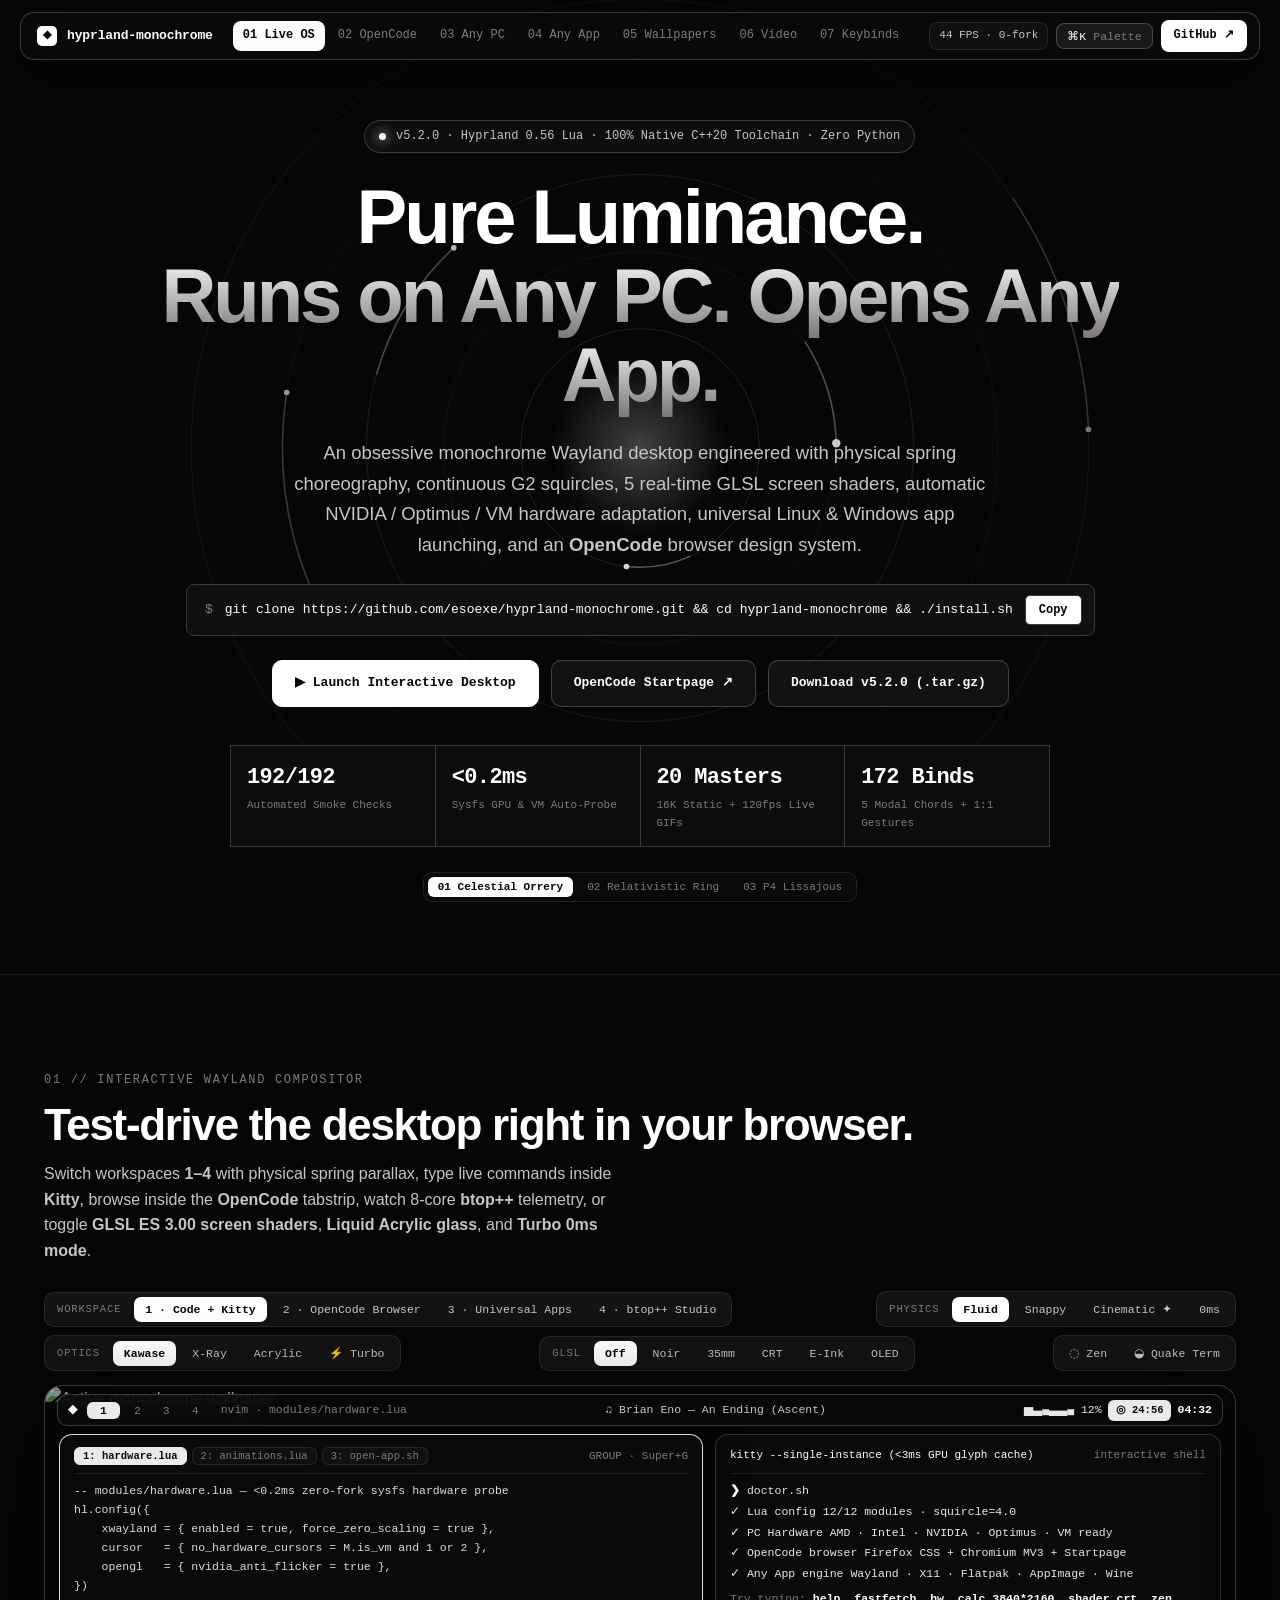
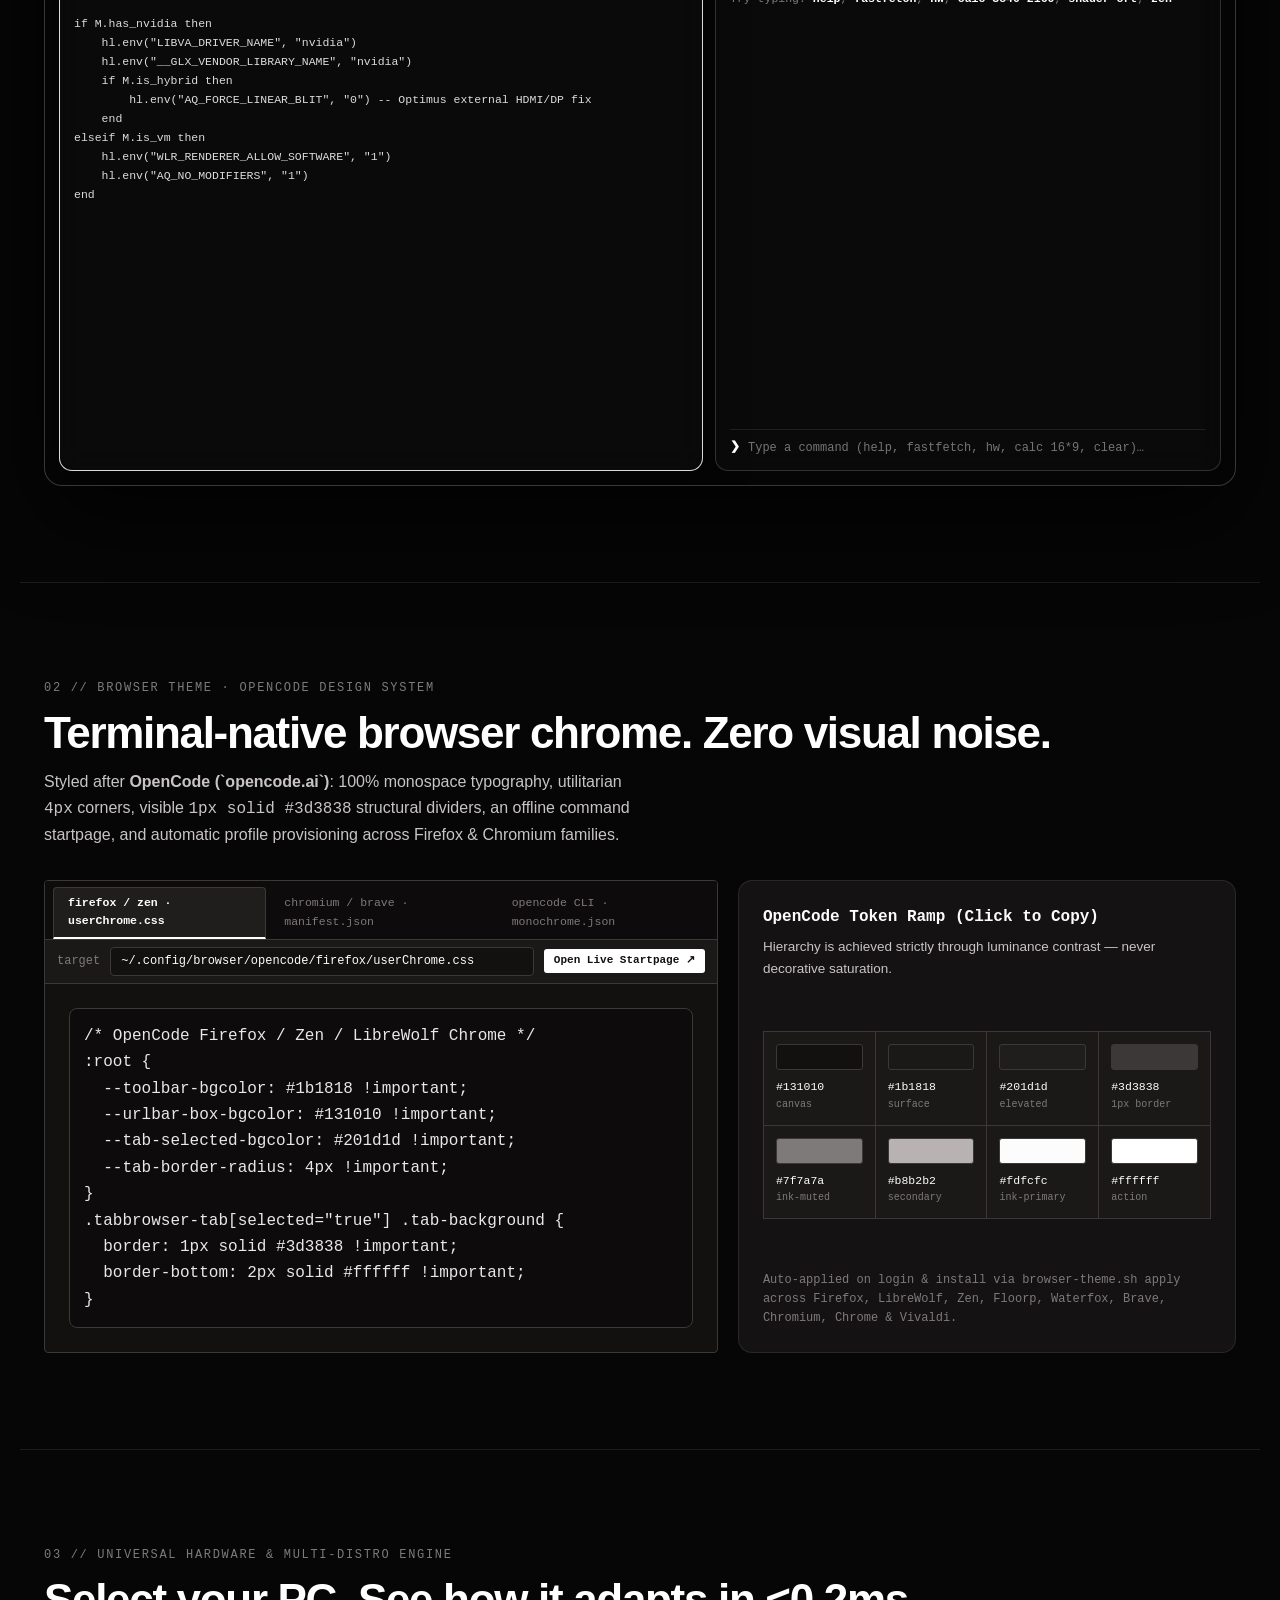
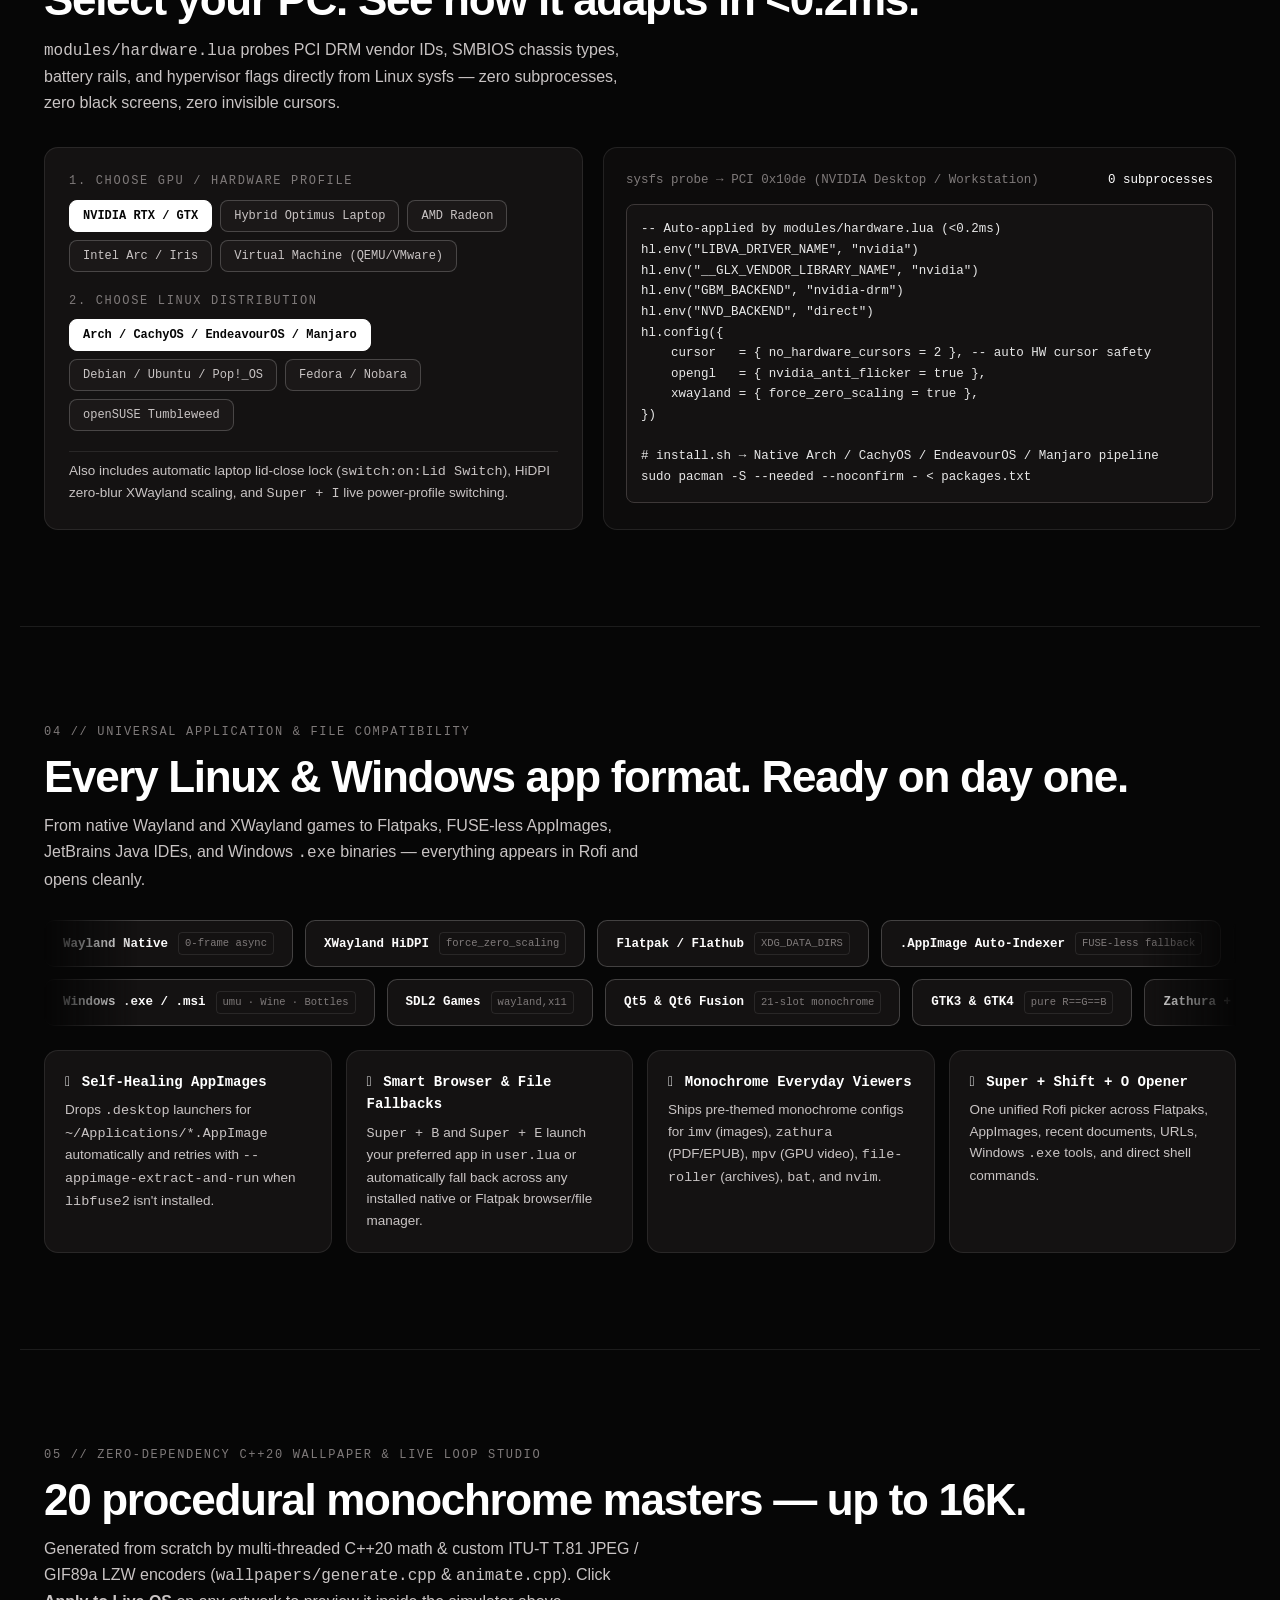
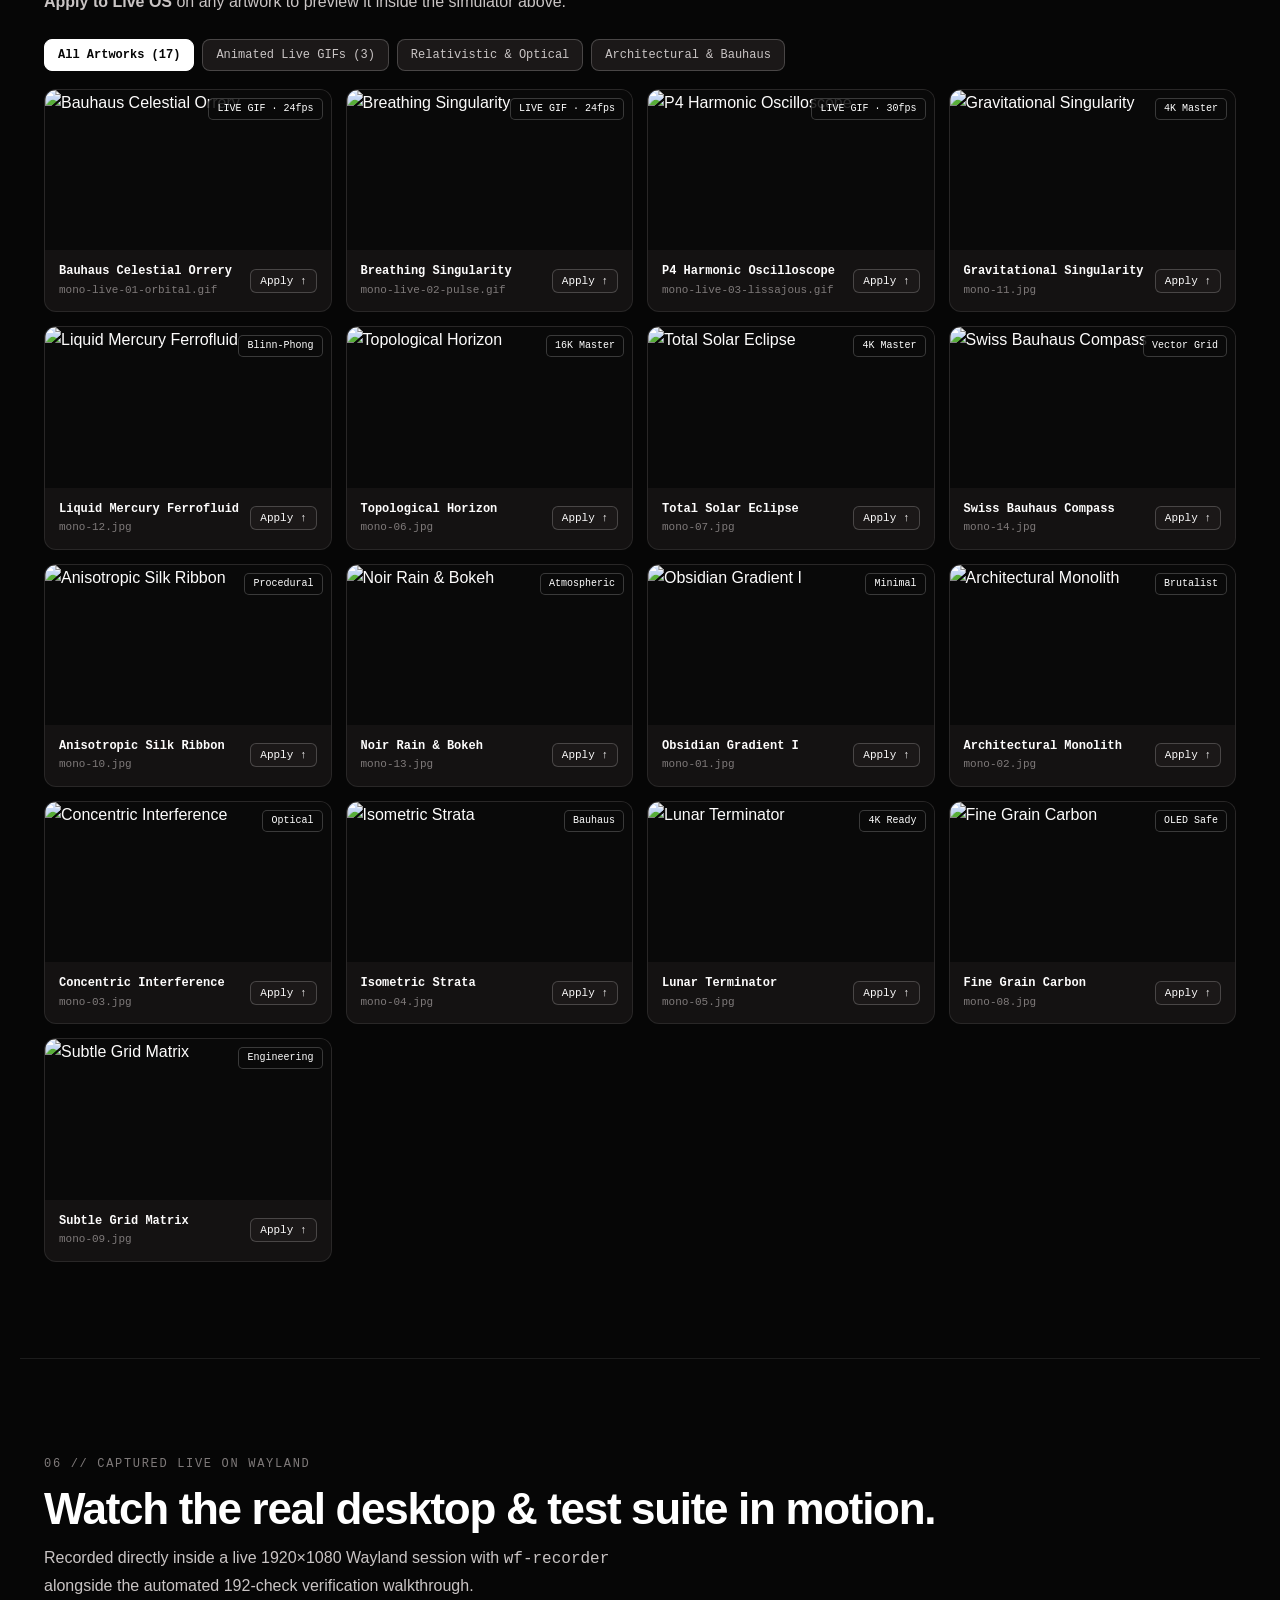
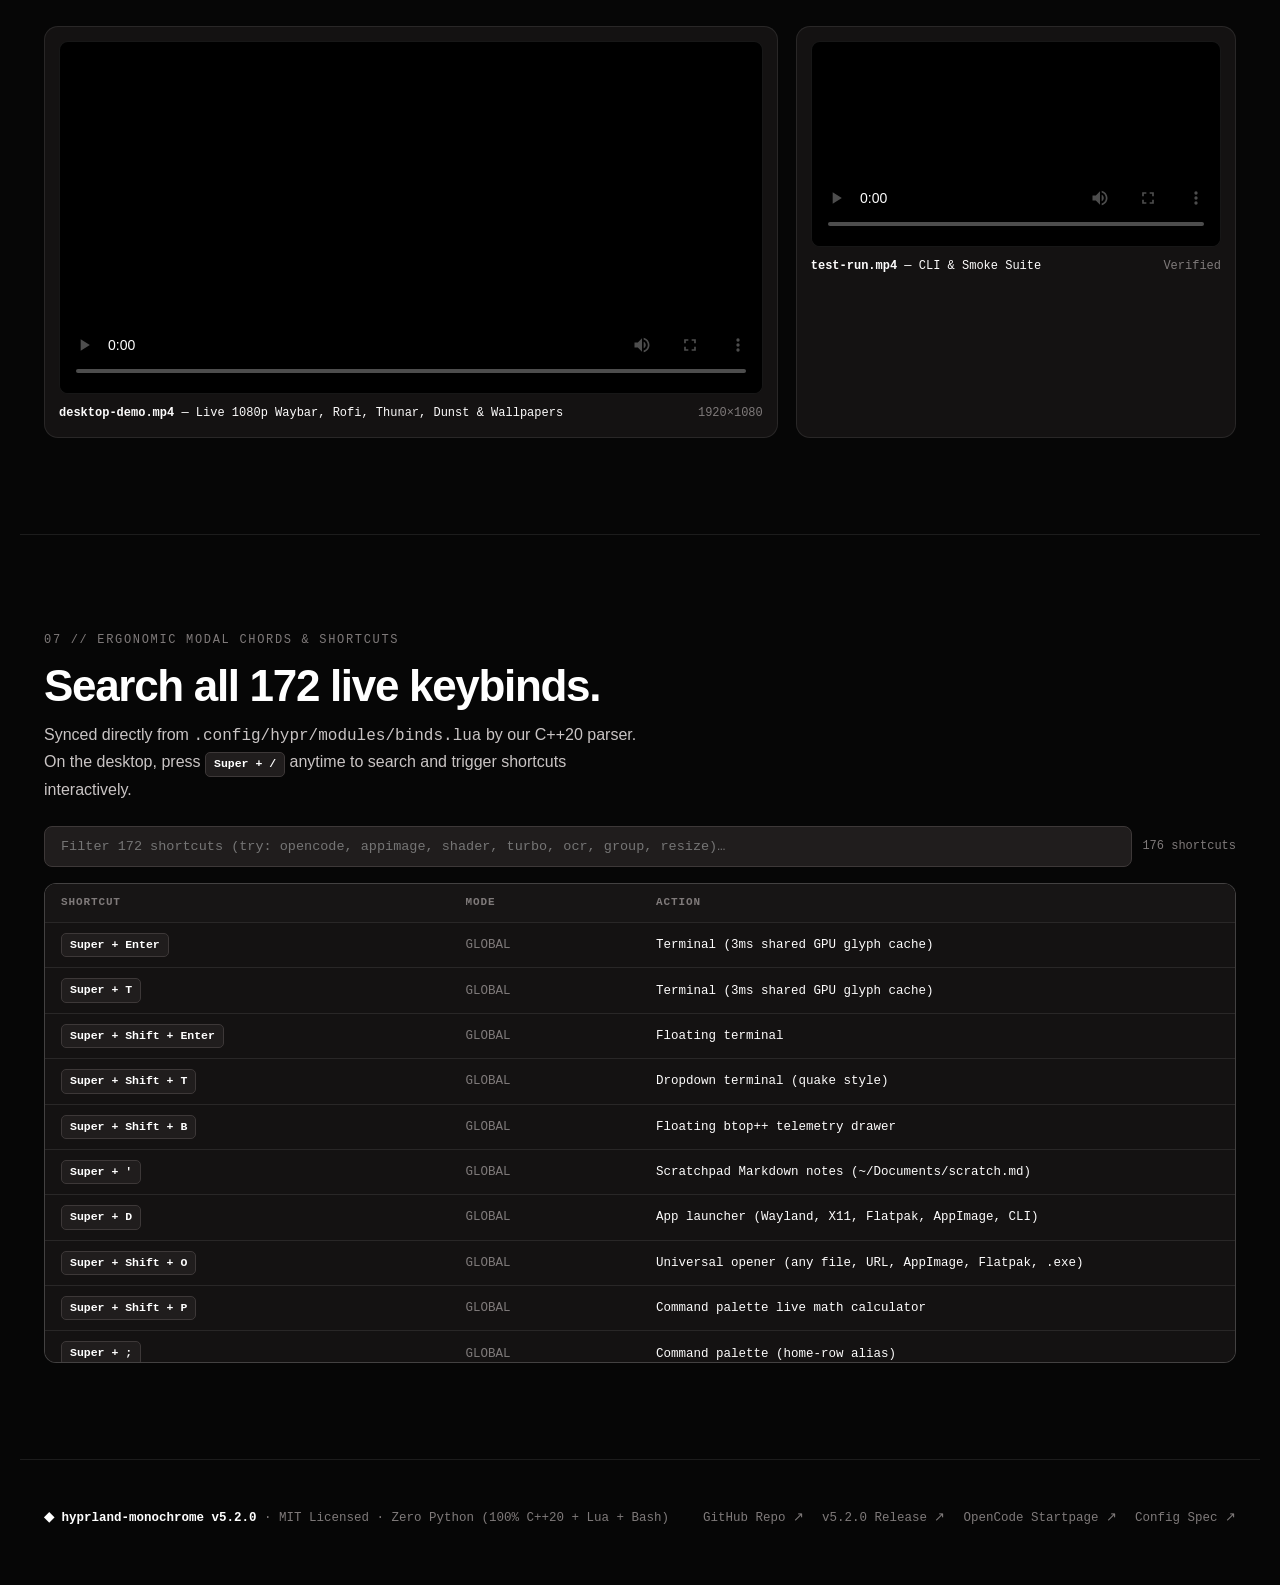
==== site/index.html @ e95ec1ec "feat(site): add live 60fps animated website, C++20 HTTP server & GitHub Pages workflow" ====
<!DOCTYPE html>
<html lang="en">
<head>
  <meta charset="utf-8">
  <meta name="viewport" content="width=device-width, initial-scale=1">
  <title>hyprland-monochrome — Universal Monochrome Hyprland Desktop</title>
  <meta name="description" content="A 100% C++20 + Lua + Bash monochrome Hyprland 0.56 desktop that runs on any PC, opens any app, and ships an OpenCode browser theme.">
  <link rel="icon" type="image/svg+xml" href="favicon.svg">
  <link rel="stylesheet" href="styles.css">
</head>
<body>

<div class="scroll-progress" id="scroll-progress"></div>

<!-- ═══════════════════════ STICKY WAYBAR NAVIGATION ═══════════════════════ -->
<div class="site-nav-wrap">
  <header class="site-nav">
    <a href="#top" class="nav-brand">
      <span class="brand-diamond">◆</span>
      <span>hyprland-monochrome</span>
    </a>

    <nav class="nav-links" id="nav-links">
      <a class="nav-link active" href="#live-os">01 Live OS</a>
      <a class="nav-link" href="#opencode">02 OpenCode</a>
      <a class="nav-link" href="#any-pc">03 Any PC</a>
      <a class="nav-link" href="#any-app">04 Any App</a>
      <a class="nav-link" href="#studio">05 Wallpapers</a>
      <a class="nav-link" href="#session-video">06 Video</a>
      <a class="nav-link" href="#keybinds">07 Keybinds</a>
    </nav>

    <div class="nav-actions">
      <span class="fps-pill" id="fps-badge">60 FPS · 0-fork</span>
      <button type="button" class="cmdk-btn" id="open-cmdk" title="Open Command Palette (Ctrl+K / ⌘K)">
        <span>⌘K</span>
        <span style="color:var(--ink-muted)">Palette</span>
      </button>
      <a class="nav-cta" href="https://github.com/esoexe/hyprland-monochrome" target="_blank" rel="noopener">GitHub ↗</a>
    </div>
  </header>
</div>

<!-- ═════════════════════════════ HERO STAGE ═══════════════════════════════ -->
<section class="hero" id="top">
  <canvas id="hero-canvas"></canvas>
  <div class="hero-vignette"></div>

  <div class="hero-inner">
    <div class="hero-eyebrow">
      <span class="pulse-dot"></span>
      <span>v5.2.0 · Hyprland 0.56 Lua · 100% Native C++20 Toolchain · Zero Python</span>
    </div>

    <h1 class="hero-title">
      Pure Luminance.<br>
      <span class="silver">Runs on Any PC. Opens Any App.</span>
    </h1>

    <p class="hero-sub">
      An obsessive monochrome Wayland desktop engineered with physical spring choreography,
      continuous G2 squircles, 5 real-time GLSL screen shaders, automatic NVIDIA / Optimus / VM
      hardware adaptation, universal Linux &amp; Windows app launching, and an
      <b>OpenCode</b> browser design system.
    </p>

    <div class="install-box" id="hero-install-box">
      <span class="install-prompt">$</span>
      <code class="install-cmd" id="install-cmd-text">git clone https://github.com/esoexe/hyprland-monochrome.git &amp;&amp; cd hyprland-monochrome &amp;&amp; ./install.sh</code>
      <button type="button" class="copy-btn" id="copy-install-btn">Copy</button>
    </div>

    <div class="hero-ctas">
      <a href="#live-os" class="btn-primary">▶ Launch Interactive Desktop</a>
      <a href="startpage.html" target="_blank" rel="noopener" class="btn-ghost">OpenCode Startpage ↗</a>
      <a href="https://github.com/esoexe/hyprland-monochrome/releases/tag/v5.2.0" target="_blank" rel="noopener" class="btn-ghost">Download v5.2.0 (.tar.gz)</a>
    </div>

    <div class="hero-metrics">
      <div class="metric-cell">
        <div class="metric-val" data-count="192" data-suffix="/192">192/192</div>
        <div class="metric-lbl">Automated Smoke Checks</div>
      </div>
      <div class="metric-cell">
        <div class="metric-val">&lt;0.2ms</div>
        <div class="metric-lbl">Sysfs GPU &amp; VM Auto-Probe</div>
      </div>
      <div class="metric-cell">
        <div class="metric-val" data-count="20" data-suffix=" Masters">20 Masters</div>
        <div class="metric-lbl">16K Static + 120fps Live GIFs</div>
      </div>
      <div class="metric-cell">
        <div class="metric-val" data-count="172" data-suffix=" Binds">172 Binds</div>
        <div class="metric-lbl">5 Modal Chords + 1:1 Gestures</div>
      </div>
    </div>

    <div class="canvas-switcher" aria-label="Hero background generative mode">
      <button type="button" class="c-mode active" data-hmode="orrery">01 Celestial Orrery</button>
      <button type="button" class="c-mode" data-hmode="singularity">02 Relativistic Ring</button>
      <button type="button" class="c-mode" data-hmode="lissajous">03 P4 Lissajous</button>
    </div>
  </div>
</section>

<!-- ═══════════════════ 01. INTERACTIVE LIVE DESKTOP OS ════════════════════ -->
<section class="section reveal" id="live-os">
  <div class="sec-kicker">01 // Interactive Wayland Compositor</div>
  <h2 class="sec-title">Test-drive the desktop right in your browser.</h2>
  <p class="sec-desc">
    Switch workspaces <b>1–4</b> with physical spring parallax, type live commands inside <b>Kitty</b>,
    browse inside the <b>OpenCode</b> tabstrip, watch 8-core <b>btop++</b> telemetry, or toggle
    <b>GLSL ES 3.00 screen shaders</b>, <b>Liquid Acrylic glass</b>, and <b>Turbo 0ms mode</b>.
  </p>

  <div class="sim-toolbar">
    <div class="sim-group">
      <span class="sim-group-lbl">Workspace</span>
      <button type="button" class="sbtn on" data-ws="0">1 · Code + Kitty</button>
      <button type="button" class="sbtn" data-ws="1">2 · OpenCode Browser</button>
      <button type="button" class="sbtn" data-ws="2">3 · Universal Apps</button>
      <button type="button" class="sbtn" data-ws="3">4 · btop++ Studio</button>
    </div>

    <div class="sim-group">
      <span class="sim-group-lbl">Physics</span>
      <button type="button" class="sbtn on" data-mot="fluid">Fluid</button>
      <button type="button" class="sbtn" data-mot="snappy">Snappy</button>
      <button type="button" class="sbtn" data-mot="cinematic">Cinematic ✦</button>
      <button type="button" class="sbtn" data-mot="minimal">0ms</button>
    </div>

    <div class="sim-group">
      <span class="sim-group-lbl">Optics</span>
      <button type="button" class="sbtn on" data-glass="kawase">Kawase</button>
      <button type="button" class="sbtn" data-glass="xray">X-Ray</button>
      <button type="button" class="sbtn" data-glass="acrylic">Acrylic</button>
      <button type="button" class="sbtn" id="btn-turbo">⚡ Turbo</button>
    </div>

    <div class="sim-group">
      <span class="sim-group-lbl">GLSL</span>
      <button type="button" class="sbtn on" data-shader="off">Off</button>
      <button type="button" class="sbtn" data-shader="noir">Noir</button>
      <button type="button" class="sbtn" data-shader="grain">35mm</button>
      <button type="button" class="sbtn" data-shader="crt">CRT</button>
      <button type="button" class="sbtn" data-shader="eink">E-Ink</button>
      <button type="button" class="sbtn" data-shader="oled">OLED</button>
    </div>

    <div class="sim-group">
      <button type="button" class="sbtn" id="btn-zen">◌ Zen</button>
      <button type="button" class="sbtn" id="btn-quake">◒ Quake Term</button>
    </div>
  </div>

  <div class="os-stage" id="os-stage">
    <img class="os-wallpaper" id="os-wallpaper" src="wallpapers/mono-11.jpg" alt="Active monochrome wallpaper">
    <canvas class="os-grain-canvas" id="os-grain" width="320" height="180"></canvas>
    <div class="os-crt-overlay"></div>

    <!-- Simulated Waybar -->
    <div class="os-waybar">
      <div class="wb-left">
        <span style="color:#fff;font-weight:800;margin-right:4px">◆</span>
        <button type="button" class="wb-ws active" data-ws="0">1</button>
        <button type="button" class="wb-ws" data-ws="1">2</button>
        <button type="button" class="wb-ws" data-ws="2">3</button>
        <button type="button" class="wb-ws" data-ws="3">4</button>
        <span style="color:var(--ink-muted);margin-left:8px" id="wb-title">nvim · modules/hardware.lua</span>
      </div>
      <div class="wb-center" style="color:var(--ink-2)">
        <span>♫ Brian Eno — An Ending (Ascent)</span>
      </div>
      <div class="wb-right">
        <span class="wb-pill" id="wb-turbo-pill" style="display:none">⚡ TURBO</span>
        <span id="wb-spark" style="color:#e6e6e6">▁▂▄▆▃▂ 11%</span>
        <span class="wb-pill" id="wb-pomo" title="Click to toggle Pomodoro timer">◎ 24:59</span>
        <span id="wb-clock" style="color:#fff;font-weight:700">21:42</span>
      </div>
    </div>

    <!-- Quake Dropdown Overlay -->
    <div class="os-quake" id="os-quake">
      <div class="win-bar">
        <span style="color:#fff;font-weight:700">◒ special:dropdown — kitty --class dropdown-term (Super + Shift + T)</span>
        <button type="button" class="wtab" id="close-quake">Esc · Hide</button>
      </div>
      <div style="color:#d6d6d6;line-height:1.7">
        <div><b style="color:#fff">❯</b> ~/.config/hypr/scripts/hardware.sh status</div>
        <div>Chassis       : laptop (Hybrid Optimus)</div>
        <div>GPU(s)        : Intel + NVIDIA  (AQ_FORCE_LINEAR_BLIT=0 · no_hardware_cursors=2)</div>
        <div>Power profile : balanced  (squircle=4.0 · direct_scanout=2 · vfr=true)</div>
        <div style="margin-top:8px;color:var(--ink-muted)">Tip: Use the interactive Kitty window on Workspace 1 to run commands live!</div>
      </div>
    </div>

    <!-- 4-Workspace Spring Parallax Track -->
    <div class="os-track" id="os-track">

      <!-- WS 1: Neovim Group Tabs + Interactive Live Kitty -->
      <div class="os-ws-pane ws-split-2">
        <div class="os-win focused">
          <div class="win-bar">
            <div class="win-tabs" id="nvim-tabs">
              <button type="button" class="wtab active" data-code="hardware">1: hardware.lua</button>
              <button type="button" class="wtab" data-code="animations">2: animations.lua</button>
              <button type="button" class="wtab" data-code="openapp">3: open-app.sh</button>
            </div>
            <span>GROUP · Super+G</span>
          </div>
          <pre class="code-view" id="nvim-code-view">-- modules/hardware.lua — &lt;0.2ms zero-fork sysfs hardware probe
hl.config({
    xwayland = { enabled = true, force_zero_scaling = true },
    cursor   = { no_hardware_cursors = M.is_vm and 1 or 2 },
    opengl   = { nvidia_anti_flicker = true },
})

if M.has_nvidia then
    hl.env("LIBVA_DRIVER_NAME", "nvidia")
    hl.env("__GLX_VENDOR_LIBRARY_NAME", "nvidia")
    if M.is_hybrid then
        hl.env("AQ_FORCE_LINEAR_BLIT", "0") -- Optimus external HDMI/DP fix
    end
elseif M.is_vm then
    hl.env("WLR_RENDERER_ALLOW_SOFTWARE", "1")
    hl.env("AQ_NO_MODIFIERS", "1")
end</pre>
        </div>

        <div class="os-win">
          <div class="win-bar">
            <span style="color:#fff">kitty --single-instance (&lt;3ms GPU glyph cache)</span>
            <span>interactive shell</span>
          </div>
          <div class="kitty-out" id="kitty-out">
            <div><b style="color:#fff">❯</b> doctor.sh</div>
            <div style="color:#e8e8e8">✓ Lua config       12/12 modules · squircle=4.0</div>
            <div style="color:#e8e8e8">✓ PC Hardware      AMD · Intel · NVIDIA · Optimus · VM ready</div>
            <div style="color:#e8e8e8">✓ OpenCode browser Firefox CSS + Chromium MV3 + Startpage</div>
            <div style="color:#e8e8e8">✓ Any App engine   Wayland · X11 · Flatpak · AppImage · Wine</div>
            <div style="color:var(--ink-muted);margin-top:4px">Try typing: <b style="color:#fff">help</b>, <b style="color:#fff">fastfetch</b>, <b style="color:#fff">hw</b>, <b style="color:#fff">calc 3840*2160</b>, <b style="color:#fff">shader crt</b>, <b style="color:#fff">zen</b></div>
          </div>
          <form class="kitty-form" id="kitty-form" autocomplete="off">
            <span style="color:#fff;font-weight:700">❯</span>
            <input type="text" class="kitty-input" id="kitty-input" placeholder="Type a command (help, fastfetch, hw, calc 16*9, clear)…">
          </form>
        </div>
      </div>

      <!-- WS 2: Live OpenCode Browser -->
      <div class="os-ws-pane" style="grid-template-columns:1fr">
        <div class="os-win focused" style="padding:0;background:#131010;border-color:#646262;border-radius:6px">
          <div class="oc-tabstrip">
            <span class="oc-tab active">opencode // newtab</span>
            <span class="oc-tab">github.com/esoexe/hyprland-monochrome</span>
            <span class="oc-tab">wiki.hypr.land</span>
            <span style="margin-left:auto;color:#7f7a7a;padding-right:8px">Super + Alt + B</span>
          </div>
          <div class="oc-urlbar">
            <span style="color:#7f7a7a">← → ↻</span>
            <span class="oc-url-pill">file://~/.config/browser/opencode/startpage.html</span>
            <span style="padding:2px 8px;background:#ffffff;color:#131010;border-radius:3px;font-weight:700;font-size:10.5px" id="sim-oc-mode">INSERT</span>
          </div>
          <div style="padding:20px 24px;display:flex;flex-direction:column;gap:16px;flex:1;justify-content:center;max-width:860px;width:100%;margin:0 auto">
            <div style="display:flex;justify-content:space-between;align-items:baseline">
              <div style="font-size:30px;font-weight:800;color:#fdfcfc"><span id="sim-oc-clock">21:42:09</span><span style="display:inline-block;width:11px;height:24px;background:#fff;margin-left:6px;vertical-align:-3px"></span></div>
              <span style="color:#7f7a7a;font-size:11.5px">opencode-dark · 1px grid · 4px radius</span>
            </div>
            <form id="sim-oc-form" style="display:flex;gap:10px;padding:11px 14px;background:#201d1d;border:1px solid #fdfcfc;border-radius:4px">
              <b style="color:#fff">&gt;</b>
              <input id="sim-oc-input" type="text" style="flex:1;background:transparent;border:0;outline:none;color:#fdfcfc;font-family:var(--mono);font-size:13px" placeholder="Try '= 15360 * 8640' or '/gh hyprland' and press Enter…">
              <span id="sim-oc-out" style="color:#ffffff;font-weight:700;font-size:12px">READY</span>
            </form>
            <div style="display:grid;grid-template-columns:repeat(4,1fr);border-top:1px solid #3d3838;border-left:1px solid #3d3838">
              <div style="padding:12px;background:#1b1818;border-right:1px solid #3d3838;border-bottom:1px solid #3d3838"><b style="color:#fdfcfc">[1] GitHub</b><div style="color:#7f7a7a;font-size:11px">esoexe/hyprland-monochrome</div></div>
              <div style="padding:12px;background:#1b1818;border-right:1px solid #3d3838;border-bottom:1px solid #3d3838"><b style="color:#fdfcfc">[2] OpenCode</b><div style="color:#7f7a7a;font-size:11px">opencode.ai/docs</div></div>
              <div style="padding:12px;background:#1b1818;border-right:1px solid #3d3838;border-bottom:1px solid #3d3838"><b style="color:#fdfcfc">[3] ArchWiki</b><div style="color:#7f7a7a;font-size:11px">wiki.archlinux.org</div></div>
              <div style="padding:12px;background:#1b1818;border-right:1px solid #3d3838;border-bottom:1px solid #3d3838"><b style="color:#fdfcfc">[4] Localhost</b><div style="color:#7f7a7a;font-size:11px">127.0.0.1:3000</div></div>
            </div>
          </div>
        </div>
      </div>

      <!-- WS 3: Open Any App & Monochrome Viewers -->
      <div class="os-ws-pane ws-split-2">
        <div class="os-win focused">
          <div class="win-bar">
            <span style="color:#fff">open-app.sh picker (Super + Shift + O)</span>
            <span>Wayland · X11 · Flatpak · AppImage · Wine</span>
          </div>
          <div style="display:flex;flex-direction:column;gap:7px;font-size:11.5px">
            <div style="padding:7px 10px;background:#eaeaea;color:#080808;border-radius:6px;font-weight:700">󰀻  AppImage · Obsidian-1.7.7.AppImage  (--appimage-extract-and-run auto-ready)</div>
            <div style="padding:7px 10px;background:rgba(255,255,255,0.05);border-radius:6px">󰏖  Flatpak  · com.spotify.Client  (XDG_DATA_DIRS auto-discovered)</div>
            <div style="padding:7px 10px;background:rgba(255,255,255,0.05);border-radius:6px">☕  Java IDE · IntelliJ IDEA Ultimate  (_JAVA_AWT_WM_NONEREPARENTING=1)</div>
            <div style="padding:7px 10px;background:rgba(255,255,255,0.05);border-radius:6px">󰍲  Windows  · FLStudio64.exe  (umu-run / Wine / Bottles routed)</div>
            <div style="padding:7px 10px;background:rgba(255,255,255,0.05);border-radius:6px">󰈦  PDF Doc  · ~/Documents/architecture.pdf  → zathura (monochrome recolor)</div>
            <div style="padding:7px 10px;background:rgba(255,255,255,0.05);border-radius:6px">󰕧  Media    · ~/Videos/demo-1080p.mp4  → mpv (gpu-next · hwdec=auto-safe)</div>
          </div>
        </div>
        <div class="os-win">
          <div class="win-bar">
            <span style="color:#fff">zathura · monochrome PDF reader (Ctrl+R)</span>
            <span>#0e0e0e / #f2eded</span>
          </div>
          <div style="padding:14px;background:#0e0e0e;border:1px solid #2c2c2c;border-radius:7px;flex:1;display:flex;flex-direction:column;justify-content:space-between">
            <div>
              <div style="font-size:14px;font-weight:700;color:#f2eded;margin-bottom:8px">§ 4.2 Continuous G2 Squircle Optics</div>
              <p style="color:#b8b2b2;font-size:11.5px;line-height:1.65">
                Every window, menu, and notification layer shares a unified greyscale ramp
                across GTK3/4, Qt5/6, Kitty, Neovim, Zathura, imv, mpv, and Rofi — eliminating
                chromatic eye strain during extended engineering sessions.
              </p>
            </div>
            <div style="display:flex;justify-content:space-between;color:#7f7a7a;font-size:10.5px;border-top:1px solid #262626;padding-top:8px">
              <span>architecture.pdf</span>
              <span>[14 / 42] · 100%</span>
            </div>
          </div>
        </div>
      </div>

      <!-- WS 4: Live Animated btop++ Studio -->
      <div class="os-ws-pane" style="grid-template-columns:1fr">
        <div class="os-win focused">
          <div class="win-bar">
            <span style="color:#fff">▣ btop++ — mono.theme · Live 8-Core Telemetry</span>
            <span>Super + Shift + B</span>
          </div>
          <div id="btop-cores" style="display:grid;grid-template-columns:repeat(2,1fr);gap:8px 20px;margin-bottom:14px"></div>
          <div style="border-top:1px solid var(--line);padding-top:10px;color:#bdbdbd;font-size:11.5px;line-height:1.7">
            <div style="color:var(--ink-muted)">PID     USER     PROGRAM                          THREADS    CPU%     MEM</div>
            <div style="color:#fff">1042    esoexe   Hyprland (Lua 0.56 · squircle)        14     1.8%    148M</div>
            <div>1190    esoexe   kitty --single-instance                6     0.4%     62M</div>
            <div>1244    esoexe   waybar (0-fork sysgraph.sh)            4     0.1%     38M</div>
            <div>1310    esoexe   awww-daemon (120fps bezier)            4     0.2%     44M</div>
          </div>
        </div>
      </div>

    </div>
  </div>
</section>

<!-- ═══════════════════ 02. OPENCODE BROWSER DESIGN SYSTEM ═════════════════ -->
<section class="section reveal" id="opencode">
  <div class="sec-kicker">02 // Browser Theme · OpenCode Design System</div>
  <h2 class="sec-title">Terminal-native browser chrome. Zero visual noise.</h2>
  <p class="sec-desc">
    Styled after <b>OpenCode (`opencode.ai`)</b>: 100% monospace typography, utilitarian
    <code>4px</code> corners, visible <code>1px solid #3d3838</code> structural dividers, an offline
    command startpage, and automatic profile provisioning across Firefox &amp; Chromium families.
  </p>

  <div class="oc-showcase">
    <div class="oc-browser-frame">
      <div class="oc-tabstrip" id="oc-target-tabs">
        <span class="oc-tab active" data-octab="firefox">firefox / zen · userChrome.css</span>
        <span class="oc-tab" data-octab="chromium">chromium / brave · manifest.json</span>
        <span class="oc-tab" data-octab="tui">opencode CLI · monochrome.json</span>
      </div>
      <div class="oc-urlbar">
        <span style="color:#7f7a7a">target</span>
        <span class="oc-url-pill" id="oc-file-label">~/.config/browser/opencode/firefox/userChrome.css</span>
        <a href="startpage.html" target="_blank" rel="noopener" style="padding:3px 10px;background:#fff;color:#131010;border-radius:3px;font-weight:700;font-size:11px">Open Live Startpage ↗</a>
      </div>
      <div class="oc-body">
        <pre class="pc-code" id="oc-code-box" style="margin:0;background:#0d0b0b;border-color:#3d3838">/* OpenCode Firefox / Zen / LibreWolf Chrome */
:root {
  --toolbar-bgcolor: #1b1818 !important;
  --urlbar-box-bgcolor: #131010 !important;
  --tab-selected-bgcolor: #201d1d !important;
  --tab-border-radius: 4px !important;
}
.tabbrowser-tab[selected="true"] .tab-background {
  border: 1px solid #3d3838 !important;
  border-bottom: 2px solid #ffffff !important;
}</pre>
      </div>
    </div>

    <div class="spot-card" style="padding:24px;display:flex;flex-direction:column;justify-content:space-between;gap:18px">
      <div>
        <h3 style="font-family:var(--mono);font-size:16px;margin-bottom:6px">OpenCode Token Ramp (Click to Copy)</h3>
        <p style="font-size:13.5px;color:var(--ink-2)">
          Hierarchy is achieved strictly through luminance contrast — never decorative saturation.
        </p>
      </div>

      <div class="oc-swatches">
        <div class="oc-swatch" data-hex="#131010"><div class="oc-chip" style="background:#131010"></div><div class="mono" style="font-size:11.5px;color:#fdfcfc">#131010</div><div class="mono" style="font-size:10px;color:#7f7a7a">canvas</div></div>
        <div class="oc-swatch" data-hex="#1b1818"><div class="oc-chip" style="background:#1b1818"></div><div class="mono" style="font-size:11.5px;color:#fdfcfc">#1b1818</div><div class="mono" style="font-size:10px;color:#7f7a7a">surface</div></div>
        <div class="oc-swatch" data-hex="#201d1d"><div class="oc-chip" style="background:#201d1d"></div><div class="mono" style="font-size:11.5px;color:#fdfcfc">#201d1d</div><div class="mono" style="font-size:10px;color:#7f7a7a">elevated</div></div>
        <div class="oc-swatch" data-hex="#3d3838"><div class="oc-chip" style="background:#3d3838"></div><div class="mono" style="font-size:11.5px;color:#fdfcfc">#3d3838</div><div class="mono" style="font-size:10px;color:#7f7a7a">1px border</div></div>
        <div class="oc-swatch" data-hex="#7f7a7a"><div class="oc-chip" style="background:#7f7a7a"></div><div class="mono" style="font-size:11.5px;color:#fdfcfc">#7f7a7a</div><div class="mono" style="font-size:10px;color:#7f7a7a">ink-muted</div></div>
        <div class="oc-swatch" data-hex="#b8b2b2"><div class="oc-chip" style="background:#b8b2b2"></div><div class="mono" style="font-size:11.5px;color:#fdfcfc">#b8b2b2</div><div class="mono" style="font-size:10px;color:#7f7a7a">secondary</div></div>
        <div class="oc-swatch" data-hex="#fdfcfc"><div class="oc-chip" style="background:#fdfcfc"></div><div class="mono" style="font-size:11.5px;color:#fdfcfc">#fdfcfc</div><div class="mono" style="font-size:10px;color:#7f7a7a">ink-primary</div></div>
        <div class="oc-swatch" data-hex="#ffffff"><div class="oc-chip" style="background:#ffffff"></div><div class="mono" style="font-size:11.5px;color:#fdfcfc">#ffffff</div><div class="mono" style="font-size:10px;color:#7f7a7a">action</div></div>
      </div>

      <div class="mono" style="font-size:12px;color:var(--ink-muted)">
        Auto-applied on login &amp; install via <code>browser-theme.sh apply</code> across Firefox, LibreWolf, Zen, Floorp, Waterfox, Brave, Chromium, Chrome &amp; Vivaldi.
      </div>
    </div>
  </div>
</section>

<!-- ═══════════════════ 03. WORKS ON ANY PC CONFIGURATOR ═══════════════════ -->
<section class="section reveal" id="any-pc">
  <div class="sec-kicker">03 // Universal Hardware &amp; Multi-Distro Engine</div>
  <h2 class="sec-title">Select your PC. See how it adapts in &lt;0.2ms.</h2>
  <p class="sec-desc">
    <code>modules/hardware.lua</code> probes PCI DRM vendor IDs, SMBIOS chassis types, battery rails,
    and hypervisor flags directly from Linux sysfs — zero subprocesses, zero black screens, zero invisible cursors.
  </p>

  <div class="pc-lab">
    <div class="spot-card pc-selectors">
      <div>
        <div class="sec-kicker" style="margin-bottom:8px">1. Choose GPU / Hardware Profile</div>
        <div class="chip-grid" id="gpu-chips">
          <button type="button" class="hw-chip active" data-gpu="nvidia">NVIDIA RTX / GTX</button>
          <button type="button" class="hw-chip" data-gpu="optimus">Hybrid Optimus Laptop</button>
          <button type="button" class="hw-chip" data-gpu="amd">AMD Radeon</button>
          <button type="button" class="hw-chip" data-gpu="intel">Intel Arc / Iris</button>
          <button type="button" class="hw-chip" data-gpu="vm">Virtual Machine (QEMU/VMware)</button>
        </div>
      </div>

      <div>
        <div class="sec-kicker" style="margin-bottom:8px">2. Choose Linux Distribution</div>
        <div class="chip-grid" id="distro-chips">
          <button type="button" class="hw-chip active" data-distro="arch">Arch / CachyOS / EndeavourOS / Manjaro</button>
          <button type="button" class="hw-chip" data-distro="apt">Debian / Ubuntu / Pop!_OS</button>
          <button type="button" class="hw-chip" data-distro="dnf">Fedora / Nobara</button>
          <button type="button" class="hw-chip" data-distro="zypper">openSUSE Tumbleweed</button>
        </div>
      </div>

      <div style="padding-top:8px;border-top:1px solid var(--line);font-size:13.5px;color:var(--ink-2)">
        Also includes automatic laptop lid-close lock (<code>switch:on:Lid Switch</code>),
        HiDPI zero-blur XWayland scaling, and <code>Super + I</code> live power-profile switching.
      </div>
    </div>

    <div class="spot-card pc-output">
      <div style="display:flex;justify-content:space-between;color:var(--ink-muted)">
        <span id="pc-probe-title">sysfs probe → vendor 0x10de (NVIDIA)</span>
        <span style="color:#fff">0 subprocesses</span>
      </div>
      <pre class="pc-code" id="pc-probe-code"></pre>
    </div>
  </div>
</section>

<!-- ═══════════════════ 04. OPENS ANY APP MARQUEE & CARDS ══════════════════ -->
<section class="section reveal" id="any-app">
  <div class="sec-kicker">04 // Universal Application &amp; File Compatibility</div>
  <h2 class="sec-title">Every Linux &amp; Windows app format. Ready on day one.</h2>
  <p class="sec-desc">
    From native Wayland and XWayland games to Flatpaks, FUSE-less AppImages, JetBrains Java IDEs,
    and Windows <code>.exe</code> binaries — everything appears in Rofi and opens cleanly.
  </p>

  <div class="marquee-wrap">
    <div class="marquee-row">
      <div class="app-pill"><b>Wayland Native</b><span class="tag">0-frame async</span></div>
      <div class="app-pill"><b>XWayland HiDPI</b><span class="tag">force_zero_scaling</span></div>
      <div class="app-pill"><b>Flatpak / Flathub</b><span class="tag">XDG_DATA_DIRS</span></div>
      <div class="app-pill"><b>.AppImage Auto-Indexer</b><span class="tag">FUSE-less fallback</span></div>
      <div class="app-pill"><b>Electron Ozone</b><span class="tag">VS Code · Discord · Obsidian</span></div>
      <div class="app-pill"><b>Java / JetBrains Fix</b><span class="tag">NONEREPARENTING=1</span></div>
      <div class="app-pill"><b>Wayland Native</b><span class="tag">0-frame async</span></div>
      <div class="app-pill"><b>XWayland HiDPI</b><span class="tag">force_zero_scaling</span></div>
      <div class="app-pill"><b>Flatpak / Flathub</b><span class="tag">XDG_DATA_DIRS</span></div>
      <div class="app-pill"><b>.AppImage Auto-Indexer</b><span class="tag">FUSE-less fallback</span></div>
      <div class="app-pill"><b>Electron Ozone</b><span class="tag">VS Code · Discord · Obsidian</span></div>
      <div class="app-pill"><b>Java / JetBrains Fix</b><span class="tag">NONEREPARENTING=1</span></div>
    </div>

    <div class="marquee-row reverse">
      <div class="app-pill"><b>Windows .exe / .msi</b><span class="tag">umu · Wine · Bottles</span></div>
      <div class="app-pill"><b>SDL2 Games</b><span class="tag">wayland,x11</span></div>
      <div class="app-pill"><b>Qt5 &amp; Qt6 Fusion</b><span class="tag">21-slot monochrome</span></div>
      <div class="app-pill"><b>GTK3 &amp; GTK4</b><span class="tag">pure R==G==B</span></div>
      <div class="app-pill"><b>Zathura + imv + mpv</b><span class="tag">PDF · Images · GPU Video</span></div>
      <div class="app-pill"><b>XDG Portals</b><span class="tag">ScreenCast + FileChooser</span></div>
      <div class="app-pill"><b>Windows .exe / .msi</b><span class="tag">umu · Wine · Bottles</span></div>
      <div class="app-pill"><b>SDL2 Games</b><span class="tag">wayland,x11</span></div>
      <div class="app-pill"><b>Qt5 &amp; Qt6 Fusion</b><span class="tag">21-slot monochrome</span></div>
      <div class="app-pill"><b>GTK3 &amp; GTK4</b><span class="tag">pure R==G==B</span></div>
      <div class="app-pill"><b>Zathura + imv + mpv</b><span class="tag">PDF · Images · GPU Video</span></div>
      <div class="app-pill"><b>XDG Portals</b><span class="tag">ScreenCast + FileChooser</span></div>
    </div>
  </div>

  <div class="app-cards">
    <div class="spot-card app-card">
      <h4>󰀻 Self-Healing AppImages</h4>
      <p>Drops <code>.desktop</code> launchers for <code>~/Applications/*.AppImage</code> automatically and retries with <code>--appimage-extract-and-run</code> when <code>libfuse2</code> isn't installed.</p>
    </div>
    <div class="spot-card app-card">
      <h4>󰖟 Smart Browser &amp; File Fallbacks</h4>
      <p><code>Super + B</code> and <code>Super + E</code> launch your preferred app in <code>user.lua</code> or automatically fall back across any installed native or Flatpak browser/file manager.</p>
    </div>
    <div class="spot-card app-card">
      <h4>󰈔 Monochrome Everyday Viewers</h4>
      <p>Ships pre-themed monochrome configs for <code>imv</code> (images), <code>zathura</code> (PDF/EPUB), <code>mpv</code> (GPU video), <code>file-roller</code> (archives), <code>bat</code>, and <code>nvim</code>.</p>
    </div>
    <div class="spot-card app-card">
      <h4>󰘳 Super + Shift + O Opener</h4>
      <p>One unified Rofi picker across Flatpaks, AppImages, recent documents, URLs, Windows <code>.exe</code> tools, and direct shell commands.</p>
    </div>
  </div>
</section>

<!-- ═══════════════════ 05. 20-WALLPAPER C++20 STUDIO ══════════════════════ -->
<section class="section reveal" id="studio">
  <div class="sec-kicker">05 // Zero-Dependency C++20 Wallpaper &amp; Live Loop Studio</div>
  <h2 class="sec-title">20 procedural monochrome masters — up to 16K.</h2>
  <p class="sec-desc">
    Generated from scratch by multi-threaded C++20 math &amp; custom ITU-T T.81 JPEG / GIF89a LZW
    encoders (<code>wallpapers/generate.cpp</code> &amp; <code>animate.cpp</code>). Click
    <b>Apply to Live OS</b> on any artwork to preview it inside the simulator above.
  </p>

  <div class="wall-filters" id="wall-filters">
    <button type="button" class="hw-chip active" data-wfilter="all">All Artworks (17)</button>
    <button type="button" class="hw-chip" data-wfilter="live">Animated Live GIFs (3)</button>
    <button type="button" class="hw-chip" data-wfilter="physics">Relativistic &amp; Optical</button>
    <button type="button" class="hw-chip" data-wfilter="bauhaus">Architectural &amp; Bauhaus</button>
  </div>

  <div class="wall-grid" id="wall-grid"></div>
</section>

<!-- ═══════════════════ 06. REAL RECORDED WAYLAND VIDEO ════════════════════ -->
<section class="section reveal" id="session-video">
  <div class="sec-kicker">06 // Captured Live on Wayland</div>
  <h2 class="sec-title">Watch the real desktop &amp; test suite in motion.</h2>
  <p class="sec-desc">
    Recorded directly inside a live 1920×1080 Wayland session with <code>wf-recorder</code> alongside
    the automated 192-check verification walkthrough.
  </p>

  <div class="video-grid">
    <div class="spot-card video-card">
      <video controls preload="metadata" poster="wallpapers/mono-07.jpg">
        <source src="media/desktop-demo.mp4" type="video/mp4">
      </video>
      <div class="mono" style="margin-top:10px;font-size:12px;display:flex;justify-content:space-between">
        <span><b>desktop-demo.mp4</b> — Live 1080p Waybar, Rofi, Thunar, Dunst &amp; Wallpapers</span>
        <span style="color:var(--ink-muted)">1920×1080</span>
      </div>
    </div>

    <div class="spot-card video-card">
      <video controls preload="metadata" poster="wallpapers/mono-14.jpg">
        <source src="media/test-run.mp4" type="video/mp4">
      </video>
      <div class="mono" style="margin-top:10px;font-size:12px;display:flex;justify-content:space-between">
        <span><b>test-run.mp4</b> — CLI &amp; Smoke Suite</span>
        <span style="color:var(--ink-muted)">Verified</span>
      </div>
    </div>
  </div>
</section>

<!-- ═══════════════════ 07. LIVE 172-KEYBIND EXPLORER ══════════════════════ -->
<section class="section reveal" id="keybinds">
  <div class="sec-kicker">07 // Ergonomic Modal Chords &amp; Shortcuts</div>
  <h2 class="sec-title">Search all 172 live keybinds.</h2>
  <p class="sec-desc">
    Synced directly from <code>.config/hypr/modules/binds.lua</code> by our C++20 parser. On the desktop,
    press <kbd class="keycap">Super + /</kbd> anytime to search and trigger shortcuts interactively.
  </p>

  <div class="kb-controls">
    <input type="search" id="kb-search" class="kb-search" placeholder="Filter 172 shortcuts (try: opencode, appimage, shader, turbo, ocr, group, resize)…">
    <span class="mono" id="kb-count" style="font-size:12px;color:var(--ink-muted)">172 shortcuts</span>
  </div>

  <div class="kb-table-wrap">
    <table class="kb-table">
      <thead>
        <tr>
          <th style="width:34%">Shortcut</th>
          <th style="width:16%">Mode</th>
          <th>Action</th>
        </tr>
      </thead>
      <tbody id="kb-tbody"></tbody>
    </table>
  </div>
</section>

<!-- ═════════════════════════════ FOOTER ═══════════════════════════════════ -->
<footer class="site-footer">
  <div>
    <b style="color:var(--pure)">◆ hyprland-monochrome v5.2.0</b> · MIT Licensed · Zero Python (100% C++20 + Lua + Bash)
  </div>
  <div style="display:flex;gap:18px">
    <a href="https://github.com/esoexe/hyprland-monochrome" target="_blank" rel="noopener">GitHub Repo ↗</a>
    <a href="https://github.com/esoexe/hyprland-monochrome/releases/tag/v5.2.0" target="_blank" rel="noopener">v5.2.0 Release ↗</a>
    <a href="startpage.html" target="_blank" rel="noopener">OpenCode Startpage ↗</a>
    <a href="preview.html" target="_blank" rel="noopener">Config Spec ↗</a>
  </div>
</footer>

<!-- ═══════════════════ GLOBAL ⌘K COMMAND PALETTE MODAL ════════════════════ -->
<div class="modal-backdrop" id="cmdk-modal">
  <div class="palette-dialog" role="dialog" aria-label="Command Palette">
    <div class="pal-head">
      <span style="color:#fff;font-weight:800">⌘</span>
      <input type="text" class="pal-input" id="pal-input" placeholder="Jump to section, switch shader/wallpaper, or type '= 3840*2160'…" autocomplete="off">
      <span class="keycap" style="font-size:10.5px">ESC</span>
    </div>
    <div class="pal-math-bar" id="pal-math-bar"></div>
    <ul class="pal-list" id="pal-list"></ul>
  </div>
</div>

<!-- ═══════════════════ WALLPAPER LIGHTBOX MODAL ═══════════════════════════ -->
<div class="modal-backdrop" id="lightbox-modal" style="align-items:center;padding:24px">
  <div style="display:flex;flex-direction:column;align-items:center;gap:12px">
    <img class="lightbox-img" id="lightbox-img" src="wallpapers/mono-11.jpg" alt="Full artwork preview">
    <div class="mono" style="font-size:12.5px;color:#fff;display:flex;gap:16px;align-items:center">
      <span id="lightbox-caption">mono-11.jpg</span>
      <button type="button" class="copy-btn" id="lightbox-apply">Apply to Live Desktop</button>
      <button type="button" class="hw-chip" id="lightbox-close">Close (Esc)</button>
    </div>
  </div>
</div>

<div class="toast" id="toast">Copied to clipboard</div>

<script src="app.js"></script>
</body>
</html>
---- site/styles.css ----
/* ═══════════════════════════════════════════════════════════════════════════
   hyprland-monochrome — Live Animated Website Design System
   Aesthetic: Monochrome Luminance + OpenCode Terminal-Grid Brutalism
   Motion:    Damped spring cubic-bezier(0.16, 1, 0.3, 1) · 60 FPS GPU layers
   ═══════════════════════════════════════════════════════════════════════════ */

:root {
  --void: #060606;
  --canvas: #0b0a0a;
  --oc-canvas: #131010;
  --surface: #141212;
  --surface-2: #1b1818;
  --surface-3: #221f1f;
  --oc-elevated: #201d1d;
  --line: rgba(255, 255, 255, 0.09);
  --line-strong: rgba(255, 255, 255, 0.20);
  --oc-border: #3d3838;
  --ink: #fdfcfc;
  --ink-2: #c9c4c4;
  --ink-muted: #7f7a7a;
  --ink-faint: #4d4949;
  --pure: #ffffff;
  --spring: cubic-bezier(0.16, 1, 0.3, 1);
  --snappy: cubic-bezier(0.2, 0, 0, 1);
  --mono: "JetBrainsMono Nerd Font", "JetBrains Mono", "IBM Plex Mono", ui-monospace, SFMono-Regular, Menlo, Consolas, monospace;
  --sans: "Inter", -apple-system, BlinkMacSystemFont, "Segoe UI", Roboto, sans-serif;
}

*, *::before, *::after {
  box-sizing: border-box;
  margin: 0;
  padding: 0;
}

html {
  scroll-behavior: smooth;
  background: var(--void);
  color: var(--ink);
  color-scheme: dark;
}

body {
  font-family: var(--sans);
  background: var(--void);
  color: var(--ink);
  line-height: 1.6;
  overflow-x: hidden;
  -webkit-font-smoothing: antialiased;
}

code, pre, kbd, .mono {
  font-family: var(--mono);
}

a {
  color: inherit;
  text-decoration: none;
}

/* ── Top 1px Scroll Luminance Progress Bar ───────────────────────────────── */
.scroll-progress {
  position: fixed;
  top: 0;
  left: 0;
  height: 2px;
  width: 100%;
  background: linear-gradient(90deg, #6e6a6a, #ffffff);
  transform-origin: 0 50%;
  transform: scaleX(0);
  z-index: 120;
  pointer-events: none;
}

/* ── Sticky Waybar-Inspired Navigation Pill ──────────────────────────────── */
.site-nav-wrap {
  position: fixed;
  top: 12px;
  left: 0;
  right: 0;
  z-index: 100;
  padding: 0 20px;
  pointer-events: none;
}

.site-nav {
  max-width: 1240px;
  margin: 0 auto;
  height: 48px;
  padding: 0 12px 0 16px;
  display: flex;
  align-items: center;
  justify-content: space-between;
  gap: 12px;
  background: rgba(12, 11, 11, 0.78);
  backdrop-filter: blur(18px) saturate(1.1);
  -webkit-backdrop-filter: blur(18px) saturate(1.1);
  border: 1px solid var(--line-strong);
  border-radius: 14px;
  box-shadow: 0 16px 48px rgba(0, 0, 0, 0.55);
  pointer-events: auto;
}

.nav-brand {
  display: flex;
  align-items: center;
  gap: 10px;
  font-family: var(--mono);
  font-size: 13px;
  font-weight: 700;
  letter-spacing: -0.01em;
  white-space: nowrap;
}

.brand-diamond {
  display: inline-flex;
  width: 20px;
  height: 20px;
  align-items: center;
  justify-content: center;
  background: var(--pure);
  color: var(--void);
  border-radius: 5px;
  font-size: 11px;
  transition: transform 380ms var(--spring);
}

.nav-brand:hover .brand-diamond {
  transform: rotate(45deg) scale(1.08);
}

.nav-links {
  display: flex;
  align-items: center;
  gap: 3px;
  overflow-x: auto;
  scrollbar-width: none;
}
.nav-links::-webkit-scrollbar { display: none; }

.nav-link {
  font-family: var(--mono);
  font-size: 12px;
  color: var(--ink-muted);
  padding: 5px 10px;
  border-radius: 8px;
  white-space: nowrap;
  transition: color 200ms ease, background 200ms var(--spring);
}

.nav-link:hover {
  color: var(--pure);
  background: rgba(255, 255, 255, 0.06);
}

.nav-link.active {
  background: var(--ink);
  color: var(--void);
  font-weight: 700;
}

.nav-actions {
  display: flex;
  align-items: center;
  gap: 8px;
  white-space: nowrap;
}

.fps-pill {
  font-family: var(--mono);
  font-size: 11px;
  color: var(--ink-2);
  padding: 4px 9px;
  border-radius: 8px;
  border: 1px solid var(--line);
  background: rgba(255, 255, 255, 0.03);
}

.cmdk-btn {
  display: inline-flex;
  align-items: center;
  gap: 7px;
  padding: 5px 10px;
  border-radius: 8px;
  border: 1px solid var(--line-strong);
  background: var(--surface-2);
  color: var(--ink);
  font-family: var(--mono);
  font-size: 11.5px;
  cursor: pointer;
  transition: border-color 180ms ease, transform 180ms var(--spring);
}

.cmdk-btn:hover {
  border-color: var(--pure);
  transform: translateY(-1px);
}

.nav-cta {
  padding: 6px 13px;
  border-radius: 8px;
  background: var(--pure);
  color: var(--void);
  font-family: var(--mono);
  font-size: 12px;
  font-weight: 700;
  transition: transform 200ms var(--spring), opacity 180ms ease;
}

.nav-cta:hover {
  transform: translateY(-1px);
  opacity: 0.92;
}

@media (max-width: 920px) {
  .fps-pill { display: none; }
}
@media (max-width: 720px) {
  .nav-links { display: none; }
}

/* ── Hero Stage with Interactive 60 FPS Generative Canvas ────────────────── */
.hero {
  position: relative;
  min-height: 96vh;
  display: flex;
  align-items: center;
  justify-content: center;
  padding: 120px 24px 72px;
  overflow: hidden;
  border-bottom: 1px solid var(--line);
}

#hero-canvas {
  position: absolute;
  inset: 0;
  width: 100%;
  height: 100%;
  display: block;
  opacity: 0.84;
  pointer-events: none;
}

.hero-vignette {
  position: absolute;
  inset: 0;
  background:
    radial-gradient(circle at 50% 42%, transparent 18%, rgba(6, 6, 6, 0.72) 72%, #060606 100%),
    linear-gradient(180deg, rgba(6,6,6,0.35) 0%, transparent 25%, transparent 75%, #060606 100%);
  pointer-events: none;
}

.hero-inner {
  position: relative;
  z-index: 2;
  max-width: 980px;
  width: 100%;
  text-align: center;
  display: flex;
  flex-direction: column;
  align-items: center;
  gap: 24px;
}

.hero-eyebrow {
  display: inline-flex;
  align-items: center;
  gap: 10px;
  padding: 6px 14px;
  border-radius: 999px;
  border: 1px solid var(--line-strong);
  background: rgba(19, 16, 16, 0.78);
  backdrop-filter: blur(12px);
  font-family: var(--mono);
  font-size: 12px;
  color: var(--ink-2);
  animation: springUp 750ms var(--spring) both;
}

.pulse-dot {
  width: 7px;
  height: 7px;
  border-radius: 50%;
  background: var(--pure);
  box-shadow: 0 0 12px #ffffff;
  animation: pulseGlow 2.2s ease-in-out infinite;
}

@keyframes pulseGlow {
  0%, 100% { opacity: 1; transform: scale(1); }
  50% { opacity: 0.35; transform: scale(0.8); }
}

.hero-title {
  font-size: clamp(38px, 6.4vw, 76px);
  font-weight: 800;
  line-height: 1.04;
  letter-spacing: -0.04em;
  color: var(--pure);
  animation: springUp 850ms 80ms var(--spring) both;
}

.hero-title .silver {
  background: linear-gradient(180deg, #ffffff 0%, #7d7878 100%);
  -webkit-background-clip: text;
  background-clip: text;
  color: transparent;
}

.hero-sub {
  max-width: 68ch;
  font-size: clamp(15.5px, 1.8vw, 18.5px);
  color: var(--ink-2);
  line-height: 1.65;
  animation: springUp 900ms 150ms var(--spring) both;
}

@keyframes springUp {
  from { opacity: 0; transform: translate3d(0, 26px, 0) scale(0.98); }
  to   { opacity: 1; transform: translate3d(0, 0, 0) scale(1); }
}

/* Install Command Strip */
.install-box {
  display: flex;
  align-items: center;
  gap: 12px;
  max-width: 100%;
  padding: 10px 12px 10px 18px;
  background: rgba(20, 18, 18, 0.88);
  backdrop-filter: blur(14px);
  border: 1px solid var(--oc-border);
  border-radius: 8px;
  font-family: var(--mono);
  font-size: 13px;
  color: var(--ink);
  animation: springUp 950ms 220ms var(--spring) both;
  transition: border-color 200ms ease;
}

.install-box:hover {
  border-color: var(--pure);
}

.install-prompt {
  color: var(--ink-muted);
  user-select: none;
}

.install-cmd {
  overflow-x: auto;
  white-space: nowrap;
  scrollbar-width: none;
}
.install-cmd::-webkit-scrollbar { display: none; }

.copy-btn {
  padding: 7px 13px;
  border-radius: 5px;
  border: 1px solid var(--oc-border);
  background: var(--pure);
  color: var(--void);
  font-family: var(--mono);
  font-size: 12px;
  font-weight: 700;
  cursor: pointer;
  white-space: nowrap;
  transition: transform 160ms var(--spring), background 160ms ease;
}

.copy-btn:hover {
  transform: scale(1.03);
}

.hero-ctas {
  display: flex;
  flex-wrap: wrap;
  justify-content: center;
  gap: 12px;
  animation: springUp 1000ms 280ms var(--spring) both;
}

.btn-primary, .btn-ghost {
  display: inline-flex;
  align-items: center;
  gap: 9px;
  padding: 12px 22px;
  border-radius: 10px;
  font-family: var(--mono);
  font-size: 13px;
  font-weight: 700;
  cursor: pointer;
  transition: transform 220ms var(--spring), border-color 200ms ease, background 200ms ease;
}

.btn-primary {
  background: var(--pure);
  color: var(--void);
  border: 1px solid var(--pure);
}

.btn-primary:hover {
  transform: translateY(-2px);
  box-shadow: 0 10px 30px rgba(255, 255, 255, 0.16);
}

.btn-ghost {
  background: rgba(24, 21, 21, 0.78);
  color: var(--ink);
  border: 1px solid var(--line-strong);
  backdrop-filter: blur(10px);
}

.btn-ghost:hover {
  transform: translateY(-2px);
  border-color: var(--pure);
  background: rgba(38, 34, 34, 0.88);
}

/* Hero Metrics Strip */
.hero-metrics {
  margin-top: 14px;
  display: grid;
  grid-template-columns: repeat(4, minmax(130px, 1fr));
  border-top: 1px solid var(--oc-border);
  border-left: 1px solid var(--oc-border);
  width: 100%;
  max-width: 820px;
  background: rgba(16, 14, 14, 0.80);
  backdrop-filter: blur(12px);
  animation: springUp 1050ms 340ms var(--spring) both;
}

@media (max-width: 640px) {
  .hero-metrics { grid-template-columns: repeat(2, 1fr); }
}

.metric-cell {
  padding: 14px 16px;
  border-right: 1px solid var(--oc-border);
  border-bottom: 1px solid var(--oc-border);
  text-align: left;
}

.metric-val {
  font-family: var(--mono);
  font-size: 22px;
  font-weight: 800;
  color: var(--pure);
  letter-spacing: -0.03em;
}

.metric-lbl {
  font-family: var(--mono);
  font-size: 11px;
  color: var(--ink-muted);
  margin-top: 2px;
}

/* Hero Canvas Mode Switcher */
.canvas-switcher {
  display: inline-flex;
  gap: 4px;
  padding: 4px;
  border-radius: 9px;
  border: 1px solid var(--line);
  background: rgba(14, 12, 12, 0.75);
  backdrop-filter: blur(10px);
}

.c-mode {
  appearance: none;
  background: transparent;
  border: 0;
  color: var(--ink-muted);
  font-family: var(--mono);
  font-size: 11px;
  padding: 4px 10px;
  border-radius: 6px;
  cursor: pointer;
  transition: all 180ms var(--spring);
}

.c-mode.active {
  background: var(--ink);
  color: var(--void);
  font-weight: 700;
}

/* ── Shared Container & Scroll-Reveal Choreography ───────────────────────── */
.section {
  max-width: 1240px;
  margin: 0 auto;
  padding: 96px 24px;
  border-bottom: 1px solid var(--line);
}

.reveal {
  opacity: 0;
  transform: translate3d(0, 28px, 0);
  transition: opacity 720ms var(--spring), transform 720ms var(--spring);
}

.reveal.visible {
  opacity: 1;
  transform: translate3d(0, 0, 0);
}

.sec-kicker {
  font-family: var(--mono);
  font-size: 12px;
  text-transform: uppercase;
  letter-spacing: 0.14em;
  color: var(--ink-muted);
  margin-bottom: 10px;
}

.sec-title {
  font-size: clamp(28px, 3.8vw, 44px);
  font-weight: 800;
  letter-spacing: -0.03em;
  line-height: 1.12;
  color: var(--pure);
}

.sec-desc {
  max-width: 68ch;
  color: var(--ink-2);
  margin-top: 12px;
  font-size: 16px;
}

/* Spotlight Card Effect */
.spot-card {
  position: relative;
  background: var(--surface);
  border: 1px solid var(--line);
  border-radius: 14px;
  overflow: hidden;
  transition: border-color 240ms ease, transform 280ms var(--spring);
}

.spot-card::before {
  content: "";
  position: absolute;
  inset: 0;
  background: radial-gradient(480px circle at var(--mx, 50%) var(--my, 0%), rgba(255, 255, 255, 0.07), transparent 45%);
  opacity: 0;
  transition: opacity 280ms ease;
  pointer-events: none;
}

.spot-card:hover::before {
  opacity: 1;
}

.spot-card:hover {
  border-color: var(--line-strong);
}

/* ── 01. Interactive Live Hyprland 0.56 Desktop Simulator ────────────────── */
.sim-toolbar {
  display: flex;
  flex-wrap: wrap;
  gap: 8px;
  align-items: center;
  justify-content: space-between;
  margin: 28px 0 14px;
}

.sim-group {
  display: flex;
  flex-wrap: wrap;
  gap: 5px;
  align-items: center;
  padding: 4px;
  background: var(--surface);
  border: 1px solid var(--line);
  border-radius: 10px;
}

.sim-group-lbl {
  font-family: var(--mono);
  font-size: 10.5px;
  text-transform: uppercase;
  letter-spacing: 0.08em;
  color: var(--ink-muted);
  padding: 0 8px;
}

.sbtn {
  appearance: none;
  background: transparent;
  border: 1px solid transparent;
  color: var(--ink-2);
  font-family: var(--mono);
  font-size: 11.5px;
  padding: 5px 10px;
  border-radius: 7px;
  cursor: pointer;
  transition: all 180ms var(--spring);
}

.sbtn:hover {
  color: var(--pure);
  background: rgba(255, 255, 255, 0.06);
}

.sbtn.on {
  background: var(--pure);
  color: var(--void);
  font-weight: 700;
}

.os-stage {
  position: relative;
  width: 100%;
  aspect-ratio: 16 / 9.4;
  min-height: 520px;
  background: #050505;
  border: 1px solid var(--line-strong);
  border-radius: 18px;
  overflow: hidden;
  box-shadow: 0 32px 90px rgba(0, 0, 0, 0.75);
  --dur: 460ms;
  --ease: cubic-bezier(0.16, 1, 0.3, 1);
  --wgap: 12px;
  --wpad: 48px 14px 14px 14px;
  --wrad: 13px;
}

@media (max-width: 860px) {
  .os-stage { aspect-ratio: auto; height: 640px; }
}

.os-stage.mot-snappy { --dur: 150ms; --ease: cubic-bezier(0.2, 0, 0, 1); }
.os-stage.mot-cinematic { --dur: 720ms; --ease: cubic-bezier(0.12, 1.06, 0.28, 1); }
.os-stage.mot-minimal, .os-stage.turbo { --dur: 0ms; --ease: linear; }
.os-stage.turbo { --wgap: 0px; --wpad: 40px 0 0 0; --wrad: 0px; }
.os-stage.zen { --wpad: 22px 32px 22px 32px; --wgap: 20px; }

/* Shaders */
.os-stage.sh-noir { filter: grayscale(1) contrast(1.14); }
.os-stage.sh-grain { filter: grayscale(0.95) contrast(1.09) brightness(0.96); }
.os-stage.sh-crt { filter: grayscale(1) contrast(1.18) brightness(1.04); }
.os-stage.sh-eink { filter: grayscale(1) contrast(0.82) brightness(1.12) invert(0.04); }
.os-stage.sh-oled { filter: grayscale(1) contrast(1.28) brightness(0.90); }

.os-wallpaper {
  position: absolute;
  inset: 0;
  width: 100%;
  height: 100%;
  object-fit: cover;
  opacity: 0.62;
  transition: opacity 420ms var(--ease), transform 700ms var(--ease);
}

.os-crt-overlay {
  position: absolute;
  inset: 0;
  pointer-events: none;
  z-index: 25;
  opacity: 0;
  background: repeating-linear-gradient(
    0deg,
    rgba(0, 0, 0, 0.28) 0px,
    rgba(0, 0, 0, 0.28) 1px,
    transparent 1px,
    transparent 3px
  );
  transition: opacity 240ms ease;
}
.os-stage.sh-crt .os-crt-overlay { opacity: 1; }

.os-grain-canvas {
  position: absolute;
  inset: 0;
  width: 100%;
  height: 100%;
  pointer-events: none;
  z-index: 24;
  opacity: 0;
  mix-blend-mode: overlay;
  transition: opacity 240ms ease;
}
.os-stage.sh-grain .os-grain-canvas { opacity: 0.35; }

/* Simulated Waybar */
.os-waybar {
  position: absolute;
  top: 8px;
  left: 12px;
  right: 12px;
  height: 32px;
  display: flex;
  align-items: center;
  justify-content: space-between;
  padding: 0 10px;
  background: rgba(10, 10, 10, 0.82);
  backdrop-filter: blur(14px);
  border: 1px solid var(--line-strong);
  border-radius: 10px;
  font-family: var(--mono);
  font-size: 11.5px;
  z-index: 15;
  transition: transform var(--dur) var(--ease), opacity var(--dur) var(--ease);
}

.os-stage.zen .os-waybar {
  transform: translateY(-48px);
  opacity: 0;
}

.wb-left, .wb-center, .wb-right {
  display: flex;
  align-items: center;
  gap: 6px;
}

.wb-ws {
  appearance: none;
  border: 0;
  background: transparent;
  color: #777;
  font-family: var(--mono);
  font-size: 11.5px;
  padding: 2px 8px;
  border-radius: 6px;
  cursor: pointer;
  transition: all 260ms var(--spring);
}

.wb-ws:hover { color: #fff; background: rgba(255,255,255,0.08); }
.wb-ws.active {
  background: #eaeaea;
  color: #080808;
  font-weight: 800;
  padding: 2px 13px;
}

.wb-pill {
  padding: 2px 8px;
  border-radius: 6px;
  background: #eaeaea;
  color: #080808;
  font-weight: 700;
  font-size: 10.5px;
  cursor: pointer;
}

/* Sliding Workspace Track */
.os-track {
  position: absolute;
  inset: 0;
  display: flex;
  width: 400%;
  height: 100%;
  transform: translate3d(0%, 0, 0);
  transition: transform var(--dur) var(--ease);
  z-index: 5;
}

.os-ws-pane {
  width: 25%;
  height: 100%;
  padding: var(--wpad);
  display: grid;
  gap: var(--wgap);
  transition: padding var(--dur) var(--ease), gap var(--dur) var(--ease);
}

.ws-split-2 {
  grid-template-columns: 1.12fr 0.88fr;
}

@media (max-width: 860px) {
  .ws-split-2 { grid-template-columns: 1fr; }
}

.os-win {
  position: relative;
  display: flex;
  flex-direction: column;
  background: rgba(12, 12, 12, 0.80);
  backdrop-filter: blur(14px);
  border: 1.5px solid rgba(255, 255, 255, 0.16);
  border-radius: var(--wrad);
  padding: 12px 14px;
  font-family: var(--mono);
  font-size: 12px;
  overflow: hidden;
  transition: border-radius var(--dur) var(--ease), border-color 200ms ease, background 220ms ease;
}

.os-win.focused {
  border-color: rgba(255, 255, 255, 0.85);
  box-shadow: 0 16px 40px rgba(0, 0, 0, 0.50);
}

@keyframes cinematicOrbit {
  0%, 100% { border-color: #ffffff; box-shadow: 0 0 0 1px rgba(255,255,255,0.45), 0 16px 40px rgba(0,0,0,0.6); }
  50% { border-color: #5c5c5c; box-shadow: 0 0 0 1px rgba(255,255,255,0.10), 0 16px 40px rgba(0,0,0,0.6); }
}

.os-stage.mot-cinematic .os-win.focused {
  animation: cinematicOrbit 2.4s ease-in-out infinite;
}

.os-stage.glass-xray .os-win { backdrop-filter: blur(5px); background: rgba(11, 11, 11, 0.90); }
.os-stage.glass-acrylic .os-win { backdrop-filter: blur(22px) contrast(1.08); background: rgba(22, 22, 22, 0.64); }
.os-stage.turbo .os-win { backdrop-filter: none; background: #0a0a0a; }

.win-bar {
  display: flex;
  align-items: center;
  justify-content: space-between;
  padding-bottom: 8px;
  margin-bottom: 8px;
  border-bottom: 1px solid var(--line);
  color: var(--ink-muted);
  font-size: 11px;
}

.win-tabs {
  display: flex;
  gap: 5px;
}

.wtab {
  appearance: none;
  border: 1px solid var(--line);
  background: rgba(255,255,255,0.03);
  color: var(--ink-muted);
  font-family: var(--mono);
  font-size: 10.5px;
  padding: 2px 8px;
  border-radius: 6px;
  cursor: pointer;
}

.wtab.active {
  background: #eaeaea;
  color: #080808;
  border-color: #eaeaea;
  font-weight: 700;
}

.code-view {
  flex: 1;
  overflow: auto;
  font-size: 11.5px;
  line-height: 1.65;
  color: #dcdcdc;
  white-space: pre;
}

/* Interactive Kitty Terminal inside Simulator */
.kitty-out {
  flex: 1;
  overflow-y: auto;
  font-size: 11.5px;
  line-height: 1.55;
  color: #e2e2e2;
  display: flex;
  flex-direction: column;
  gap: 3px;
}

.kitty-form {
  display: flex;
  align-items: center;
  gap: 8px;
  padding-top: 8px;
  border-top: 1px solid var(--line);
  margin-top: 6px;
}

.kitty-input {
  flex: 1;
  background: transparent;
  border: 0;
  outline: none;
  color: var(--pure);
  font-family: var(--mono);
  font-size: 12px;
}

/* Quake Dropdown & In-Stage Rofi Overlays */
.os-quake {
  position: absolute;
  top: 44px;
  left: 16%;
  right: 16%;
  height: 44%;
  background: rgba(10, 10, 10, 0.94);
  backdrop-filter: blur(18px);
  border: 1.5px solid var(--pure);
  border-radius: 12px;
  padding: 12px 16px;
  font-family: var(--mono);
  font-size: 12px;
  z-index: 20;
  transform: translate3d(0, -130%, 0);
  opacity: 0;
  transition: transform var(--dur) var(--ease), opacity var(--dur) var(--ease);
}

.os-quake.open {
  transform: translate3d(0, 0, 0);
  opacity: 1;
}

/* ── 02. OpenCode Browser Design System Section ──────────────────────────── */
.oc-showcase {
  margin-top: 32px;
  display: grid;
  grid-template-columns: 1.15fr 0.85fr;
  gap: 20px;
}

@media (max-width: 960px) {
  .oc-showcase { grid-template-columns: 1fr; }
}

.oc-browser-frame {
  background: #131010;
  border: 1px solid #3d3838;
  border-radius: 4px;
  overflow: hidden;
  font-family: var(--mono);
}

.oc-tabstrip {
  display: flex;
  align-items: center;
  gap: 4px;
  padding: 6px 8px 0;
  background: #0d0b0b;
  border-bottom: 1px solid #3d3838;
  font-size: 11.5px;
}

.oc-tab {
  padding: 6px 14px;
  color: #7f7a7a;
  border-radius: 4px 4px 0 0;
  cursor: pointer;
}

.oc-tab.active {
  background: #201d1d;
  color: #fdfcfc;
  border: 1px solid #3d3838;
  border-bottom: 2px solid #ffffff;
  font-weight: 700;
}

.oc-urlbar {
  display: flex;
  align-items: center;
  gap: 10px;
  padding: 7px 12px;
  background: #1b1818;
  border-bottom: 1px solid #3d3838;
  font-size: 12px;
}

.oc-url-pill {
  flex: 1;
  padding: 4px 10px;
  background: #131010;
  border: 1px solid #3d3838;
  border-radius: 4px;
  color: #fdfcfc;
  overflow: hidden;
  text-overflow: ellipsis;
  white-space: nowrap;
}

.oc-body {
  padding: 24px;
  display: flex;
  flex-direction: column;
  gap: 18px;
}

.oc-swatches {
  display: grid;
  grid-template-columns: repeat(4, 1fr);
  border-top: 1px solid #3d3838;
  border-left: 1px solid #3d3838;
}

@media (max-width: 540px) {
  .oc-swatches { grid-template-columns: repeat(2, 1fr); }
}

.oc-swatch {
  padding: 12px;
  border-right: 1px solid #3d3838;
  border-bottom: 1px solid #3d3838;
  background: #1b1818;
  cursor: pointer;
  transition: background 140ms ease;
}

.oc-swatch:hover {
  background: #252121;
}

.oc-chip {
  height: 26px;
  border-radius: 3px;
  border: 1px solid #3d3838;
  margin-bottom: 8px;
}

/* ── 03. "Works on Any PC" Interactive Configurator ──────────────────────── */
.pc-lab {
  margin-top: 32px;
  display: grid;
  grid-template-columns: 0.92fr 1.08fr;
  gap: 20px;
}

@media (max-width: 920px) {
  .pc-lab { grid-template-columns: 1fr; }
}

.pc-selectors {
  padding: 24px;
  display: flex;
  flex-direction: column;
  gap: 20px;
}

.chip-grid {
  display: flex;
  flex-wrap: wrap;
  gap: 8px;
}

.hw-chip {
  appearance: none;
  padding: 8px 13px;
  border-radius: 8px;
  border: 1px solid var(--line-strong);
  background: var(--surface-2);
  color: var(--ink-2);
  font-family: var(--mono);
  font-size: 12px;
  cursor: pointer;
  transition: all 180ms var(--spring);
}

.hw-chip:hover {
  border-color: var(--pure);
  color: var(--pure);
}

.hw-chip.active {
  background: var(--pure);
  color: var(--void);
  border-color: var(--pure);
  font-weight: 700;
}

.pc-output {
  padding: 22px;
  background: #0d0c0c;
  font-family: var(--mono);
  font-size: 12.5px;
  display: flex;
  flex-direction: column;
  gap: 14px;
}

.pc-code {
  padding: 14px;
  background: #141212;
  border: 1px solid var(--oc-border);
  border-radius: 8px;
  color: #e8e8e8;
  overflow-x: auto;
  white-space: pre;
  line-height: 1.65;
}

/* ── 04. "Opens Any App" Infinite GPU Marquee ────────────────────────────── */
.marquee-wrap {
  margin-top: 28px;
  overflow: hidden;
  mask-image: linear-gradient(90deg, transparent, #000 8%, #000 92%, transparent);
  -webkit-mask-image: linear-gradient(90deg, transparent, #000 8%, #000 92%, transparent);
  display: flex;
  flex-direction: column;
  gap: 12px;
}

.marquee-row {
  display: flex;
  width: max-content;
  gap: 12px;
  animation: scrollLeft 38s linear infinite;
}

.marquee-row.reverse {
  animation: scrollRight 42s linear infinite;
}

.marquee-wrap:hover .marquee-row {
  animation-play-state: paused;
}

@keyframes scrollLeft {
  from { transform: translate3d(0, 0, 0); }
  to   { transform: translate3d(-50%, 0, 0); }
}

@keyframes scrollRight {
  from { transform: translate3d(-50%, 0, 0); }
  to   { transform: translate3d(0, 0, 0); }
}

.app-pill {
  display: inline-flex;
  align-items: center;
  gap: 10px;
  padding: 11px 18px;
  background: var(--surface);
  border: 1px solid var(--line-strong);
  border-radius: 10px;
  font-family: var(--mono);
  font-size: 12.5px;
  white-space: nowrap;
}

.app-pill .tag {
  font-size: 10.5px;
  color: var(--ink-muted);
  padding: 2px 6px;
  border: 1px solid var(--line);
  border-radius: 4px;
}

.app-cards {
  margin-top: 24px;
  display: grid;
  grid-template-columns: repeat(auto-fit, minmax(260px, 1fr));
  gap: 14px;
}

.app-card {
  padding: 20px;
}

.app-card h4 {
  font-family: var(--mono);
  font-size: 14px;
  color: var(--pure);
  margin-bottom: 6px;
}

.app-card p {
  font-size: 13.5px;
  color: var(--ink-2);
}

/* ── 05. 20-Wallpaper Procedural Studio & Recorded Video ─────────────────── */
.wall-filters {
  margin: 24px 0 18px;
  display: flex;
  flex-wrap: wrap;
  gap: 8px;
}

.wall-grid {
  display: grid;
  grid-template-columns: repeat(auto-fill, minmax(255px, 1fr));
  gap: 14px;
}

.wall-card {
  background: var(--surface);
  border: 1px solid var(--line);
  border-radius: 12px;
  overflow: hidden;
  display: flex;
  flex-direction: column;
  transition: transform 280ms var(--spring), border-color 200ms ease;
}

.wall-card:hover {
  transform: translateY(-4px);
  border-color: var(--pure);
}

.wall-thumb-wrap {
  position: relative;
  aspect-ratio: 16 / 9;
  background: #090909;
  overflow: hidden;
  cursor: pointer;
}

.wall-thumb {
  width: 100%;
  height: 100%;
  object-fit: cover;
  display: block;
  transition: transform 520ms var(--spring);
}

.wall-card:hover .wall-thumb {
  transform: scale(1.06);
}

.wall-badge {
  position: absolute;
  top: 8px;
  right: 8px;
  padding: 2px 8px;
  border-radius: 5px;
  background: rgba(10, 10, 10, 0.85);
  border: 1px solid var(--line-strong);
  font-family: var(--mono);
  font-size: 10px;
  color: var(--pure);
}

.wall-meta {
  padding: 12px 14px;
  display: flex;
  align-items: center;
  justify-content: space-between;
  gap: 8px;
}

.wall-name {
  font-family: var(--mono);
  font-size: 12px;
  font-weight: 700;
  color: var(--ink);
}

.wall-sub {
  font-family: var(--mono);
  font-size: 11px;
  color: var(--ink-muted);
}

.wall-apply {
  appearance: none;
  padding: 5px 9px;
  border-radius: 6px;
  border: 1px solid var(--line-strong);
  background: var(--surface-2);
  color: var(--ink);
  font-family: var(--mono);
  font-size: 11px;
  cursor: pointer;
  white-space: nowrap;
}

.wall-apply:hover {
  background: var(--pure);
  color: var(--void);
  border-color: var(--pure);
}

/* Video Grid */
.video-grid {
  margin-top: 28px;
  display: grid;
  grid-template-columns: 1.25fr 0.75fr;
  gap: 18px;
}

@media (max-width: 900px) {
  .video-grid { grid-template-columns: 1fr; }
}

.video-card {
  padding: 14px;
}

.video-card video {
  width: 100%;
  border-radius: 9px;
  background: #000;
  display: block;
  border: 1px solid var(--line);
}

/* ── 06. Searchable 172-Keybind Explorer ─────────────────────────────────── */
.kb-controls {
  margin: 24px 0 16px;
  display: flex;
  flex-wrap: wrap;
  gap: 10px;
  align-items: center;
}

.kb-search {
  flex: 1;
  min-width: 260px;
  padding: 12px 16px;
  background: var(--oc-elevated);
  border: 1px solid var(--oc-border);
  border-radius: 8px;
  color: var(--pure);
  font-family: var(--mono);
  font-size: 13.5px;
  outline: none;
}

.kb-search:focus {
  border-color: var(--pure);
}

.kb-table-wrap {
  max-height: 480px;
  overflow-y: auto;
  border: 1px solid var(--line-strong);
  border-radius: 12px;
  background: var(--surface);
}

.kb-table {
  width: 100%;
  border-collapse: collapse;
  font-family: var(--mono);
  font-size: 12.5px;
}

.kb-table th, .kb-table td {
  padding: 10px 16px;
  text-align: left;
  border-bottom: 1px solid var(--line);
}

.kb-table th {
  position: sticky;
  top: 0;
  background: #171515;
  color: var(--ink-muted);
  font-size: 11px;
  text-transform: uppercase;
  letter-spacing: 0.08em;
}

.kb-table tr:hover td {
  background: rgba(255, 255, 255, 0.03);
}

.keycap {
  display: inline-block;
  padding: 2px 8px;
  background: var(--oc-elevated);
  border: 1px solid var(--oc-border);
  border-radius: 5px;
  color: var(--pure);
  font-size: 11.5px;
  font-weight: 600;
}

/* ── Global Command Palette Modal (`⌘K`) & Lightbox ──────────────────────── */
.modal-backdrop {
  position: fixed;
  inset: 0;
  background: rgba(0, 0, 0, 0.76);
  backdrop-filter: blur(10px);
  z-index: 200;
  display: none;
  align-items: flex-start;
  justify-content: center;
  padding: 11vh 20px 20px;
}

.modal-backdrop.open {
  display: flex;
  animation: fadeFast 160ms ease both;
}

@keyframes fadeFast {
  from { opacity: 0; }
  to   { opacity: 1; }
}

.palette-dialog {
  width: 100%;
  max-width: 620px;
  background: #131010;
  border: 1px solid #646262;
  border-radius: 10px;
  overflow: hidden;
  box-shadow: 0 30px 90px rgba(0, 0, 0, 0.85);
  font-family: var(--mono);
}

.pal-head {
  display: flex;
  align-items: center;
  gap: 10px;
  padding: 14px 16px;
  background: #201d1d;
  border-bottom: 1px solid #3d3838;
}

.pal-input {
  flex: 1;
  background: transparent;
  border: 0;
  outline: none;
  color: #fdfcfc;
  font-family: var(--mono);
  font-size: 14px;
}

.pal-math-bar {
  padding: 8px 16px;
  background: #191616;
  border-bottom: 1px solid #2b2727;
  font-size: 12px;
  color: #ffffff;
  display: none;
}

.pal-list {
  list-style: none;
  max-height: 330px;
  overflow-y: auto;
}

.pal-item {
  padding: 10px 16px;
  display: flex;
  justify-content: space-between;
  align-items: center;
  font-size: 12.5px;
  color: #c9c4c4;
  border-bottom: 1px solid rgba(255,255,255,0.04);
  cursor: pointer;
}

.pal-item:hover, .pal-item.active {
  background: #fdfcfc;
  color: #0b0a0a;
  font-weight: 700;
}

.lightbox-img {
  max-width: min(94vw, 1280px);
  max-height: 82vh;
  border-radius: 10px;
  border: 1px solid var(--line-strong);
  box-shadow: 0 28px 90px rgba(0, 0, 0, 0.9);
}

/* Toast Notification */
.toast {
  position: fixed;
  bottom: 24px;
  right: 24px;
  padding: 10px 16px;
  background: var(--pure);
  color: var(--void);
  border-radius: 8px;
  font-family: var(--mono);
  font-size: 12.5px;
  font-weight: 700;
  z-index: 300;
  transform: translate3d(0, 24px, 0);
  opacity: 0;
  pointer-events: none;
  transition: all 240ms var(--spring);
}

.toast.show {
  transform: translate3d(0, 0, 0);
  opacity: 1;
}

/* Footer */
.site-footer {
  max-width: 1240px;
  margin: 0 auto;
  padding: 48px 24px 72px;
  display: flex;
  flex-wrap: wrap;
  justify-content: space-between;
  gap: 20px;
  font-family: var(--mono);
  font-size: 12.5px;
  color: var(--ink-muted);
}

@media (prefers-reduced-motion: reduce) {
  *, *::before, *::after {
    animation-duration: 0.01ms !important;
    transition-duration: 0.01ms !important;
  }
}
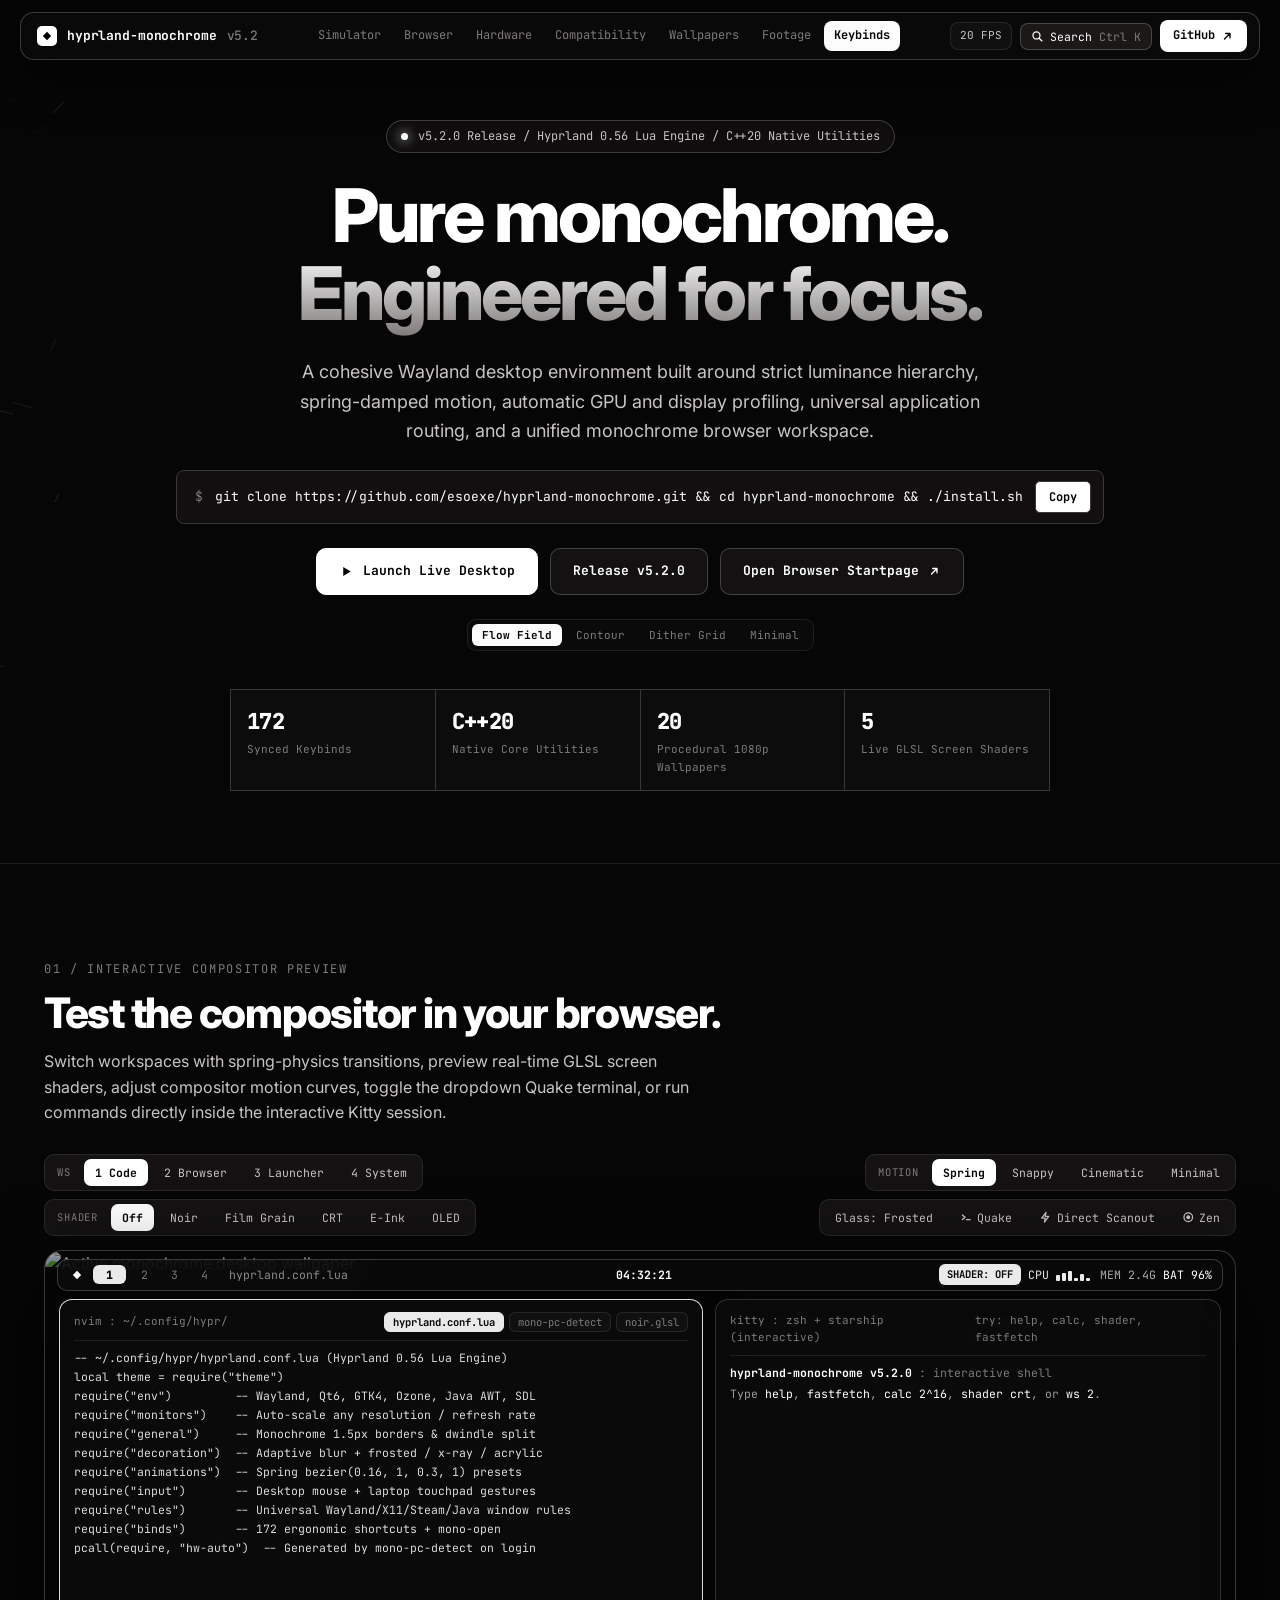
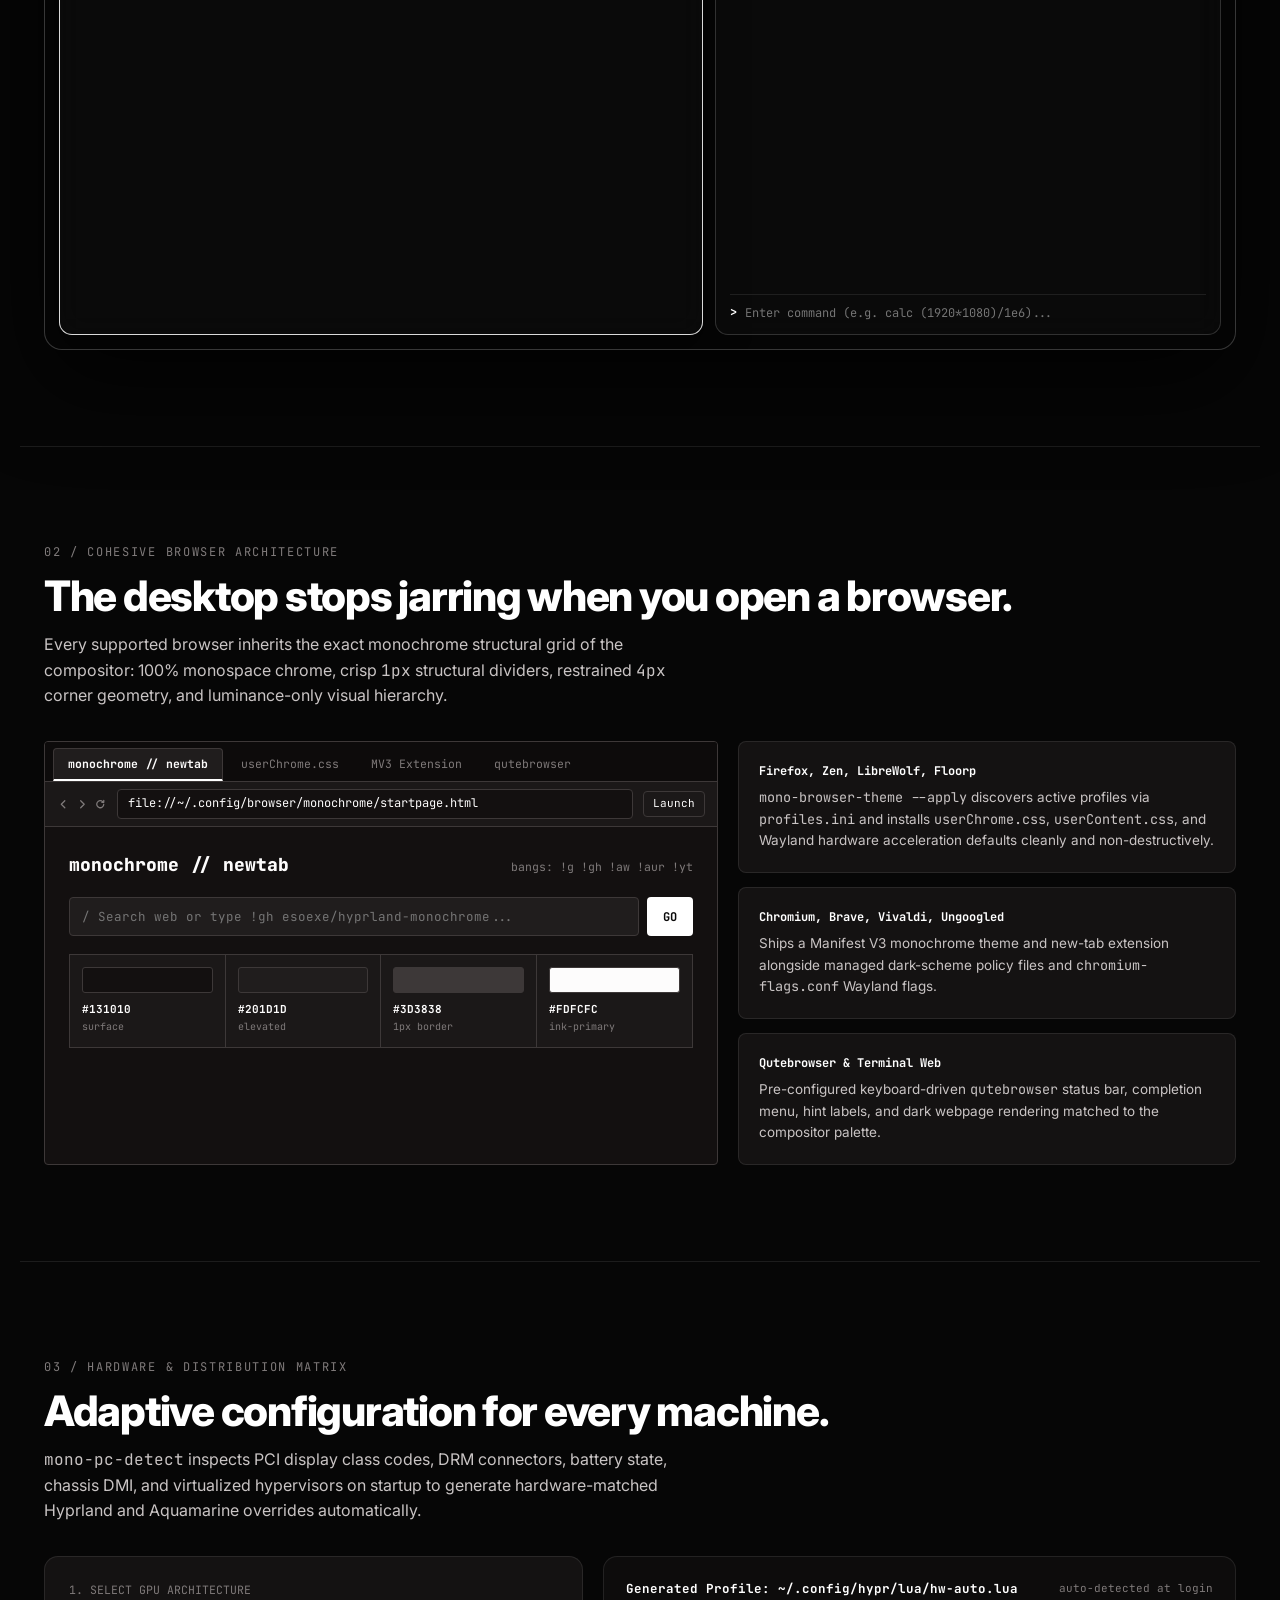
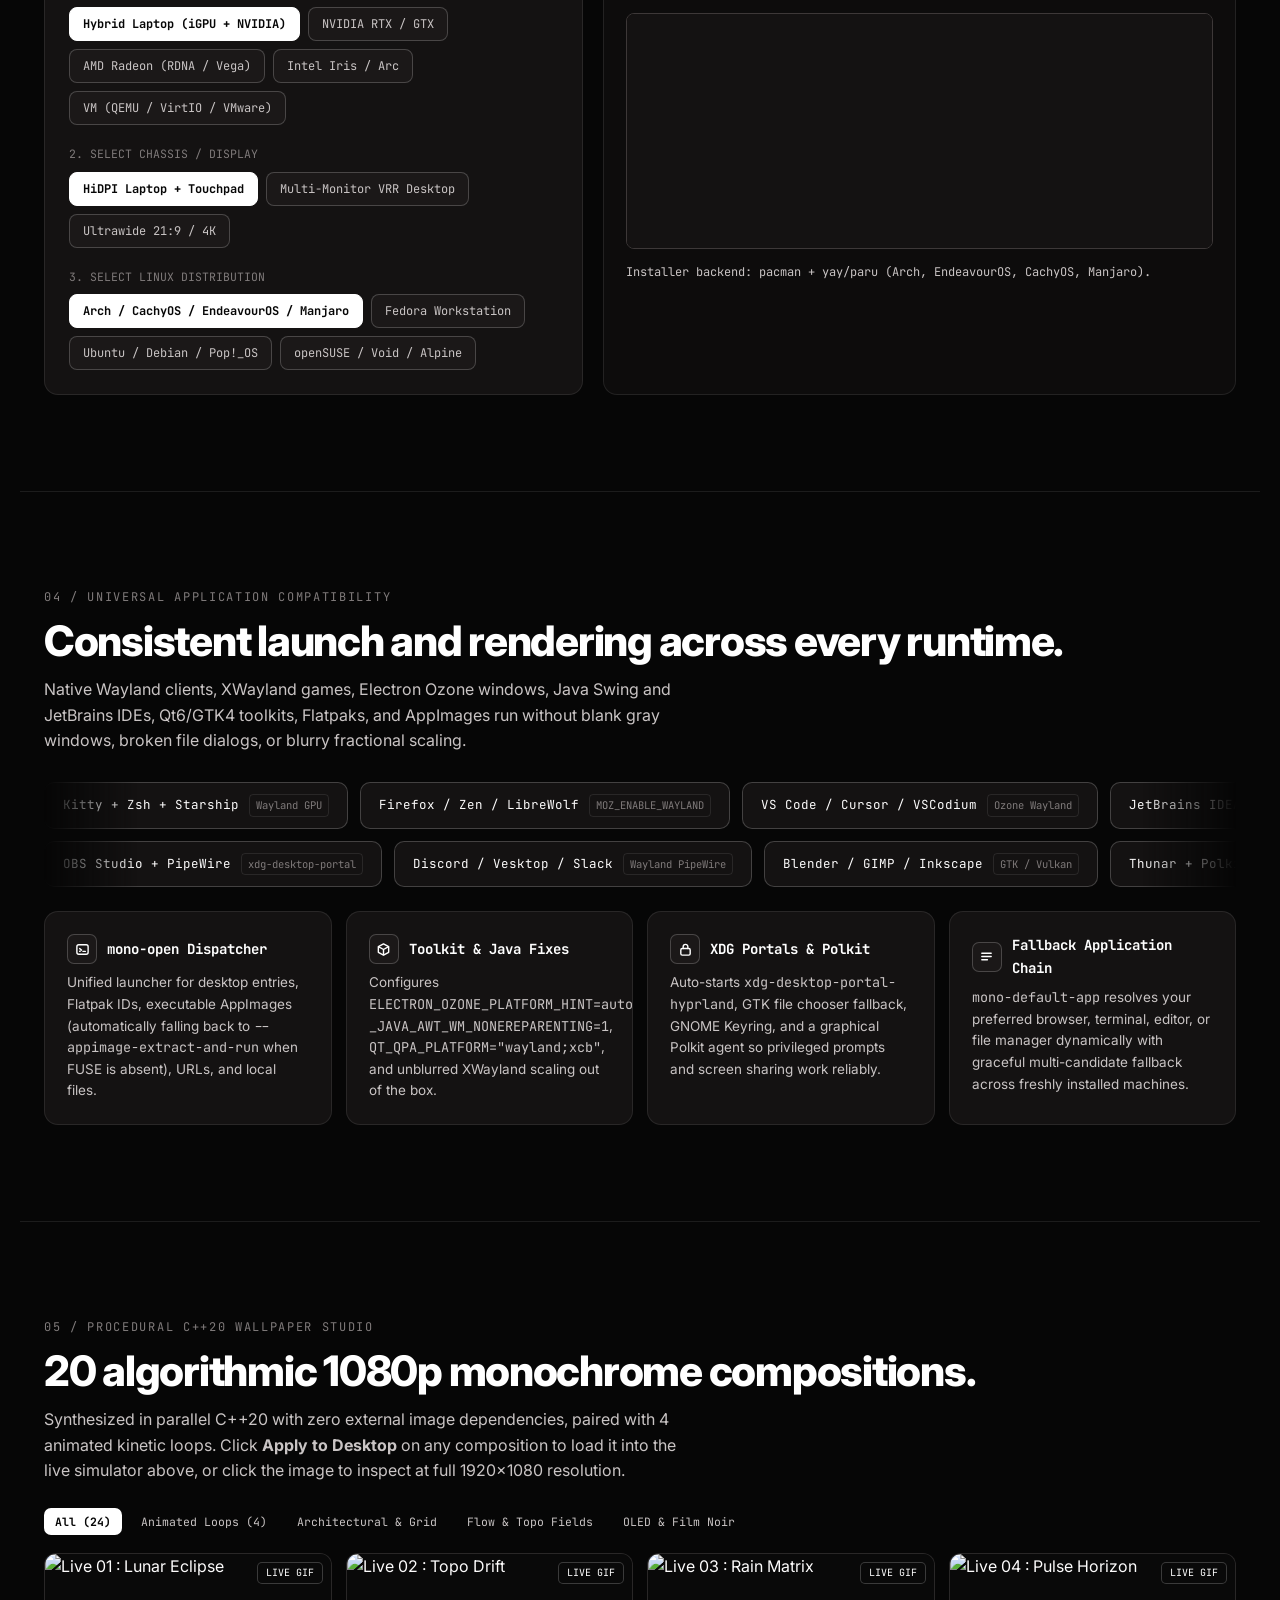
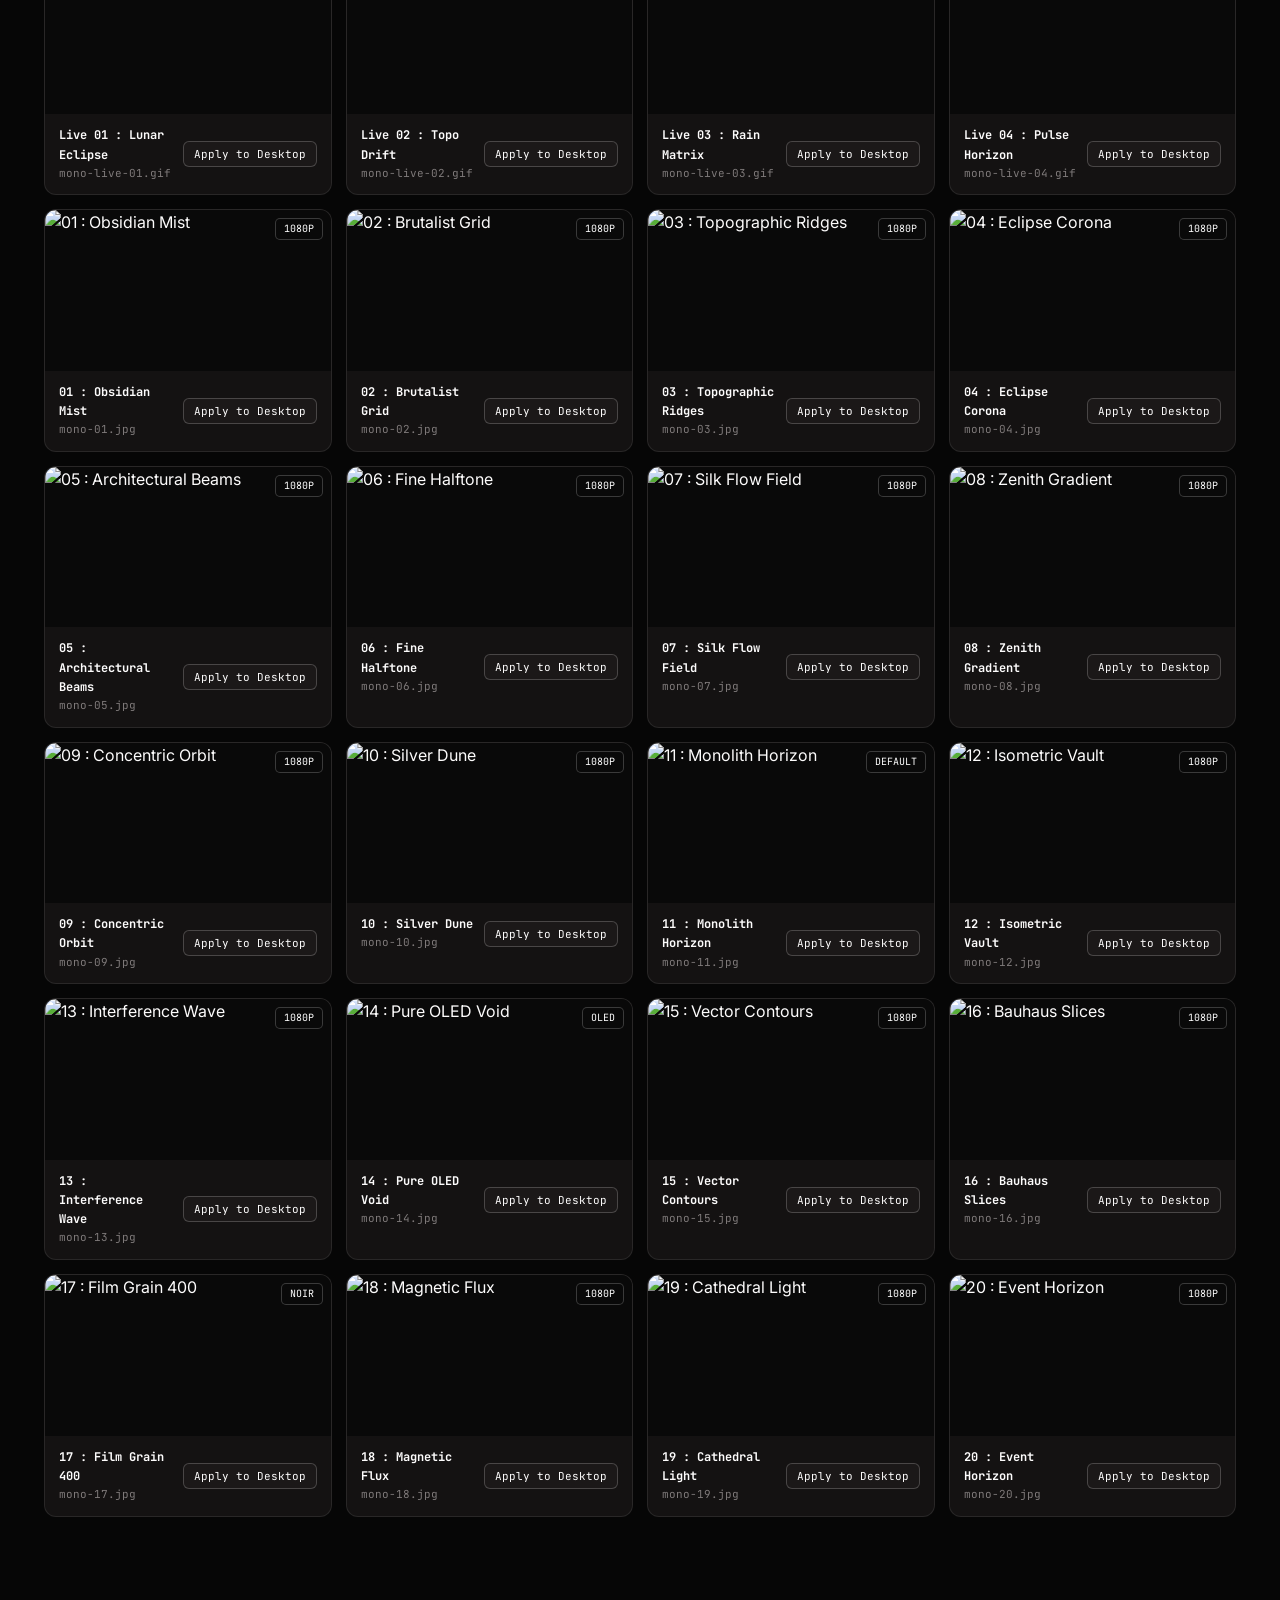
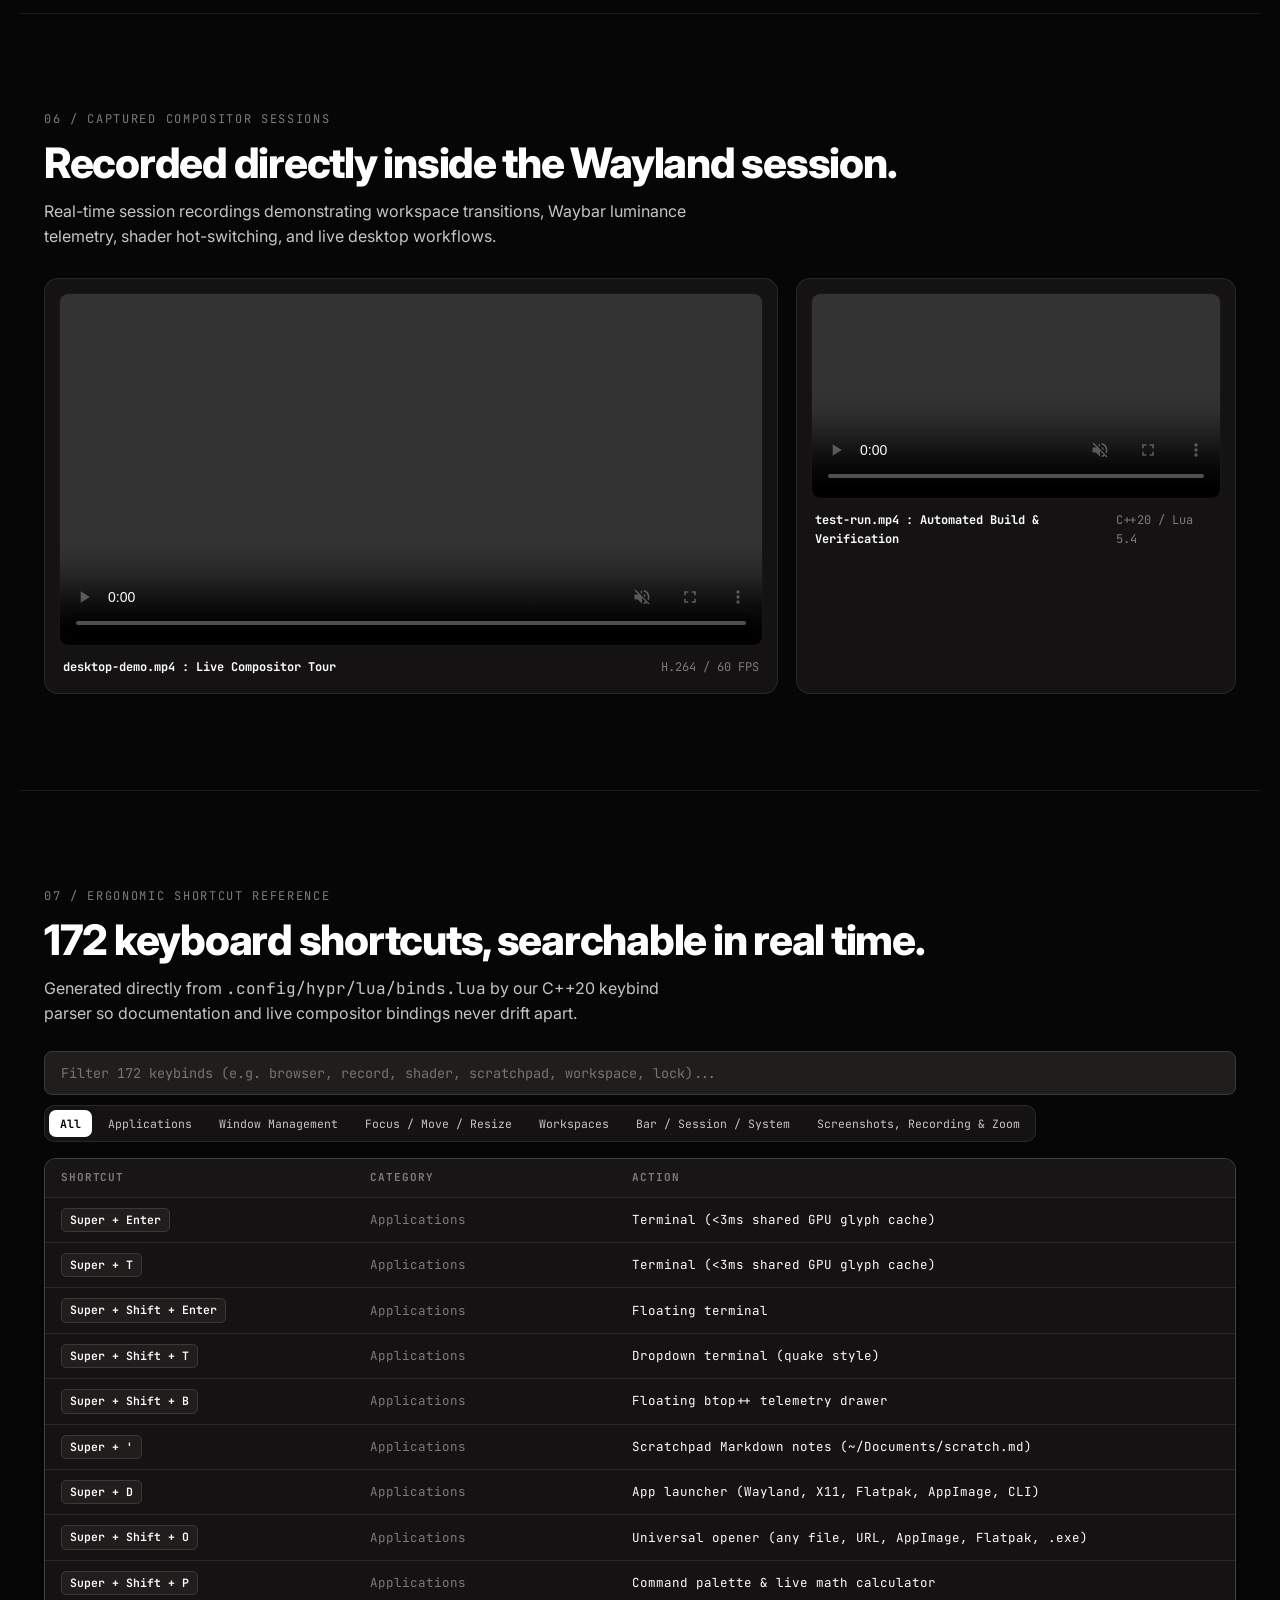
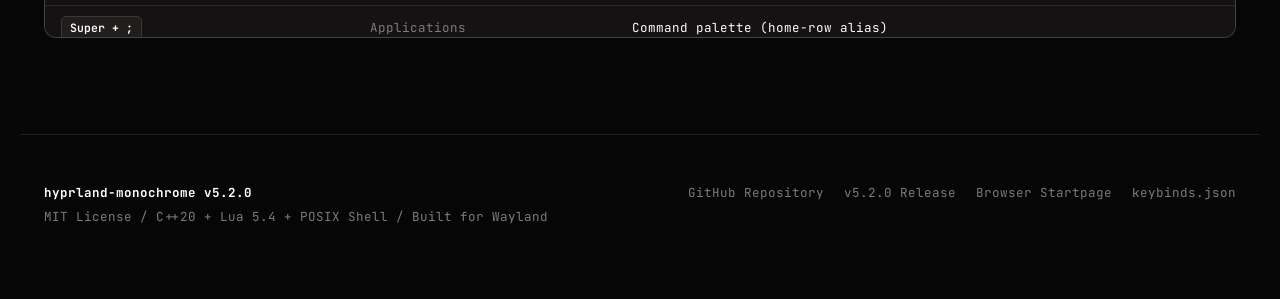
==== commit d0c91114: "polish(site): refine editorial copy, replace glyphs with vector SVGs, add standalone newtab" ====
--- a/site/index.html
+++ b/site/index.html
@@ -1,639 +1,758 @@
-<!DOCTYPE html>
+<!doctype html>
 <html lang="en">
 <head>
-  <meta charset="utf-8">
-  <meta name="viewport" content="width=device-width, initial-scale=1">
-  <title>hyprland-monochrome — Universal Monochrome Hyprland Desktop</title>
-  <meta name="description" content="A 100% C++20 + Lua + Bash monochrome Hyprland 0.56 desktop that runs on any PC, opens any app, and ships an OpenCode browser theme.">
-  <link rel="icon" type="image/svg+xml" href="favicon.svg">
-  <link rel="stylesheet" href="styles.css">
+  <meta charset="utf-8" />
+  <meta name="viewport" content="width=device-width, initial-scale=1" />
+  <title>hyprland-monochrome : Precision Monochrome Wayland Desktop</title>
+  <meta name="description" content="A minimalist monochrome Hyprland 0.56 desktop environment engineered in C++20 and Lua. Adaptive GPU profiles, GLSL shaders, cohesive browser chrome, and 172 ergonomic keybinds." />
+  <meta name="theme-color" content="#060606" />
+  <link rel="icon" type="image/svg+xml" href="favicon.svg" />
+  <link rel="preconnect" href="https://fonts.googleapis.com" />
+  <link rel="preconnect" href="https://fonts.gstatic.com" crossorigin />
+  <link href="https://fonts.googleapis.com/css2?family=Inter:wght@400;500;600;700;800&family=JetBrains+Mono:wght@400;500;600;700;800&display=swap" rel="stylesheet" />
+  <link rel="stylesheet" href="styles.css" />
 </head>
 <body>
-
-<div class="scroll-progress" id="scroll-progress"></div>
-
-<!-- ═══════════════════════ STICKY WAYBAR NAVIGATION ═══════════════════════ -->
-<div class="site-nav-wrap">
-  <header class="site-nav">
-    <a href="#top" class="nav-brand">
-      <span class="brand-diamond">◆</span>
-      <span>hyprland-monochrome</span>
-    </a>
-
-    <nav class="nav-links" id="nav-links">
-      <a class="nav-link active" href="#live-os">01 Live OS</a>
-      <a class="nav-link" href="#opencode">02 OpenCode</a>
-      <a class="nav-link" href="#any-pc">03 Any PC</a>
-      <a class="nav-link" href="#any-app">04 Any App</a>
-      <a class="nav-link" href="#studio">05 Wallpapers</a>
-      <a class="nav-link" href="#session-video">06 Video</a>
-      <a class="nav-link" href="#keybinds">07 Keybinds</a>
+  <!-- 1px Scroll Luminance Progress -->
+  <div class="scroll-progress" id="scroll-progress"></div>
+
+  <!-- Sticky Waybar Navigation -->
+  <header class="site-nav-wrap">
+    <nav class="site-nav" aria-label="Primary">
+      <a href="#top" class="nav-brand">
+        <span class="brand-mark-svg" aria-hidden="true">
+          <svg width="10" height="10" viewBox="0 0 12 12" fill="currentColor">
+            <path d="M6 1L11 6L6 11L1 6Z" />
+          </svg>
+        </span>
+        <span>hyprland-monochrome</span>
+        <span style="color:var(--ink-muted);font-weight:500">v5.2</span>
+      </a>
+
+      <div class="nav-links" id="nav-links">
+        <a href="#simulator" class="nav-link active">Simulator</a>
+        <a href="#browser" class="nav-link">Browser</a>
+        <a href="#hardware" class="nav-link">Hardware</a>
+        <a href="#apps" class="nav-link">Compatibility</a>
+        <a href="#wallpapers" class="nav-link">Wallpapers</a>
+        <a href="#footage" class="nav-link">Footage</a>
+        <a href="#keybinds" class="nav-link">Keybinds</a>
+      </div>
+
+      <div class="nav-actions">
+        <span class="fps-pill" id="fps-meter">60 FPS</span>
+        <button type="button" class="cmdk-btn" id="open-cmdk" title="Open Command Palette (Ctrl+K)">
+          <svg class="ico-sm" viewBox="0 0 16 16" fill="none" stroke="currentColor" stroke-width="1.6">
+            <circle cx="7" cy="7" r="4.5" />
+            <path d="M10.5 10.5L14 14" stroke-linecap="round" />
+          </svg>
+          <span>Search</span>
+          <kbd style="color:var(--ink-muted)">Ctrl K</kbd>
+        </button>
+        <a href="https://github.com/esoexe/hyprland-monochrome" target="_blank" rel="noopener" class="nav-cta">
+          <span>GitHub</span>
+          <svg class="ico-sm" viewBox="0 0 16 16" fill="none" stroke="currentColor" stroke-width="1.8">
+            <path d="M4.5 11.5L11.5 4.5M6 4.5H11.5V10" stroke-linecap="round" stroke-linejoin="round" />
+          </svg>
+        </a>
+      </div>
     </nav>
-
-    <div class="nav-actions">
-      <span class="fps-pill" id="fps-badge">60 FPS · 0-fork</span>
-      <button type="button" class="cmdk-btn" id="open-cmdk" title="Open Command Palette (Ctrl+K / ⌘K)">
-        <span>⌘K</span>
-        <span style="color:var(--ink-muted)">Palette</span>
-      </button>
-      <a class="nav-cta" href="https://github.com/esoexe/hyprland-monochrome" target="_blank" rel="noopener">GitHub ↗</a>
-    </div>
   </header>
-</div>
-
-<!-- ═════════════════════════════ HERO STAGE ═══════════════════════════════ -->
-<section class="hero" id="top">
-  <canvas id="hero-canvas"></canvas>
-  <div class="hero-vignette"></div>
-
-  <div class="hero-inner">
-    <div class="hero-eyebrow">
-      <span class="pulse-dot"></span>
-      <span>v5.2.0 · Hyprland 0.56 Lua · 100% Native C++20 Toolchain · Zero Python</span>
-    </div>
-
-    <h1 class="hero-title">
-      Pure Luminance.<br>
-      <span class="silver">Runs on Any PC. Opens Any App.</span>
-    </h1>
-
-    <p class="hero-sub">
-      An obsessive monochrome Wayland desktop engineered with physical spring choreography,
-      continuous G2 squircles, 5 real-time GLSL screen shaders, automatic NVIDIA / Optimus / VM
-      hardware adaptation, universal Linux &amp; Windows app launching, and an
-      <b>OpenCode</b> browser design system.
+
+  <!-- HERO: Live Interactive 60 FPS Generative Monochrome Field -->
+  <section class="hero" id="top">
+    <canvas id="hero-canvas" aria-hidden="true"></canvas>
+    <div class="hero-vignette" aria-hidden="true"></div>
+
+    <div class="hero-inner">
+      <div class="hero-eyebrow">
+        <span class="pulse-dot"></span>
+        <span>v5.2.0 Release  /  Hyprland 0.56 Lua Engine  /  C++20 Native Utilities</span>
+      </div>
+
+      <h1 class="hero-title">
+        Pure monochrome.<br />
+        <span class="silver">Engineered for focus.</span>
+      </h1>
+
+      <p class="hero-sub">
+        A cohesive Wayland desktop environment built around strict luminance hierarchy,
+        spring-damped motion, automatic GPU and display profiling, universal application
+        routing, and a unified monochrome browser workspace.
+      </p>
+
+      <div class="install-box" role="region" aria-label="One-line install command">
+        <span class="install-prompt">$</span>
+        <code class="install-cmd" id="install-cmd">git clone https://github.com/esoexe/hyprland-monochrome.git &amp;&amp; cd hyprland-monochrome &amp;&amp; ./install.sh</code>
+        <button type="button" class="copy-btn" id="copy-install">Copy</button>
+      </div>
+
+      <div class="hero-ctas">
+        <a href="#simulator" class="btn-primary">
+          <svg class="ico" viewBox="0 0 16 16" fill="currentColor">
+            <path d="M4.5 3.2L12.5 8L4.5 12.8V3.2Z" />
+          </svg>
+          <span>Launch Live Desktop</span>
+        </a>
+        <a href="https://github.com/esoexe/hyprland-monochrome/releases/tag/v5.2.0" target="_blank" rel="noopener" class="btn-ghost">
+          <span>Release v5.2.0</span>
+        </a>
+        <a href="newtab.html" target="_blank" rel="noopener" class="btn-ghost">
+          <span>Open Browser Startpage</span>
+          <svg class="ico-sm" viewBox="0 0 16 16" fill="none" stroke="currentColor" stroke-width="1.7">
+            <path d="M4.5 11.5L11.5 4.5M6 4.5H11.5V10" stroke-linecap="round" stroke-linejoin="round" />
+          </svg>
+        </a>
+      </div>
+
+      <div class="canvas-switcher" role="group" aria-label="Generative background field">
+        <button type="button" class="c-mode active" data-cmode="flow">Flow Field</button>
+        <button type="button" class="c-mode" data-cmode="topo">Contour</button>
+        <button type="button" class="c-mode" data-cmode="grid">Dither Grid</button>
+        <button type="button" class="c-mode" data-cmode="off">Minimal</button>
+      </div>
+
+      <div class="hero-metrics">
+        <div class="metric-cell">
+          <div class="metric-val" data-count="172">172</div>
+          <div class="metric-lbl">Synced Keybinds</div>
+        </div>
+        <div class="metric-cell">
+          <div class="metric-val">C++20</div>
+          <div class="metric-lbl">Native Core Utilities</div>
+        </div>
+        <div class="metric-cell">
+          <div class="metric-val" data-count="20">20</div>
+          <div class="metric-lbl">Procedural 1080p Wallpapers</div>
+        </div>
+        <div class="metric-cell">
+          <div class="metric-val" data-count="5">5</div>
+          <div class="metric-lbl">Live GLSL Screen Shaders</div>
+        </div>
+      </div>
+    </div>
+  </section>
+
+  <!-- 01. INTERACTIVE LIVE HYPRLAND 0.56 DESKTOP SIMULATOR -->
+  <section class="section reveal" id="simulator">
+    <div class="sec-kicker">01 / Interactive Compositor Preview</div>
+    <h2 class="sec-title">Test the compositor in your browser.</h2>
+    <p class="sec-desc">
+      Switch workspaces with spring-physics transitions, preview real-time GLSL screen shaders,
+      adjust compositor motion curves, toggle the dropdown Quake terminal, or run commands directly
+      inside the interactive Kitty session.
     </p>
 
-    <div class="install-box" id="hero-install-box">
-      <span class="install-prompt">$</span>
-      <code class="install-cmd" id="install-cmd-text">git clone https://github.com/esoexe/hyprland-monochrome.git &amp;&amp; cd hyprland-monochrome &amp;&amp; ./install.sh</code>
-      <button type="button" class="copy-btn" id="copy-install-btn">Copy</button>
-    </div>
-
-    <div class="hero-ctas">
-      <a href="#live-os" class="btn-primary">▶ Launch Interactive Desktop</a>
-      <a href="startpage.html" target="_blank" rel="noopener" class="btn-ghost">OpenCode Startpage ↗</a>
-      <a href="https://github.com/esoexe/hyprland-monochrome/releases/tag/v5.2.0" target="_blank" rel="noopener" class="btn-ghost">Download v5.2.0 (.tar.gz)</a>
-    </div>
-
-    <div class="hero-metrics">
-      <div class="metric-cell">
-        <div class="metric-val" data-count="192" data-suffix="/192">192/192</div>
-        <div class="metric-lbl">Automated Smoke Checks</div>
-      </div>
-      <div class="metric-cell">
-        <div class="metric-val">&lt;0.2ms</div>
-        <div class="metric-lbl">Sysfs GPU &amp; VM Auto-Probe</div>
-      </div>
-      <div class="metric-cell">
-        <div class="metric-val" data-count="20" data-suffix=" Masters">20 Masters</div>
-        <div class="metric-lbl">16K Static + 120fps Live GIFs</div>
-      </div>
-      <div class="metric-cell">
-        <div class="metric-val" data-count="172" data-suffix=" Binds">172 Binds</div>
-        <div class="metric-lbl">5 Modal Chords + 1:1 Gestures</div>
-      </div>
-    </div>
-
-    <div class="canvas-switcher" aria-label="Hero background generative mode">
-      <button type="button" class="c-mode active" data-hmode="orrery">01 Celestial Orrery</button>
-      <button type="button" class="c-mode" data-hmode="singularity">02 Relativistic Ring</button>
-      <button type="button" class="c-mode" data-hmode="lissajous">03 P4 Lissajous</button>
+    <div class="sim-toolbar">
+      <div class="sim-group" role="group" aria-label="Workspaces">
+        <span class="sim-group-lbl">WS</span>
+        <button type="button" class="sbtn on" data-ws="0">1 Code</button>
+        <button type="button" class="sbtn" data-ws="1">2 Browser</button>
+        <button type="button" class="sbtn" data-ws="2">3 Launcher</button>
+        <button type="button" class="sbtn" data-ws="3">4 System</button>
+      </div>
+
+      <div class="sim-group" role="group" aria-label="Motion preset">
+        <span class="sim-group-lbl">Motion</span>
+        <button type="button" class="sbtn on" data-motion="spring">Spring</button>
+        <button type="button" class="sbtn" data-motion="snappy">Snappy</button>
+        <button type="button" class="sbtn" data-motion="cinematic">Cinematic</button>
+        <button type="button" class="sbtn" data-motion="minimal">Minimal</button>
+      </div>
+
+      <div class="sim-group" role="group" aria-label="GLSL Shader">
+        <span class="sim-group-lbl">Shader</span>
+        <button type="button" class="sbtn on" data-shader="off">Off</button>
+        <button type="button" class="sbtn" data-shader="noir">Noir</button>
+        <button type="button" class="sbtn" data-shader="grain">Film Grain</button>
+        <button type="button" class="sbtn" data-shader="crt">CRT</button>
+        <button type="button" class="sbtn" data-shader="eink">E-Ink</button>
+        <button type="button" class="sbtn" data-shader="oled">OLED</button>
+      </div>
+
+      <div class="sim-group" role="group" aria-label="Glass & Modes">
+        <button type="button" class="sbtn" id="sim-glass">Glass: Frosted</button>
+        <button type="button" class="sbtn" id="sim-quake">
+          <svg class="ico-sm" viewBox="0 0 16 16" fill="none" stroke="currentColor" stroke-width="1.6">
+            <path d="M3 5L6.5 8L3 11M8 11H13" stroke-linecap="round" stroke-linejoin="round" />
+          </svg>
+          <span>Quake</span>
+        </button>
+        <button type="button" class="sbtn" id="sim-turbo">
+          <svg class="ico-sm" viewBox="0 0 16 16" fill="none" stroke="currentColor" stroke-width="1.6">
+            <path d="M9 1.8L3.5 9H8L7 14.2L12.5 7H8L9 1.8Z" stroke-linejoin="round" />
+          </svg>
+          <span>Direct Scanout</span>
+        </button>
+        <button type="button" class="sbtn" id="sim-zen">
+          <svg class="ico-sm" viewBox="0 0 16 16" fill="none" stroke="currentColor" stroke-width="1.6">
+            <circle cx="8" cy="8" r="5.5" />
+            <circle cx="8" cy="8" r="1.8" fill="currentColor" />
+          </svg>
+          <span>Zen</span>
+        </button>
+      </div>
+    </div>
+
+    <div class="os-stage" id="os-stage">
+      <img src="wallpapers/mono-11.jpg" alt="Active monochrome desktop wallpaper" class="os-wallpaper" id="os-wallpaper" />
+      <canvas class="os-grain-canvas" id="os-grain-canvas" width="240" height="150"></canvas>
+      <div class="os-crt-overlay"></div>
+
+      <!-- Simulated Waybar -->
+      <div class="os-waybar">
+        <div class="wb-left">
+          <span style="display:inline-flex;align-items:center;color:#fff;padding:0 4px">
+            <svg width="10" height="10" viewBox="0 0 12 12" fill="currentColor">
+              <path d="M6 1L11 6L6 11L1 6Z" />
+            </svg>
+          </span>
+          <button type="button" class="wb-ws active" data-ws="0">1</button>
+          <button type="button" class="wb-ws" data-ws="1">2</button>
+          <button type="button" class="wb-ws" data-ws="2">3</button>
+          <button type="button" class="wb-ws" data-ws="3">4</button>
+          <span style="color:#8d8888;margin-left:6px" id="wb-win-title">hyprland.conf.lua</span>
+        </div>
+        <div class="wb-center">
+          <span style="color:#fff;font-weight:700" id="wb-clock">14:32:08</span>
+        </div>
+        <div class="wb-right">
+          <span class="wb-pill" id="wb-shader-pill" title="Click to cycle GLSL shader">SHADER: OFF</span>
+          <span class="wb-spark-wrap">
+            <span>CPU</span>
+            <svg id="wb-spark-svg" width="38" height="12" viewBox="0 0 38 12" aria-hidden="true">
+              <rect x="1" y="7" width="4" height="5" fill="#eaeaea" rx="1" />
+              <rect x="7" y="5" width="4" height="7" fill="#eaeaea" rx="1" />
+              <rect x="13" y="3" width="4" height="9" fill="#eaeaea" rx="1" />
+              <rect x="19" y="6" width="4" height="6" fill="#eaeaea" rx="1" />
+              <rect x="25" y="4" width="4" height="8" fill="#eaeaea" rx="1" />
+              <rect x="31" y="2" width="4" height="10" fill="#eaeaea" rx="1" />
+            </svg>
+          </span>
+          <span style="color:#aaa">MEM 2.4G</span>
+          <span style="color:#fff">BAT 96%</span>
+        </div>
+      </div>
+
+      <!-- Quake Dropdown Terminal -->
+      <div class="os-quake" id="os-quake">
+        <div class="win-bar">
+          <span>quake-kitty (scratchpad / F12)</span>
+          <span style="color:#fff">60fps spring dropdown</span>
+        </div>
+        <div style="color:#cfcfcf;line-height:1.7">
+          <div><span style="color:#fff;font-weight:700">mono@arch</span> <span style="color:#777">~</span> &gt; hyprctl version</div>
+          <div style="color:#9d9898">Hyprland 0.56.0 built from branch main (Lua config engine active)</div>
+          <div><span style="color:#fff;font-weight:700">mono@arch</span> <span style="color:#777">~</span> &gt; mono-pc-detect --status</div>
+          <div style="color:#9d9898">GPU: hybrid (amd + nvidia)  |  AqDRM: card1:card0  |  Scale: auto  |  CursorHW: 2</div>
+        </div>
+      </div>
+
+      <!-- 4-Workspace Sliding Track -->
+      <div class="os-track" id="os-track">
+        <!-- WS 1: Code + Interactive Kitty -->
+        <div class="os-ws-pane ws-split-2">
+          <div class="os-win focused">
+            <div class="win-bar">
+              <span>nvim : ~/.config/hypr/</span>
+              <div class="win-tabs">
+                <button type="button" class="wtab active" data-code="lua">hyprland.conf.lua</button>
+                <button type="button" class="wtab" data-code="pc">mono-pc-detect</button>
+                <button type="button" class="wtab" data-code="glsl">noir.glsl</button>
+              </div>
+            </div>
+            <pre class="code-view" id="sim-code-view"></pre>
+          </div>
+
+          <div class="os-win">
+            <div class="win-bar">
+              <span>kitty : zsh + starship (interactive)</span>
+              <span>try: help, calc, shader, fastfetch</span>
+            </div>
+            <div class="kitty-out" id="kitty-out">
+              <div><span style="color:#fff;font-weight:700">hyprland-monochrome v5.2.0</span> <span style="color:#7f7a7a">: interactive shell</span></div>
+              <div style="color:#9e9a9a">Type <span style="color:#fff">help</span>, <span style="color:#fff">fastfetch</span>, <span style="color:#fff">calc 2^16</span>, <span style="color:#fff">shader crt</span>, or <span style="color:#fff">ws 2</span>.</div>
+            </div>
+            <form class="kitty-form" id="kitty-form" autocomplete="off">
+              <span style="color:#fff;font-weight:700">&gt;</span>
+              <input type="text" class="kitty-input" id="kitty-input" placeholder="Enter command (e.g. calc (1920*1080)/1e6)..." aria-label="Interactive terminal input" />
+            </form>
+          </div>
+        </div>
+
+        <!-- WS 2: Monochrome Browser Workspace -->
+        <div class="os-ws-pane">
+          <div class="os-win focused" style="background:#131010;border-color:#3d3838;border-radius:4px">
+            <div class="win-bar" style="border-color:#3d3838">
+              <span style="color:#fdfcfc">monochrome // newtab : structural 1px grid browser</span>
+              <span style="color:#7f7a7a">Firefox  /  Zen  /  Chromium  /  Brave  /  Qutebrowser</span>
+            </div>
+            <div style="flex:1;display:flex;flex-direction:column;justify-content:center;max-width:680px;margin:0 auto;width:100%;gap:16px">
+              <div style="display:flex;justify-content:space-between;align-items:baseline;border-bottom:1px solid #3d3838;padding-bottom:10px">
+                <span style="font-size:20px;font-weight:800;color:#fdfcfc">monochrome // workspace</span>
+                <span style="color:#7f7a7a;font-size:12px">4px radius  /  #131010 canvas  /  1px rules</span>
+              </div>
+              <div style="display:flex;gap:8px;padding:10px 14px;background:#201d1d;border:1px solid #646262;border-radius:4px">
+                <span style="color:#7f7a7a">/</span>
+                <span style="color:#fdfcfc">search web, bangs (!gh, !aw, !aur), or direct URL...</span>
+              </div>
+              <div style="display:grid;grid-template-columns:repeat(4,1fr);border-top:1px solid #3d3838;border-left:1px solid #3d3838">
+                <div style="padding:12px;border-right:1px solid #3d3838;border-bottom:1px solid #3d3838;background:#1b1818"><div style="color:#7f7a7a;font-size:10px">[1]</div><div style="color:#fdfcfc;font-weight:700;margin-top:2px">GitHub</div></div>
+                <div style="padding:12px;border-right:1px solid #3d3838;border-bottom:1px solid #3d3838;background:#1b1818"><div style="color:#7f7a7a;font-size:10px">[2]</div><div style="color:#fdfcfc;font-weight:700;margin-top:2px">Hyprland Wiki</div></div>
+                <div style="padding:12px;border-right:1px solid #3d3838;border-bottom:1px solid #3d3838;background:#1b1818"><div style="color:#7f7a7a;font-size:10px">[3]</div><div style="color:#fdfcfc;font-weight:700;margin-top:2px">ArchWiki</div></div>
+                <div style="padding:12px;border-right:1px solid #3d3838;border-bottom:1px solid #3d3838;background:#1b1818"><div style="color:#7f7a7a;font-size:10px">[4]</div><div style="color:#fdfcfc;font-weight:700;margin-top:2px">Localhost</div></div>
+              </div>
+            </div>
+          </div>
+        </div>
+
+        <!-- WS 3: Universal App Launcher & Calculator -->
+        <div class="os-ws-pane ws-split-2">
+          <div class="os-win focused">
+            <div class="win-bar">
+              <span>rofi-wayland + mono-open</span>
+              <span>Wayland  /  X11  /  Flatpak  /  AppImage</span>
+            </div>
+            <div style="display:flex;flex-direction:column;gap:6px;margin-top:4px">
+              <div class="app-row selected">
+                <span>1. Kitty Terminal</span>
+                <span class="app-row-tag">native wayland</span>
+              </div>
+              <div class="app-row">
+                <span>2. Zen Browser</span>
+                <span class="app-row-tag">ozone / wayland</span>
+              </div>
+              <div class="app-row">
+                <span>3. JetBrains Fleet / IDEA</span>
+                <span class="app-row-tag">java awt fix</span>
+              </div>
+              <div class="app-row">
+                <span>4. Obsidian.AppImage</span>
+                <span class="app-row-tag">fuse / extract-run</span>
+              </div>
+              <div class="app-row">
+                <span>5. Steam / Proton</span>
+                <span class="app-row-tag">xwayland + tearing</span>
+              </div>
+            </div>
+          </div>
+
+          <div class="os-win">
+            <div class="win-bar">
+              <span>mono-calc (C++20 expression engine)</span>
+              <span>Super + =</span>
+            </div>
+            <div style="display:flex;flex-direction:column;gap:10px;margin-top:4px">
+              <input type="text" id="ws-calc-in" value="sqrt(1920^2 + 1080^2) / 27" style="padding:9px 12px;background:#1b1818;border:1px solid #3d3838;border-radius:6px;color:#fff;font-family:var(--mono);font-size:12.5px" aria-label="Calculator expression" />
+              <div style="padding:12px;background:rgba(255,255,255,0.04);border-radius:6px;display:flex;justify-content:space-between;align-items:center">
+                <span style="color:#888">Result (PPI)</span>
+                <span id="ws-calc-out" style="font-size:18px;font-weight:800;color:#fff">81.59</span>
+              </div>
+              <div style="color:#888;font-size:11px;line-height:1.5">
+                Compiled native C++20 recursive-descent parser supporting <code>sin</code>, <code>cos</code>, <code>sqrt</code>, <code>log</code>, <code>pi</code>, and exponentiation with sub-millisecond latency.
+              </div>
+            </div>
+          </div>
+        </div>
+
+        <!-- WS 4: System Telemetry & Recorder -->
+        <div class="os-ws-pane ws-split-2">
+          <div class="os-win focused">
+            <div class="win-bar">
+              <span>btop++ (monochrome luminance graph)</span>
+              <span>nvtop + pipewire</span>
+            </div>
+            <div id="sim-btop-bars" style="display:flex;flex-direction:column;gap:9px;margin-top:8px"></div>
+          </div>
+
+          <div class="os-win">
+            <div class="win-bar">
+              <span>mono-record (screen capture studio)</span>
+              <span>Print  /  Super+Print</span>
+            </div>
+            <div style="display:flex;flex-direction:column;gap:9px;color:#cfcfcf;margin-top:4px">
+              <div style="padding:9px 11px;border:1px solid rgba(255,255,255,0.14);border-radius:7px">
+                <div style="color:#fff;font-weight:700">1. gpu-screen-recorder (NVENC / VAAPI)</div>
+                <div style="color:#888;font-size:11px">Zero-copy 60 FPS capture + 30s instant replay buffer</div>
+              </div>
+              <div style="padding:9px 11px;border:1px solid rgba(255,255,255,0.08);border-radius:7px">
+                <div style="color:#ddd">2. wf-recorder + slurp</div>
+                <div style="color:#888;font-size:11px">Region or full-output MP4 and GIF capture</div>
+              </div>
+              <div style="padding:9px 11px;border:1px solid rgba(255,255,255,0.08);border-radius:7px">
+                <div style="color:#ddd">3. grim + swappy</div>
+                <div style="color:#888;font-size:11px">Lossless PNG capture with instant vector annotation</div>
+              </div>
+            </div>
+          </div>
+        </div>
+      </div>
+    </div>
+  </section>
+
+  <!-- 02. MONOCHROME BROWSER SUITE -->
+  <section class="section reveal" id="browser">
+    <div class="sec-kicker">02 / Cohesive Browser Architecture</div>
+    <h2 class="sec-title">The desktop stops jarring when you open a browser.</h2>
+    <p class="sec-desc">
+      Every supported browser inherits the exact monochrome structural grid of the compositor:
+      100% monospace chrome, crisp <code>1px</code> structural dividers, restrained <code>4px</code>
+      corner geometry, and luminance-only visual hierarchy.
+    </p>
+
+    <div class="oc-showcase">
+      <div class="oc-browser-frame">
+        <div class="oc-tabstrip">
+          <div class="oc-tab active" data-btab="start">monochrome // newtab</div>
+          <div class="oc-tab" data-btab="firefox">userChrome.css</div>
+          <div class="oc-tab" data-btab="ext">MV3 Extension</div>
+          <div class="oc-tab" data-btab="qute">qutebrowser</div>
+        </div>
+        <div class="oc-urlbar">
+          <span class="oc-nav-icons" aria-hidden="true">
+            <svg class="ico-sm" viewBox="0 0 16 16" fill="none" stroke="currentColor" stroke-width="1.6">
+              <path d="M10 3.5L5.5 8L10 12.5" stroke-linecap="round" stroke-linejoin="round" />
+            </svg>
+            <svg class="ico-sm" viewBox="0 0 16 16" fill="none" stroke="currentColor" stroke-width="1.6">
+              <path d="M6 3.5L10.5 8L6 12.5" stroke-linecap="round" stroke-linejoin="round" />
+            </svg>
+            <svg class="ico-sm" viewBox="0 0 16 16" fill="none" stroke="currentColor" stroke-width="1.6">
+              <path d="M12.5 8A4.5 4.5 0 1 1 11.2 4.8M12.5 3V5.5H10" stroke-linecap="round" stroke-linejoin="round" />
+            </svg>
+          </span>
+          <div class="oc-url-pill" id="oc-url-pill">file://~/.config/browser/monochrome/startpage.html</div>
+          <a href="newtab.html" target="_blank" rel="noopener" style="color:#fdfcfc;font-size:11px;border:1px solid #3d3838;padding:3px 9px;border-radius:4px">Launch</a>
+        </div>
+        <div class="oc-body" id="oc-body-view">
+          <div style="display:flex;justify-content:space-between;align-items:baseline">
+            <div style="font-size:18px;font-weight:800;color:#fdfcfc">monochrome // newtab</div>
+            <div style="font-size:11.5px;color:#7f7a7a">bangs: !g  !gh  !aw  !aur  !yt</div>
+          </div>
+          <form id="oc-demo-search" style="display:flex;gap:8px">
+            <input type="text" id="oc-demo-input" placeholder="/ Search web or type !gh esoexe/hyprland-monochrome..." style="flex:1;padding:10px 12px;background:#201d1d;border:1px solid #3d3838;border-radius:4px;color:#fdfcfc;font-family:var(--mono);font-size:12.5px;outline:none" aria-label="Demo startpage search" />
+            <button type="submit" style="padding:10px 16px;background:#ffffff;color:#0a0909;border:0;border-radius:4px;font-family:var(--mono);font-weight:700;font-size:12px;cursor:pointer">GO</button>
+          </form>
+          <div class="oc-swatches" title="Click any token to copy its hex value">
+            <div class="oc-swatch" data-hex="#131010">
+              <div class="oc-chip" style="background:#131010"></div>
+              <div style="font-size:11px;color:#fdfcfc;font-weight:700">#131010</div>
+              <div style="font-size:10px;color:#7f7a7a">surface</div>
+            </div>
+            <div class="oc-swatch" data-hex="#201D1D">
+              <div class="oc-chip" style="background:#201D1D"></div>
+              <div style="font-size:11px;color:#fdfcfc;font-weight:700">#201D1D</div>
+              <div style="font-size:10px;color:#7f7a7a">elevated</div>
+            </div>
+            <div class="oc-swatch" data-hex="#3D3838">
+              <div class="oc-chip" style="background:#3D3838"></div>
+              <div style="font-size:11px;color:#fdfcfc;font-weight:700">#3D3838</div>
+              <div style="font-size:10px;color:#7f7a7a">1px border</div>
+            </div>
+            <div class="oc-swatch" data-hex="#FDFCFC">
+              <div class="oc-chip" style="background:#FDFCFC"></div>
+              <div style="font-size:11px;color:#fdfcfc;font-weight:700">#FDFCFC</div>
+              <div style="font-size:10px;color:#7f7a7a">ink-primary</div>
+            </div>
+          </div>
+        </div>
+      </div>
+
+      <div style="display:flex;flex-direction:column;gap:14px">
+        <div class="spot-card" style="padding:20px;border-radius:8px">
+          <div class="mono" style="font-size:12px;color:var(--pure);font-weight:700">Firefox, Zen, LibreWolf, Floorp</div>
+          <p style="font-size:13.5px;color:var(--ink-2);margin-top:6px">
+            <code>mono-browser-theme --apply</code> discovers active profiles via <code>profiles.ini</code> and installs <code>userChrome.css</code>, <code>userContent.css</code>, and Wayland hardware acceleration defaults cleanly and non-destructively.
+          </p>
+        </div>
+        <div class="spot-card" style="padding:20px;border-radius:8px">
+          <div class="mono" style="font-size:12px;color:var(--pure);font-weight:700">Chromium, Brave, Vivaldi, Ungoogled</div>
+          <p style="font-size:13.5px;color:var(--ink-2);margin-top:6px">
+            Ships a Manifest V3 monochrome theme and new-tab extension alongside managed dark-scheme policy files and <code>chromium-flags.conf</code> Wayland flags.
+          </p>
+        </div>
+        <div class="spot-card" style="padding:20px;border-radius:8px">
+          <div class="mono" style="font-size:12px;color:var(--pure);font-weight:700">Qutebrowser &amp; Terminal Web</div>
+          <p style="font-size:13.5px;color:var(--ink-2);margin-top:6px">
+            Pre-configured keyboard-driven <code>qutebrowser</code> status bar, completion menu, hint labels, and dark webpage rendering matched to the compositor palette.
+          </p>
+        </div>
+      </div>
+    </div>
+  </section>
+
+  <!-- 03. HARDWARE & DISTRO CONFIGURATOR -->
+  <section class="section reveal" id="hardware">
+    <div class="sec-kicker">03 / Hardware &amp; Distribution Matrix</div>
+    <h2 class="sec-title">Adaptive configuration for every machine.</h2>
+    <p class="sec-desc">
+      <code>mono-pc-detect</code> inspects PCI display class codes, DRM connectors, battery state,
+      chassis DMI, and virtualized hypervisors on startup to generate hardware-matched Hyprland
+      and Aquamarine overrides automatically.
+    </p>
+
+    <div class="pc-lab">
+      <div class="spot-card pc-selectors">
+        <div>
+          <div class="mono" style="font-size:11.5px;color:var(--ink-muted);margin-bottom:8px">1. SELECT GPU ARCHITECTURE</div>
+          <div class="chip-grid" id="gpu-chips">
+            <button type="button" class="hw-chip active" data-gpu="hybrid">Hybrid Laptop (iGPU + NVIDIA)</button>
+            <button type="button" class="hw-chip" data-gpu="nvidia">NVIDIA RTX / GTX</button>
+            <button type="button" class="hw-chip" data-gpu="amd">AMD Radeon (RDNA / Vega)</button>
+            <button type="button" class="hw-chip" data-gpu="intel">Intel Iris / Arc</button>
+            <button type="button" class="hw-chip" data-gpu="vm">VM (QEMU / VirtIO / VMware)</button>
+          </div>
+        </div>
+
+        <div>
+          <div class="mono" style="font-size:11.5px;color:var(--ink-muted);margin-bottom:8px">2. SELECT CHASSIS / DISPLAY</div>
+          <div class="chip-grid" id="form-chips">
+            <button type="button" class="hw-chip active" data-form="laptop">HiDPI Laptop + Touchpad</button>
+            <button type="button" class="hw-chip" data-form="desktop">Multi-Monitor VRR Desktop</button>
+            <button type="button" class="hw-chip" data-form="ultrawide">Ultrawide 21:9 / 4K</button>
+          </div>
+        </div>
+
+        <div>
+          <div class="mono" style="font-size:11.5px;color:var(--ink-muted);margin-bottom:8px">3. SELECT LINUX DISTRIBUTION</div>
+          <div class="chip-grid" id="distro-chips">
+            <button type="button" class="hw-chip active" data-distro="arch">Arch / CachyOS / EndeavourOS / Manjaro</button>
+            <button type="button" class="hw-chip" data-distro="fedora">Fedora Workstation</button>
+            <button type="button" class="hw-chip" data-distro="debian">Ubuntu / Debian / Pop!_OS</button>
+            <button type="button" class="hw-chip" data-distro="opensuse">openSUSE / Void / Alpine</button>
+          </div>
+        </div>
+      </div>
+
+      <div class="spot-card pc-output">
+        <div style="display:flex;justify-content:space-between;align-items:center">
+          <span style="color:var(--pure);font-weight:700">Generated Profile: ~/.config/hypr/lua/hw-auto.lua</span>
+          <span style="color:var(--ink-muted);font-size:11px" id="pc-badge">auto-detected at login</span>
+        </div>
+        <pre class="pc-code" id="pc-code-out"></pre>
+        <div style="color:var(--ink-2);font-size:12px" id="pc-install-note"></div>
+      </div>
+    </div>
+  </section>
+
+  <!-- 04. APPLICATION COMPATIBILITY LAYER -->
+  <section class="section reveal" id="apps">
+    <div class="sec-kicker">04 / Universal Application Compatibility</div>
+    <h2 class="sec-title">Consistent launch and rendering across every runtime.</h2>
+    <p class="sec-desc">
+      Native Wayland clients, XWayland games, Electron Ozone windows, Java Swing and JetBrains IDEs,
+      Qt6/GTK4 toolkits, Flatpaks, and AppImages run without blank gray windows, broken file dialogs,
+      or blurry fractional scaling.
+    </p>
+
+    <div class="marquee-wrap" aria-label="Supported application frameworks">
+      <div class="marquee-row">
+        <div class="app-pill"><span>Kitty + Zsh + Starship</span><span class="tag">Wayland GPU</span></div>
+        <div class="app-pill"><span>Firefox / Zen / LibreWolf</span><span class="tag">MOZ_ENABLE_WAYLAND</span></div>
+        <div class="app-pill"><span>VS Code / Cursor / VSCodium</span><span class="tag">Ozone Wayland</span></div>
+        <div class="app-pill"><span>JetBrains IDEA / CLion / Studio</span><span class="tag">_JAVA_AWT Fix</span></div>
+        <div class="app-pill"><span>Steam / Heroic / Gamescope</span><span class="tag">XWayland + VRR</span></div>
+        <div class="app-pill"><span>Flatpak + Flathub</span><span class="tag">XDG_DATA_DIRS</span></div>
+        <div class="app-pill"><span>AppImage Portable</span><span class="tag">FUSE Fallback</span></div>
+        <!-- Duplicate for seamless 50% loop -->
+        <div class="app-pill"><span>Kitty + Zsh + Starship</span><span class="tag">Wayland GPU</span></div>
+        <div class="app-pill"><span>Firefox / Zen / LibreWolf</span><span class="tag">MOZ_ENABLE_WAYLAND</span></div>
+        <div class="app-pill"><span>VS Code / Cursor / VSCodium</span><span class="tag">Ozone Wayland</span></div>
+        <div class="app-pill"><span>JetBrains IDEA / CLion / Studio</span><span class="tag">_JAVA_AWT Fix</span></div>
+        <div class="app-pill"><span>Steam / Heroic / Gamescope</span><span class="tag">XWayland + VRR</span></div>
+        <div class="app-pill"><span>Flatpak + Flathub</span><span class="tag">XDG_DATA_DIRS</span></div>
+        <div class="app-pill"><span>AppImage Portable</span><span class="tag">FUSE Fallback</span></div>
+      </div>
+
+      <div class="marquee-row reverse">
+        <div class="app-pill"><span>OBS Studio + PipeWire</span><span class="tag">xdg-desktop-portal</span></div>
+        <div class="app-pill"><span>Discord / Vesktop / Slack</span><span class="tag">Wayland PipeWire</span></div>
+        <div class="app-pill"><span>Blender / GIMP / Inkscape</span><span class="tag">GTK / Vulkan</span></div>
+        <div class="app-pill"><span>Thunar + Polkit Agent</span><span class="tag">GVFS + Admin</span></div>
+        <div class="app-pill"><span>Spotify + Spicetify</span><span class="tag">Monochrome Theme</span></div>
+        <div class="app-pill"><span>mpv + imv + Zathura</span><span class="tag">MIME Router</span></div>
+        <div class="app-pill"><span>Wine / Bottles / Lutris</span><span class="tag">Zero-Scale Blur</span></div>
+        <!-- Duplicate -->
+        <div class="app-pill"><span>OBS Studio + PipeWire</span><span class="tag">xdg-desktop-portal</span></div>
+        <div class="app-pill"><span>Discord / Vesktop / Slack</span><span class="tag">Wayland PipeWire</span></div>
+        <div class="app-pill"><span>Blender / GIMP / Inkscape</span><span class="tag">GTK / Vulkan</span></div>
+        <div class="app-pill"><span>Thunar + Polkit Agent</span><span class="tag">GVFS + Admin</span></div>
+        <div class="app-pill"><span>Spotify + Spicetify</span><span class="tag">Monochrome Theme</span></div>
+        <div class="app-pill"><span>mpv + imv + Zathura</span><span class="tag">MIME Router</span></div>
+        <div class="app-pill"><span>Wine / Bottles / Lutris</span><span class="tag">Zero-Scale Blur</span></div>
+      </div>
+    </div>
+
+    <div class="app-cards">
+      <div class="spot-card app-card">
+        <div class="card-head">
+          <span class="card-icon-box" aria-hidden="true">
+            <svg class="ico" viewBox="0 0 16 16" fill="none" stroke="currentColor" stroke-width="1.5">
+              <rect x="2" y="3" width="12" height="10" rx="2" />
+              <path d="M5 7L7 8.5L5 10M8.5 10H11" stroke-linecap="round" stroke-linejoin="round" />
+            </svg>
+          </span>
+          <h4>mono-open Dispatcher</h4>
+        </div>
+        <p>Unified launcher for desktop entries, Flatpak IDs, executable AppImages (automatically falling back to <code>--appimage-extract-and-run</code> when FUSE is absent), URLs, and local files.</p>
+      </div>
+      <div class="spot-card app-card">
+        <div class="card-head">
+          <span class="card-icon-box" aria-hidden="true">
+            <svg class="ico" viewBox="0 0 16 16" fill="none" stroke="currentColor" stroke-width="1.5">
+              <path d="M8 2L13.5 5V11L8 14L2.5 11V5L8 2Z" stroke-linejoin="round" />
+              <path d="M2.5 5L8 8L13.5 5M8 8V14" stroke-linejoin="round" />
+            </svg>
+          </span>
+          <h4>Toolkit &amp; Java Fixes</h4>
+        </div>
+        <p>Configures <code>ELECTRON_OZONE_PLATFORM_HINT=auto</code>, <code>_JAVA_AWT_WM_NONEREPARENTING=1</code>, <code>QT_QPA_PLATFORM="wayland;xcb"</code>, and unblurred XWayland scaling out of the box.</p>
+      </div>
+      <div class="spot-card app-card">
+        <div class="card-head">
+          <span class="card-icon-box" aria-hidden="true">
+            <svg class="ico" viewBox="0 0 16 16" fill="none" stroke="currentColor" stroke-width="1.5">
+              <rect x="3" y="7" width="10" height="7" rx="1.5" />
+              <path d="M5.5 7V5a2.5 2.5 0 0 1 5 0v2" stroke-linecap="round" />
+            </svg>
+          </span>
+          <h4>XDG Portals &amp; Polkit</h4>
+        </div>
+        <p>Auto-starts <code>xdg-desktop-portal-hyprland</code>, GTK file chooser fallback, GNOME Keyring, and a graphical Polkit agent so privileged prompts and screen sharing work reliably.</p>
+      </div>
+      <div class="spot-card app-card">
+        <div class="card-head">
+          <span class="card-icon-box" aria-hidden="true">
+            <svg class="ico" viewBox="0 0 16 16" fill="none" stroke="currentColor" stroke-width="1.5">
+              <path d="M3 4.5H13M3 8H13M3 11.5H9" stroke-linecap="round" />
+            </svg>
+          </span>
+          <h4>Fallback Application Chain</h4>
+        </div>
+        <p><code>mono-default-app</code> resolves your preferred browser, terminal, editor, or file manager dynamically with graceful multi-candidate fallback across freshly installed machines.</p>
+      </div>
+    </div>
+  </section>
+
+  <!-- 05. PROCEDURAL C++20 WALLPAPER STUDIO -->
+  <section class="section reveal" id="wallpapers">
+    <div class="sec-kicker">05 / Procedural C++20 Wallpaper Studio</div>
+    <h2 class="sec-title">20 algorithmic 1080p monochrome compositions.</h2>
+    <p class="sec-desc">
+      Synthesized in parallel C++20 with zero external image dependencies, paired with 4 animated
+      kinetic loops. Click <strong>Apply to Desktop</strong> on any composition to load it into the
+      live simulator above, or click the image to inspect at full 1920x1080 resolution.
+    </p>
+
+    <div class="wall-filters" id="wall-filters">
+      <button type="button" class="sbtn on" data-wcat="all">All (24)</button>
+      <button type="button" class="sbtn" data-wcat="live">Animated Loops (4)</button>
+      <button type="button" class="sbtn" data-wcat="geo">Architectural &amp; Grid</button>
+      <button type="button" class="sbtn" data-wcat="field">Flow &amp; Topo Fields</button>
+      <button type="button" class="sbtn" data-wcat="minimal">OLED &amp; Film Noir</button>
+    </div>
+
+    <div class="wall-grid" id="wall-grid"></div>
+  </section>
+
+  <!-- 06. RECORDED COMPOSITOR FOOTAGE -->
+  <section class="section reveal" id="footage">
+    <div class="sec-kicker">06 / Captured Compositor Sessions</div>
+    <h2 class="sec-title">Recorded directly inside the Wayland session.</h2>
+    <p class="sec-desc">
+      Real-time session recordings demonstrating workspace transitions, Waybar luminance telemetry,
+      shader hot-switching, and live desktop workflows.
+    </p>
+
+    <div class="video-grid">
+      <div class="spot-card video-card">
+        <video controls preload="metadata" playsinline loop muted src="media/desktop-demo.mp4"></video>
+        <div style="display:flex;justify-content:space-between;padding:12px 4px 2px;font-family:var(--mono);font-size:12px">
+          <span style="color:var(--pure);font-weight:700">desktop-demo.mp4 : Live Compositor Tour</span>
+          <span style="color:var(--ink-muted)">H.264 / 60 FPS</span>
+        </div>
+      </div>
+
+      <div class="spot-card video-card">
+        <video controls preload="metadata" playsinline loop muted src="media/test-run.mp4"></video>
+        <div style="display:flex;justify-content:space-between;padding:12px 4px 2px;font-family:var(--mono);font-size:12px">
+          <span style="color:var(--pure);font-weight:700">test-run.mp4 : Automated Build &amp; Verification</span>
+          <span style="color:var(--ink-muted)">C++20 / Lua 5.4</span>
+        </div>
+      </div>
+    </div>
+  </section>
+
+  <!-- 07. LIVE 172-KEYBIND EXPLORER -->
+  <section class="section reveal" id="keybinds">
+    <div class="sec-kicker">07 / Ergonomic Shortcut Reference</div>
+    <h2 class="sec-title">172 keyboard shortcuts, searchable in real time.</h2>
+    <p class="sec-desc">
+      Generated directly from <code>.config/hypr/lua/binds.lua</code> by our C++20 keybind parser so
+      documentation and live compositor bindings never drift apart.
+    </p>
+
+    <div class="kb-controls">
+      <input type="search" class="kb-search" id="kb-search" placeholder="Filter 172 keybinds (e.g. browser, record, shader, scratchpad, workspace, lock)..." aria-label="Search keybinds" />
+      <div class="sim-group" id="kb-cats"></div>
+    </div>
+
+    <div class="kb-table-wrap">
+      <table class="kb-table">
+        <thead>
+          <tr>
+            <th style="width:26%">Shortcut</th>
+            <th style="width:22%">Category</th>
+            <th>Action</th>
+          </tr>
+        </thead>
+        <tbody id="kb-tbody">
+          <tr><td colspan="3" style="color:var(--ink-muted)">Loading 172 keybinds...</td></tr>
+        </tbody>
+      </table>
+    </div>
+  </section>
+
+  <!-- FOOTER -->
+  <footer class="site-footer">
+    <div>
+      <div style="color:var(--pure);font-weight:700">hyprland-monochrome v5.2.0</div>
+      <div style="margin-top:4px">MIT License  /  C++20 + Lua 5.4 + POSIX Shell  /  Built for Wayland</div>
+    </div>
+    <div class="footer-links">
+      <a href="https://github.com/esoexe/hyprland-monochrome" target="_blank" rel="noopener">GitHub Repository</a>
+      <a href="https://github.com/esoexe/hyprland-monochrome/releases/tag/v5.2.0" target="_blank" rel="noopener">v5.2.0 Release</a>
+      <a href="newtab.html" target="_blank" rel="noopener">Browser Startpage</a>
+      <a href="keybinds.json" target="_blank" rel="noopener">keybinds.json</a>
+    </div>
+  </footer>
+
+  <!-- GLOBAL COMMAND PALETTE (Ctrl+K) -->
+  <div class="modal-backdrop" id="cmdk-modal" role="dialog" aria-modal="true" aria-label="Command Palette">
+    <div class="palette-dialog" id="cmdk-dialog">
+      <div class="pal-head">
+        <span style="color:#7f7a7a">&gt;</span>
+        <input type="text" class="pal-input" id="pal-input" placeholder="Run action, jump to section, search keybinds, or type math (e.g. 256*1440)..." autocomplete="off" />
+        <kbd style="color:#7f7a7a;font-size:11px">ESC</kbd>
+      </div>
+      <div class="pal-math-bar" id="pal-math"></div>
+      <ul class="pal-list" id="pal-list"></ul>
     </div>
   </div>
-</section>
-
-<!-- ═══════════════════ 01. INTERACTIVE LIVE DESKTOP OS ════════════════════ -->
-<section class="section reveal" id="live-os">
-  <div class="sec-kicker">01 // Interactive Wayland Compositor</div>
-  <h2 class="sec-title">Test-drive the desktop right in your browser.</h2>
-  <p class="sec-desc">
-    Switch workspaces <b>1–4</b> with physical spring parallax, type live commands inside <b>Kitty</b>,
-    browse inside the <b>OpenCode</b> tabstrip, watch 8-core <b>btop++</b> telemetry, or toggle
-    <b>GLSL ES 3.00 screen shaders</b>, <b>Liquid Acrylic glass</b>, and <b>Turbo 0ms mode</b>.
-  </p>
-
-  <div class="sim-toolbar">
-    <div class="sim-group">
-      <span class="sim-group-lbl">Workspace</span>
-      <button type="button" class="sbtn on" data-ws="0">1 · Code + Kitty</button>
-      <button type="button" class="sbtn" data-ws="1">2 · OpenCode Browser</button>
-      <button type="button" class="sbtn" data-ws="2">3 · Universal Apps</button>
-      <button type="button" class="sbtn" data-ws="3">4 · btop++ Studio</button>
-    </div>
-
-    <div class="sim-group">
-      <span class="sim-group-lbl">Physics</span>
-      <button type="button" class="sbtn on" data-mot="fluid">Fluid</button>
-      <button type="button" class="sbtn" data-mot="snappy">Snappy</button>
-      <button type="button" class="sbtn" data-mot="cinematic">Cinematic ✦</button>
-      <button type="button" class="sbtn" data-mot="minimal">0ms</button>
-    </div>
-
-    <div class="sim-group">
-      <span class="sim-group-lbl">Optics</span>
-      <button type="button" class="sbtn on" data-glass="kawase">Kawase</button>
-      <button type="button" class="sbtn" data-glass="xray">X-Ray</button>
-      <button type="button" class="sbtn" data-glass="acrylic">Acrylic</button>
-      <button type="button" class="sbtn" id="btn-turbo">⚡ Turbo</button>
-    </div>
-
-    <div class="sim-group">
-      <span class="sim-group-lbl">GLSL</span>
-      <button type="button" class="sbtn on" data-shader="off">Off</button>
-      <button type="button" class="sbtn" data-shader="noir">Noir</button>
-      <button type="button" class="sbtn" data-shader="grain">35mm</button>
-      <button type="button" class="sbtn" data-shader="crt">CRT</button>
-      <button type="button" class="sbtn" data-shader="eink">E-Ink</button>
-      <button type="button" class="sbtn" data-shader="oled">OLED</button>
-    </div>
-
-    <div class="sim-group">
-      <button type="button" class="sbtn" id="btn-zen">◌ Zen</button>
-      <button type="button" class="sbtn" id="btn-quake">◒ Quake Term</button>
+
+  <!-- WALLPAPER FULL-RESOLUTION LIGHTBOX -->
+  <div class="modal-backdrop" id="lightbox-modal" role="dialog" aria-modal="true" aria-label="Wallpaper preview" style="align-items:center;padding:24px">
+    <div style="display:flex;flex-direction:column;align-items:center;gap:12px">
+      <img src="wallpapers/mono-11.jpg" alt="Full resolution monochrome wallpaper" class="lightbox-img" id="lightbox-img" />
+      <div style="display:flex;gap:12px;align-items:center;font-family:var(--mono);font-size:12.5px">
+        <span id="lightbox-caption" style="color:var(--pure)"></span>
+        <button type="button" class="copy-btn" id="lightbox-apply">Apply to Desktop Simulator</button>
+        <button type="button" class="sbtn" id="lightbox-close" style="border-color:var(--line-strong)">Close (ESC)</button>
+      </div>
     </div>
   </div>
 
-  <div class="os-stage" id="os-stage">
-    <img class="os-wallpaper" id="os-wallpaper" src="wallpapers/mono-11.jpg" alt="Active monochrome wallpaper">
-    <canvas class="os-grain-canvas" id="os-grain" width="320" height="180"></canvas>
-    <div class="os-crt-overlay"></div>
-
-    <!-- Simulated Waybar -->
-    <div class="os-waybar">
-      <div class="wb-left">
-        <span style="color:#fff;font-weight:800;margin-right:4px">◆</span>
-        <button type="button" class="wb-ws active" data-ws="0">1</button>
-        <button type="button" class="wb-ws" data-ws="1">2</button>
-        <button type="button" class="wb-ws" data-ws="2">3</button>
-        <button type="button" class="wb-ws" data-ws="3">4</button>
-        <span style="color:var(--ink-muted);margin-left:8px" id="wb-title">nvim · modules/hardware.lua</span>
-      </div>
-      <div class="wb-center" style="color:var(--ink-2)">
-        <span>♫ Brian Eno — An Ending (Ascent)</span>
-      </div>
-      <div class="wb-right">
-        <span class="wb-pill" id="wb-turbo-pill" style="display:none">⚡ TURBO</span>
-        <span id="wb-spark" style="color:#e6e6e6">▁▂▄▆▃▂ 11%</span>
-        <span class="wb-pill" id="wb-pomo" title="Click to toggle Pomodoro timer">◎ 24:59</span>
-        <span id="wb-clock" style="color:#fff;font-weight:700">21:42</span>
-      </div>
-    </div>
-
-    <!-- Quake Dropdown Overlay -->
-    <div class="os-quake" id="os-quake">
-      <div class="win-bar">
-        <span style="color:#fff;font-weight:700">◒ special:dropdown — kitty --class dropdown-term (Super + Shift + T)</span>
-        <button type="button" class="wtab" id="close-quake">Esc · Hide</button>
-      </div>
-      <div style="color:#d6d6d6;line-height:1.7">
-        <div><b style="color:#fff">❯</b> ~/.config/hypr/scripts/hardware.sh status</div>
-        <div>Chassis       : laptop (Hybrid Optimus)</div>
-        <div>GPU(s)        : Intel + NVIDIA  (AQ_FORCE_LINEAR_BLIT=0 · no_hardware_cursors=2)</div>
-        <div>Power profile : balanced  (squircle=4.0 · direct_scanout=2 · vfr=true)</div>
-        <div style="margin-top:8px;color:var(--ink-muted)">Tip: Use the interactive Kitty window on Workspace 1 to run commands live!</div>
-      </div>
-    </div>
-
-    <!-- 4-Workspace Spring Parallax Track -->
-    <div class="os-track" id="os-track">
-
-      <!-- WS 1: Neovim Group Tabs + Interactive Live Kitty -->
-      <div class="os-ws-pane ws-split-2">
-        <div class="os-win focused">
-          <div class="win-bar">
-            <div class="win-tabs" id="nvim-tabs">
-              <button type="button" class="wtab active" data-code="hardware">1: hardware.lua</button>
-              <button type="button" class="wtab" data-code="animations">2: animations.lua</button>
-              <button type="button" class="wtab" data-code="openapp">3: open-app.sh</button>
-            </div>
-            <span>GROUP · Super+G</span>
-          </div>
-          <pre class="code-view" id="nvim-code-view">-- modules/hardware.lua — &lt;0.2ms zero-fork sysfs hardware probe
-hl.config({
-    xwayland = { enabled = true, force_zero_scaling = true },
-    cursor   = { no_hardware_cursors = M.is_vm and 1 or 2 },
-    opengl   = { nvidia_anti_flicker = true },
-})
-
-if M.has_nvidia then
-    hl.env("LIBVA_DRIVER_NAME", "nvidia")
-    hl.env("__GLX_VENDOR_LIBRARY_NAME", "nvidia")
-    if M.is_hybrid then
-        hl.env("AQ_FORCE_LINEAR_BLIT", "0") -- Optimus external HDMI/DP fix
-    end
-elseif M.is_vm then
-    hl.env("WLR_RENDERER_ALLOW_SOFTWARE", "1")
-    hl.env("AQ_NO_MODIFIERS", "1")
-end</pre>
-        </div>
-
-        <div class="os-win">
-          <div class="win-bar">
-            <span style="color:#fff">kitty --single-instance (&lt;3ms GPU glyph cache)</span>
-            <span>interactive shell</span>
-          </div>
-          <div class="kitty-out" id="kitty-out">
-            <div><b style="color:#fff">❯</b> doctor.sh</div>
-            <div style="color:#e8e8e8">✓ Lua config       12/12 modules · squircle=4.0</div>
-            <div style="color:#e8e8e8">✓ PC Hardware      AMD · Intel · NVIDIA · Optimus · VM ready</div>
-            <div style="color:#e8e8e8">✓ OpenCode browser Firefox CSS + Chromium MV3 + Startpage</div>
-            <div style="color:#e8e8e8">✓ Any App engine   Wayland · X11 · Flatpak · AppImage · Wine</div>
-            <div style="color:var(--ink-muted);margin-top:4px">Try typing: <b style="color:#fff">help</b>, <b style="color:#fff">fastfetch</b>, <b style="color:#fff">hw</b>, <b style="color:#fff">calc 3840*2160</b>, <b style="color:#fff">shader crt</b>, <b style="color:#fff">zen</b></div>
-          </div>
-          <form class="kitty-form" id="kitty-form" autocomplete="off">
-            <span style="color:#fff;font-weight:700">❯</span>
-            <input type="text" class="kitty-input" id="kitty-input" placeholder="Type a command (help, fastfetch, hw, calc 16*9, clear)…">
-          </form>
-        </div>
-      </div>
-
-      <!-- WS 2: Live OpenCode Browser -->
-      <div class="os-ws-pane" style="grid-template-columns:1fr">
-        <div class="os-win focused" style="padding:0;background:#131010;border-color:#646262;border-radius:6px">
-          <div class="oc-tabstrip">
-            <span class="oc-tab active">opencode // newtab</span>
-            <span class="oc-tab">github.com/esoexe/hyprland-monochrome</span>
-            <span class="oc-tab">wiki.hypr.land</span>
-            <span style="margin-left:auto;color:#7f7a7a;padding-right:8px">Super + Alt + B</span>
-          </div>
-          <div class="oc-urlbar">
-            <span style="color:#7f7a7a">← → ↻</span>
-            <span class="oc-url-pill">file://~/.config/browser/opencode/startpage.html</span>
-            <span style="padding:2px 8px;background:#ffffff;color:#131010;border-radius:3px;font-weight:700;font-size:10.5px" id="sim-oc-mode">INSERT</span>
-          </div>
-          <div style="padding:20px 24px;display:flex;flex-direction:column;gap:16px;flex:1;justify-content:center;max-width:860px;width:100%;margin:0 auto">
-            <div style="display:flex;justify-content:space-between;align-items:baseline">
-              <div style="font-size:30px;font-weight:800;color:#fdfcfc"><span id="sim-oc-clock">21:42:09</span><span style="display:inline-block;width:11px;height:24px;background:#fff;margin-left:6px;vertical-align:-3px"></span></div>
-              <span style="color:#7f7a7a;font-size:11.5px">opencode-dark · 1px grid · 4px radius</span>
-            </div>
-            <form id="sim-oc-form" style="display:flex;gap:10px;padding:11px 14px;background:#201d1d;border:1px solid #fdfcfc;border-radius:4px">
-              <b style="color:#fff">&gt;</b>
-              <input id="sim-oc-input" type="text" style="flex:1;background:transparent;border:0;outline:none;color:#fdfcfc;font-family:var(--mono);font-size:13px" placeholder="Try '= 15360 * 8640' or '/gh hyprland' and press Enter…">
-              <span id="sim-oc-out" style="color:#ffffff;font-weight:700;font-size:12px">READY</span>
-            </form>
-            <div style="display:grid;grid-template-columns:repeat(4,1fr);border-top:1px solid #3d3838;border-left:1px solid #3d3838">
-              <div style="padding:12px;background:#1b1818;border-right:1px solid #3d3838;border-bottom:1px solid #3d3838"><b style="color:#fdfcfc">[1] GitHub</b><div style="color:#7f7a7a;font-size:11px">esoexe/hyprland-monochrome</div></div>
-              <div style="padding:12px;background:#1b1818;border-right:1px solid #3d3838;border-bottom:1px solid #3d3838"><b style="color:#fdfcfc">[2] OpenCode</b><div style="color:#7f7a7a;font-size:11px">opencode.ai/docs</div></div>
-              <div style="padding:12px;background:#1b1818;border-right:1px solid #3d3838;border-bottom:1px solid #3d3838"><b style="color:#fdfcfc">[3] ArchWiki</b><div style="color:#7f7a7a;font-size:11px">wiki.archlinux.org</div></div>
-              <div style="padding:12px;background:#1b1818;border-right:1px solid #3d3838;border-bottom:1px solid #3d3838"><b style="color:#fdfcfc">[4] Localhost</b><div style="color:#7f7a7a;font-size:11px">127.0.0.1:3000</div></div>
-            </div>
-          </div>
-        </div>
-      </div>
-
-      <!-- WS 3: Open Any App & Monochrome Viewers -->
-      <div class="os-ws-pane ws-split-2">
-        <div class="os-win focused">
-          <div class="win-bar">
-            <span style="color:#fff">open-app.sh picker (Super + Shift + O)</span>
-            <span>Wayland · X11 · Flatpak · AppImage · Wine</span>
-          </div>
-          <div style="display:flex;flex-direction:column;gap:7px;font-size:11.5px">
-            <div style="padding:7px 10px;background:#eaeaea;color:#080808;border-radius:6px;font-weight:700">󰀻  AppImage · Obsidian-1.7.7.AppImage  (--appimage-extract-and-run auto-ready)</div>
-            <div style="padding:7px 10px;background:rgba(255,255,255,0.05);border-radius:6px">󰏖  Flatpak  · com.spotify.Client  (XDG_DATA_DIRS auto-discovered)</div>
-            <div style="padding:7px 10px;background:rgba(255,255,255,0.05);border-radius:6px">☕  Java IDE · IntelliJ IDEA Ultimate  (_JAVA_AWT_WM_NONEREPARENTING=1)</div>
-            <div style="padding:7px 10px;background:rgba(255,255,255,0.05);border-radius:6px">󰍲  Windows  · FLStudio64.exe  (umu-run / Wine / Bottles routed)</div>
-            <div style="padding:7px 10px;background:rgba(255,255,255,0.05);border-radius:6px">󰈦  PDF Doc  · ~/Documents/architecture.pdf  → zathura (monochrome recolor)</div>
-            <div style="padding:7px 10px;background:rgba(255,255,255,0.05);border-radius:6px">󰕧  Media    · ~/Videos/demo-1080p.mp4  → mpv (gpu-next · hwdec=auto-safe)</div>
-          </div>
-        </div>
-        <div class="os-win">
-          <div class="win-bar">
-            <span style="color:#fff">zathura · monochrome PDF reader (Ctrl+R)</span>
-            <span>#0e0e0e / #f2eded</span>
-          </div>
-          <div style="padding:14px;background:#0e0e0e;border:1px solid #2c2c2c;border-radius:7px;flex:1;display:flex;flex-direction:column;justify-content:space-between">
-            <div>
-              <div style="font-size:14px;font-weight:700;color:#f2eded;margin-bottom:8px">§ 4.2 Continuous G2 Squircle Optics</div>
-              <p style="color:#b8b2b2;font-size:11.5px;line-height:1.65">
-                Every window, menu, and notification layer shares a unified greyscale ramp
-                across GTK3/4, Qt5/6, Kitty, Neovim, Zathura, imv, mpv, and Rofi — eliminating
-                chromatic eye strain during extended engineering sessions.
-              </p>
-            </div>
-            <div style="display:flex;justify-content:space-between;color:#7f7a7a;font-size:10.5px;border-top:1px solid #262626;padding-top:8px">
-              <span>architecture.pdf</span>
-              <span>[14 / 42] · 100%</span>
-            </div>
-          </div>
-        </div>
-      </div>
-
-      <!-- WS 4: Live Animated btop++ Studio -->
-      <div class="os-ws-pane" style="grid-template-columns:1fr">
-        <div class="os-win focused">
-          <div class="win-bar">
-            <span style="color:#fff">▣ btop++ — mono.theme · Live 8-Core Telemetry</span>
-            <span>Super + Shift + B</span>
-          </div>
-          <div id="btop-cores" style="display:grid;grid-template-columns:repeat(2,1fr);gap:8px 20px;margin-bottom:14px"></div>
-          <div style="border-top:1px solid var(--line);padding-top:10px;color:#bdbdbd;font-size:11.5px;line-height:1.7">
-            <div style="color:var(--ink-muted)">PID     USER     PROGRAM                          THREADS    CPU%     MEM</div>
-            <div style="color:#fff">1042    esoexe   Hyprland (Lua 0.56 · squircle)        14     1.8%    148M</div>
-            <div>1190    esoexe   kitty --single-instance                6     0.4%     62M</div>
-            <div>1244    esoexe   waybar (0-fork sysgraph.sh)            4     0.1%     38M</div>
-            <div>1310    esoexe   awww-daemon (120fps bezier)            4     0.2%     44M</div>
-          </div>
-        </div>
-      </div>
-
-    </div>
-  </div>
-</section>
-
-<!-- ═══════════════════ 02. OPENCODE BROWSER DESIGN SYSTEM ═════════════════ -->
-<section class="section reveal" id="opencode">
-  <div class="sec-kicker">02 // Browser Theme · OpenCode Design System</div>
-  <h2 class="sec-title">Terminal-native browser chrome. Zero visual noise.</h2>
-  <p class="sec-desc">
-    Styled after <b>OpenCode (`opencode.ai`)</b>: 100% monospace typography, utilitarian
-    <code>4px</code> corners, visible <code>1px solid #3d3838</code> structural dividers, an offline
-    command startpage, and automatic profile provisioning across Firefox &amp; Chromium families.
-  </p>
-
-  <div class="oc-showcase">
-    <div class="oc-browser-frame">
-      <div class="oc-tabstrip" id="oc-target-tabs">
-        <span class="oc-tab active" data-octab="firefox">firefox / zen · userChrome.css</span>
-        <span class="oc-tab" data-octab="chromium">chromium / brave · manifest.json</span>
-        <span class="oc-tab" data-octab="tui">opencode CLI · monochrome.json</span>
-      </div>
-      <div class="oc-urlbar">
-        <span style="color:#7f7a7a">target</span>
-        <span class="oc-url-pill" id="oc-file-label">~/.config/browser/opencode/firefox/userChrome.css</span>
-        <a href="startpage.html" target="_blank" rel="noopener" style="padding:3px 10px;background:#fff;color:#131010;border-radius:3px;font-weight:700;font-size:11px">Open Live Startpage ↗</a>
-      </div>
-      <div class="oc-body">
-        <pre class="pc-code" id="oc-code-box" style="margin:0;background:#0d0b0b;border-color:#3d3838">/* OpenCode Firefox / Zen / LibreWolf Chrome */
-:root {
-  --toolbar-bgcolor: #1b1818 !important;
-  --urlbar-box-bgcolor: #131010 !important;
-  --tab-selected-bgcolor: #201d1d !important;
-  --tab-border-radius: 4px !important;
-}
-.tabbrowser-tab[selected="true"] .tab-background {
-  border: 1px solid #3d3838 !important;
-  border-bottom: 2px solid #ffffff !important;
-}</pre>
-      </div>
-    </div>
-
-    <div class="spot-card" style="padding:24px;display:flex;flex-direction:column;justify-content:space-between;gap:18px">
-      <div>
-        <h3 style="font-family:var(--mono);font-size:16px;margin-bottom:6px">OpenCode Token Ramp (Click to Copy)</h3>
-        <p style="font-size:13.5px;color:var(--ink-2)">
-          Hierarchy is achieved strictly through luminance contrast — never decorative saturation.
-        </p>
-      </div>
-
-      <div class="oc-swatches">
-        <div class="oc-swatch" data-hex="#131010"><div class="oc-chip" style="background:#131010"></div><div class="mono" style="font-size:11.5px;color:#fdfcfc">#131010</div><div class="mono" style="font-size:10px;color:#7f7a7a">canvas</div></div>
-        <div class="oc-swatch" data-hex="#1b1818"><div class="oc-chip" style="background:#1b1818"></div><div class="mono" style="font-size:11.5px;color:#fdfcfc">#1b1818</div><div class="mono" style="font-size:10px;color:#7f7a7a">surface</div></div>
-        <div class="oc-swatch" data-hex="#201d1d"><div class="oc-chip" style="background:#201d1d"></div><div class="mono" style="font-size:11.5px;color:#fdfcfc">#201d1d</div><div class="mono" style="font-size:10px;color:#7f7a7a">elevated</div></div>
-        <div class="oc-swatch" data-hex="#3d3838"><div class="oc-chip" style="background:#3d3838"></div><div class="mono" style="font-size:11.5px;color:#fdfcfc">#3d3838</div><div class="mono" style="font-size:10px;color:#7f7a7a">1px border</div></div>
-        <div class="oc-swatch" data-hex="#7f7a7a"><div class="oc-chip" style="background:#7f7a7a"></div><div class="mono" style="font-size:11.5px;color:#fdfcfc">#7f7a7a</div><div class="mono" style="font-size:10px;color:#7f7a7a">ink-muted</div></div>
-        <div class="oc-swatch" data-hex="#b8b2b2"><div class="oc-chip" style="background:#b8b2b2"></div><div class="mono" style="font-size:11.5px;color:#fdfcfc">#b8b2b2</div><div class="mono" style="font-size:10px;color:#7f7a7a">secondary</div></div>
-        <div class="oc-swatch" data-hex="#fdfcfc"><div class="oc-chip" style="background:#fdfcfc"></div><div class="mono" style="font-size:11.5px;color:#fdfcfc">#fdfcfc</div><div class="mono" style="font-size:10px;color:#7f7a7a">ink-primary</div></div>
-        <div class="oc-swatch" data-hex="#ffffff"><div class="oc-chip" style="background:#ffffff"></div><div class="mono" style="font-size:11.5px;color:#fdfcfc">#ffffff</div><div class="mono" style="font-size:10px;color:#7f7a7a">action</div></div>
-      </div>
-
-      <div class="mono" style="font-size:12px;color:var(--ink-muted)">
-        Auto-applied on login &amp; install via <code>browser-theme.sh apply</code> across Firefox, LibreWolf, Zen, Floorp, Waterfox, Brave, Chromium, Chrome &amp; Vivaldi.
-      </div>
-    </div>
-  </div>
-</section>
-
-<!-- ═══════════════════ 03. WORKS ON ANY PC CONFIGURATOR ═══════════════════ -->
-<section class="section reveal" id="any-pc">
-  <div class="sec-kicker">03 // Universal Hardware &amp; Multi-Distro Engine</div>
-  <h2 class="sec-title">Select your PC. See how it adapts in &lt;0.2ms.</h2>
-  <p class="sec-desc">
-    <code>modules/hardware.lua</code> probes PCI DRM vendor IDs, SMBIOS chassis types, battery rails,
-    and hypervisor flags directly from Linux sysfs — zero subprocesses, zero black screens, zero invisible cursors.
-  </p>
-
-  <div class="pc-lab">
-    <div class="spot-card pc-selectors">
-      <div>
-        <div class="sec-kicker" style="margin-bottom:8px">1. Choose GPU / Hardware Profile</div>
-        <div class="chip-grid" id="gpu-chips">
-          <button type="button" class="hw-chip active" data-gpu="nvidia">NVIDIA RTX / GTX</button>
-          <button type="button" class="hw-chip" data-gpu="optimus">Hybrid Optimus Laptop</button>
-          <button type="button" class="hw-chip" data-gpu="amd">AMD Radeon</button>
-          <button type="button" class="hw-chip" data-gpu="intel">Intel Arc / Iris</button>
-          <button type="button" class="hw-chip" data-gpu="vm">Virtual Machine (QEMU/VMware)</button>
-        </div>
-      </div>
-
-      <div>
-        <div class="sec-kicker" style="margin-bottom:8px">2. Choose Linux Distribution</div>
-        <div class="chip-grid" id="distro-chips">
-          <button type="button" class="hw-chip active" data-distro="arch">Arch / CachyOS / EndeavourOS / Manjaro</button>
-          <button type="button" class="hw-chip" data-distro="apt">Debian / Ubuntu / Pop!_OS</button>
-          <button type="button" class="hw-chip" data-distro="dnf">Fedora / Nobara</button>
-          <button type="button" class="hw-chip" data-distro="zypper">openSUSE Tumbleweed</button>
-        </div>
-      </div>
-
-      <div style="padding-top:8px;border-top:1px solid var(--line);font-size:13.5px;color:var(--ink-2)">
-        Also includes automatic laptop lid-close lock (<code>switch:on:Lid Switch</code>),
-        HiDPI zero-blur XWayland scaling, and <code>Super + I</code> live power-profile switching.
-      </div>
-    </div>
-
-    <div class="spot-card pc-output">
-      <div style="display:flex;justify-content:space-between;color:var(--ink-muted)">
-        <span id="pc-probe-title">sysfs probe → vendor 0x10de (NVIDIA)</span>
-        <span style="color:#fff">0 subprocesses</span>
-      </div>
-      <pre class="pc-code" id="pc-probe-code"></pre>
-    </div>
-  </div>
-</section>
-
-<!-- ═══════════════════ 04. OPENS ANY APP MARQUEE & CARDS ══════════════════ -->
-<section class="section reveal" id="any-app">
-  <div class="sec-kicker">04 // Universal Application &amp; File Compatibility</div>
-  <h2 class="sec-title">Every Linux &amp; Windows app format. Ready on day one.</h2>
-  <p class="sec-desc">
-    From native Wayland and XWayland games to Flatpaks, FUSE-less AppImages, JetBrains Java IDEs,
-    and Windows <code>.exe</code> binaries — everything appears in Rofi and opens cleanly.
-  </p>
-
-  <div class="marquee-wrap">
-    <div class="marquee-row">
-      <div class="app-pill"><b>Wayland Native</b><span class="tag">0-frame async</span></div>
-      <div class="app-pill"><b>XWayland HiDPI</b><span class="tag">force_zero_scaling</span></div>
-      <div class="app-pill"><b>Flatpak / Flathub</b><span class="tag">XDG_DATA_DIRS</span></div>
-      <div class="app-pill"><b>.AppImage Auto-Indexer</b><span class="tag">FUSE-less fallback</span></div>
-      <div class="app-pill"><b>Electron Ozone</b><span class="tag">VS Code · Discord · Obsidian</span></div>
-      <div class="app-pill"><b>Java / JetBrains Fix</b><span class="tag">NONEREPARENTING=1</span></div>
-      <div class="app-pill"><b>Wayland Native</b><span class="tag">0-frame async</span></div>
-      <div class="app-pill"><b>XWayland HiDPI</b><span class="tag">force_zero_scaling</span></div>
-      <div class="app-pill"><b>Flatpak / Flathub</b><span class="tag">XDG_DATA_DIRS</span></div>
-      <div class="app-pill"><b>.AppImage Auto-Indexer</b><span class="tag">FUSE-less fallback</span></div>
-      <div class="app-pill"><b>Electron Ozone</b><span class="tag">VS Code · Discord · Obsidian</span></div>
-      <div class="app-pill"><b>Java / JetBrains Fix</b><span class="tag">NONEREPARENTING=1</span></div>
-    </div>
-
-    <div class="marquee-row reverse">
-      <div class="app-pill"><b>Windows .exe / .msi</b><span class="tag">umu · Wine · Bottles</span></div>
-      <div class="app-pill"><b>SDL2 Games</b><span class="tag">wayland,x11</span></div>
-      <div class="app-pill"><b>Qt5 &amp; Qt6 Fusion</b><span class="tag">21-slot monochrome</span></div>
-      <div class="app-pill"><b>GTK3 &amp; GTK4</b><span class="tag">pure R==G==B</span></div>
-      <div class="app-pill"><b>Zathura + imv + mpv</b><span class="tag">PDF · Images · GPU Video</span></div>
-      <div class="app-pill"><b>XDG Portals</b><span class="tag">ScreenCast + FileChooser</span></div>
-      <div class="app-pill"><b>Windows .exe / .msi</b><span class="tag">umu · Wine · Bottles</span></div>
-      <div class="app-pill"><b>SDL2 Games</b><span class="tag">wayland,x11</span></div>
-      <div class="app-pill"><b>Qt5 &amp; Qt6 Fusion</b><span class="tag">21-slot monochrome</span></div>
-      <div class="app-pill"><b>GTK3 &amp; GTK4</b><span class="tag">pure R==G==B</span></div>
-      <div class="app-pill"><b>Zathura + imv + mpv</b><span class="tag">PDF · Images · GPU Video</span></div>
-      <div class="app-pill"><b>XDG Portals</b><span class="tag">ScreenCast + FileChooser</span></div>
-    </div>
-  </div>
-
-  <div class="app-cards">
-    <div class="spot-card app-card">
-      <h4>󰀻 Self-Healing AppImages</h4>
-      <p>Drops <code>.desktop</code> launchers for <code>~/Applications/*.AppImage</code> automatically and retries with <code>--appimage-extract-and-run</code> when <code>libfuse2</code> isn't installed.</p>
-    </div>
-    <div class="spot-card app-card">
-      <h4>󰖟 Smart Browser &amp; File Fallbacks</h4>
-      <p><code>Super + B</code> and <code>Super + E</code> launch your preferred app in <code>user.lua</code> or automatically fall back across any installed native or Flatpak browser/file manager.</p>
-    </div>
-    <div class="spot-card app-card">
-      <h4>󰈔 Monochrome Everyday Viewers</h4>
-      <p>Ships pre-themed monochrome configs for <code>imv</code> (images), <code>zathura</code> (PDF/EPUB), <code>mpv</code> (GPU video), <code>file-roller</code> (archives), <code>bat</code>, and <code>nvim</code>.</p>
-    </div>
-    <div class="spot-card app-card">
-      <h4>󰘳 Super + Shift + O Opener</h4>
-      <p>One unified Rofi picker across Flatpaks, AppImages, recent documents, URLs, Windows <code>.exe</code> tools, and direct shell commands.</p>
-    </div>
-  </div>
-</section>
-
-<!-- ═══════════════════ 05. 20-WALLPAPER C++20 STUDIO ══════════════════════ -->
-<section class="section reveal" id="studio">
-  <div class="sec-kicker">05 // Zero-Dependency C++20 Wallpaper &amp; Live Loop Studio</div>
-  <h2 class="sec-title">20 procedural monochrome masters — up to 16K.</h2>
-  <p class="sec-desc">
-    Generated from scratch by multi-threaded C++20 math &amp; custom ITU-T T.81 JPEG / GIF89a LZW
-    encoders (<code>wallpapers/generate.cpp</code> &amp; <code>animate.cpp</code>). Click
-    <b>Apply to Live OS</b> on any artwork to preview it inside the simulator above.
-  </p>
-
-  <div class="wall-filters" id="wall-filters">
-    <button type="button" class="hw-chip active" data-wfilter="all">All Artworks (17)</button>
-    <button type="button" class="hw-chip" data-wfilter="live">Animated Live GIFs (3)</button>
-    <button type="button" class="hw-chip" data-wfilter="physics">Relativistic &amp; Optical</button>
-    <button type="button" class="hw-chip" data-wfilter="bauhaus">Architectural &amp; Bauhaus</button>
-  </div>
-
-  <div class="wall-grid" id="wall-grid"></div>
-</section>
-
-<!-- ═══════════════════ 06. REAL RECORDED WAYLAND VIDEO ════════════════════ -->
-<section class="section reveal" id="session-video">
-  <div class="sec-kicker">06 // Captured Live on Wayland</div>
-  <h2 class="sec-title">Watch the real desktop &amp; test suite in motion.</h2>
-  <p class="sec-desc">
-    Recorded directly inside a live 1920×1080 Wayland session with <code>wf-recorder</code> alongside
-    the automated 192-check verification walkthrough.
-  </p>
-
-  <div class="video-grid">
-    <div class="spot-card video-card">
-      <video controls preload="metadata" poster="wallpapers/mono-07.jpg">
-        <source src="media/desktop-demo.mp4" type="video/mp4">
-      </video>
-      <div class="mono" style="margin-top:10px;font-size:12px;display:flex;justify-content:space-between">
-        <span><b>desktop-demo.mp4</b> — Live 1080p Waybar, Rofi, Thunar, Dunst &amp; Wallpapers</span>
-        <span style="color:var(--ink-muted)">1920×1080</span>
-      </div>
-    </div>
-
-    <div class="spot-card video-card">
-      <video controls preload="metadata" poster="wallpapers/mono-14.jpg">
-        <source src="media/test-run.mp4" type="video/mp4">
-      </video>
-      <div class="mono" style="margin-top:10px;font-size:12px;display:flex;justify-content:space-between">
-        <span><b>test-run.mp4</b> — CLI &amp; Smoke Suite</span>
-        <span style="color:var(--ink-muted)">Verified</span>
-      </div>
-    </div>
-  </div>
-</section>
-
-<!-- ═══════════════════ 07. LIVE 172-KEYBIND EXPLORER ══════════════════════ -->
-<section class="section reveal" id="keybinds">
-  <div class="sec-kicker">07 // Ergonomic Modal Chords &amp; Shortcuts</div>
-  <h2 class="sec-title">Search all 172 live keybinds.</h2>
-  <p class="sec-desc">
-    Synced directly from <code>.config/hypr/modules/binds.lua</code> by our C++20 parser. On the desktop,
-    press <kbd class="keycap">Super + /</kbd> anytime to search and trigger shortcuts interactively.
-  </p>
-
-  <div class="kb-controls">
-    <input type="search" id="kb-search" class="kb-search" placeholder="Filter 172 shortcuts (try: opencode, appimage, shader, turbo, ocr, group, resize)…">
-    <span class="mono" id="kb-count" style="font-size:12px;color:var(--ink-muted)">172 shortcuts</span>
-  </div>
-
-  <div class="kb-table-wrap">
-    <table class="kb-table">
-      <thead>
-        <tr>
-          <th style="width:34%">Shortcut</th>
-          <th style="width:16%">Mode</th>
-          <th>Action</th>
-        </tr>
-      </thead>
-      <tbody id="kb-tbody"></tbody>
-    </table>
-  </div>
-</section>
-
-<!-- ═════════════════════════════ FOOTER ═══════════════════════════════════ -->
-<footer class="site-footer">
-  <div>
-    <b style="color:var(--pure)">◆ hyprland-monochrome v5.2.0</b> · MIT Licensed · Zero Python (100% C++20 + Lua + Bash)
-  </div>
-  <div style="display:flex;gap:18px">
-    <a href="https://github.com/esoexe/hyprland-monochrome" target="_blank" rel="noopener">GitHub Repo ↗</a>
-    <a href="https://github.com/esoexe/hyprland-monochrome/releases/tag/v5.2.0" target="_blank" rel="noopener">v5.2.0 Release ↗</a>
-    <a href="startpage.html" target="_blank" rel="noopener">OpenCode Startpage ↗</a>
-    <a href="preview.html" target="_blank" rel="noopener">Config Spec ↗</a>
-  </div>
-</footer>
-
-<!-- ═══════════════════ GLOBAL ⌘K COMMAND PALETTE MODAL ════════════════════ -->
-<div class="modal-backdrop" id="cmdk-modal">
-  <div class="palette-dialog" role="dialog" aria-label="Command Palette">
-    <div class="pal-head">
-      <span style="color:#fff;font-weight:800">⌘</span>
-      <input type="text" class="pal-input" id="pal-input" placeholder="Jump to section, switch shader/wallpaper, or type '= 3840*2160'…" autocomplete="off">
-      <span class="keycap" style="font-size:10.5px">ESC</span>
-    </div>
-    <div class="pal-math-bar" id="pal-math-bar"></div>
-    <ul class="pal-list" id="pal-list"></ul>
-  </div>
-</div>
-
-<!-- ═══════════════════ WALLPAPER LIGHTBOX MODAL ═══════════════════════════ -->
-<div class="modal-backdrop" id="lightbox-modal" style="align-items:center;padding:24px">
-  <div style="display:flex;flex-direction:column;align-items:center;gap:12px">
-    <img class="lightbox-img" id="lightbox-img" src="wallpapers/mono-11.jpg" alt="Full artwork preview">
-    <div class="mono" style="font-size:12.5px;color:#fff;display:flex;gap:16px;align-items:center">
-      <span id="lightbox-caption">mono-11.jpg</span>
-      <button type="button" class="copy-btn" id="lightbox-apply">Apply to Live Desktop</button>
-      <button type="button" class="hw-chip" id="lightbox-close">Close (Esc)</button>
-    </div>
-  </div>
-</div>
-
-<div class="toast" id="toast">Copied to clipboard</div>
-
-<script src="app.js"></script>
+  <div class="toast" id="toast" role="status" aria-live="polite"></div>
+
+  <script src="app.js"></script>
 </body>
 </html>
--- a/site/styles.css
+++ b/site/styles.css
@@ -1,20 +1,20 @@
-/* ═══════════════════════════════════════════════════════════════════════════
-   hyprland-monochrome — Live Animated Website Design System
-   Aesthetic: Monochrome Luminance + OpenCode Terminal-Grid Brutalism
-   Motion:    Damped spring cubic-bezier(0.16, 1, 0.3, 1) · 60 FPS GPU layers
-   ═══════════════════════════════════════════════════════════════════════════ */
+/* ===========================================================================
+   hyprland-monochrome : Live Animated Product Website
+   Palette: Monochrome Luminance + Terminal-Grid Structural Geometry
+   Motion:  Damped spring cubic-bezier(0.16, 1, 0.3, 1), 60 FPS GPU layers
+   =========================================================================== */
 
 :root {
   --void: #060606;
   --canvas: #0b0a0a;
-  --oc-canvas: #131010;
+  --grid-canvas: #131010;
   --surface: #141212;
   --surface-2: #1b1818;
   --surface-3: #221f1f;
-  --oc-elevated: #201d1d;
+  --elevated: #201d1d;
   --line: rgba(255, 255, 255, 0.09);
   --line-strong: rgba(255, 255, 255, 0.20);
-  --oc-border: #3d3838;
+  --grid-border: #3d3838;
   --ink: #fdfcfc;
   --ink-2: #c9c4c4;
   --ink-muted: #7f7a7a;
@@ -22,7 +22,7 @@
   --pure: #ffffff;
   --spring: cubic-bezier(0.16, 1, 0.3, 1);
   --snappy: cubic-bezier(0.2, 0, 0, 1);
-  --mono: "JetBrainsMono Nerd Font", "JetBrains Mono", "IBM Plex Mono", ui-monospace, SFMono-Regular, Menlo, Consolas, monospace;
+  --mono: "JetBrains Mono", "IBM Plex Mono", ui-monospace, SFMono-Regular, Menlo, Consolas, monospace;
   --sans: "Inter", -apple-system, BlinkMacSystemFont, "Segoe UI", Roboto, sans-serif;
 }
 
@@ -57,7 +57,24 @@
   text-decoration: none;
 }
 
-/* ── Top 1px Scroll Luminance Progress Bar ───────────────────────────────── */
+/* Vector SVG Icon System */
+.ico {
+  width: 15px;
+  height: 15px;
+  display: inline-block;
+  vertical-align: -2.5px;
+  flex-shrink: 0;
+}
+
+.ico-sm {
+  width: 12.5px;
+  height: 12.5px;
+  display: inline-block;
+  vertical-align: -1.5px;
+  flex-shrink: 0;
+}
+
+/* Top 1px Scroll Luminance Progress Bar */
 .scroll-progress {
   position: fixed;
   top: 0;
@@ -71,7 +88,7 @@
   pointer-events: none;
 }
 
-/* ── Sticky Waybar-Inspired Navigation Pill ──────────────────────────────── */
+/* Sticky Waybar Navigation Pill */
 .site-nav-wrap {
   position: fixed;
   top: 12px;
@@ -111,21 +128,20 @@
   white-space: nowrap;
 }
 
-.brand-diamond {
-  display: inline-flex;
+.brand-mark-svg {
   width: 20px;
   height: 20px;
+  display: inline-flex;
   align-items: center;
   justify-content: center;
   background: var(--pure);
   color: var(--void);
   border-radius: 5px;
-  font-size: 11px;
   transition: transform 380ms var(--spring);
 }
 
-.nav-brand:hover .brand-diamond {
-  transform: rotate(45deg) scale(1.08);
+.nav-brand:hover .brand-mark-svg {
+  transform: rotate(45deg) scale(1.06);
 }
 
 .nav-links {
@@ -196,6 +212,9 @@
 }
 
 .nav-cta {
+  display: inline-flex;
+  align-items: center;
+  gap: 6px;
   padding: 6px 13px;
   border-radius: 8px;
   background: var(--pure);
@@ -218,7 +237,7 @@
   .nav-links { display: none; }
 }
 
-/* ── Hero Stage with Interactive 60 FPS Generative Canvas ────────────────── */
+/* Hero Stage with Interactive 60 FPS Generative Canvas */
 .hero {
   position: relative;
   min-height: 96vh;
@@ -291,9 +310,9 @@
 }
 
 .hero-title {
-  font-size: clamp(38px, 6.4vw, 76px);
+  font-size: clamp(38px, 6.2vw, 74px);
   font-weight: 800;
-  line-height: 1.04;
+  line-height: 1.05;
   letter-spacing: -0.04em;
   color: var(--pure);
   animation: springUp 850ms 80ms var(--spring) both;
@@ -307,8 +326,8 @@
 }
 
 .hero-sub {
-  max-width: 68ch;
-  font-size: clamp(15.5px, 1.8vw, 18.5px);
+  max-width: 64ch;
+  font-size: clamp(15.5px, 1.75vw, 18px);
   color: var(--ink-2);
   line-height: 1.65;
   animation: springUp 900ms 150ms var(--spring) both;
@@ -328,7 +347,7 @@
   padding: 10px 12px 10px 18px;
   background: rgba(20, 18, 18, 0.88);
   backdrop-filter: blur(14px);
-  border: 1px solid var(--oc-border);
+  border: 1px solid var(--grid-border);
   border-radius: 8px;
   font-family: var(--mono);
   font-size: 13px;
@@ -356,7 +375,7 @@
 .copy-btn {
   padding: 7px 13px;
   border-radius: 5px;
-  border: 1px solid var(--oc-border);
+  border: 1px solid var(--grid-border);
   background: var(--pure);
   color: var(--void);
   font-family: var(--mono);
@@ -421,8 +440,8 @@
   margin-top: 14px;
   display: grid;
   grid-template-columns: repeat(4, minmax(130px, 1fr));
-  border-top: 1px solid var(--oc-border);
-  border-left: 1px solid var(--oc-border);
+  border-top: 1px solid var(--grid-border);
+  border-left: 1px solid var(--grid-border);
   width: 100%;
   max-width: 820px;
   background: rgba(16, 14, 14, 0.80);
@@ -436,8 +455,8 @@
 
 .metric-cell {
   padding: 14px 16px;
-  border-right: 1px solid var(--oc-border);
-  border-bottom: 1px solid var(--oc-border);
+  border-right: 1px solid var(--grid-border);
+  border-bottom: 1px solid var(--grid-border);
   text-align: left;
 }
 
@@ -456,7 +475,6 @@
   margin-top: 2px;
 }
 
-/* Hero Canvas Mode Switcher */
 .canvas-switcher {
   display: inline-flex;
   gap: 4px;
@@ -486,7 +504,7 @@
   font-weight: 700;
 }
 
-/* ── Shared Container & Scroll-Reveal Choreography ───────────────────────── */
+/* Shared Container & Scroll-Reveal Choreography */
 .section {
   max-width: 1240px;
   margin: 0 auto;
@@ -515,15 +533,15 @@
 }
 
 .sec-title {
-  font-size: clamp(28px, 3.8vw, 44px);
+  font-size: clamp(28px, 3.6vw, 42px);
   font-weight: 800;
   letter-spacing: -0.03em;
-  line-height: 1.12;
+  line-height: 1.14;
   color: var(--pure);
 }
 
 .sec-desc {
-  max-width: 68ch;
+  max-width: 66ch;
   color: var(--ink-2);
   margin-top: 12px;
   font-size: 16px;
@@ -557,7 +575,7 @@
   border-color: var(--line-strong);
 }
 
-/* ── 01. Interactive Live Hyprland 0.56 Desktop Simulator ────────────────── */
+/* 01. Interactive Live Hyprland 0.56 Desktop Simulator */
 .sim-toolbar {
   display: flex;
   flex-wrap: wrap;
@@ -589,6 +607,9 @@
 
 .sbtn {
   appearance: none;
+  display: inline-flex;
+  align-items: center;
+  gap: 5px;
   background: transparent;
   border: 1px solid transparent;
   color: var(--ink-2);
@@ -638,7 +659,6 @@
 .os-stage.turbo { --wgap: 0px; --wpad: 40px 0 0 0; --wrad: 0px; }
 .os-stage.zen { --wpad: 22px 32px 22px 32px; --wgap: 20px; }
 
-/* Shaders */
 .os-stage.sh-noir { filter: grayscale(1) contrast(1.14); }
 .os-stage.sh-grain { filter: grayscale(0.95) contrast(1.09) brightness(0.96); }
 .os-stage.sh-crt { filter: grayscale(1) contrast(1.18) brightness(1.04); }
@@ -714,7 +734,7 @@
 .wb-left, .wb-center, .wb-right {
   display: flex;
   align-items: center;
-  gap: 6px;
+  gap: 7px;
 }
 
 .wb-ws {
@@ -739,6 +759,9 @@
 }
 
 .wb-pill {
+  display: inline-flex;
+  align-items: center;
+  gap: 5px;
   padding: 2px 8px;
   border-radius: 6px;
   background: #eaeaea;
@@ -748,6 +771,13 @@
   cursor: pointer;
 }
 
+.wb-spark-wrap {
+  display: inline-flex;
+  align-items: center;
+  gap: 6px;
+  color: #e6e6e6;
+}
+
 /* Sliding Workspace Track */
 .os-track {
   position: absolute;
@@ -854,7 +884,6 @@
   white-space: pre;
 }
 
-/* Interactive Kitty Terminal inside Simulator */
 .kitty-out {
   flex: 1;
   overflow-y: auto;
@@ -885,7 +914,55 @@
   font-size: 12px;
 }
 
-/* Quake Dropdown & In-Stage Rofi Overlays */
+/* App Picker Rows inside WS3 */
+.app-row {
+  display: flex;
+  align-items: center;
+  justify-content: space-between;
+  gap: 10px;
+  padding: 7px 10px;
+  background: rgba(255, 255, 255, 0.045);
+  border: 1px solid rgba(255, 255, 255, 0.06);
+  border-radius: 6px;
+  font-size: 11.5px;
+}
+
+.app-row.selected {
+  background: #eaeaea;
+  color: #080808;
+  border-color: #eaeaea;
+  font-weight: 700;
+}
+
+.app-row-tag {
+  font-size: 10px;
+  opacity: 0.72;
+}
+
+/* Smooth CSS Core Meter Bars inside WS4 */
+.core-row {
+  display: flex;
+  align-items: center;
+  gap: 10px;
+  font-size: 11.5px;
+}
+
+.core-track {
+  flex: 1;
+  height: 7px;
+  background: rgba(255, 255, 255, 0.08);
+  border-radius: 3px;
+  overflow: hidden;
+}
+
+.core-fill {
+  height: 100%;
+  background: #eaeaea;
+  border-radius: 3px;
+  transition: width 650ms var(--spring);
+}
+
+/* Quake Dropdown Overlay */
 .os-quake {
   position: absolute;
   top: 44px;
@@ -910,7 +987,7 @@
   opacity: 1;
 }
 
-/* ── 02. OpenCode Browser Design System Section ──────────────────────────── */
+/* 02. Terminal-Grid Browser Chrome Section */
 .oc-showcase {
   margin-top: 32px;
   display: grid;
@@ -963,6 +1040,13 @@
   background: #1b1818;
   border-bottom: 1px solid #3d3838;
   font-size: 12px;
+}
+
+.oc-nav-icons {
+  display: inline-flex;
+  align-items: center;
+  gap: 6px;
+  color: #7f7a7a;
 }
 
 .oc-url-pill {
@@ -1015,7 +1099,7 @@
   margin-bottom: 8px;
 }
 
-/* ── 03. "Works on Any PC" Interactive Configurator ──────────────────────── */
+/* 03. Hardware & Distro Matrix */
 .pc-lab {
   margin-top: 32px;
   display: grid;
@@ -1078,7 +1162,7 @@
 .pc-code {
   padding: 14px;
   background: #141212;
-  border: 1px solid var(--oc-border);
+  border: 1px solid var(--grid-border);
   border-radius: 8px;
   color: #e8e8e8;
   overflow-x: auto;
@@ -1086,7 +1170,7 @@
   line-height: 1.65;
 }
 
-/* ── 04. "Opens Any App" Infinite GPU Marquee ────────────────────────────── */
+/* 04. Infinite GPU Marquee & Feature Cards */
 .marquee-wrap {
   margin-top: 28px;
   overflow: hidden;
@@ -1151,14 +1235,33 @@
 }
 
 .app-card {
-  padding: 20px;
+  padding: 22px;
+}
+
+.card-head {
+  display: flex;
+  align-items: center;
+  gap: 10px;
+  margin-bottom: 8px;
+}
+
+.card-icon-box {
+  width: 30px;
+  height: 30px;
+  border-radius: 7px;
+  border: 1px solid var(--line-strong);
+  background: var(--surface-2);
+  display: inline-flex;
+  align-items: center;
+  justify-content: center;
+  color: var(--pure);
+  flex-shrink: 0;
 }
 
 .app-card h4 {
   font-family: var(--mono);
   font-size: 14px;
   color: var(--pure);
-  margin-bottom: 6px;
 }
 
 .app-card p {
@@ -1166,7 +1269,7 @@
   color: var(--ink-2);
 }
 
-/* ── 05. 20-Wallpaper Procedural Studio & Recorded Video ─────────────────── */
+/* 05. 20-Wallpaper Studio & Recorded Video */
 .wall-filters {
   margin: 24px 0 18px;
   display: flex;
@@ -1251,7 +1354,7 @@
 
 .wall-apply {
   appearance: none;
-  padding: 5px 9px;
+  padding: 5px 10px;
   border-radius: 6px;
   border: 1px solid var(--line-strong);
   background: var(--surface-2);
@@ -1292,7 +1395,7 @@
   border: 1px solid var(--line);
 }
 
-/* ── 06. Searchable 172-Keybind Explorer ─────────────────────────────────── */
+/* 07. Searchable 172-Keybind Explorer */
 .kb-controls {
   margin: 24px 0 16px;
   display: flex;
@@ -1305,8 +1408,8 @@
   flex: 1;
   min-width: 260px;
   padding: 12px 16px;
-  background: var(--oc-elevated);
-  border: 1px solid var(--oc-border);
+  background: var(--elevated);
+  border: 1px solid var(--grid-border);
   border-radius: 8px;
   color: var(--pure);
   font-family: var(--mono);
@@ -1356,15 +1459,15 @@
 .keycap {
   display: inline-block;
   padding: 2px 8px;
-  background: var(--oc-elevated);
-  border: 1px solid var(--oc-border);
+  background: var(--elevated);
+  border: 1px solid var(--grid-border);
   border-radius: 5px;
   color: var(--pure);
   font-size: 11.5px;
   font-weight: 600;
 }
 
-/* ── Global Command Palette Modal (`⌘K`) & Lightbox ──────────────────────── */
+/* Global Command Palette Modal & Lightbox */
 .modal-backdrop {
   position: fixed;
   inset: 0;
@@ -1495,6 +1598,16 @@
   color: var(--ink-muted);
 }
 
+.footer-links {
+  display: flex;
+  flex-wrap: wrap;
+  gap: 20px;
+}
+
+.footer-links a:hover {
+  color: var(--pure);
+}
+
 @media (prefers-reduced-motion: reduce) {
   *, *::before, *::after {
     animation-duration: 0.01ms !important;
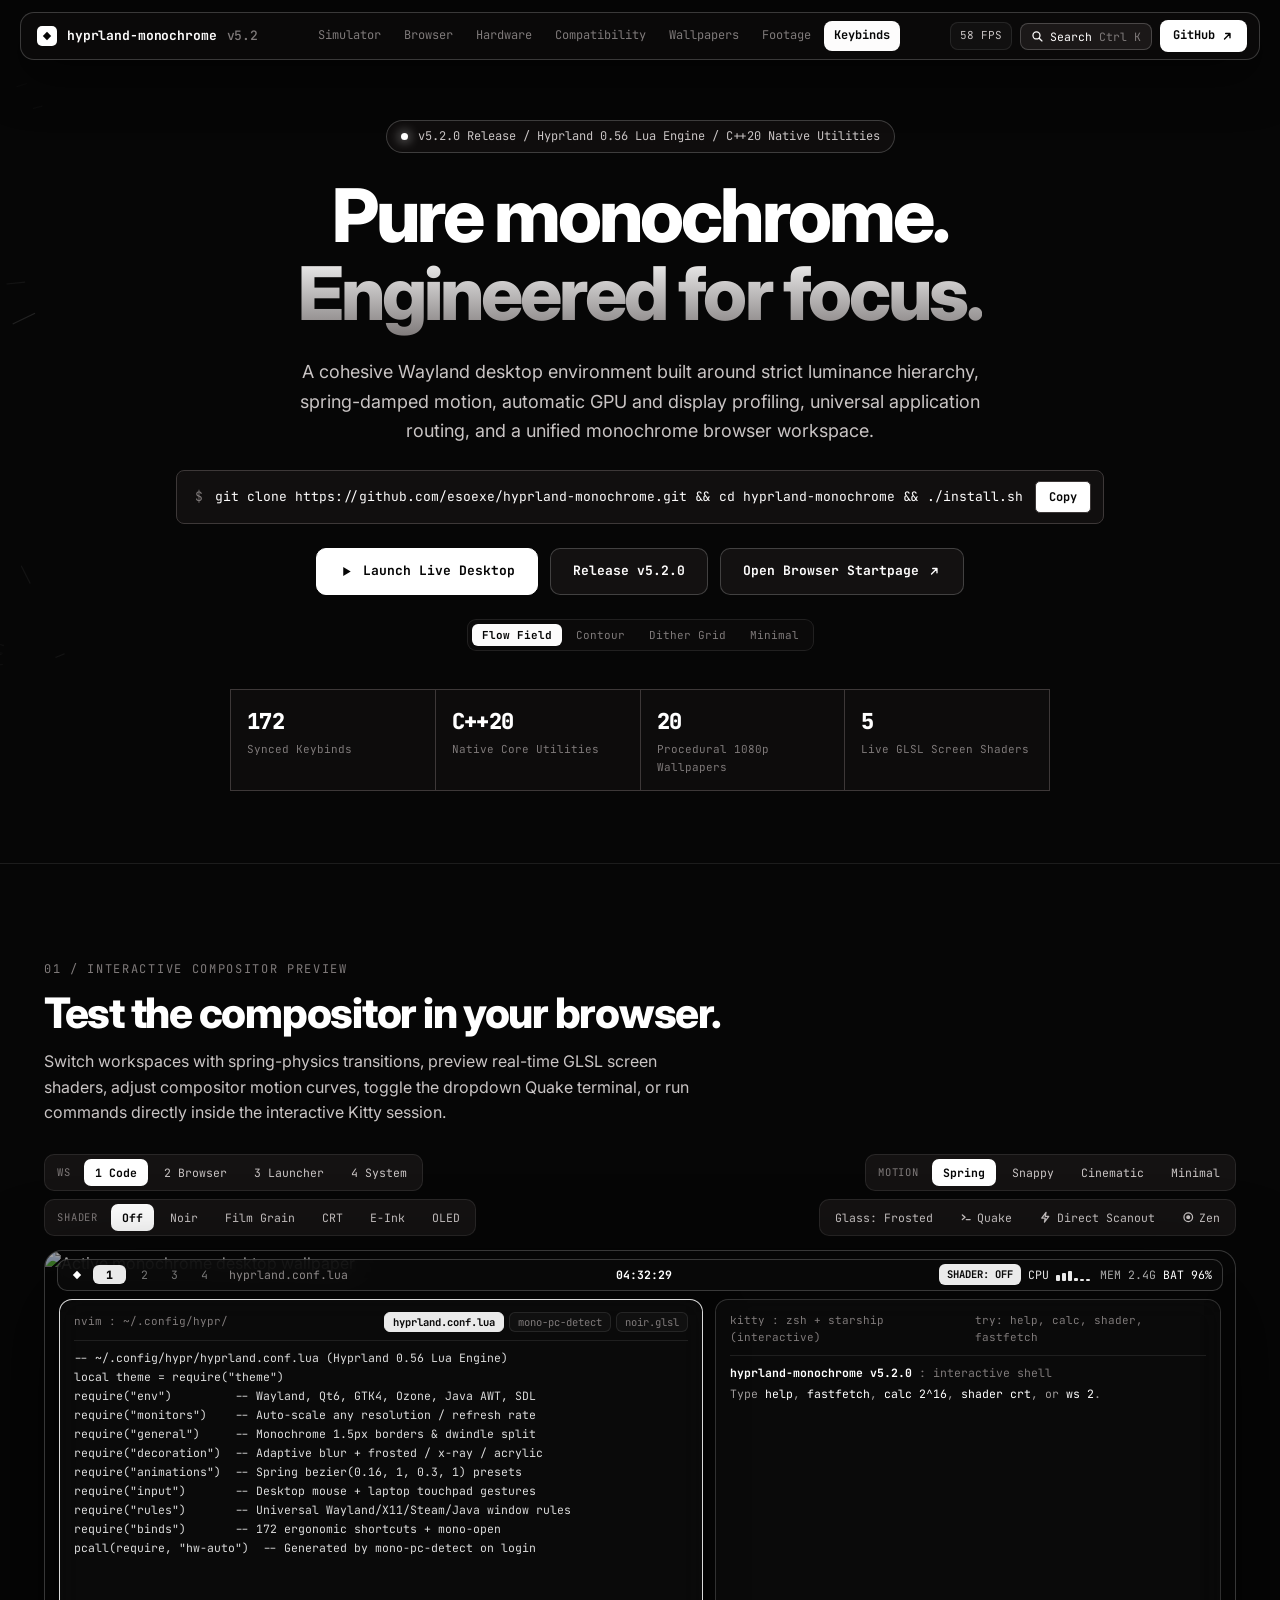
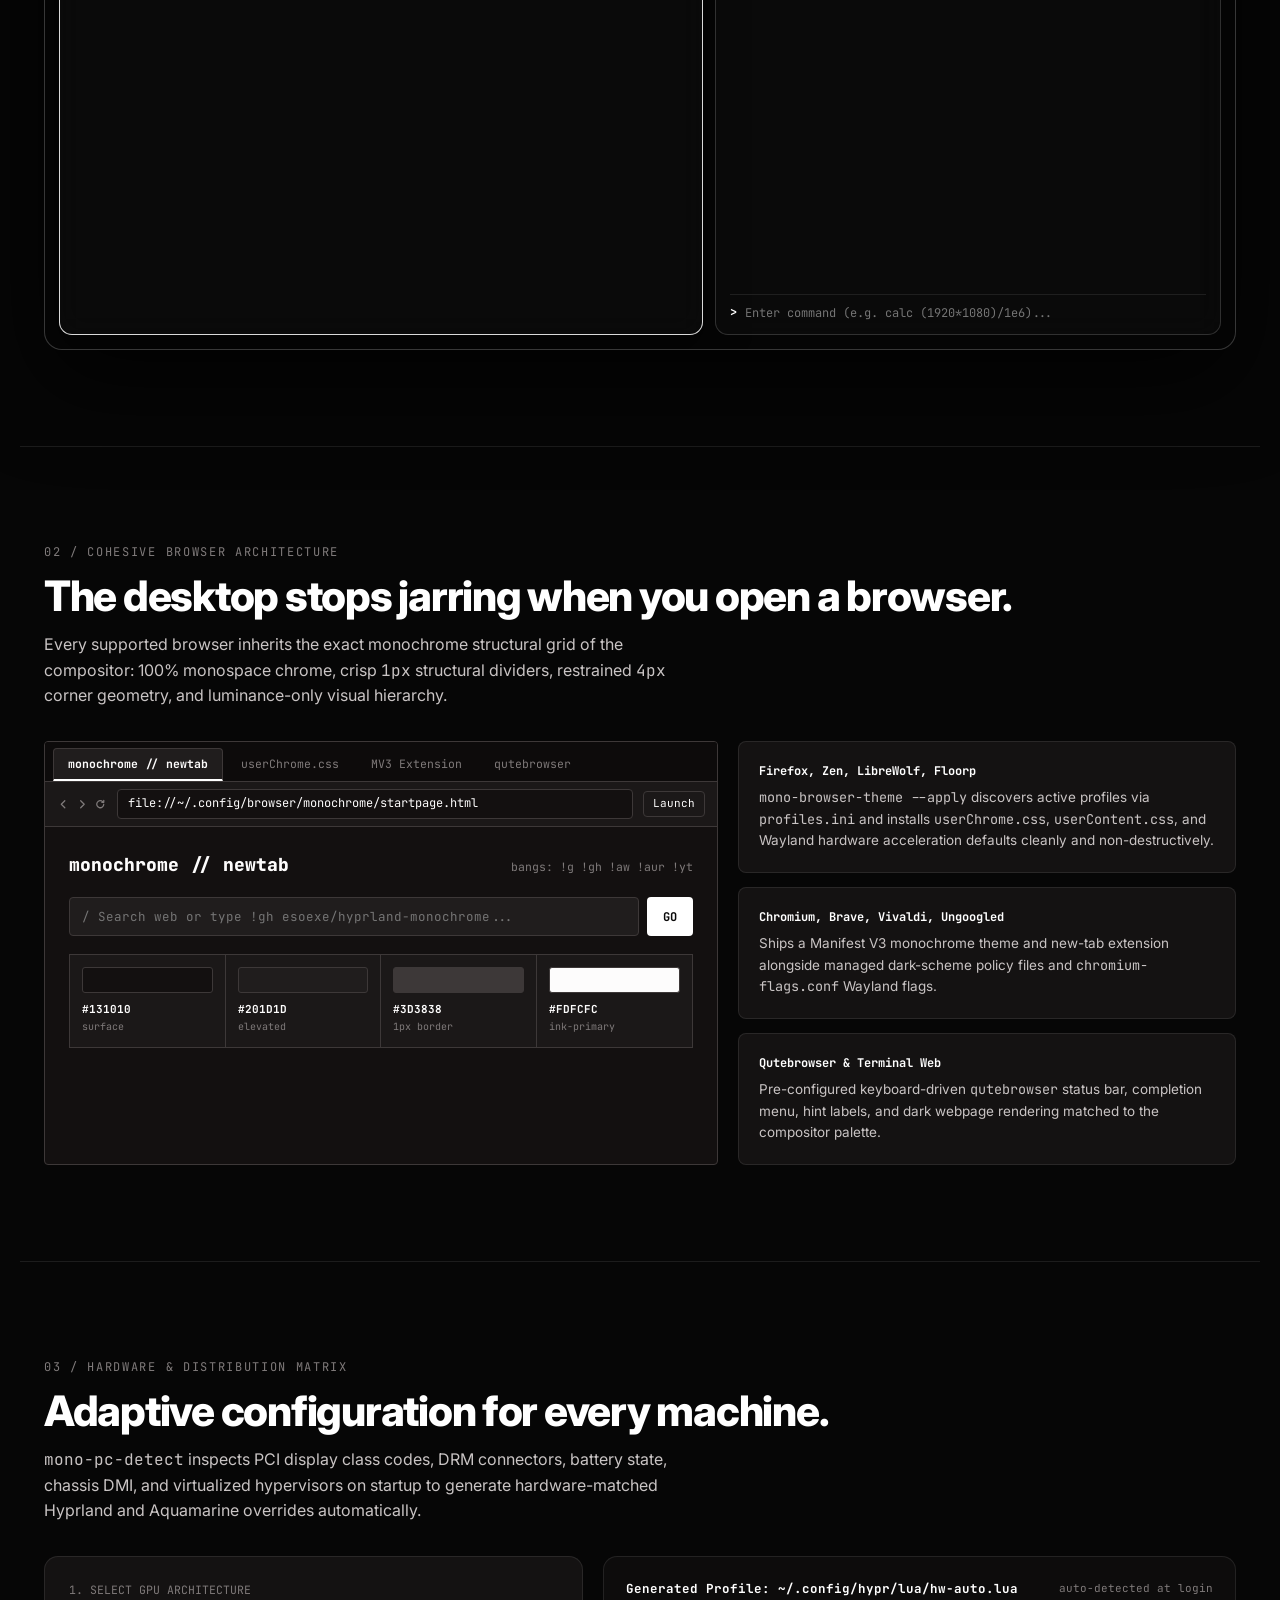
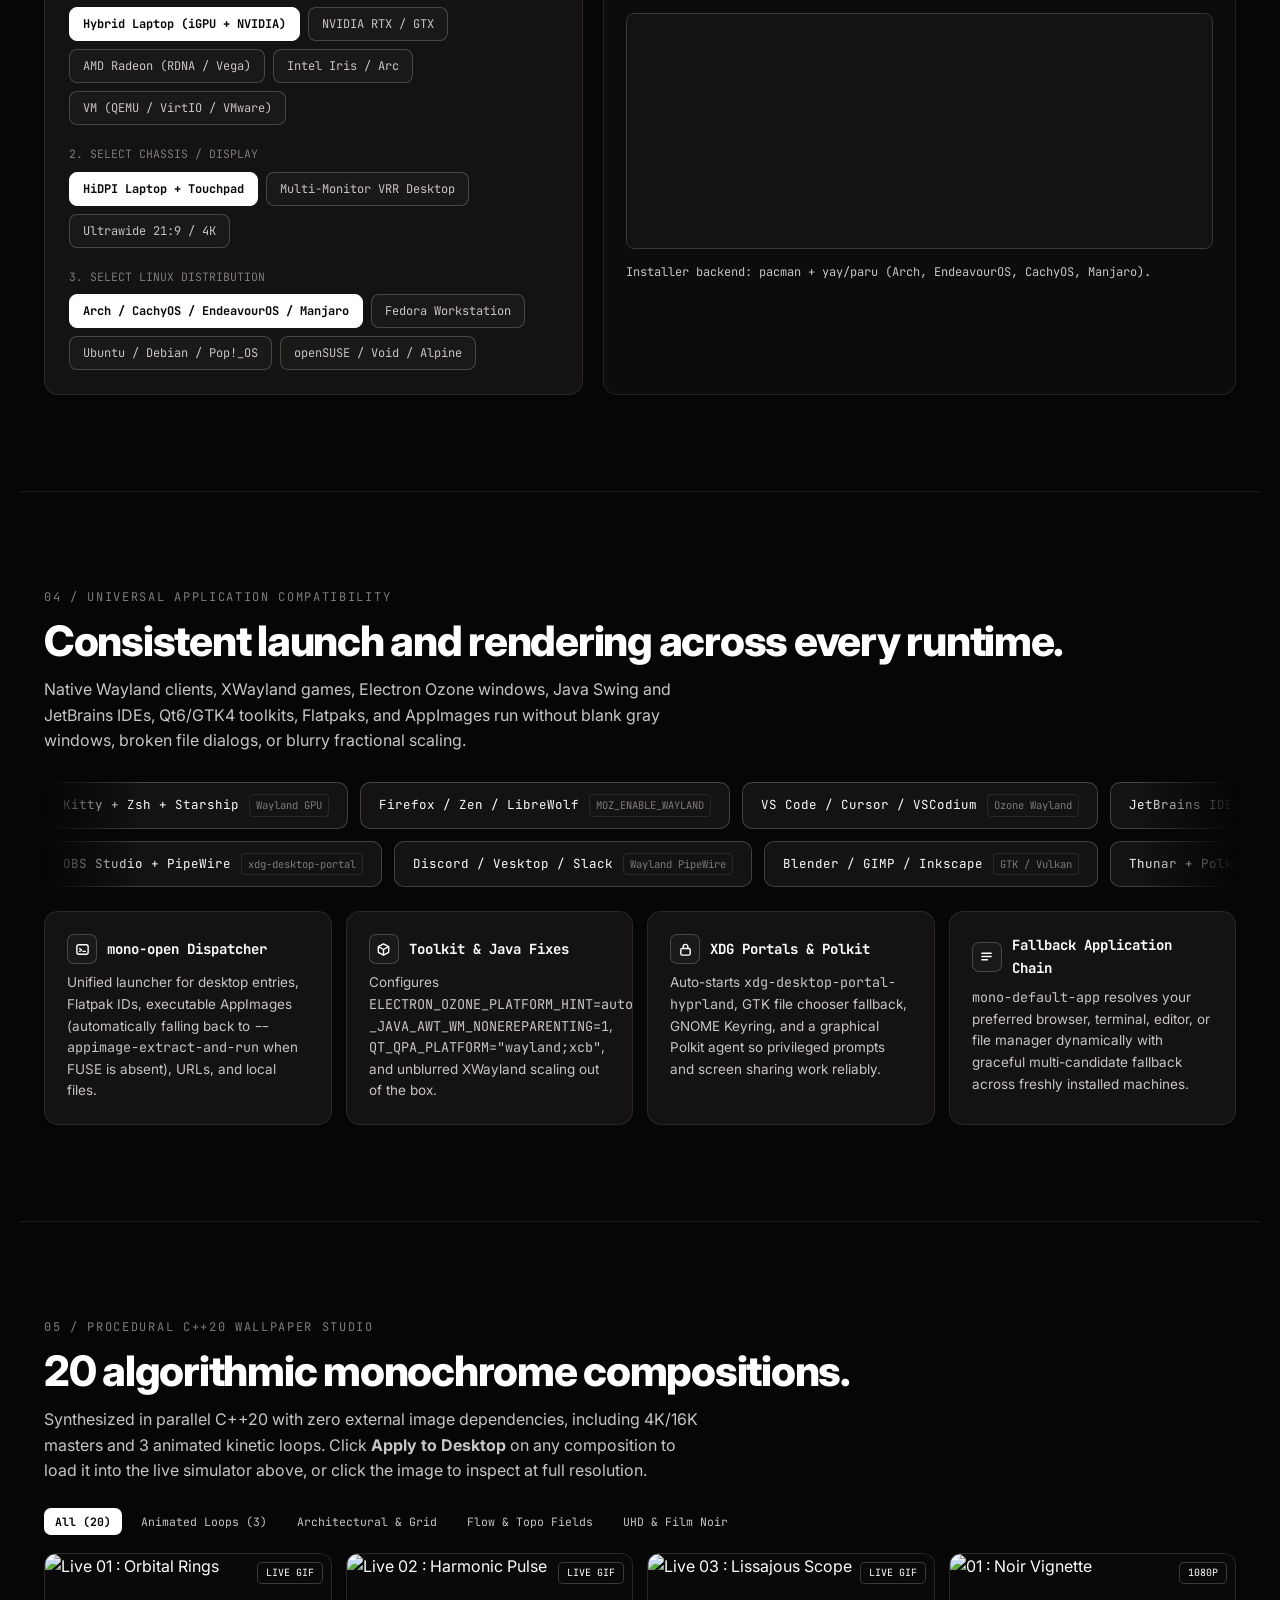
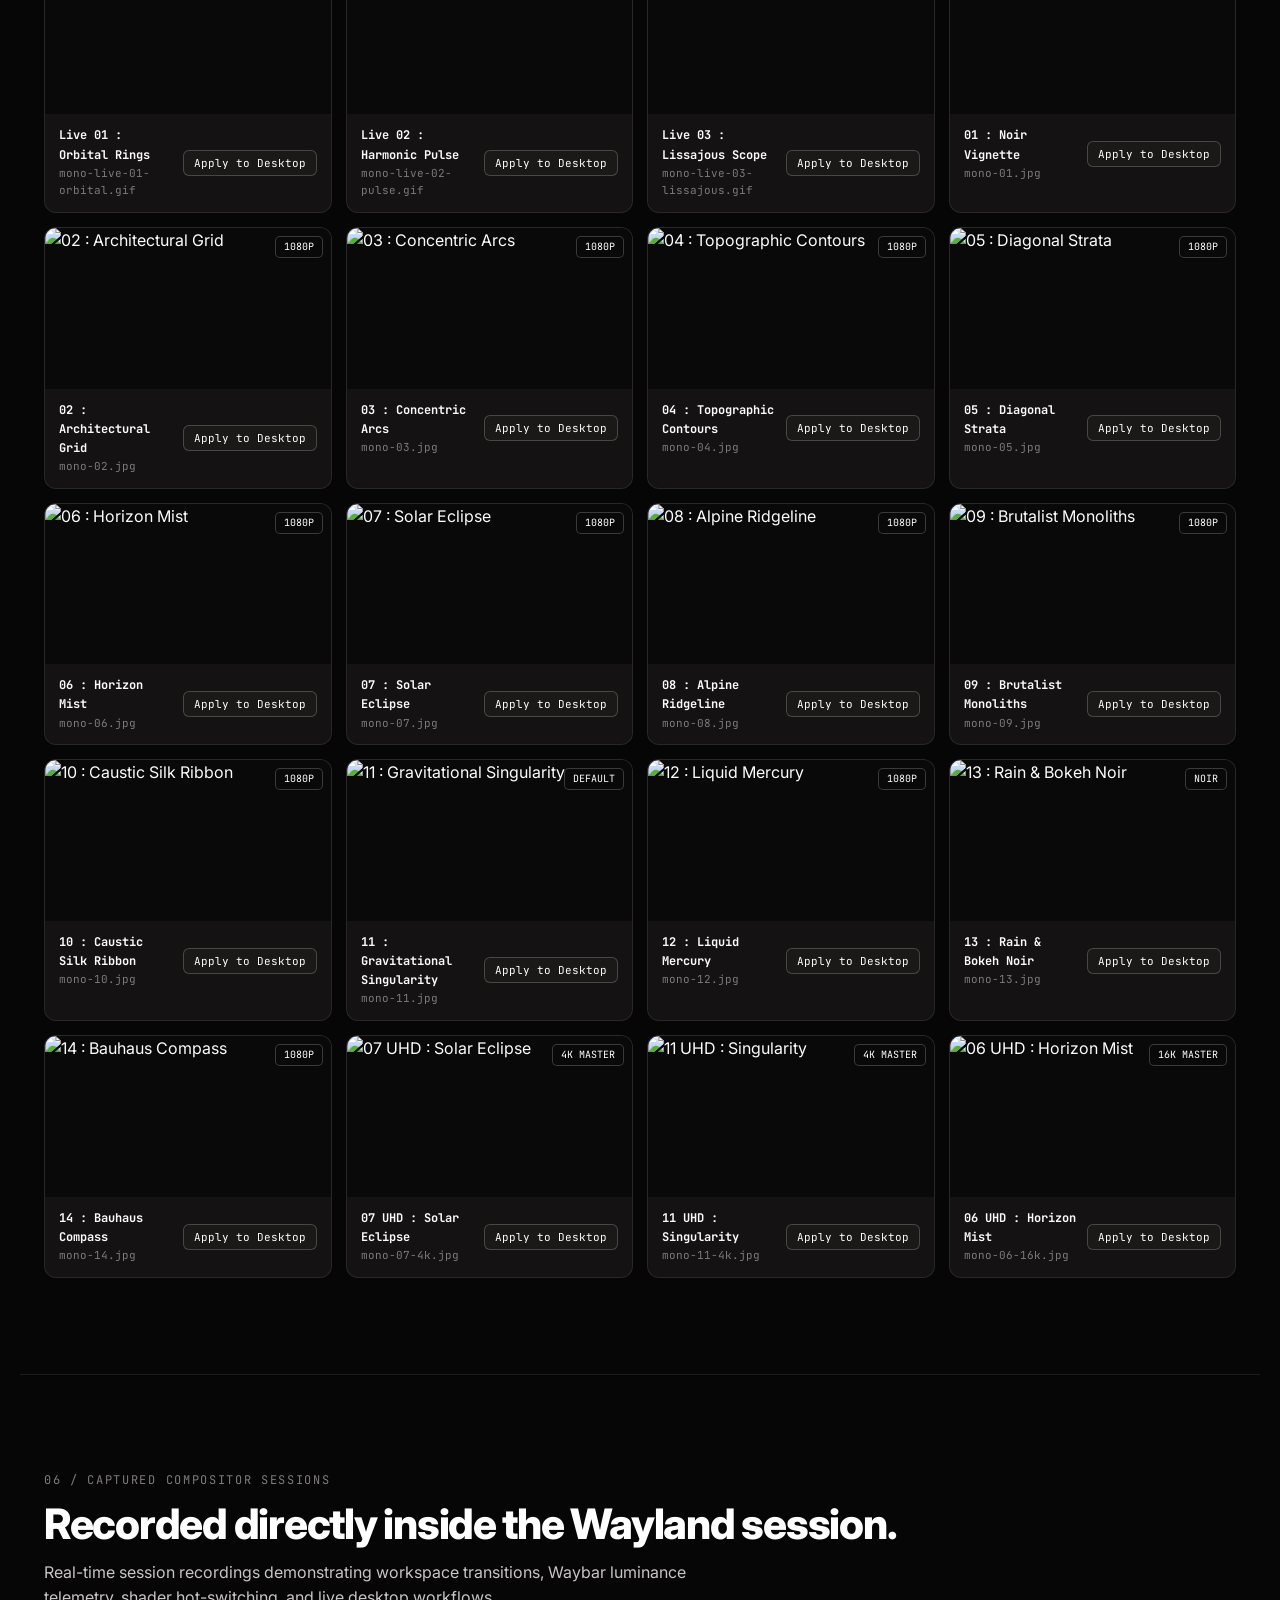
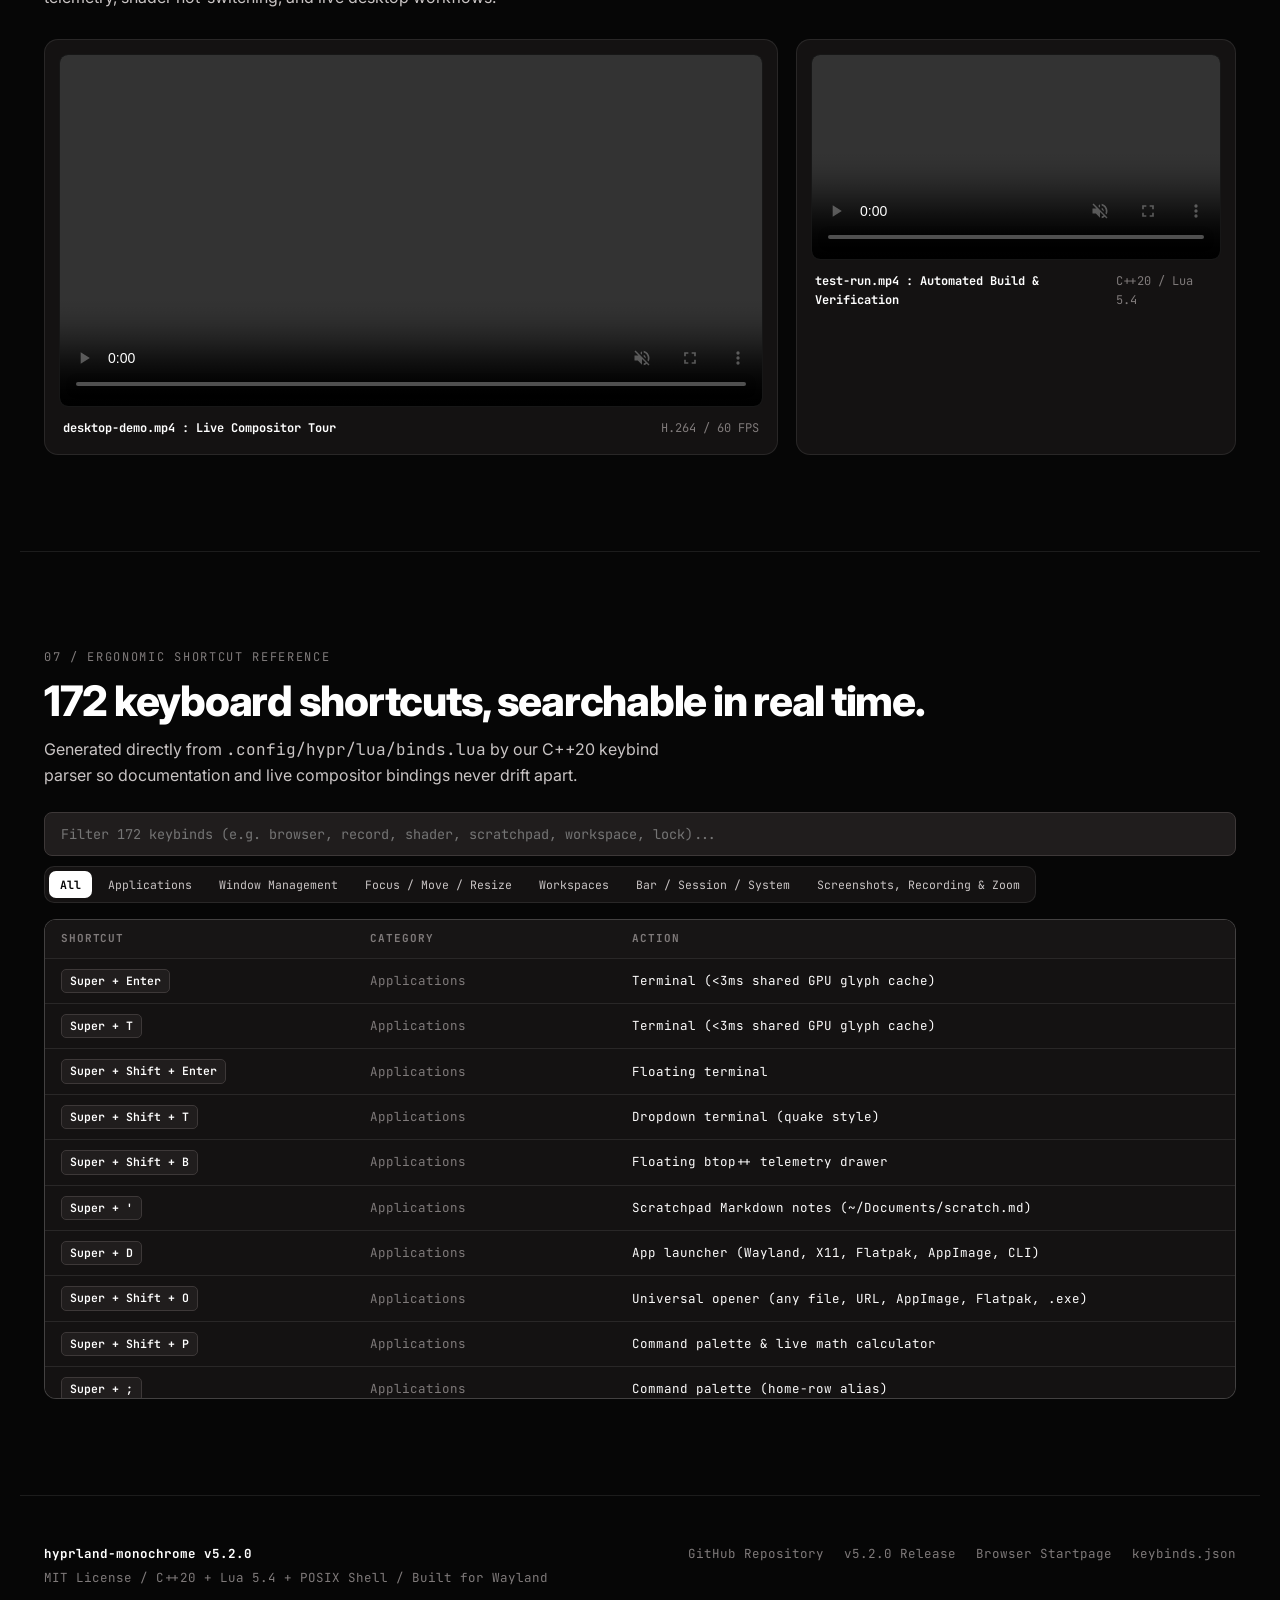
==== commit 8060b8cd: "fix(site): align all 20 wallpaper asset filenames & support inline viewer bundle" ====
--- a/site/index.html
+++ b/site/index.html
@@ -636,19 +636,19 @@
   <!-- 05. PROCEDURAL C++20 WALLPAPER STUDIO -->
   <section class="section reveal" id="wallpapers">
     <div class="sec-kicker">05 / Procedural C++20 Wallpaper Studio</div>
-    <h2 class="sec-title">20 algorithmic 1080p monochrome compositions.</h2>
+    <h2 class="sec-title">20 algorithmic monochrome compositions.</h2>
     <p class="sec-desc">
-      Synthesized in parallel C++20 with zero external image dependencies, paired with 4 animated
-      kinetic loops. Click <strong>Apply to Desktop</strong> on any composition to load it into the
-      live simulator above, or click the image to inspect at full 1920x1080 resolution.
+      Synthesized in parallel C++20 with zero external image dependencies, including 4K/16K masters
+      and 3 animated kinetic loops. Click <strong>Apply to Desktop</strong> on any composition to load
+      it into the live simulator above, or click the image to inspect at full resolution.
     </p>
 
     <div class="wall-filters" id="wall-filters">
-      <button type="button" class="sbtn on" data-wcat="all">All (24)</button>
-      <button type="button" class="sbtn" data-wcat="live">Animated Loops (4)</button>
+      <button type="button" class="sbtn on" data-wcat="all">All (20)</button>
+      <button type="button" class="sbtn" data-wcat="live">Animated Loops (3)</button>
       <button type="button" class="sbtn" data-wcat="geo">Architectural &amp; Grid</button>
       <button type="button" class="sbtn" data-wcat="field">Flow &amp; Topo Fields</button>
-      <button type="button" class="sbtn" data-wcat="minimal">OLED &amp; Film Noir</button>
+      <button type="button" class="sbtn" data-wcat="minimal">UHD &amp; Film Noir</button>
     </div>
 
     <div class="wall-grid" id="wall-grid"></div>
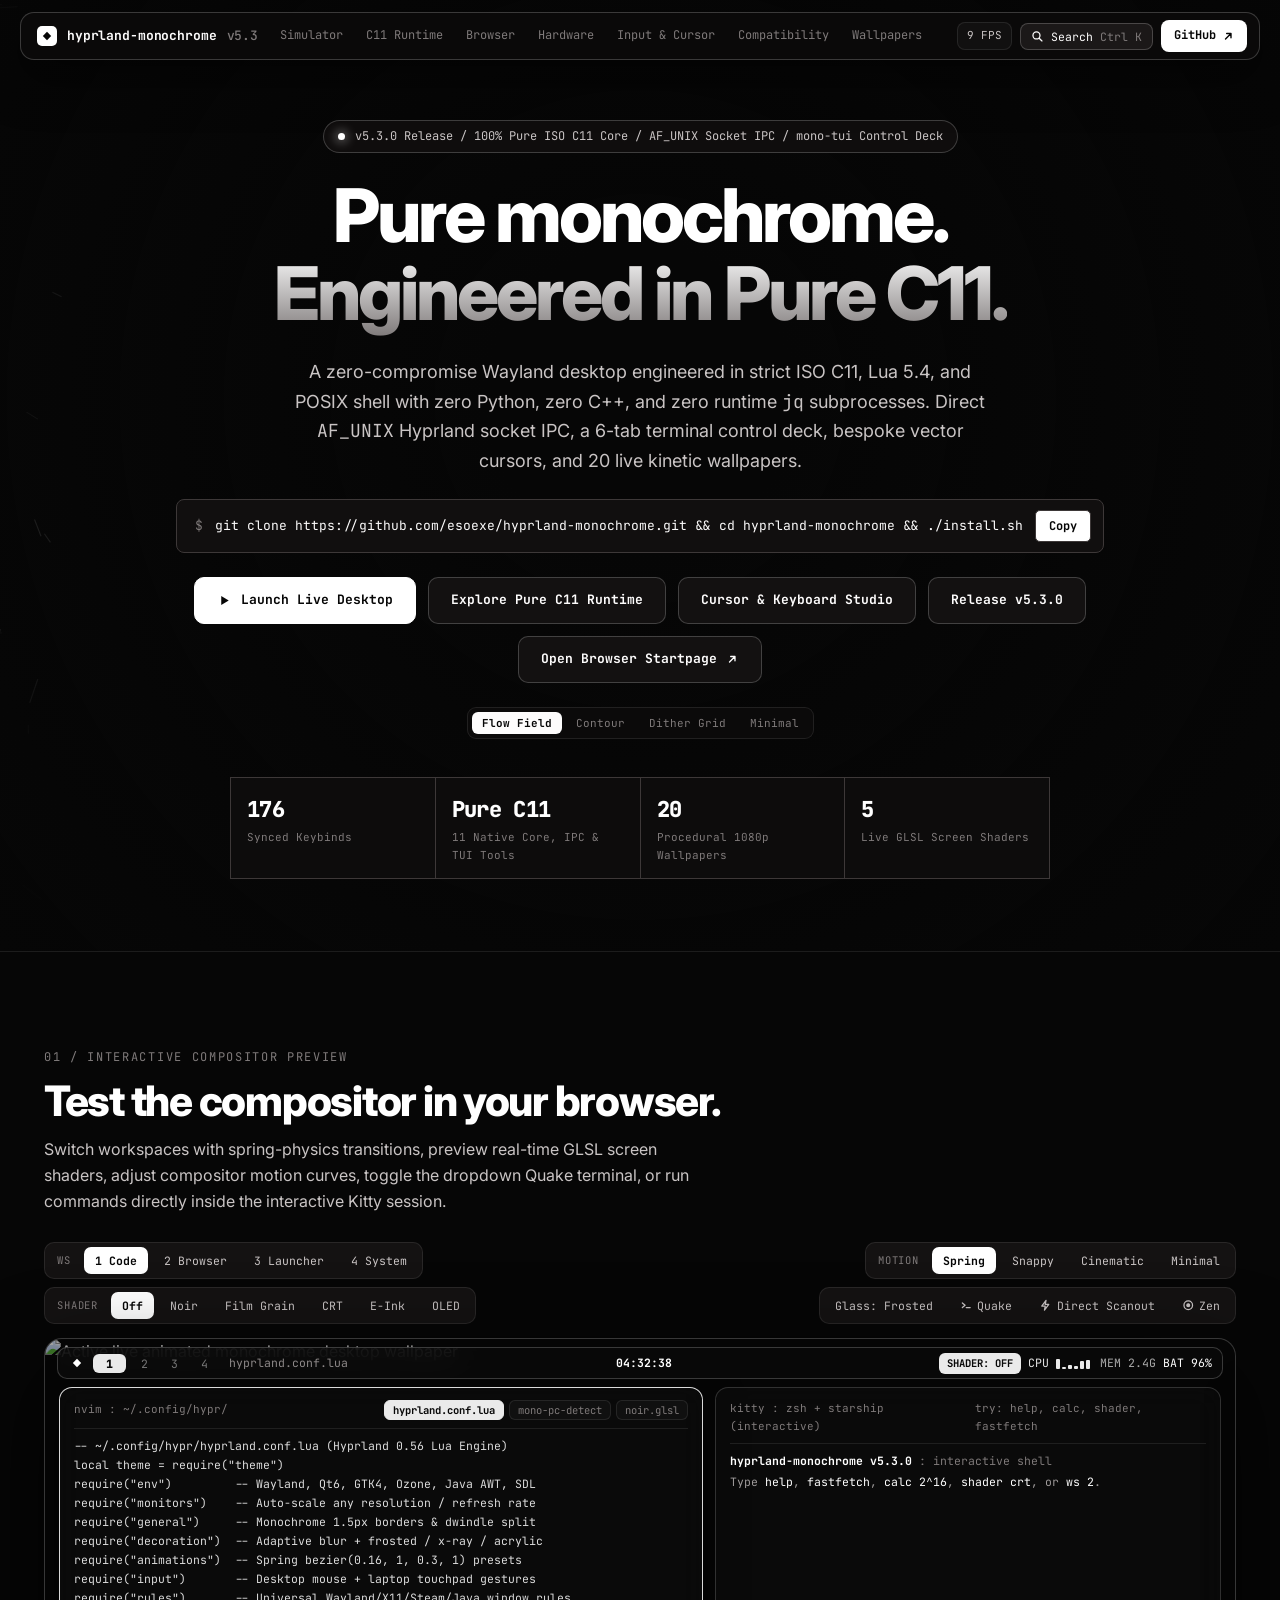
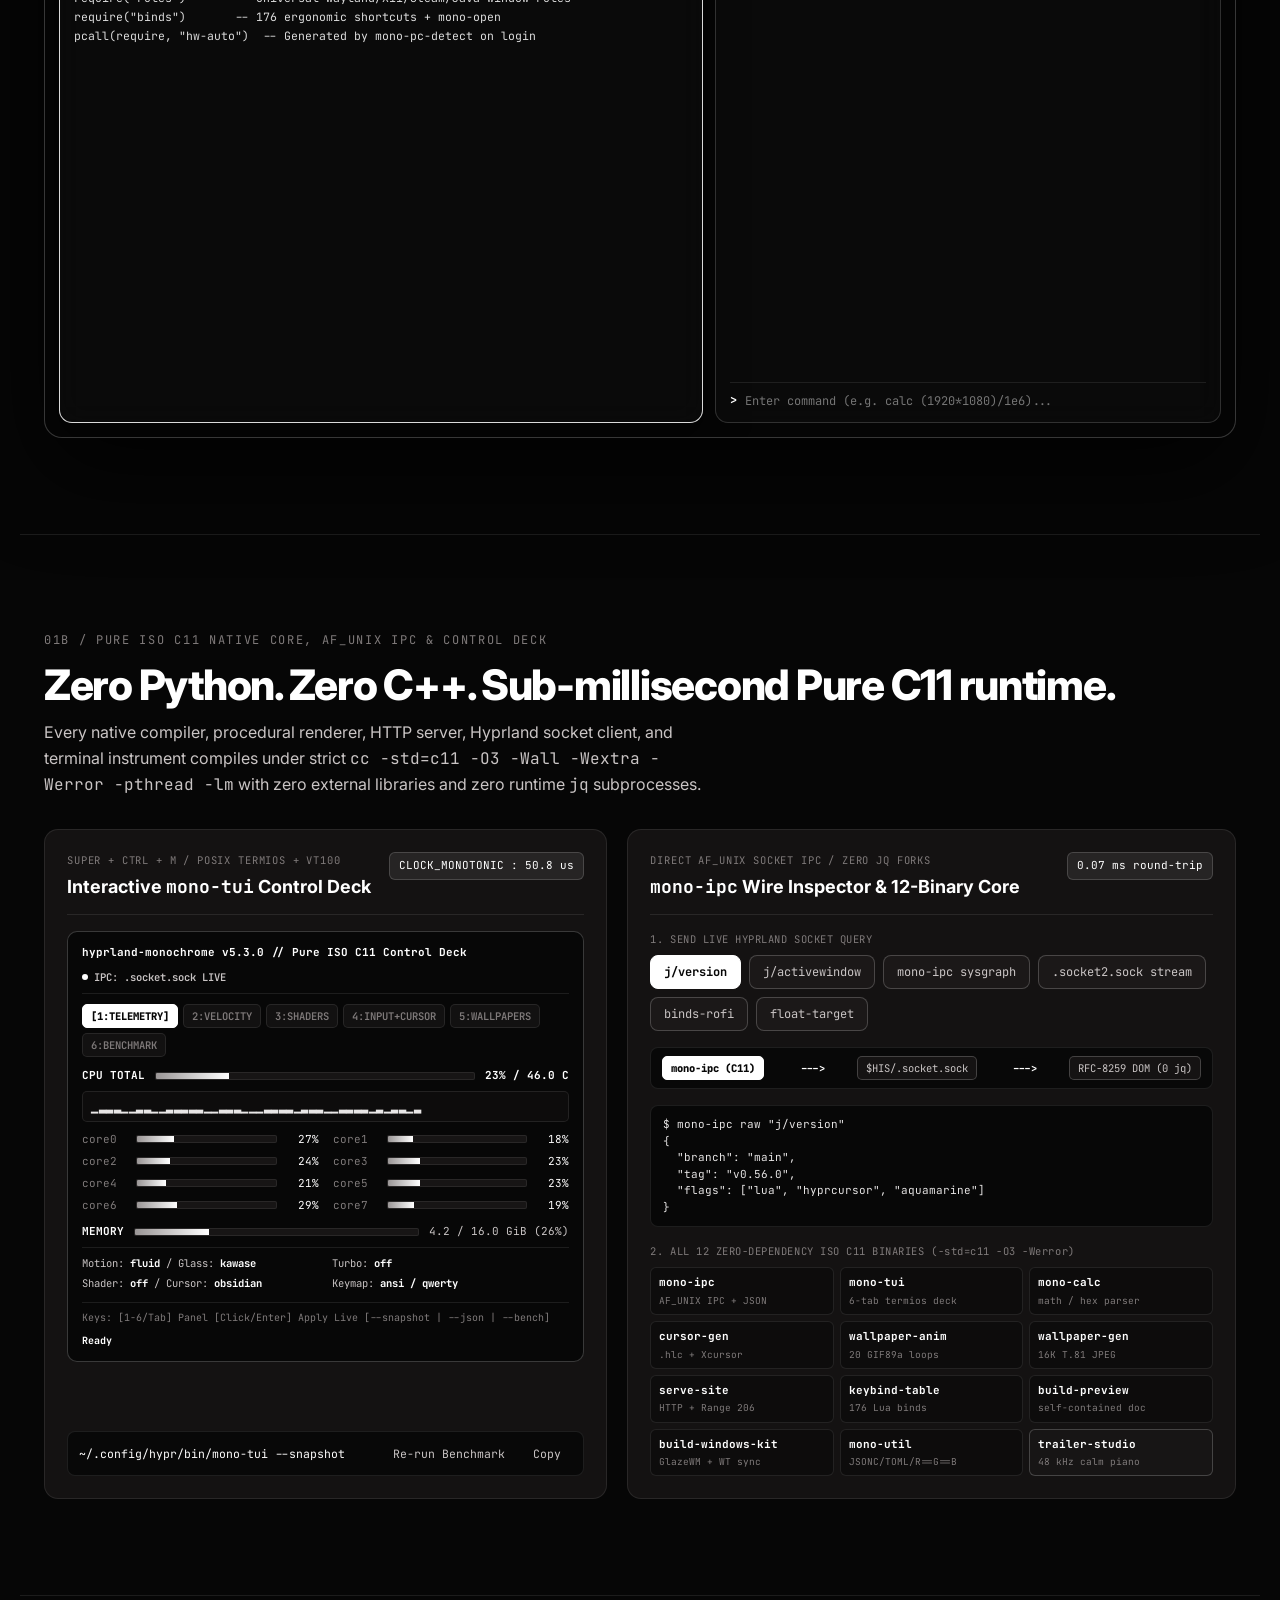
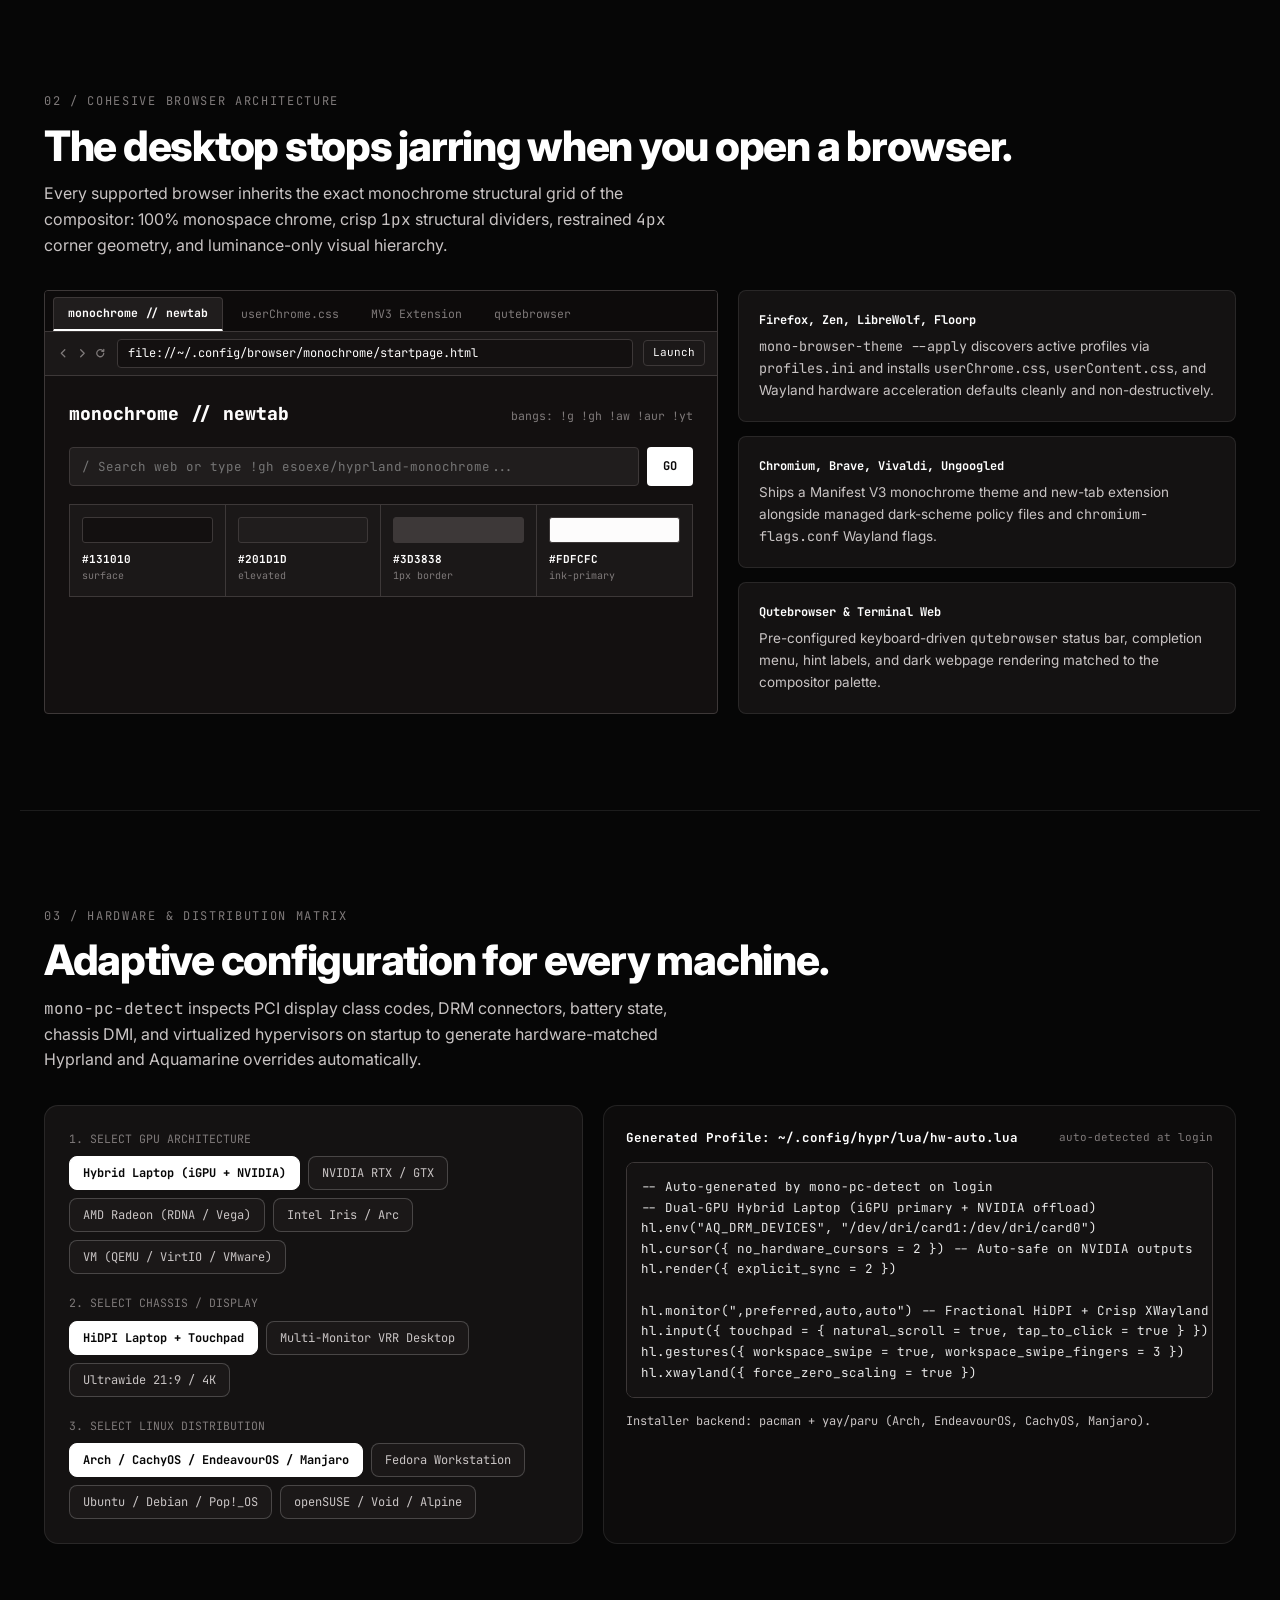
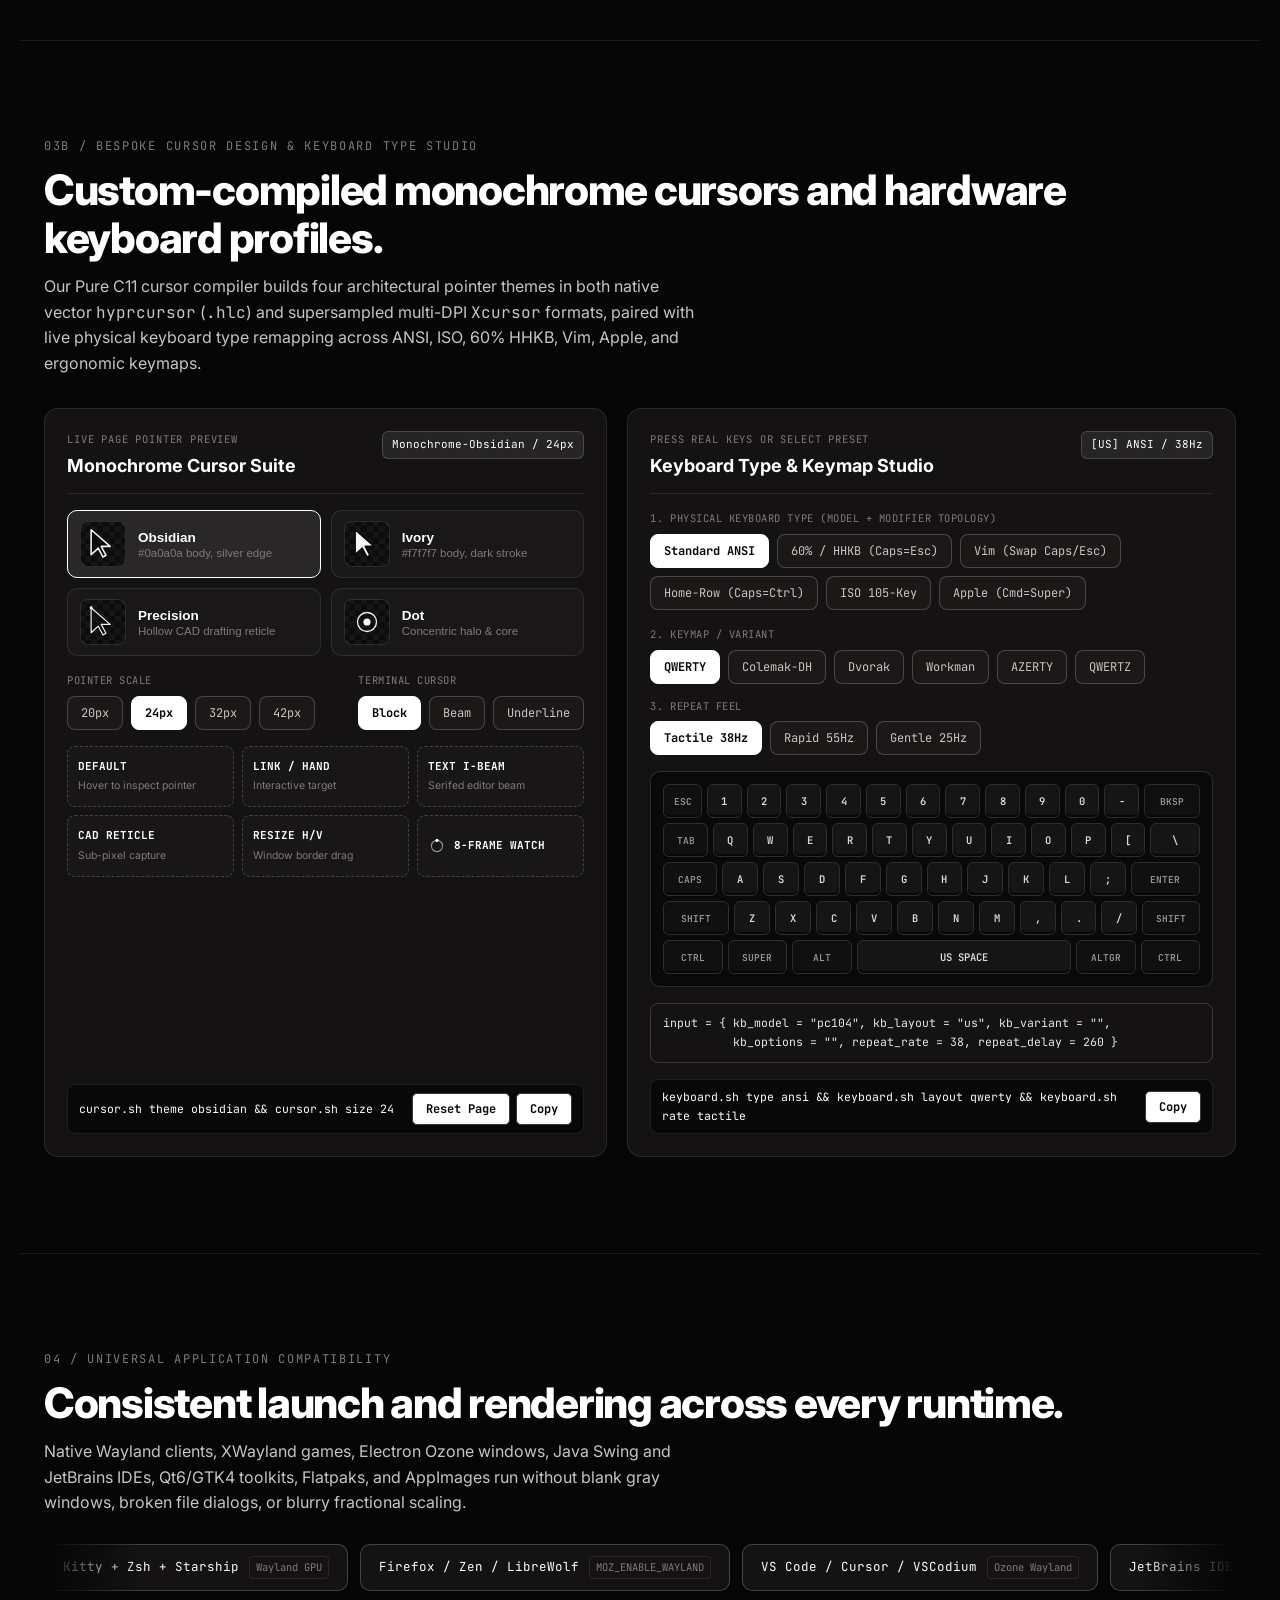
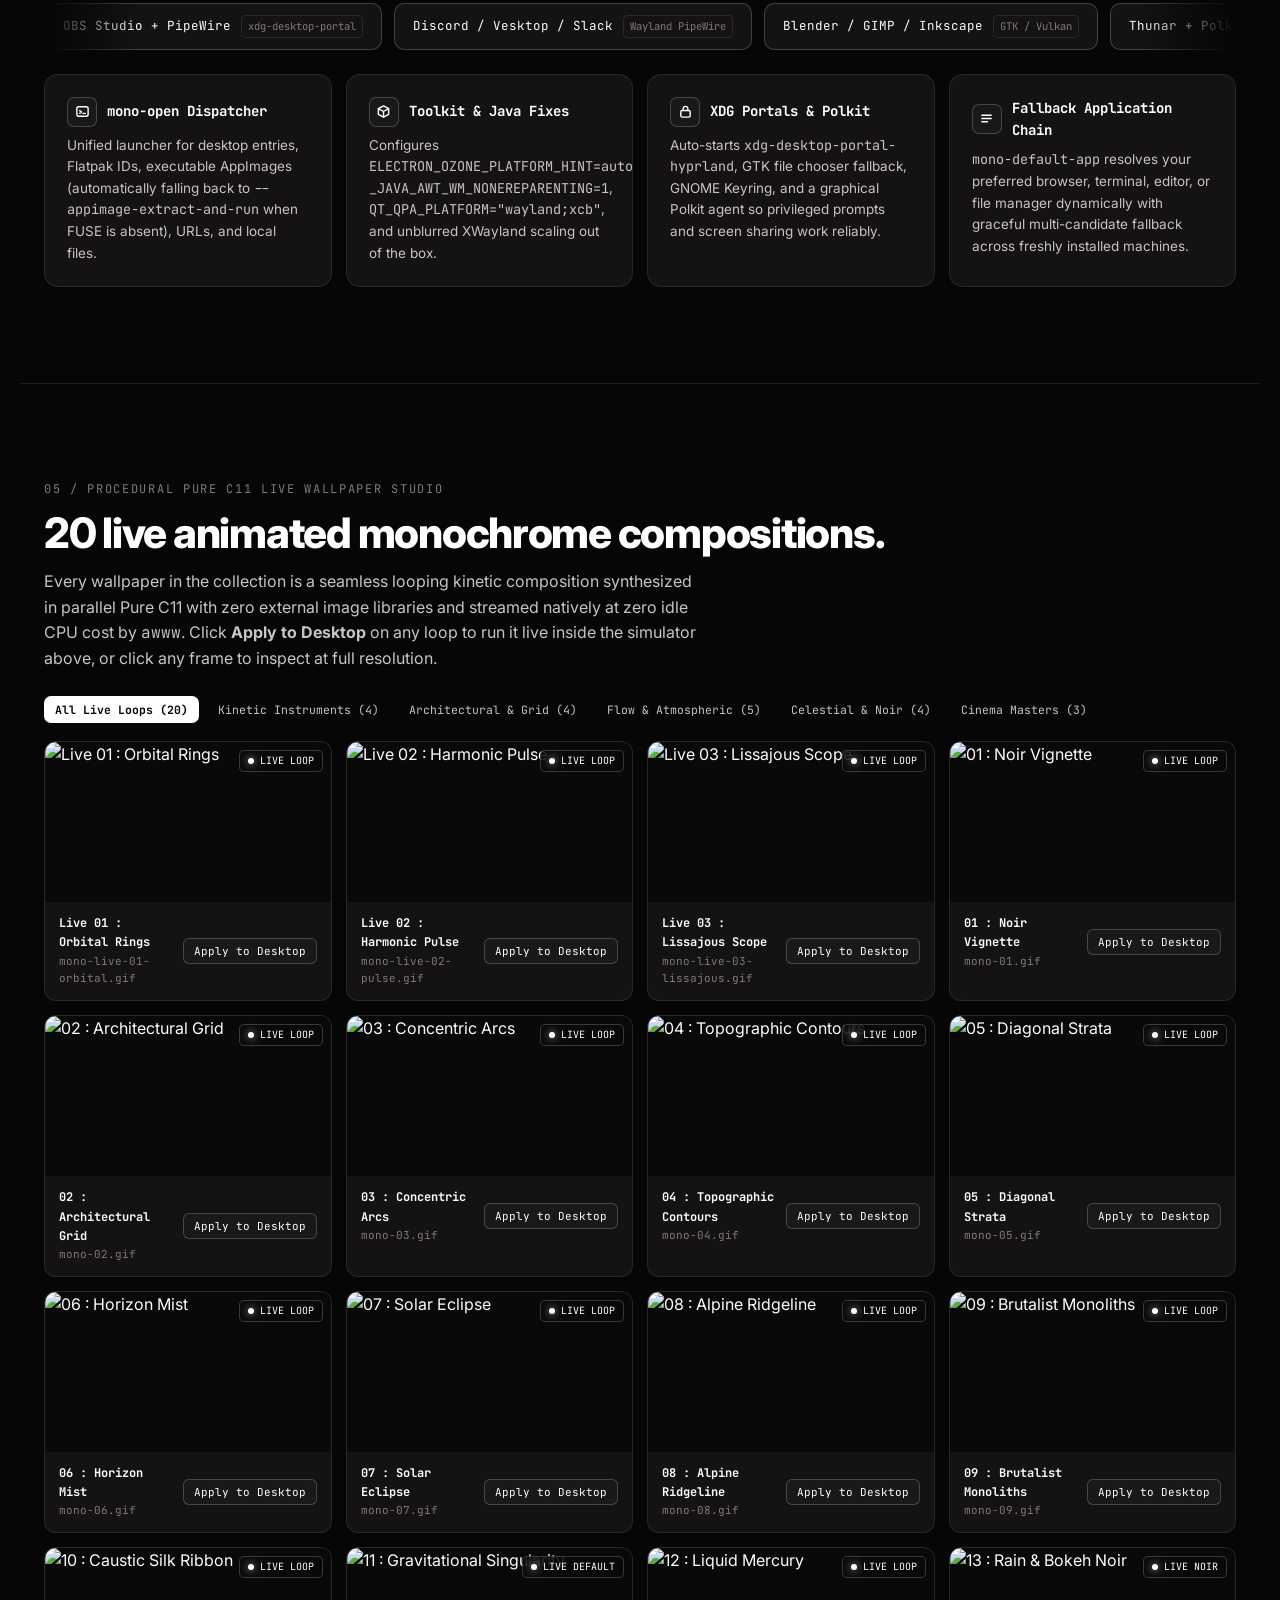
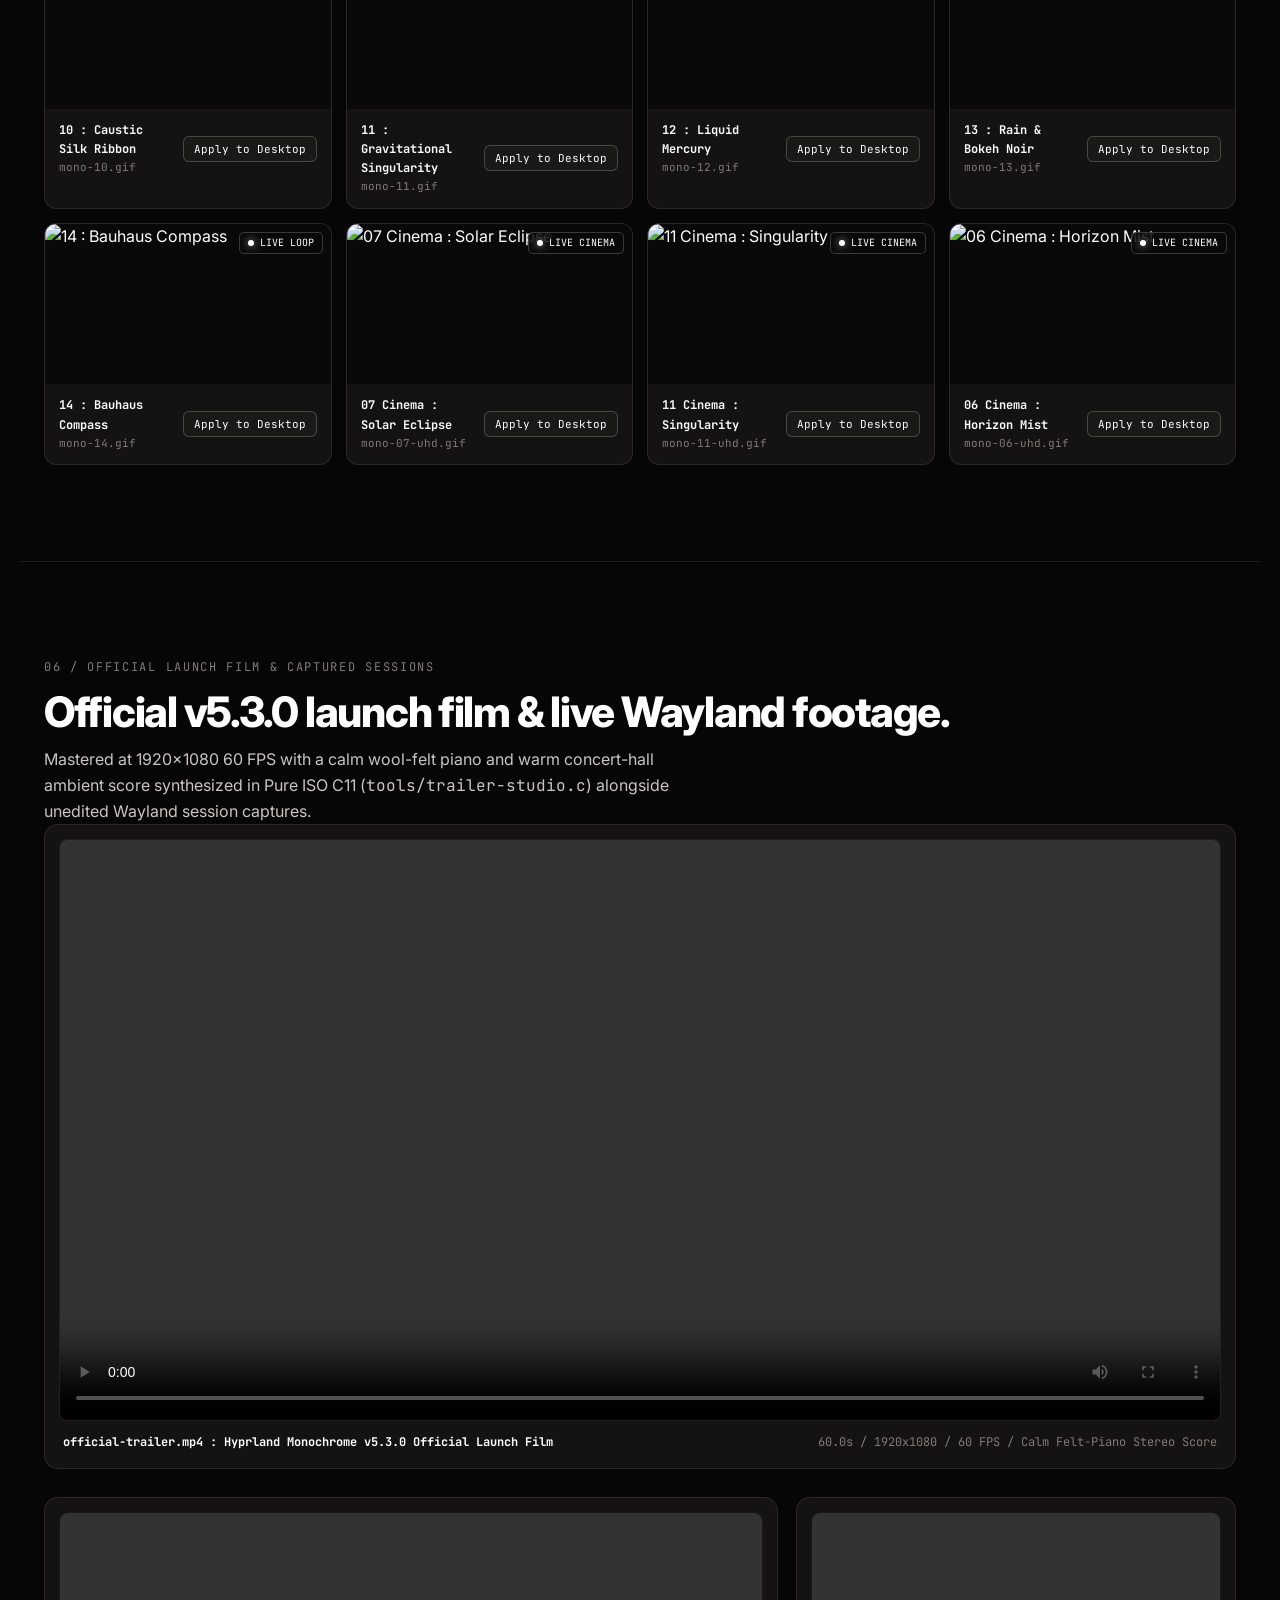
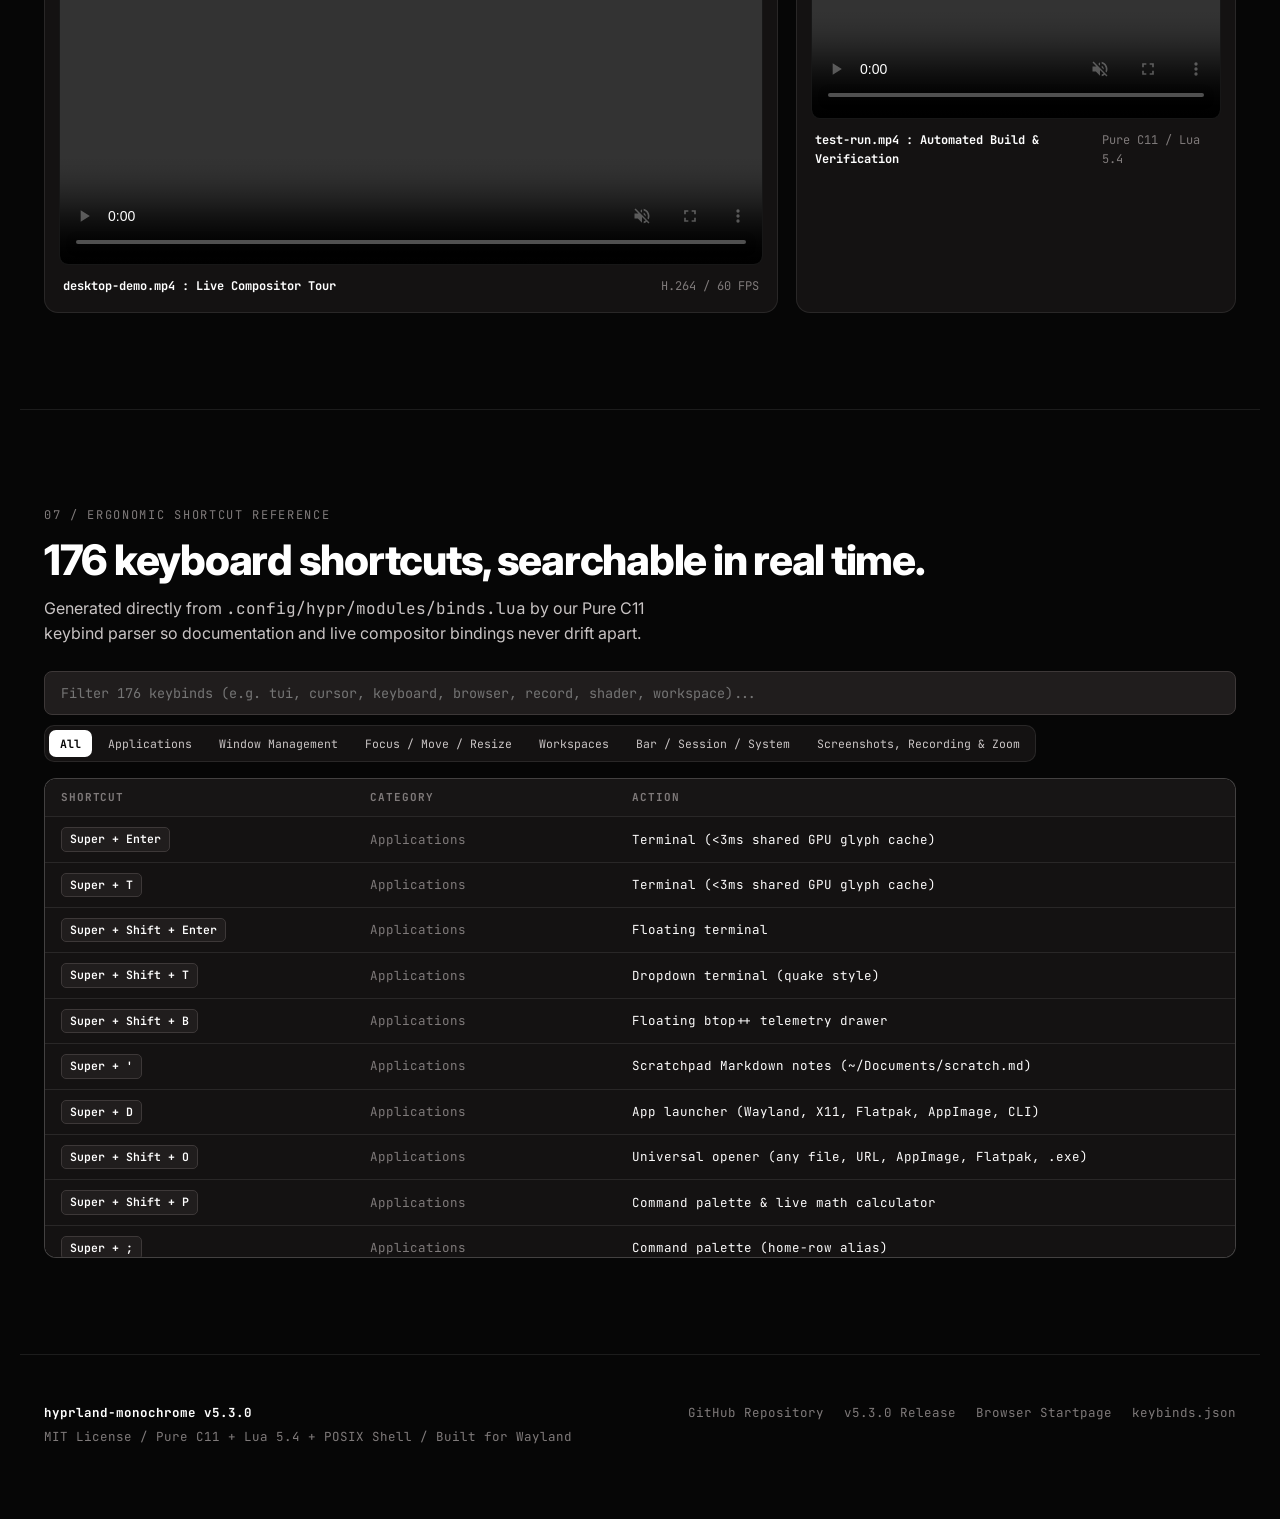
==== commit 63232753: "feat(v5.3.0): 100% Pure ISO C11 core, AF_UNIX mono-ipc, mono-tui deck, cursor/keyboard studio & calm" ====
--- a/site/index.html
+++ b/site/index.html
@@ -4,7 +4,7 @@
   <meta charset="utf-8" />
   <meta name="viewport" content="width=device-width, initial-scale=1" />
   <title>hyprland-monochrome : Precision Monochrome Wayland Desktop</title>
-  <meta name="description" content="A minimalist monochrome Hyprland 0.56 desktop environment engineered in C++20 and Lua. Adaptive GPU profiles, GLSL shaders, cohesive browser chrome, and 172 ergonomic keybinds." />
+  <meta name="description" content="A minimalist monochrome Hyprland 0.56 desktop environment engineered in Pure C11 and Lua. Bespoke vector cursors, physical keyboard type profiles, adaptive GPU tuning, GLSL shaders, and 176 ergonomic keybinds." />
   <meta name="theme-color" content="#060606" />
   <link rel="icon" type="image/svg+xml" href="favicon.svg" />
   <link rel="preconnect" href="https://fonts.googleapis.com" />
@@ -26,13 +26,15 @@
           </svg>
         </span>
         <span>hyprland-monochrome</span>
-        <span style="color:var(--ink-muted);font-weight:500">v5.2</span>
+        <span style="color:var(--ink-muted);font-weight:500">v5.3</span>
       </a>
 
       <div class="nav-links" id="nav-links">
         <a href="#simulator" class="nav-link active">Simulator</a>
+        <a href="#c11-runtime" class="nav-link">C11 Runtime</a>
         <a href="#browser" class="nav-link">Browser</a>
         <a href="#hardware" class="nav-link">Hardware</a>
+        <a href="#input-studio" class="nav-link">Input &amp; Cursor</a>
         <a href="#apps" class="nav-link">Compatibility</a>
         <a href="#wallpapers" class="nav-link">Wallpapers</a>
         <a href="#footage" class="nav-link">Footage</a>
@@ -67,18 +69,19 @@
     <div class="hero-inner">
       <div class="hero-eyebrow">
         <span class="pulse-dot"></span>
-        <span>v5.2.0 Release  /  Hyprland 0.56 Lua Engine  /  C++20 Native Utilities</span>
+        <span>v5.3.0 Release  /  100% Pure ISO C11 Core  /  AF_UNIX Socket IPC  /  mono-tui Control Deck</span>
       </div>
 
       <h1 class="hero-title">
         Pure monochrome.<br />
-        <span class="silver">Engineered for focus.</span>
+        <span class="silver">Engineered in Pure C11.</span>
       </h1>
 
       <p class="hero-sub">
-        A cohesive Wayland desktop environment built around strict luminance hierarchy,
-        spring-damped motion, automatic GPU and display profiling, universal application
-        routing, and a unified monochrome browser workspace.
+        A zero-compromise Wayland desktop engineered in strict ISO C11, Lua 5.4, and POSIX shell
+        with zero Python, zero C++, and zero runtime <code>jq</code> subprocesses. Direct
+        <code>AF_UNIX</code> Hyprland socket IPC, a 6-tab terminal control deck, bespoke vector
+        cursors, and 20 live kinetic wallpapers.
       </p>
 
       <div class="install-box" role="region" aria-label="One-line install command">
@@ -94,8 +97,14 @@
           </svg>
           <span>Launch Live Desktop</span>
         </a>
-        <a href="https://github.com/esoexe/hyprland-monochrome/releases/tag/v5.2.0" target="_blank" rel="noopener" class="btn-ghost">
-          <span>Release v5.2.0</span>
+        <a href="#c11-runtime" class="btn-ghost">
+          <span>Explore Pure C11 Runtime</span>
+        </a>
+        <a href="#input-studio" class="btn-ghost">
+          <span>Cursor &amp; Keyboard Studio</span>
+        </a>
+        <a href="https://github.com/esoexe/hyprland-monochrome/releases/latest" target="_blank" rel="noopener" class="btn-ghost">
+          <span>Release v5.3.0</span>
         </a>
         <a href="newtab.html" target="_blank" rel="noopener" class="btn-ghost">
           <span>Open Browser Startpage</span>
@@ -114,12 +123,12 @@
 
       <div class="hero-metrics">
         <div class="metric-cell">
-          <div class="metric-val" data-count="172">172</div>
+          <div class="metric-val" data-count="176">176</div>
           <div class="metric-lbl">Synced Keybinds</div>
         </div>
         <div class="metric-cell">
-          <div class="metric-val">C++20</div>
-          <div class="metric-lbl">Native Core Utilities</div>
+          <div class="metric-val">Pure C11</div>
+          <div class="metric-lbl">11 Native Core, IPC &amp; TUI Tools</div>
         </div>
         <div class="metric-cell">
           <div class="metric-val" data-count="20">20</div>
@@ -195,7 +204,7 @@
     </div>
 
     <div class="os-stage" id="os-stage">
-      <img src="wallpapers/mono-11.jpg" alt="Active monochrome desktop wallpaper" class="os-wallpaper" id="os-wallpaper" />
+      <img src="wallpapers/mono-11.gif" alt="Active live animated monochrome desktop wallpaper" class="os-wallpaper" id="os-wallpaper" />
       <canvas class="os-grain-canvas" id="os-grain-canvas" width="240" height="150"></canvas>
       <div class="os-crt-overlay"></div>
 
@@ -270,7 +279,7 @@
               <span>try: help, calc, shader, fastfetch</span>
             </div>
             <div class="kitty-out" id="kitty-out">
-              <div><span style="color:#fff;font-weight:700">hyprland-monochrome v5.2.0</span> <span style="color:#7f7a7a">: interactive shell</span></div>
+              <div><span style="color:#fff;font-weight:700">hyprland-monochrome v5.3.0</span> <span style="color:#7f7a7a">: interactive shell</span></div>
               <div style="color:#9e9a9a">Type <span style="color:#fff">help</span>, <span style="color:#fff">fastfetch</span>, <span style="color:#fff">calc 2^16</span>, <span style="color:#fff">shader crt</span>, or <span style="color:#fff">ws 2</span>.</div>
             </div>
             <form class="kitty-form" id="kitty-form" autocomplete="off">
@@ -339,7 +348,7 @@
 
           <div class="os-win">
             <div class="win-bar">
-              <span>mono-calc (C++20 expression engine)</span>
+              <span>mono-calc (Pure C11 expression engine)</span>
               <span>Super + =</span>
             </div>
             <div style="display:flex;flex-direction:column;gap:10px;margin-top:4px">
@@ -349,7 +358,7 @@
                 <span id="ws-calc-out" style="font-size:18px;font-weight:800;color:#fff">81.59</span>
               </div>
               <div style="color:#888;font-size:11px;line-height:1.5">
-                Compiled native C++20 recursive-descent parser supporting <code>sin</code>, <code>cos</code>, <code>sqrt</code>, <code>log</code>, <code>pi</code>, and exponentiation with sub-millisecond latency.
+                Compiled native Pure C11 recursive-descent parser supporting <code>sin</code>, <code>cos</code>, <code>sqrt</code>, <code>log</code>, <code>pi</code>, and exponentiation with sub-millisecond latency.
               </div>
             </div>
           </div>
@@ -384,6 +393,112 @@
                 <div style="color:#888;font-size:11px">Lossless PNG capture with instant vector annotation</div>
               </div>
             </div>
+          </div>
+        </div>
+      </div>
+    </div>
+  </section>
+
+  <!-- 01B. PURE ISO C11 ARCHITECTURE, AF_UNIX IPC & TERMINAL CONTROL DECK -->
+  <section class="section reveal" id="c11-runtime">
+    <div class="sec-kicker">01B / Pure ISO C11 Native Core, AF_UNIX IPC &amp; Control Deck</div>
+    <h2 class="sec-title">Zero Python. Zero C++. Sub-millisecond Pure C11 runtime.</h2>
+    <p class="sec-desc">
+      Every native compiler, procedural renderer, HTTP server, Hyprland socket client, and terminal
+      instrument compiles under strict <code>cc -std=c11 -O3 -Wall -Wextra -Werror -pthread -lm</code>
+      with zero external libraries and zero runtime <code>jq</code> subprocesses.
+    </p>
+
+    <div class="studio-split">
+      <!-- LEFT: Interactive mono-tui 6-Tab Terminal Control Deck -->
+      <div class="spot-card studio-panel">
+        <div class="studio-head">
+          <div>
+            <div class="mono studio-tag">SUPER + CTRL + M  /  POSIX TERMIOS + VT100</div>
+            <h3 class="studio-h3">Interactive <code>mono-tui</code> Control Deck</h3>
+          </div>
+          <span class="mono studio-badge" id="tui-status-pill">CLOCK_MONOTONIC : 50.8 us</span>
+        </div>
+
+        <div class="tui-terminal" id="tui-terminal" tabindex="0" aria-label="Interactive mono-tui 6-tab terminal control deck">
+          <div class="tui-top-line">
+            <span>hyprland-monochrome v5.3.0 // Pure ISO C11 Control Deck</span>
+            <span class="tui-live-tag"><span class="tui-dot"></span>IPC: .socket.sock LIVE</span>
+          </div>
+
+          <div class="tui-tabs" id="tui-tabs" role="tablist">
+            <button type="button" class="tui-tab active" data-tuitab="0" role="tab">[1:TELEMETRY]</button>
+            <button type="button" class="tui-tab" data-tuitab="1" role="tab">2:VELOCITY</button>
+            <button type="button" class="tui-tab" data-tuitab="2" role="tab">3:SHADERS</button>
+            <button type="button" class="tui-tab" data-tuitab="3" role="tab">4:INPUT+CURSOR</button>
+            <button type="button" class="tui-tab" data-tuitab="4" role="tab">5:WALLPAPERS</button>
+            <button type="button" class="tui-tab" data-tuitab="5" role="tab">6:BENCHMARK</button>
+          </div>
+
+          <div class="tui-body" id="tui-body"></div>
+
+          <div class="tui-foot-line">
+            <span>Keys: [1-6/Tab] Panel  [Click/Enter] Apply Live  [--snapshot | --json | --bench]</span>
+            <span id="tui-feedback" style="color:var(--pure);font-weight:700">Ready</span>
+          </div>
+        </div>
+
+        <div class="studio-cmd-bar">
+          <code id="tui-cli-out">~/.config/hypr/bin/mono-tui --bench</code>
+          <div style="display:flex;gap:6px">
+            <button type="button" class="sbtn" id="tui-rebench-btn">Re-run Benchmark</button>
+            <button type="button" class="sbtn" id="tui-copy-cmd">Copy</button>
+          </div>
+        </div>
+      </div>
+
+      <!-- RIGHT: Live AF_UNIX .socket.sock / .socket2.sock Inspector & 12-Binary Matrix -->
+      <div class="spot-card studio-panel">
+        <div class="studio-head">
+          <div>
+            <div class="mono studio-tag">DIRECT AF_UNIX SOCKET IPC  /  ZERO JQ FORKS</div>
+            <h3 class="studio-h3"><code>mono-ipc</code> Wire Inspector &amp; 12-Binary Core</h3>
+          </div>
+          <span class="mono studio-badge" id="ipc-lat-badge">0.08 ms round-trip</span>
+        </div>
+
+        <div>
+          <div class="mono studio-lbl">1. SEND LIVE HYPRLAND SOCKET QUERY</div>
+          <div class="chip-grid" id="ipc-query-chips">
+            <button type="button" class="hw-chip active" data-ipc="version">j/version</button>
+            <button type="button" class="hw-chip" data-ipc="activewindow">j/activewindow</button>
+            <button type="button" class="hw-chip" data-ipc="sysgraph">mono-ipc sysgraph</button>
+            <button type="button" class="hw-chip" data-ipc="socket2">.socket2.sock stream</button>
+            <button type="button" class="hw-chip" data-ipc="binds">binds-rofi</button>
+            <button type="button" class="hw-chip" data-ipc="float">float-target</button>
+          </div>
+        </div>
+
+        <div class="ipc-wire-bar" id="ipc-wire-bar">
+          <span class="ipc-node active">mono-ipc (C11)</span>
+          <span class="ipc-arrow" id="ipc-pulse">---&gt;</span>
+          <span class="ipc-node" id="ipc-sock-node">$HIS/.socket.sock</span>
+          <span class="ipc-arrow">---&gt;</span>
+          <span class="ipc-node">RFC-8259 DOM (0 jq)</span>
+        </div>
+
+        <pre class="ipc-out-box" id="ipc-out-box"></pre>
+
+        <div>
+          <div class="mono studio-lbl">2. ALL 12 ZERO-DEPENDENCY ISO C11 BINARIES (-std=c11 -O3 -Werror)</div>
+          <div class="c11-bin-grid">
+            <div class="c11-bin-item"><b>mono-ipc</b><span>AF_UNIX IPC + JSON</span></div>
+            <div class="c11-bin-item"><b>mono-tui</b><span>6-tab termios deck</span></div>
+            <div class="c11-bin-item"><b>mono-calc</b><span>math / hex parser</span></div>
+            <div class="c11-bin-item"><b>cursor-gen</b><span>.hlc + Xcursor</span></div>
+            <div class="c11-bin-item"><b>wallpaper-anim</b><span>20 GIF89a loops</span></div>
+            <div class="c11-bin-item"><b>wallpaper-gen</b><span>16K T.81 JPEG</span></div>
+            <div class="c11-bin-item"><b>serve-site</b><span>HTTP + Range 206</span></div>
+            <div class="c11-bin-item"><b>keybind-table</b><span>176 Lua binds</span></div>
+            <div class="c11-bin-item"><b>build-preview</b><span>self-contained doc</span></div>
+            <div class="c11-bin-item"><b>build-windows-kit</b><span>GlazeWM + WT sync</span></div>
+            <div class="c11-bin-item"><b>mono-util</b><span>JSONC/TOML/R==G==B</span></div>
+            <div class="c11-bin-item c11-guard"><b>trailer-studio</b><span>48 kHz calm piano</span></div>
           </div>
         </div>
       </div>
@@ -530,6 +645,197 @@
         </div>
         <pre class="pc-code" id="pc-code-out"></pre>
         <div style="color:var(--ink-2);font-size:12px" id="pc-install-note"></div>
+      </div>
+    </div>
+  </section>
+
+  <!-- 03B. BESPOKE CURSOR DESIGN & PHYSICAL KEYBOARD STUDIO -->
+  <section class="section reveal" id="input-studio">
+    <div class="sec-kicker">03B / Bespoke Cursor Design &amp; Keyboard Type Studio</div>
+    <h2 class="sec-title">Custom-compiled monochrome cursors and hardware keyboard profiles.</h2>
+    <p class="sec-desc">
+      Our Pure C11 cursor compiler builds four architectural pointer themes in both native vector
+      <code>hyprcursor</code> (<code>.hlc</code>) and supersampled multi-DPI <code>Xcursor</code> formats, paired
+      with live physical keyboard type remapping across ANSI, ISO, 60% HHKB, Vim, Apple, and ergonomic keymaps.
+    </p>
+
+    <div class="studio-split">
+      <!-- LEFT: Interactive Live Cursor Designer -->
+      <div class="spot-card studio-panel">
+        <div class="studio-head">
+          <div>
+            <div class="mono studio-tag">LIVE PAGE POINTER PREVIEW</div>
+            <h3 class="studio-h3">Monochrome Cursor Suite</h3>
+          </div>
+          <span class="mono studio-badge" id="cur-active-badge">Monochrome-Obsidian / 24px</span>
+        </div>
+
+        <div class="cursor-cards" id="cursor-cards" role="radiogroup" aria-label="Select cursor design">
+          <button type="button" class="cur-card active" data-cur="obsidian">
+            <span class="cur-preview-box">
+              <svg viewBox="0 0 64 64" width="38" height="38" aria-hidden="true">
+                <polygon points="12,8 12,50 24,39 32,54 37,51 29,36 44,36" fill="#0a0a0a" stroke="#f5f5f5" stroke-width="2.6" stroke-linejoin="round" />
+              </svg>
+            </span>
+            <span class="cur-meta">
+              <strong>Obsidian</strong>
+              <span>#0a0a0a body, silver edge</span>
+            </span>
+          </button>
+
+          <button type="button" class="cur-card" data-cur="ivory">
+            <span class="cur-preview-box">
+              <svg viewBox="0 0 64 64" width="38" height="38" aria-hidden="true">
+                <polygon points="12,8 12,50 24,39 32,54 37,51 29,36 44,36" fill="#f7f7f7" stroke="#0a0a0a" stroke-width="2.6" stroke-linejoin="round" />
+              </svg>
+            </span>
+            <span class="cur-meta">
+              <strong>Ivory</strong>
+              <span>#f7f7f7 body, dark stroke</span>
+            </span>
+          </button>
+
+          <button type="button" class="cur-card" data-cur="precision">
+            <span class="cur-preview-box">
+              <svg viewBox="0 0 64 64" width="38" height="38" aria-hidden="true">
+                <polygon points="12,8 12,50 24,39 32,54 37,51 29,36 44,36" fill="none" stroke="#0c0c0c" stroke-width="4.2" stroke-linejoin="round" />
+                <polygon points="12,8 12,50 24,39 32,54 37,51 29,36 44,36" fill="none" stroke="#f4f4f4" stroke-width="2" stroke-linejoin="round" />
+                <circle cx="12" cy="8" r="2.4" fill="#ffffff" />
+              </svg>
+            </span>
+            <span class="cur-meta">
+              <strong>Precision</strong>
+              <span>Hollow CAD drafting reticle</span>
+            </span>
+          </button>
+
+          <button type="button" class="cur-card" data-cur="dot">
+            <span class="cur-preview-box">
+              <svg viewBox="0 0 64 64" width="38" height="38" aria-hidden="true">
+                <circle cx="32" cy="32" r="16" fill="none" stroke="#f4f4f4" stroke-width="2.2" />
+                <circle cx="32" cy="32" r="7" fill="#f4f4f4" stroke="#0c0c0c" stroke-width="1.8" />
+              </svg>
+            </span>
+            <span class="cur-meta">
+              <strong>Dot</strong>
+              <span>Concentric halo &amp; core</span>
+            </span>
+          </button>
+        </div>
+
+        <div class="studio-row-controls">
+          <div>
+            <div class="mono studio-lbl">POINTER SCALE</div>
+            <div class="chip-grid" id="cur-size-chips">
+              <button type="button" class="hw-chip" data-csize="20">20px</button>
+              <button type="button" class="hw-chip active" data-csize="24">24px</button>
+              <button type="button" class="hw-chip" data-csize="32">32px</button>
+              <button type="button" class="hw-chip" data-csize="42">42px</button>
+            </div>
+          </div>
+          <div>
+            <div class="mono studio-lbl">TERMINAL CURSOR</div>
+            <div class="chip-grid" id="cur-kitty-chips">
+              <button type="button" class="hw-chip active" data-ckitty="block">Block</button>
+              <button type="button" class="hw-chip" data-ckitty="beam">Beam</button>
+              <button type="button" class="hw-chip" data-ckitty="underline">Underline</button>
+            </div>
+          </div>
+        </div>
+
+        <!-- Interactive Cursor Test Surface -->
+        <div class="cur-playground" id="cur-playground">
+          <div class="cur-zone" data-czone="default">
+            <span class="mono">DEFAULT</span>
+            <small>Hover to inspect pointer</small>
+          </div>
+          <div class="cur-zone" data-czone="pointer">
+            <span class="mono">LINK / HAND</span>
+            <small>Interactive target</small>
+          </div>
+          <div class="cur-zone" data-czone="text">
+            <span class="mono">TEXT I-BEAM</span>
+            <small>Serifed editor beam</small>
+          </div>
+          <div class="cur-zone" data-czone="crosshair">
+            <span class="mono">CAD RETICLE</span>
+            <small>Sub-pixel capture</small>
+          </div>
+          <div class="cur-zone" data-czone="ew-resize">
+            <span class="mono">RESIZE H/V</span>
+            <small>Window border drag</small>
+          </div>
+          <div class="cur-zone cur-watch-zone" data-czone="wait">
+            <svg class="cur-spin-svg" viewBox="0 0 32 32" width="18" height="18" aria-hidden="true">
+              <circle cx="16" cy="16" r="10" fill="none" stroke="#f4f4f4" stroke-width="2" opacity="0.55" />
+              <circle cx="16" cy="6" r="2.8" fill="#ffffff" />
+            </svg>
+            <span class="mono">8-FRAME WATCH</span>
+          </div>
+        </div>
+
+        <div class="studio-cmd-bar">
+          <code id="cur-cli-out">cursor.sh theme obsidian &amp;&amp; cursor.sh size 24</code>
+          <div style="display:flex;gap:6px">
+            <button type="button" class="copy-btn" id="cur-reset-page" title="Restore browser default cursor">Reset Page</button>
+            <button type="button" class="copy-btn" id="cur-copy-cmd">Copy</button>
+          </div>
+        </div>
+      </div>
+
+      <!-- RIGHT: Physical Keyboard Type & Keymap Visualizer -->
+      <div class="spot-card studio-panel">
+        <div class="studio-head">
+          <div>
+            <div class="mono studio-tag">PRESS REAL KEYS OR SELECT PRESET</div>
+            <h3 class="studio-h3">Keyboard Type &amp; Keymap Studio</h3>
+          </div>
+          <span class="mono studio-badge" id="kb-waybar-pill">[US] ANSI / 38Hz</span>
+        </div>
+
+        <div>
+          <div class="mono studio-lbl">1. PHYSICAL KEYBOARD TYPE (MODEL + MODIFIER TOPOLOGY)</div>
+          <div class="chip-grid" id="kb-type-chips">
+            <button type="button" class="hw-chip active" data-kbtype="ansi">Standard ANSI</button>
+            <button type="button" class="hw-chip" data-kbtype="compact60">60% / HHKB (Caps=Esc)</button>
+            <button type="button" class="hw-chip" data-kbtype="vim">Vim (Swap Caps/Esc)</button>
+            <button type="button" class="hw-chip" data-kbtype="emacs">Home-Row (Caps=Ctrl)</button>
+            <button type="button" class="hw-chip" data-kbtype="iso">ISO 105-Key</button>
+            <button type="button" class="hw-chip" data-kbtype="apple">Apple (Cmd=Super)</button>
+          </div>
+        </div>
+
+        <div class="studio-row-controls">
+          <div>
+            <div class="mono studio-lbl">2. KEYMAP / VARIANT</div>
+            <div class="chip-grid" id="kb-layout-chips">
+              <button type="button" class="hw-chip active" data-kblayout="qwerty">QWERTY</button>
+              <button type="button" class="hw-chip" data-kblayout="colemak-dh">Colemak-DH</button>
+              <button type="button" class="hw-chip" data-kblayout="dvorak">Dvorak</button>
+              <button type="button" class="hw-chip" data-kblayout="workman">Workman</button>
+              <button type="button" class="hw-chip" data-kblayout="azerty">AZERTY</button>
+              <button type="button" class="hw-chip" data-kblayout="qwertz">QWERTZ</button>
+            </div>
+          </div>
+          <div>
+            <div class="mono studio-lbl">3. REPEAT FEEL</div>
+            <div class="chip-grid" id="kb-rate-chips">
+              <button type="button" class="hw-chip active" data-kbrate="tactile">Tactile 38Hz</button>
+              <button type="button" class="hw-chip" data-kbrate="rapid">Rapid 55Hz</button>
+              <button type="button" class="hw-chip" data-kbrate="gentle">Gentle 25Hz</button>
+            </div>
+          </div>
+        </div>
+
+        <!-- Live Monochrome Physical Keycap Deck -->
+        <div class="kbd-deck" id="kbd-deck" aria-label="Interactive physical keyboard map"></div>
+
+        <pre class="pc-code" id="kb-lua-out" style="margin:0;padding:10px 12px;font-size:11.5px"></pre>
+
+        <div class="studio-cmd-bar">
+          <code id="kb-cli-out">keyboard.sh type ansi &amp;&amp; keyboard.sh layout qwerty</code>
+          <button type="button" class="copy-btn" id="kb-copy-cmd">Copy</button>
+        </div>
       </div>
     </div>
   </section>
@@ -633,35 +939,45 @@
     </div>
   </section>
 
-  <!-- 05. PROCEDURAL C++20 WALLPAPER STUDIO -->
+  <!-- 05. PROCEDURAL PURE C11 LIVE WALLPAPER STUDIO -->
   <section class="section reveal" id="wallpapers">
-    <div class="sec-kicker">05 / Procedural C++20 Wallpaper Studio</div>
-    <h2 class="sec-title">20 algorithmic monochrome compositions.</h2>
+    <div class="sec-kicker">05 / Procedural Pure C11 Live Wallpaper Studio</div>
+    <h2 class="sec-title">20 live animated monochrome compositions.</h2>
     <p class="sec-desc">
-      Synthesized in parallel C++20 with zero external image dependencies, including 4K/16K masters
-      and 3 animated kinetic loops. Click <strong>Apply to Desktop</strong> on any composition to load
-      it into the live simulator above, or click the image to inspect at full resolution.
+      Every wallpaper in the collection is a seamless looping kinetic composition synthesized in parallel Pure C11
+      with zero external image libraries and streamed natively at zero idle CPU cost by <code>awww</code>.
+      Click <strong>Apply to Desktop</strong> on any loop to run it live inside the simulator above, or click
+      any frame to inspect at full resolution.
     </p>
 
     <div class="wall-filters" id="wall-filters">
-      <button type="button" class="sbtn on" data-wcat="all">All (20)</button>
-      <button type="button" class="sbtn" data-wcat="live">Animated Loops (3)</button>
-      <button type="button" class="sbtn" data-wcat="geo">Architectural &amp; Grid</button>
-      <button type="button" class="sbtn" data-wcat="field">Flow &amp; Topo Fields</button>
-      <button type="button" class="sbtn" data-wcat="minimal">UHD &amp; Film Noir</button>
+      <button type="button" class="sbtn on" data-wcat="all">All Live Loops (20)</button>
+      <button type="button" class="sbtn" data-wcat="live">Kinetic Instruments (4)</button>
+      <button type="button" class="sbtn" data-wcat="geo">Architectural &amp; Grid (4)</button>
+      <button type="button" class="sbtn" data-wcat="field">Flow &amp; Atmospheric (5)</button>
+      <button type="button" class="sbtn" data-wcat="minimal">Celestial &amp; Noir (4)</button>
+      <button type="button" class="sbtn" data-wcat="uhd">Cinema Masters (3)</button>
     </div>
 
     <div class="wall-grid" id="wall-grid"></div>
   </section>
 
-  <!-- 06. RECORDED COMPOSITOR FOOTAGE -->
+  <!-- 06. OFFICIAL TRAILER & RECORDED COMPOSITOR FOOTAGE -->
   <section class="section reveal" id="footage">
-    <div class="sec-kicker">06 / Captured Compositor Sessions</div>
-    <h2 class="sec-title">Recorded directly inside the Wayland session.</h2>
+    <div class="sec-kicker">06 / Official Launch Film &amp; Captured Sessions</div>
+    <h2 class="sec-title">Official v5.3.0 launch film &amp; live Wayland footage.</h2>
     <p class="sec-desc">
-      Real-time session recordings demonstrating workspace transitions, Waybar luminance telemetry,
-      shader hot-switching, and live desktop workflows.
+      Mastered at 1920x1080 60 FPS with a calm wool-felt piano and warm concert-hall ambient score
+      synthesized in Pure ISO C11 (<code>tools/trailer-studio.c</code>) alongside unedited Wayland session captures.
     </p>
+
+    <div class="spot-card video-card" style="margin-bottom:18px">
+      <video controls preload="metadata" playsinline src="media/official-trailer.mp4?v=calm530" style="width:100%;display:block;border-radius:8px;background:#0a0909"></video>
+      <div style="display:flex;justify-content:space-between;flex-wrap:wrap;gap:8px;padding:12px 4px 2px;font-family:var(--mono);font-size:12px">
+        <span style="color:var(--pure);font-weight:700">official-trailer.mp4 : Hyprland Monochrome v5.3.0 Official Launch Film</span>
+        <span style="color:var(--ink-muted)">60.0s / 1920x1080 / 60 FPS / Calm Felt-Piano Stereo Score</span>
+      </div>
+    </div>
 
     <div class="video-grid">
       <div class="spot-card video-card">
@@ -676,23 +992,23 @@
         <video controls preload="metadata" playsinline loop muted src="media/test-run.mp4"></video>
         <div style="display:flex;justify-content:space-between;padding:12px 4px 2px;font-family:var(--mono);font-size:12px">
           <span style="color:var(--pure);font-weight:700">test-run.mp4 : Automated Build &amp; Verification</span>
-          <span style="color:var(--ink-muted)">C++20 / Lua 5.4</span>
+          <span style="color:var(--ink-muted)">Pure C11 / Lua 5.4</span>
         </div>
       </div>
     </div>
   </section>
 
-  <!-- 07. LIVE 172-KEYBIND EXPLORER -->
+  <!-- 07. LIVE 176-KEYBIND EXPLORER -->
   <section class="section reveal" id="keybinds">
     <div class="sec-kicker">07 / Ergonomic Shortcut Reference</div>
-    <h2 class="sec-title">172 keyboard shortcuts, searchable in real time.</h2>
+    <h2 class="sec-title">176 keyboard shortcuts, searchable in real time.</h2>
     <p class="sec-desc">
-      Generated directly from <code>.config/hypr/lua/binds.lua</code> by our C++20 keybind parser so
+      Generated directly from <code>.config/hypr/modules/binds.lua</code> by our Pure C11 keybind parser so
       documentation and live compositor bindings never drift apart.
     </p>
 
     <div class="kb-controls">
-      <input type="search" class="kb-search" id="kb-search" placeholder="Filter 172 keybinds (e.g. browser, record, shader, scratchpad, workspace, lock)..." aria-label="Search keybinds" />
+      <input type="search" class="kb-search" id="kb-search" placeholder="Filter 176 keybinds (e.g. tui, cursor, keyboard, browser, record, shader, workspace)..." aria-label="Search keybinds" />
       <div class="sim-group" id="kb-cats"></div>
     </div>
 
@@ -706,7 +1022,7 @@
           </tr>
         </thead>
         <tbody id="kb-tbody">
-          <tr><td colspan="3" style="color:var(--ink-muted)">Loading 172 keybinds...</td></tr>
+          <tr><td colspan="3" style="color:var(--ink-muted)">Loading 176 keybinds...</td></tr>
         </tbody>
       </table>
     </div>
@@ -715,12 +1031,12 @@
   <!-- FOOTER -->
   <footer class="site-footer">
     <div>
-      <div style="color:var(--pure);font-weight:700">hyprland-monochrome v5.2.0</div>
-      <div style="margin-top:4px">MIT License  /  C++20 + Lua 5.4 + POSIX Shell  /  Built for Wayland</div>
+      <div style="color:var(--pure);font-weight:700">hyprland-monochrome v5.3.0</div>
+      <div style="margin-top:4px">MIT License  /  Pure C11 + Lua 5.4 + POSIX Shell  /  Built for Wayland</div>
     </div>
     <div class="footer-links">
       <a href="https://github.com/esoexe/hyprland-monochrome" target="_blank" rel="noopener">GitHub Repository</a>
-      <a href="https://github.com/esoexe/hyprland-monochrome/releases/tag/v5.2.0" target="_blank" rel="noopener">v5.2.0 Release</a>
+      <a href="https://github.com/esoexe/hyprland-monochrome/releases/latest" target="_blank" rel="noopener">v5.3.0 Release</a>
       <a href="newtab.html" target="_blank" rel="noopener">Browser Startpage</a>
       <a href="keybinds.json" target="_blank" rel="noopener">keybinds.json</a>
     </div>
@@ -742,7 +1058,7 @@
   <!-- WALLPAPER FULL-RESOLUTION LIGHTBOX -->
   <div class="modal-backdrop" id="lightbox-modal" role="dialog" aria-modal="true" aria-label="Wallpaper preview" style="align-items:center;padding:24px">
     <div style="display:flex;flex-direction:column;align-items:center;gap:12px">
-      <img src="wallpapers/mono-11.jpg" alt="Full resolution monochrome wallpaper" class="lightbox-img" id="lightbox-img" />
+      <img src="wallpapers/mono-11.gif" alt="Full resolution live animated monochrome wallpaper" class="lightbox-img" id="lightbox-img" />
       <div style="display:flex;gap:12px;align-items:center;font-family:var(--mono);font-size:12.5px">
         <span id="lightbox-caption" style="color:var(--pure)"></span>
         <button type="button" class="copy-btn" id="lightbox-apply">Apply to Desktop Simulator</button>
--- a/site/styles.css
+++ b/site/styles.css
@@ -1322,13 +1322,31 @@
   position: absolute;
   top: 8px;
   right: 8px;
+  display: inline-flex;
+  align-items: center;
+  gap: 6px;
   padding: 2px 8px;
   border-radius: 5px;
-  background: rgba(10, 10, 10, 0.85);
+  background: rgba(10, 10, 10, 0.88);
   border: 1px solid var(--line-strong);
   font-family: var(--mono);
   font-size: 10px;
   color: var(--pure);
+}
+
+.wall-badge::before {
+  content: "";
+  width: 6px;
+  height: 6px;
+  border-radius: 50%;
+  background: var(--pure);
+  box-shadow: 0 0 8px rgba(255, 255, 255, 0.75);
+  animation: wallLivePulse 1.8s ease-in-out infinite;
+}
+
+@keyframes wallLivePulse {
+  0%, 100% { opacity: 0.45; transform: scale(0.88); }
+  50% { opacity: 1; transform: scale(1.14); }
 }
 
 .wall-meta {
@@ -1608,6 +1626,556 @@
   color: var(--pure);
 }
 
+/* 03B. Bespoke Cursor Design & Physical Keyboard Studio */
+.studio-split {
+  margin-top: 32px;
+  display: grid;
+  grid-template-columns: 1fr 1.08fr;
+  gap: 20px;
+}
+
+@media (max-width: 1020px) {
+  .studio-split {
+    grid-template-columns: 1fr;
+  }
+}
+
+.studio-panel {
+  padding: 22px;
+  display: flex;
+  flex-direction: column;
+  gap: 16px;
+}
+
+.studio-head {
+  display: flex;
+  justify-content: space-between;
+  align-items: flex-start;
+  gap: 12px;
+  border-bottom: 1px solid var(--line);
+  padding-bottom: 12px;
+}
+
+.studio-tag {
+  font-size: 10.5px;
+  letter-spacing: 0.08em;
+  color: var(--ink-muted);
+}
+
+.studio-h3 {
+  margin: 4px 0 0;
+  font-size: 18px;
+  font-weight: 700;
+  color: var(--pure);
+}
+
+.studio-badge {
+  font-size: 11px;
+  padding: 4px 9px;
+  border-radius: 6px;
+  background: rgba(255, 255, 255, 0.08);
+  border: 1px solid rgba(255, 255, 255, 0.16);
+  color: var(--pure);
+  white-space: nowrap;
+}
+
+.studio-lbl {
+  font-size: 10.5px;
+  color: var(--ink-muted);
+  margin-bottom: 7px;
+  letter-spacing: 0.05em;
+}
+
+.studio-row-controls {
+  display: flex;
+  flex-wrap: wrap;
+  justify-content: space-between;
+  gap: 14px;
+}
+
+.cursor-cards {
+  display: grid;
+  grid-template-columns: repeat(2, 1fr);
+  gap: 10px;
+}
+
+@media (max-width: 560px) {
+  .cursor-cards {
+    grid-template-columns: 1fr;
+  }
+}
+
+.cur-card {
+  display: flex;
+  align-items: center;
+  gap: 12px;
+  padding: 10px 12px;
+  border-radius: 10px;
+  background: rgba(255, 255, 255, 0.025);
+  border: 1px solid var(--line);
+  color: var(--ink);
+  text-align: left;
+  cursor: pointer;
+  transition: border-color 180ms ease, background-color 180ms ease, transform 180ms ease;
+}
+
+.cur-card:hover {
+  border-color: rgba(255, 255, 255, 0.35);
+  background: rgba(255, 255, 255, 0.05);
+}
+
+.cur-card.active {
+  border-color: var(--pure);
+  background: rgba(255, 255, 255, 0.09);
+}
+
+.cur-preview-box {
+  width: 46px;
+  height: 46px;
+  border-radius: 8px;
+  background: repeating-conic-gradient(#151515 0% 25%, #0c0c0c 0% 50%) 50% / 12px 12px;
+  border: 1px solid rgba(255, 255, 255, 0.12);
+  display: inline-flex;
+  align-items: center;
+  justify-content: center;
+  flex-shrink: 0;
+}
+
+.cur-meta {
+  display: flex;
+  flex-direction: column;
+  gap: 2px;
+}
+
+.cur-meta strong {
+  font-size: 13.5px;
+  color: var(--pure);
+}
+
+.cur-meta span {
+  font-size: 11.5px;
+  color: var(--ink-muted);
+}
+
+.cur-playground {
+  display: grid;
+  grid-template-columns: repeat(3, 1fr);
+  gap: 8px;
+}
+
+@media (max-width: 560px) {
+  .cur-playground {
+    grid-template-columns: repeat(2, 1fr);
+  }
+}
+
+.cur-zone {
+  padding: 11px 10px;
+  border-radius: 8px;
+  border: 1px dashed rgba(255, 255, 255, 0.18);
+  background: rgba(255, 255, 255, 0.02);
+  display: flex;
+  flex-direction: column;
+  gap: 3px;
+  transition: border-color 150ms ease, background-color 150ms ease;
+}
+
+.cur-zone:hover {
+  border-color: var(--pure);
+  background: rgba(255, 255, 255, 0.06);
+}
+
+.cur-zone span {
+  font-size: 11px;
+  font-weight: 700;
+  color: var(--pure);
+}
+
+.cur-zone small {
+  font-size: 10.5px;
+  color: var(--ink-muted);
+}
+
+.cur-watch-zone {
+  flex-direction: row;
+  align-items: center;
+  gap: 8px;
+}
+
+@keyframes curWatchSpin {
+  to { transform: rotate(360deg); }
+}
+
+.cur-spin-svg {
+  animation: curWatchSpin 0.9s linear infinite;
+  flex-shrink: 0;
+}
+
+.studio-cmd-bar {
+  margin-top: auto;
+  display: flex;
+  align-items: center;
+  justify-content: space-between;
+  gap: 10px;
+  padding: 8px 11px;
+  border-radius: 8px;
+  background: #080808;
+  border: 1px solid var(--line);
+  font-family: var(--mono);
+  font-size: 11.5px;
+  color: var(--ink);
+  overflow-x: auto;
+}
+
+.kbd-deck {
+  padding: 12px;
+  border-radius: 10px;
+  background: #090909;
+  border: 1px solid rgba(255, 255, 255, 0.14);
+  display: flex;
+  flex-direction: column;
+  gap: 5px;
+  user-select: none;
+}
+
+.kbd-row {
+  display: flex;
+  gap: 5px;
+}
+
+.kcap {
+  height: 34px;
+  flex: var(--u, 1) 1 0%;
+  min-width: 0;
+  border-radius: 6px;
+  background: #151515;
+  border: 1px solid #2d2d2d;
+  box-shadow: inset 0 -2px 0 #080808;
+  color: #dcdcdc;
+  font-family: var(--mono);
+  font-size: 10.5px;
+  font-weight: 600;
+  display: flex;
+  align-items: center;
+  justify-content: center;
+  padding: 0 4px;
+  transition: transform 90ms ease, background-color 120ms ease, border-color 120ms ease, color 120ms ease;
+}
+
+.kcap.mod {
+  background: #101010;
+  color: #969696;
+  font-size: 9.5px;
+}
+
+.kcap.remapped {
+  background: #f0f0f0;
+  color: #080808;
+  border-color: #ffffff;
+  font-weight: 800;
+}
+
+.kcap.pressed,
+.kcap:active {
+  transform: translateY(2px);
+  background: #ffffff;
+  color: #060606;
+  border-color: #ffffff;
+}
+
+/* 01B. Pure ISO C11 Control Deck & AF_UNIX IPC Studio */
+.tui-terminal {
+  background: #070707;
+  border: 1px solid var(--line-strong);
+  border-radius: 10px;
+  padding: 12px 14px;
+  font-family: var(--mono);
+  font-size: 11.5px;
+  line-height: 1.55;
+  color: var(--ink);
+  display: flex;
+  flex-direction: column;
+  gap: 10px;
+  outline: none;
+  transition: border-color 180ms var(--spring), box-shadow 180ms var(--spring);
+}
+
+.tui-terminal:focus {
+  border-color: var(--pure);
+  box-shadow: 0 0 0 1px rgba(255, 255, 255, 0.35);
+}
+
+.tui-top-line {
+  display: flex;
+  justify-content: space-between;
+  align-items: center;
+  gap: 8px;
+  flex-wrap: wrap;
+  padding-bottom: 8px;
+  border-bottom: 1px solid var(--line);
+  color: var(--pure);
+  font-weight: 700;
+  font-size: 11px;
+}
+
+.tui-live-tag {
+  display: inline-flex;
+  align-items: center;
+  gap: 6px;
+  color: var(--ink-2);
+  font-weight: 600;
+  font-size: 10.5px;
+}
+
+.tui-dot {
+  width: 6px;
+  height: 6px;
+  border-radius: 50%;
+  background: #ffffff;
+  animation: tuiPulse 1.8s ease-in-out infinite;
+}
+
+@keyframes tuiPulse {
+  0%, 100% { opacity: 1; transform: scale(1); }
+  50% { opacity: 0.35; transform: scale(0.85); }
+}
+
+.tui-tabs {
+  display: flex;
+  flex-wrap: wrap;
+  gap: 5px;
+}
+
+.tui-tab {
+  appearance: none;
+  background: #121111;
+  border: 1px solid var(--line);
+  border-radius: 5px;
+  color: var(--ink-muted);
+  font-family: var(--mono);
+  font-size: 10.5px;
+  font-weight: 600;
+  padding: 4px 8px;
+  cursor: pointer;
+  transition: background-color 140ms var(--snappy), color 140ms var(--snappy), border-color 140ms var(--snappy);
+}
+
+.tui-tab:hover {
+  color: var(--pure);
+  border-color: var(--line-strong);
+}
+
+.tui-tab.active {
+  background: var(--pure);
+  color: #060606;
+  border-color: var(--pure);
+  font-weight: 800;
+}
+
+.tui-body {
+  min-height: 224px;
+  display: flex;
+  flex-direction: column;
+  gap: 7px;
+}
+
+.tui-meter-row {
+  display: flex;
+  align-items: center;
+  justify-content: space-between;
+  gap: 10px;
+  font-size: 11px;
+}
+
+.tui-bar-track {
+  flex: 1;
+  height: 8px;
+  background: #171515;
+  border: 1px solid rgba(255, 255, 255, 0.08);
+  border-radius: 2px;
+  overflow: hidden;
+}
+
+.tui-bar-fill {
+  height: 100%;
+  background: linear-gradient(90deg, #9a9696, #ffffff);
+  transition: width 260ms var(--spring);
+}
+
+.tui-cores-grid {
+  display: grid;
+  grid-template-columns: repeat(2, minmax(0, 1fr));
+  gap: 5px 14px;
+  margin: 2px 0;
+}
+
+.tui-wave {
+  font-size: 12px;
+  letter-spacing: 0.5px;
+  color: #e8e6e6;
+  background: #0d0c0c;
+  border: 1px solid var(--line);
+  border-radius: 5px;
+  padding: 5px 8px;
+  overflow: hidden;
+  white-space: nowrap;
+}
+
+.tui-kv-box {
+  margin-top: auto;
+  padding-top: 7px;
+  border-top: 1px solid var(--line);
+  display: grid;
+  grid-template-columns: repeat(2, minmax(0, 1fr));
+  gap: 4px 12px;
+  font-size: 10.5px;
+  color: var(--ink-2);
+}
+
+.tui-kv-box b {
+  color: var(--pure);
+}
+
+.tui-action-row {
+  appearance: none;
+  width: 100%;
+  text-align: left;
+  background: #100f0f;
+  border: 1px solid var(--line);
+  border-radius: 6px;
+  padding: 6px 10px;
+  display: flex;
+  justify-content: space-between;
+  align-items: center;
+  gap: 10px;
+  font-family: var(--mono);
+  font-size: 11px;
+  color: var(--ink);
+  cursor: pointer;
+  transition: background-color 130ms var(--snappy), border-color 130ms var(--snappy), transform 130ms var(--spring);
+}
+
+.tui-action-row:hover,
+.tui-action-row.active {
+  background: #1f1c1c;
+  border-color: var(--pure);
+  color: var(--pure);
+}
+
+.tui-action-row span:last-child {
+  color: var(--ink-muted);
+  font-size: 10px;
+}
+
+.tui-foot-line {
+  display: flex;
+  justify-content: space-between;
+  gap: 8px;
+  flex-wrap: wrap;
+  padding-top: 7px;
+  border-top: 1px solid var(--line);
+  font-size: 10px;
+  color: var(--ink-muted);
+}
+
+.ipc-wire-bar {
+  display: flex;
+  align-items: center;
+  justify-content: space-between;
+  gap: 6px;
+  padding: 8px 11px;
+  border-radius: 8px;
+  background: #080808;
+  border: 1px solid var(--line);
+  font-family: var(--mono);
+  font-size: 10.5px;
+  overflow-x: auto;
+}
+
+.ipc-node {
+  padding: 3px 8px;
+  border-radius: 5px;
+  background: #151313;
+  border: 1px solid var(--line-strong);
+  color: var(--ink-2);
+  white-space: nowrap;
+}
+
+.ipc-node.active {
+  background: var(--pure);
+  color: #060606;
+  border-color: var(--pure);
+  font-weight: 800;
+}
+
+.ipc-arrow {
+  color: var(--ink-muted);
+  font-weight: 700;
+  transition: color 180ms ease, transform 180ms var(--spring);
+}
+
+.ipc-wire-bar.flash .ipc-arrow {
+  color: var(--pure);
+  transform: translateX(2px);
+}
+
+.ipc-out-box {
+  background: #070707;
+  border: 1px solid var(--line);
+  border-radius: 8px;
+  padding: 10px 12px;
+  font-family: var(--mono);
+  font-size: 11px;
+  line-height: 1.5;
+  color: #e6e4e4;
+  min-height: 122px;
+  max-height: 160px;
+  overflow: auto;
+  white-space: pre-wrap;
+}
+
+.c11-bin-grid {
+  display: grid;
+  grid-template-columns: repeat(3, minmax(0, 1fr));
+  gap: 6px;
+}
+
+.c11-bin-item {
+  padding: 6px 8px;
+  border-radius: 6px;
+  background: #0d0c0c;
+  border: 1px solid var(--line);
+  font-family: var(--mono);
+  display: flex;
+  flex-direction: column;
+  gap: 1px;
+}
+
+.c11-bin-item b {
+  font-size: 11px;
+  color: var(--pure);
+}
+
+.c11-bin-item span {
+  font-size: 9.5px;
+  color: var(--ink-muted);
+}
+
+.c11-bin-item.c11-guard {
+  border-color: var(--line-strong);
+  background: #171515;
+}
+
+@media (max-width: 680px) {
+  .tui-cores-grid,
+  .tui-kv-box {
+    grid-template-columns: 1fr;
+  }
+  .c11-bin-grid {
+    grid-template-columns: repeat(2, minmax(0, 1fr));
+  }
+}
+
 @media (prefers-reduced-motion: reduce) {
   *, *::before, *::after {
     animation-duration: 0.01ms !important;
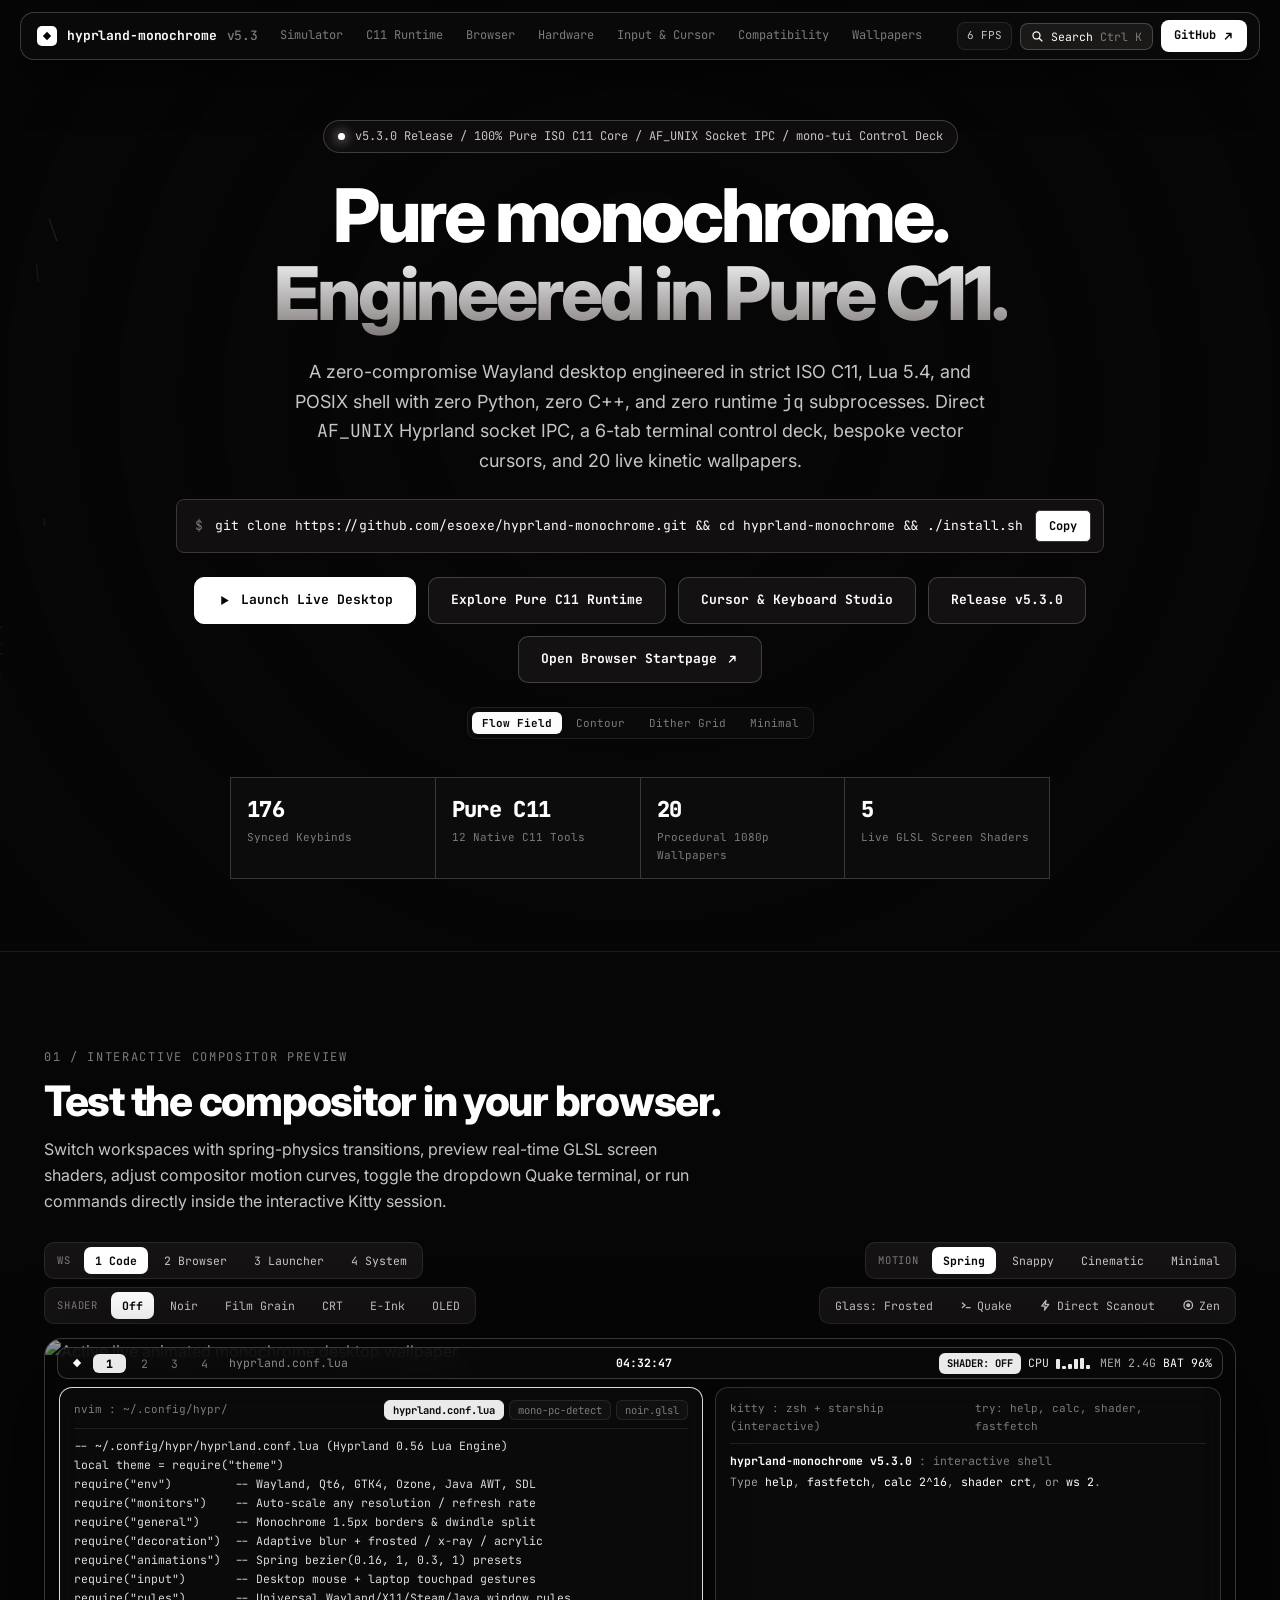
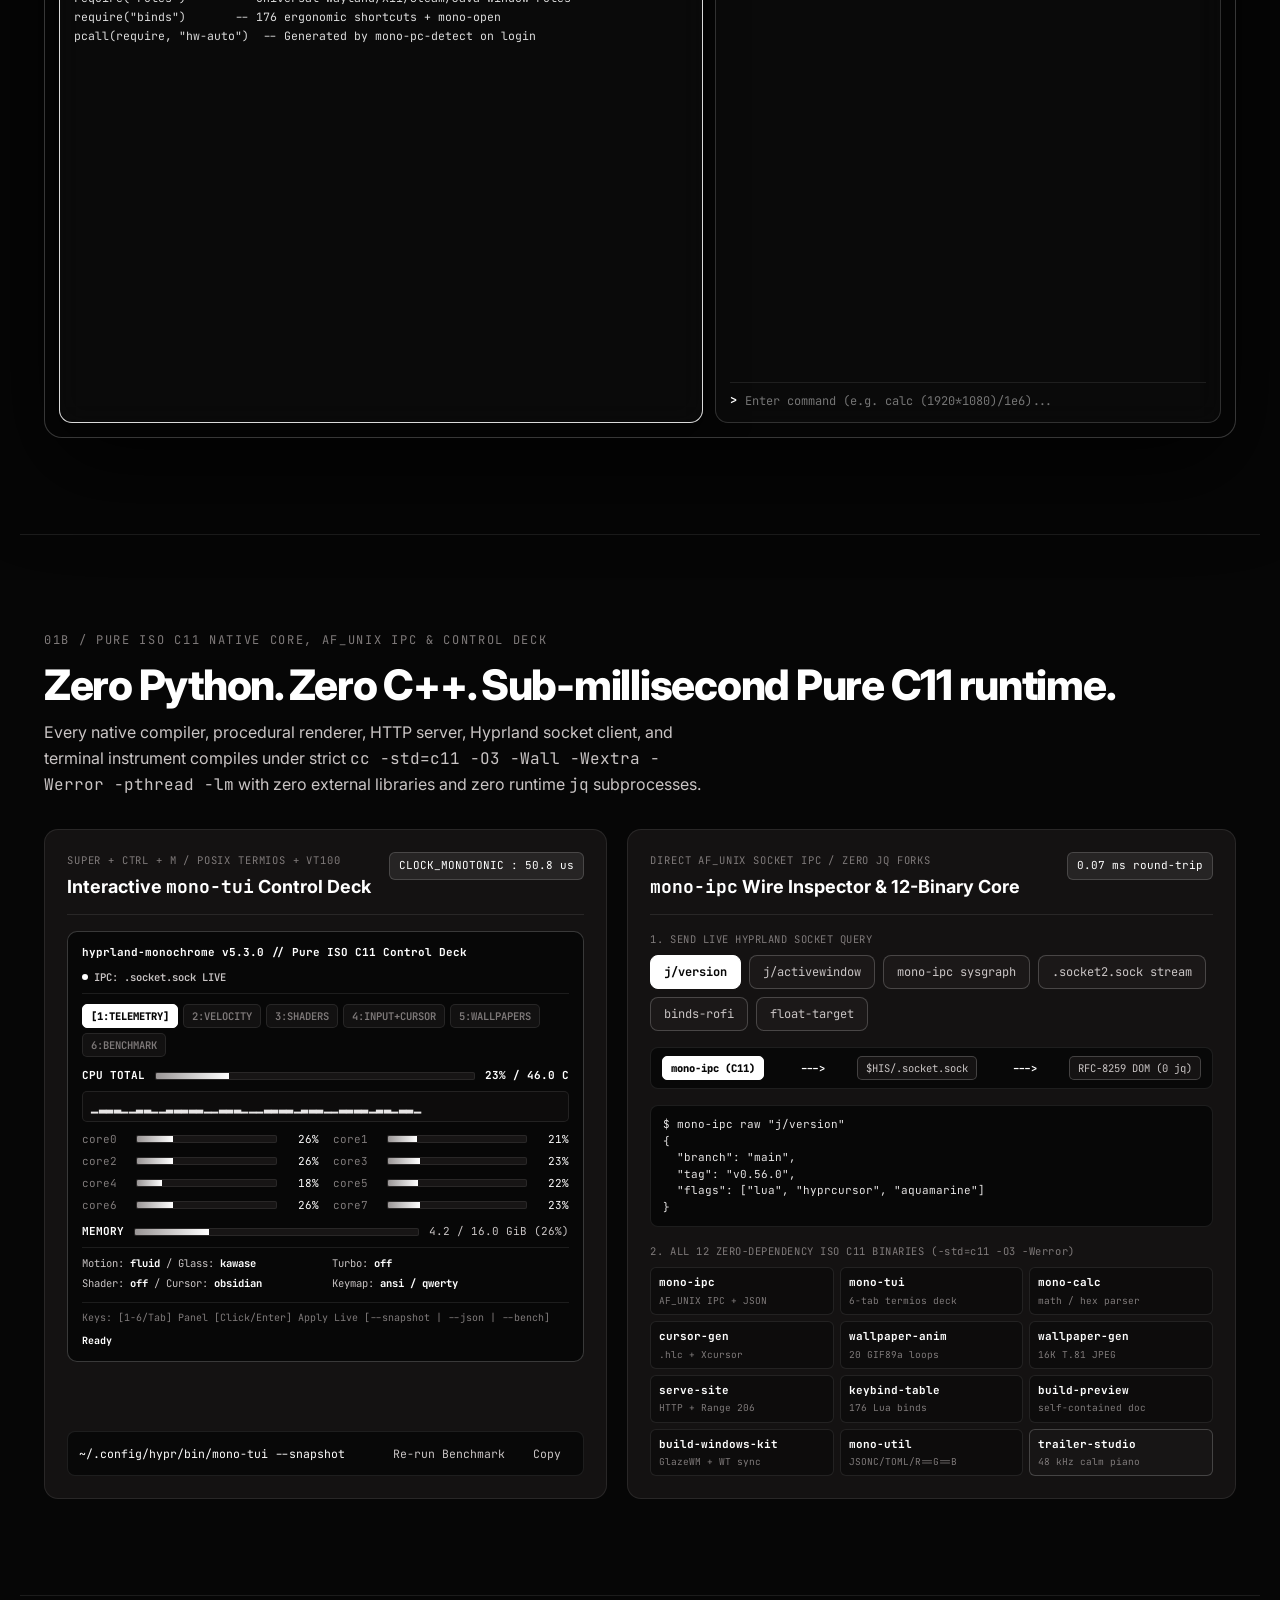
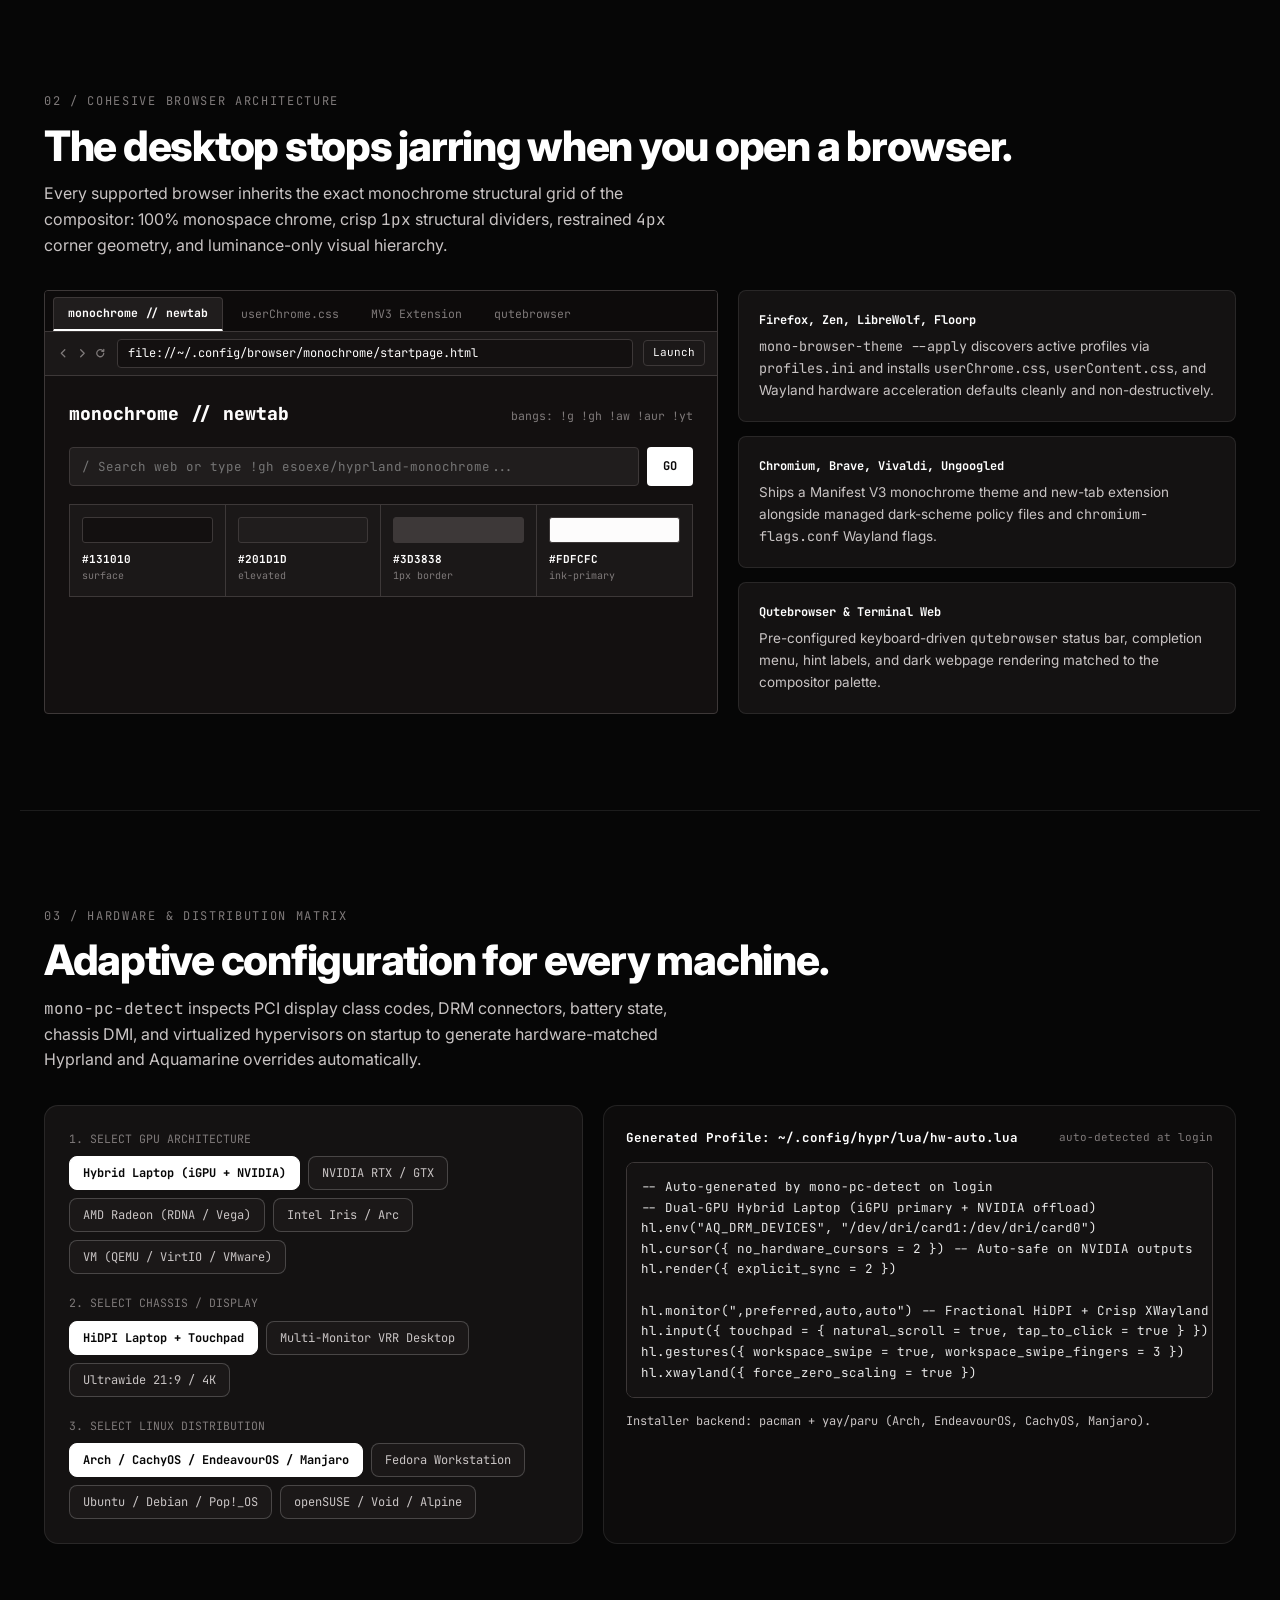
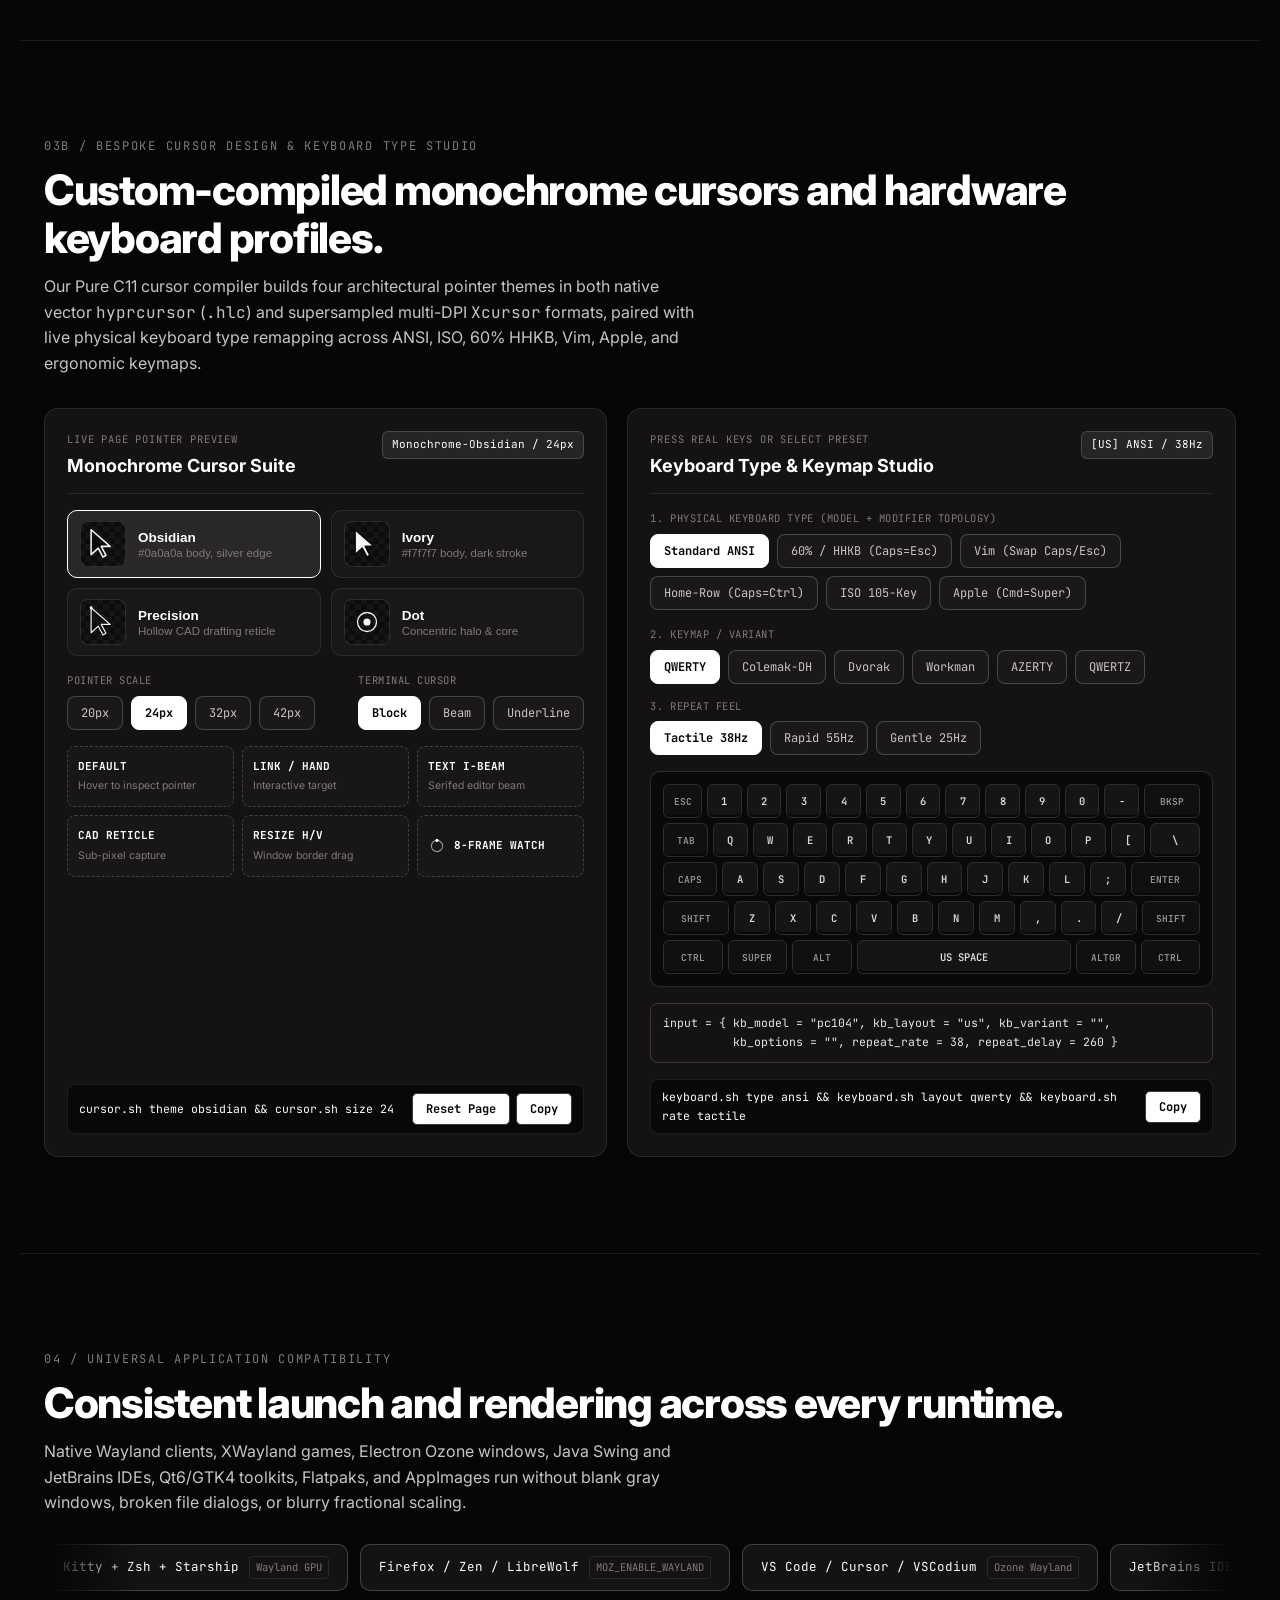
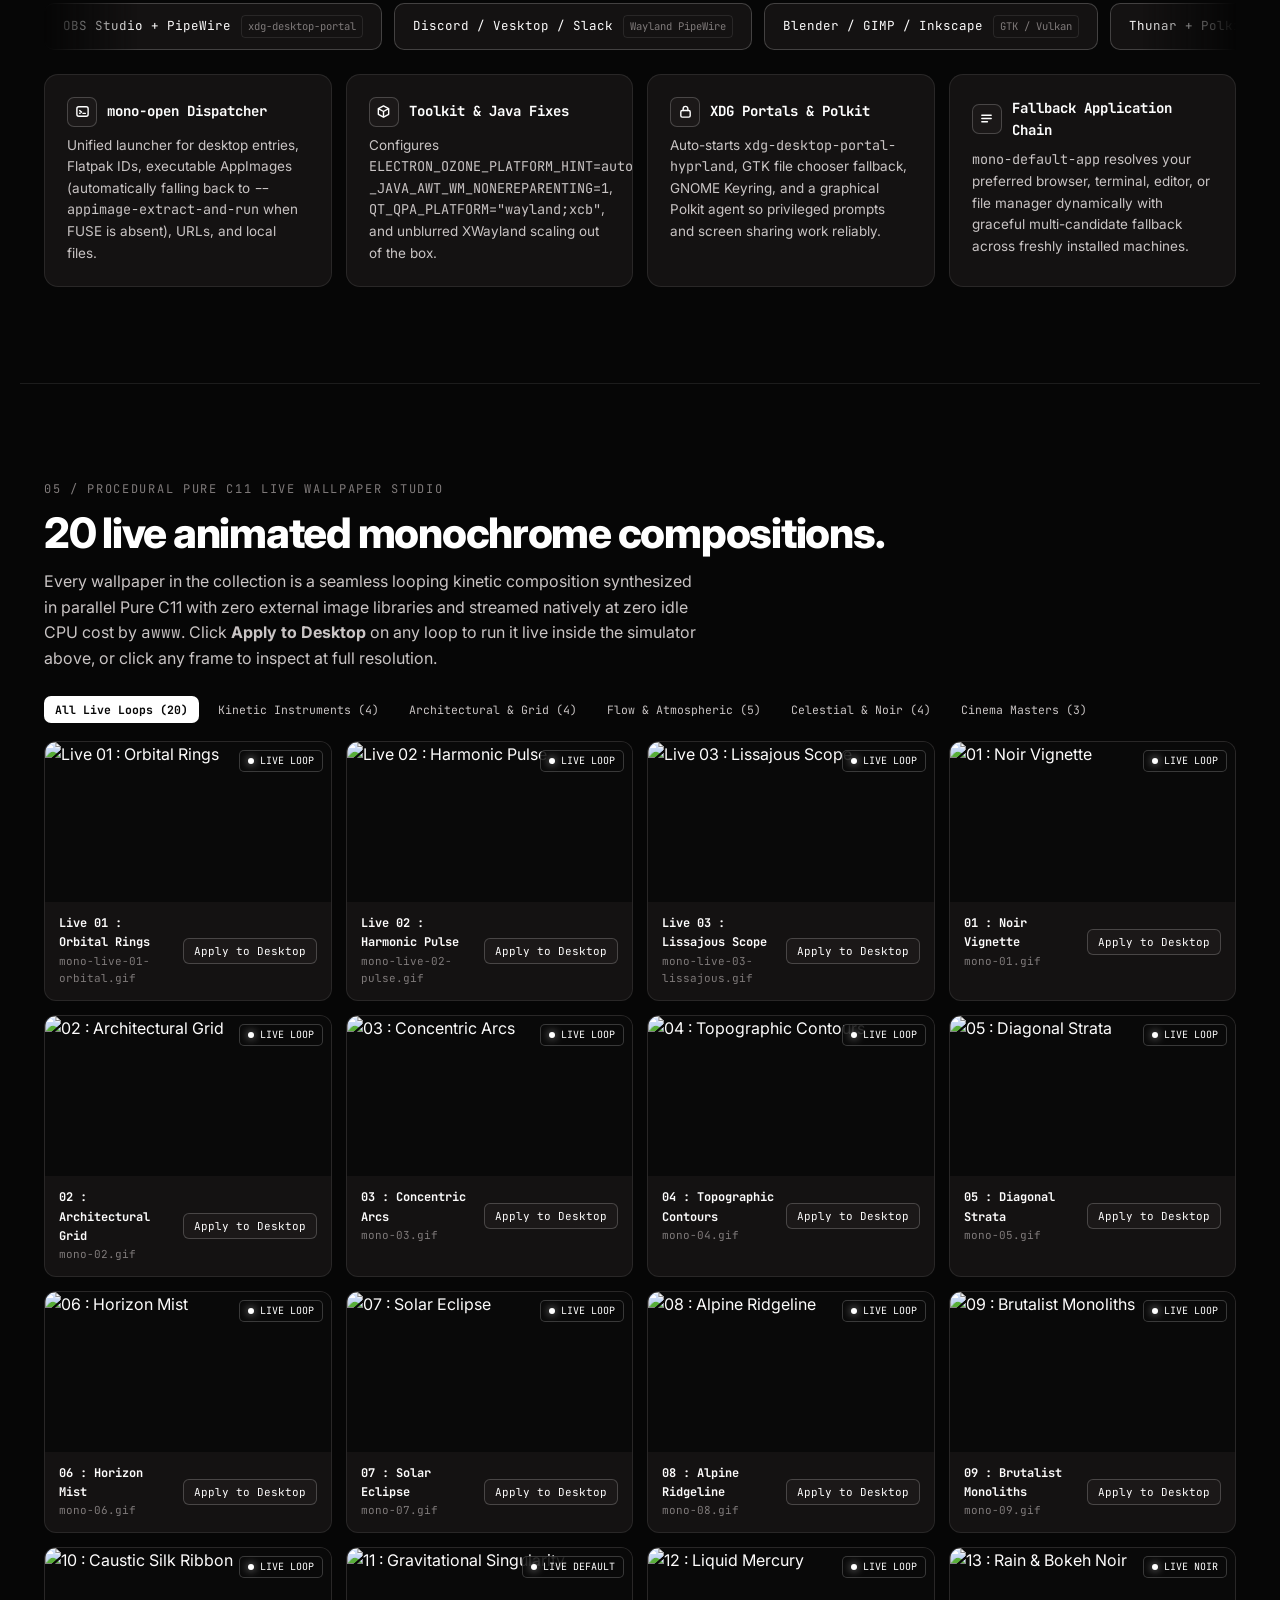
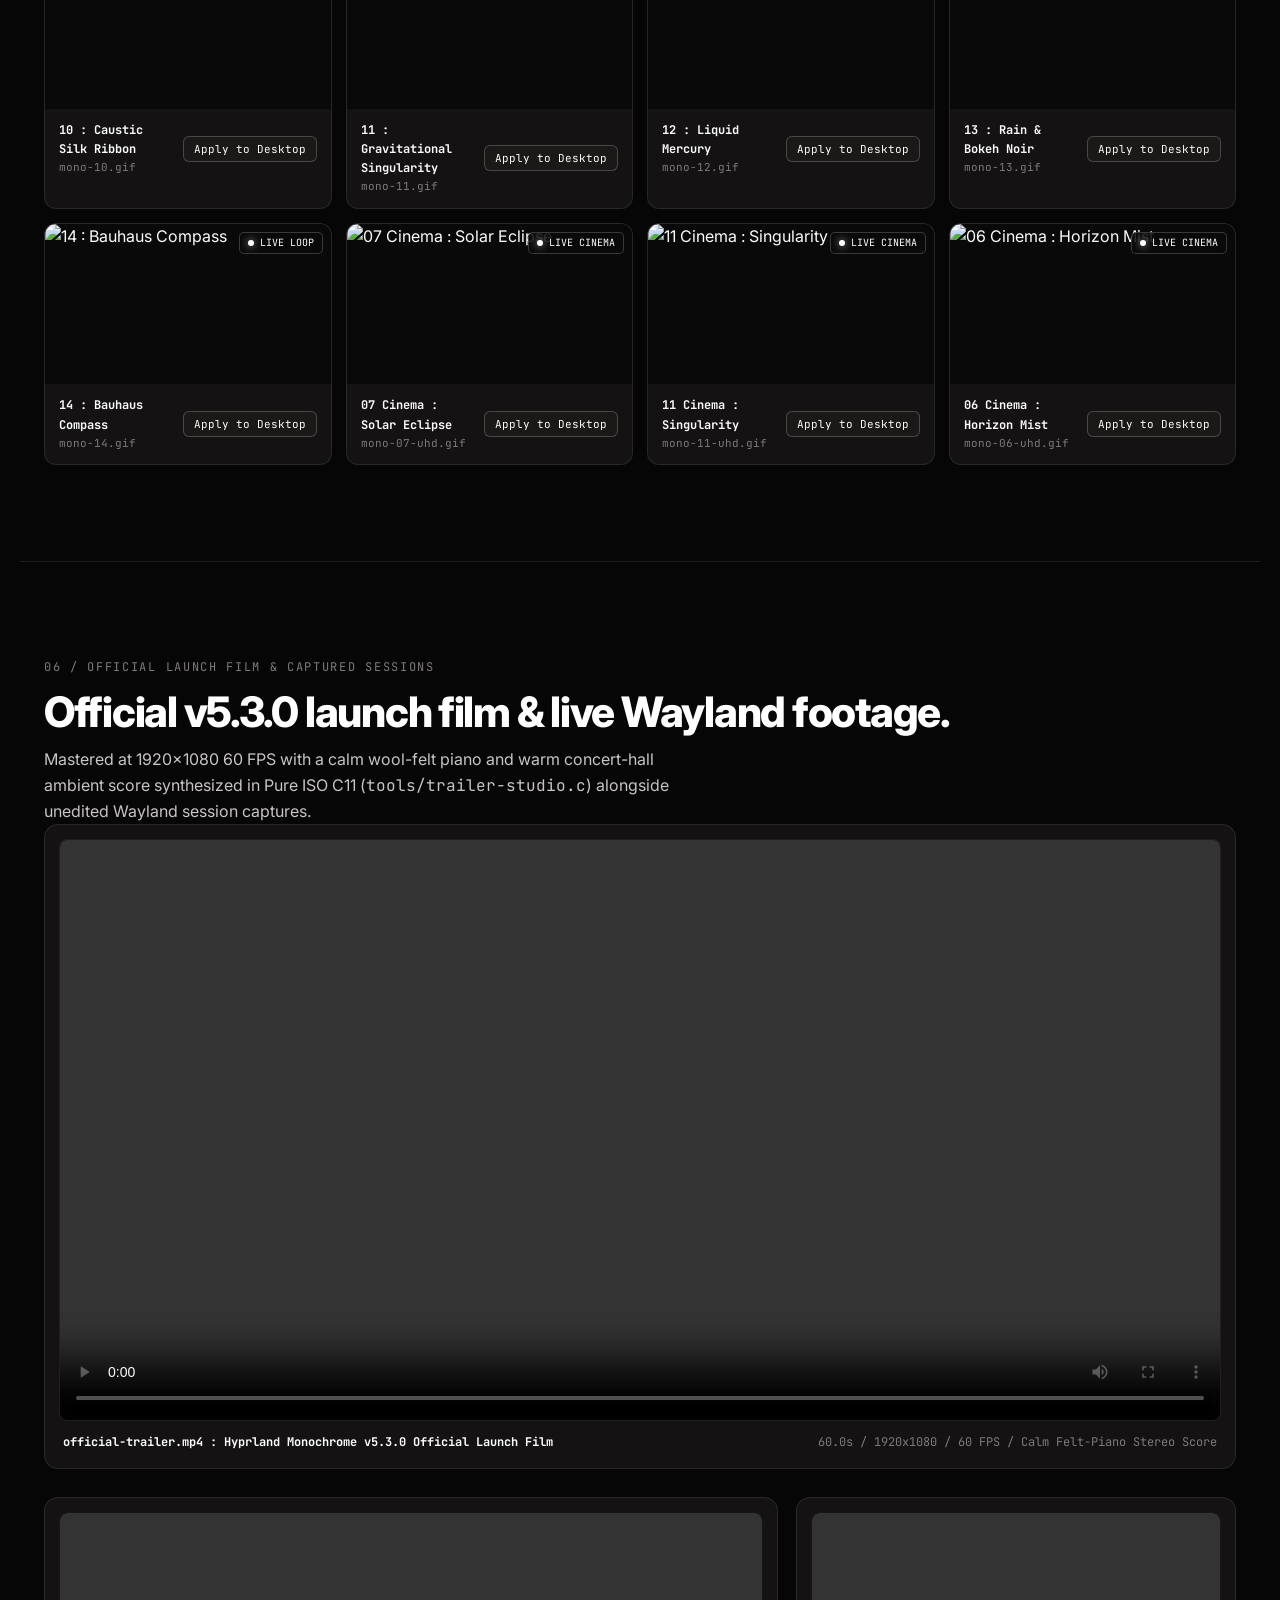
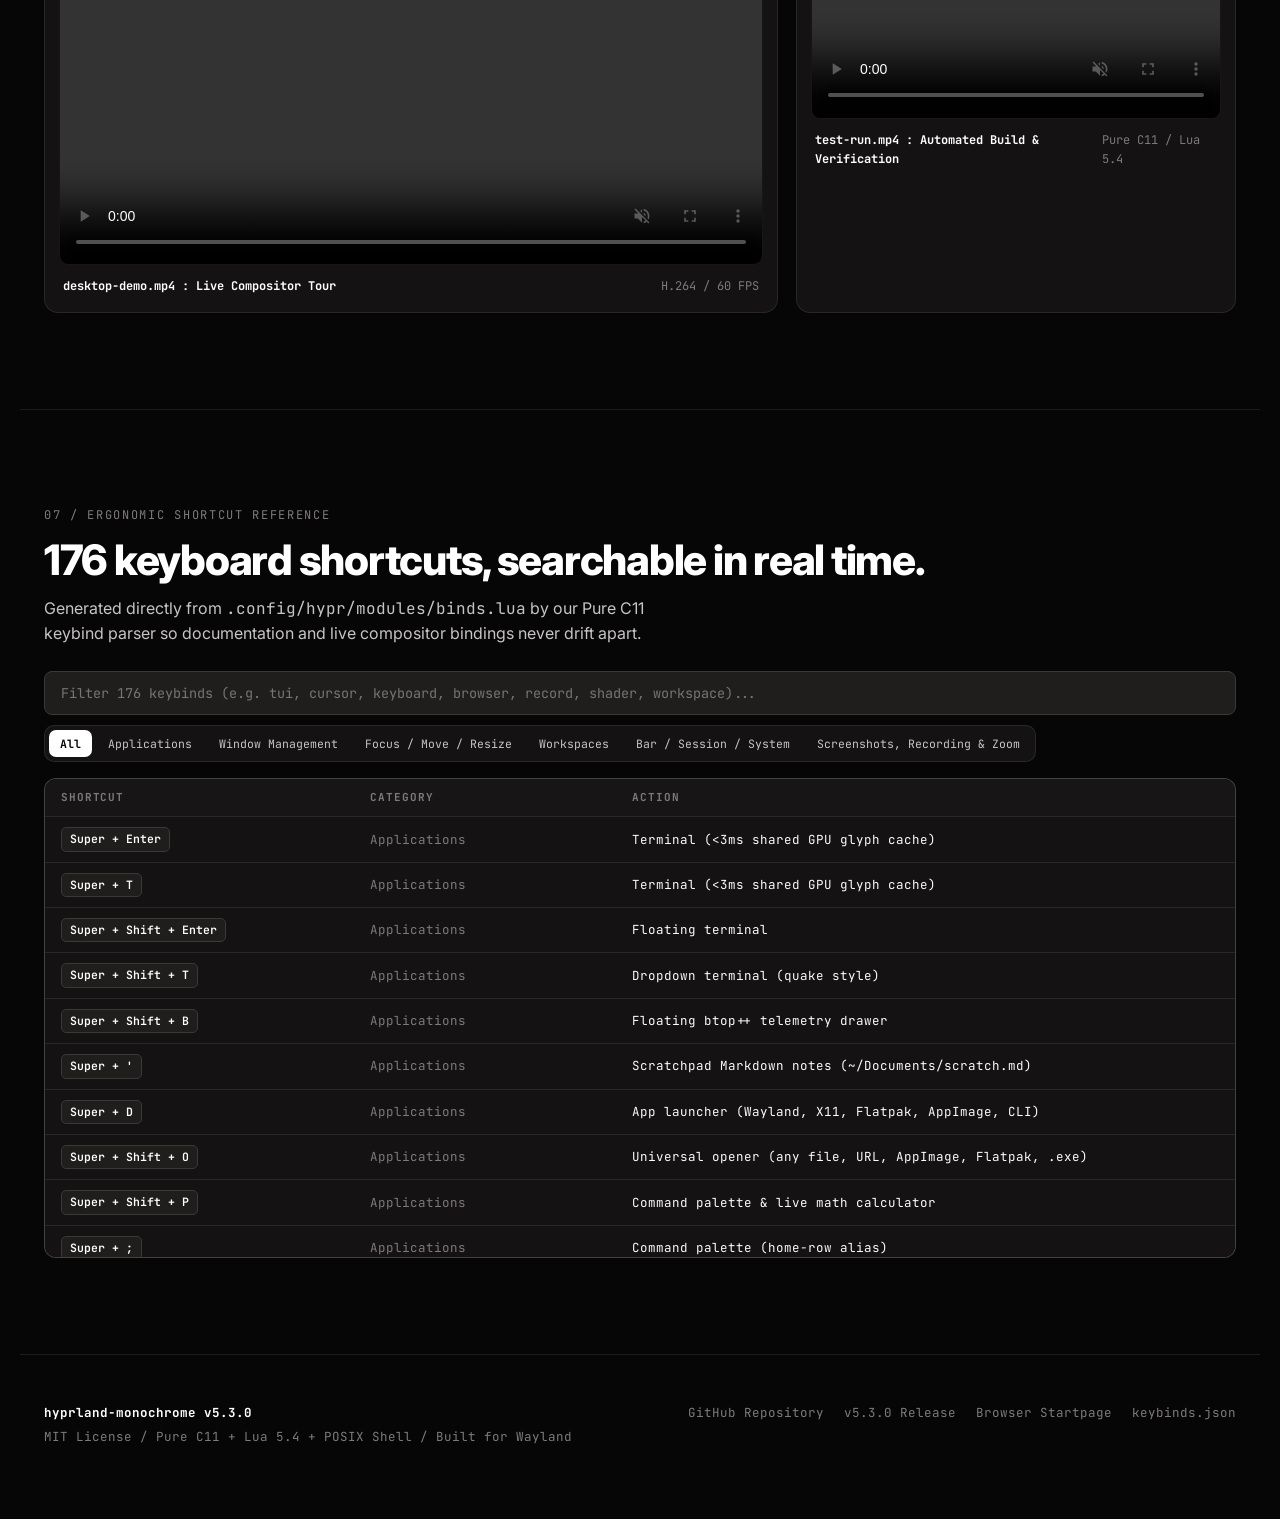
==== commit 2a4f0dae: "fix(site): keep content visible and make scroll effects progressive" ====
--- a/site/index.html
+++ b/site/index.html
@@ -128,7 +128,7 @@
         </div>
         <div class="metric-cell">
           <div class="metric-val">Pure C11</div>
-          <div class="metric-lbl">11 Native Core, IPC &amp; TUI Tools</div>
+          <div class="metric-lbl">12 Native C11 Tools</div>
         </div>
         <div class="metric-cell">
           <div class="metric-val" data-count="20">20</div>
--- a/site/styles.css
+++ b/site/styles.css
@@ -513,6 +513,13 @@
 }
 
 .reveal {
+  opacity: 1;
+  transform: none;
+}
+
+/* Hide for scroll-reveal only after the observer has been initialized.
+   Without JavaScript or IntersectionObserver, the page remains fully readable. */
+.reveal.reveal-pending:not(.visible) {
   opacity: 0;
   transform: translate3d(0, 28px, 0);
   transition: opacity 720ms var(--spring), transform 720ms var(--spring);
@@ -520,7 +527,8 @@
 
 .reveal.visible {
   opacity: 1;
-  transform: translate3d(0, 0, 0);
+  transform: none;
+  transition: opacity 720ms var(--spring), transform 720ms var(--spring);
 }
 
 .sec-kicker {
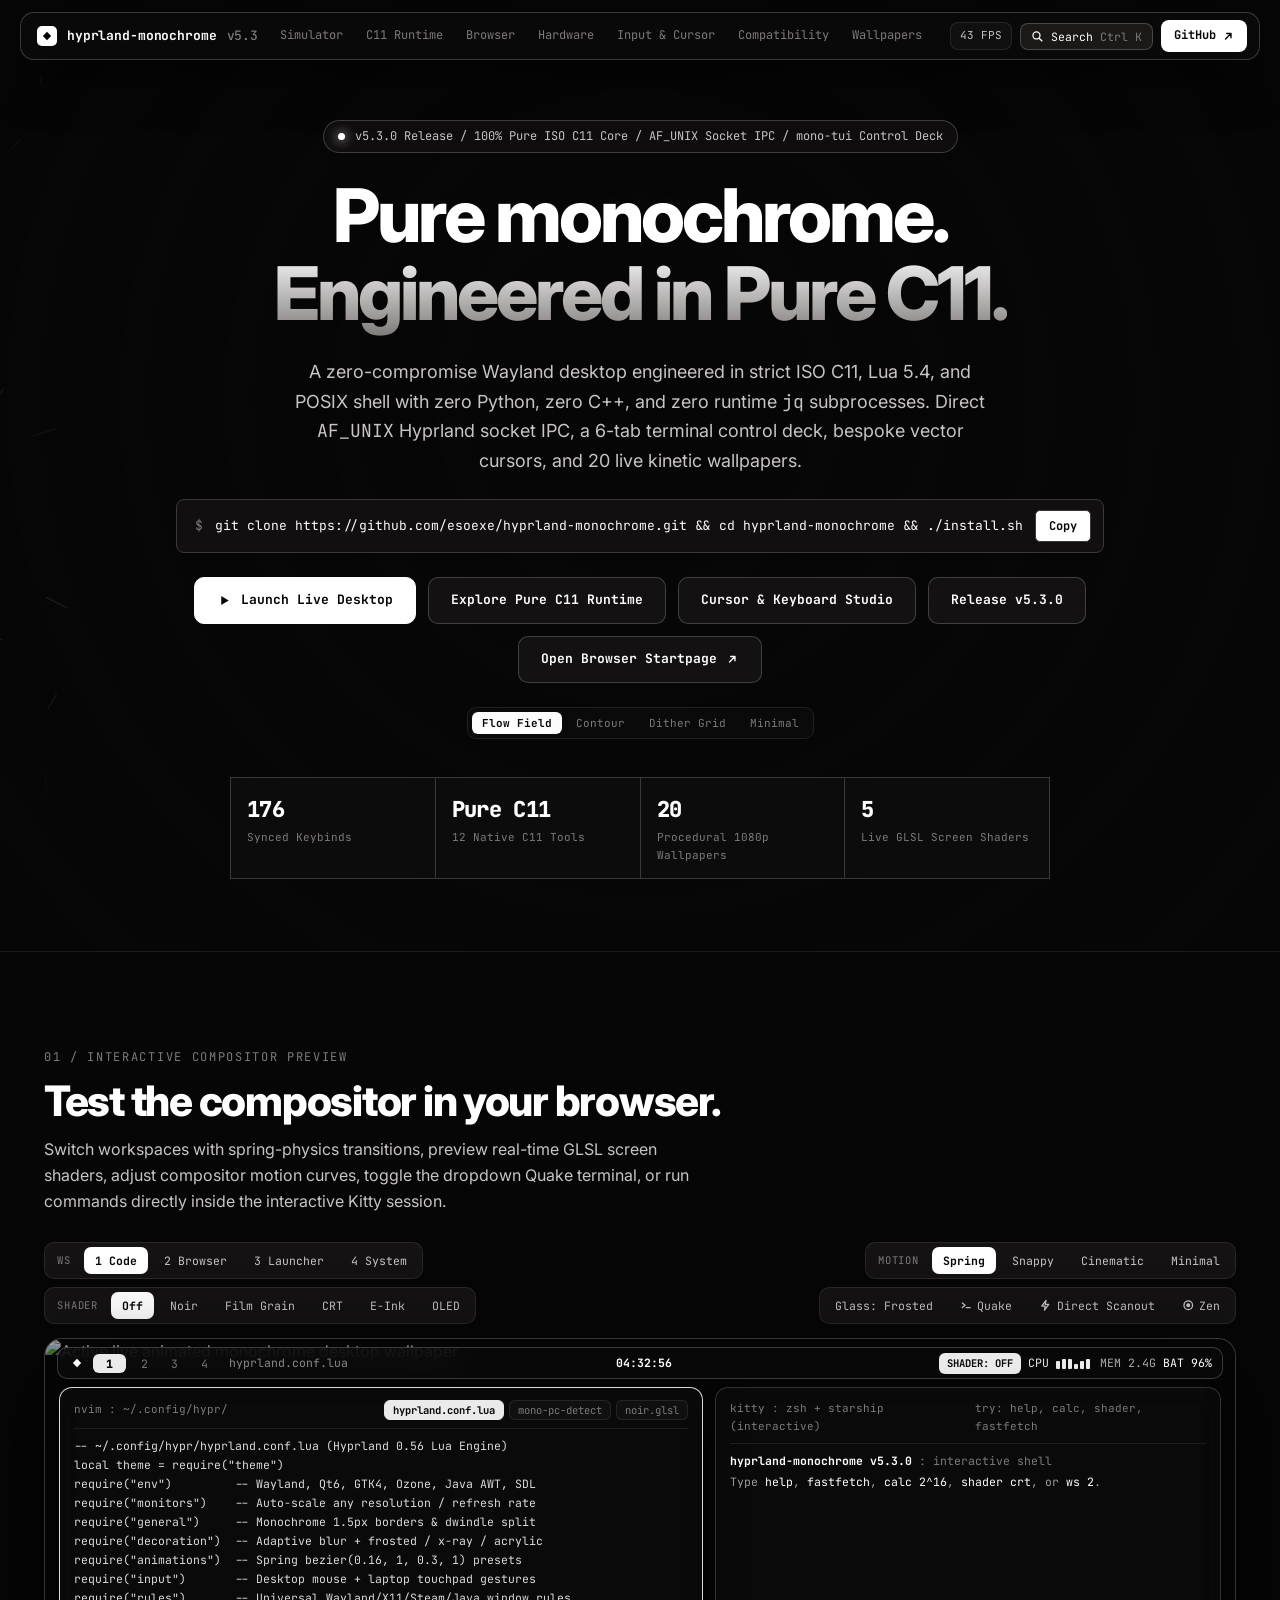
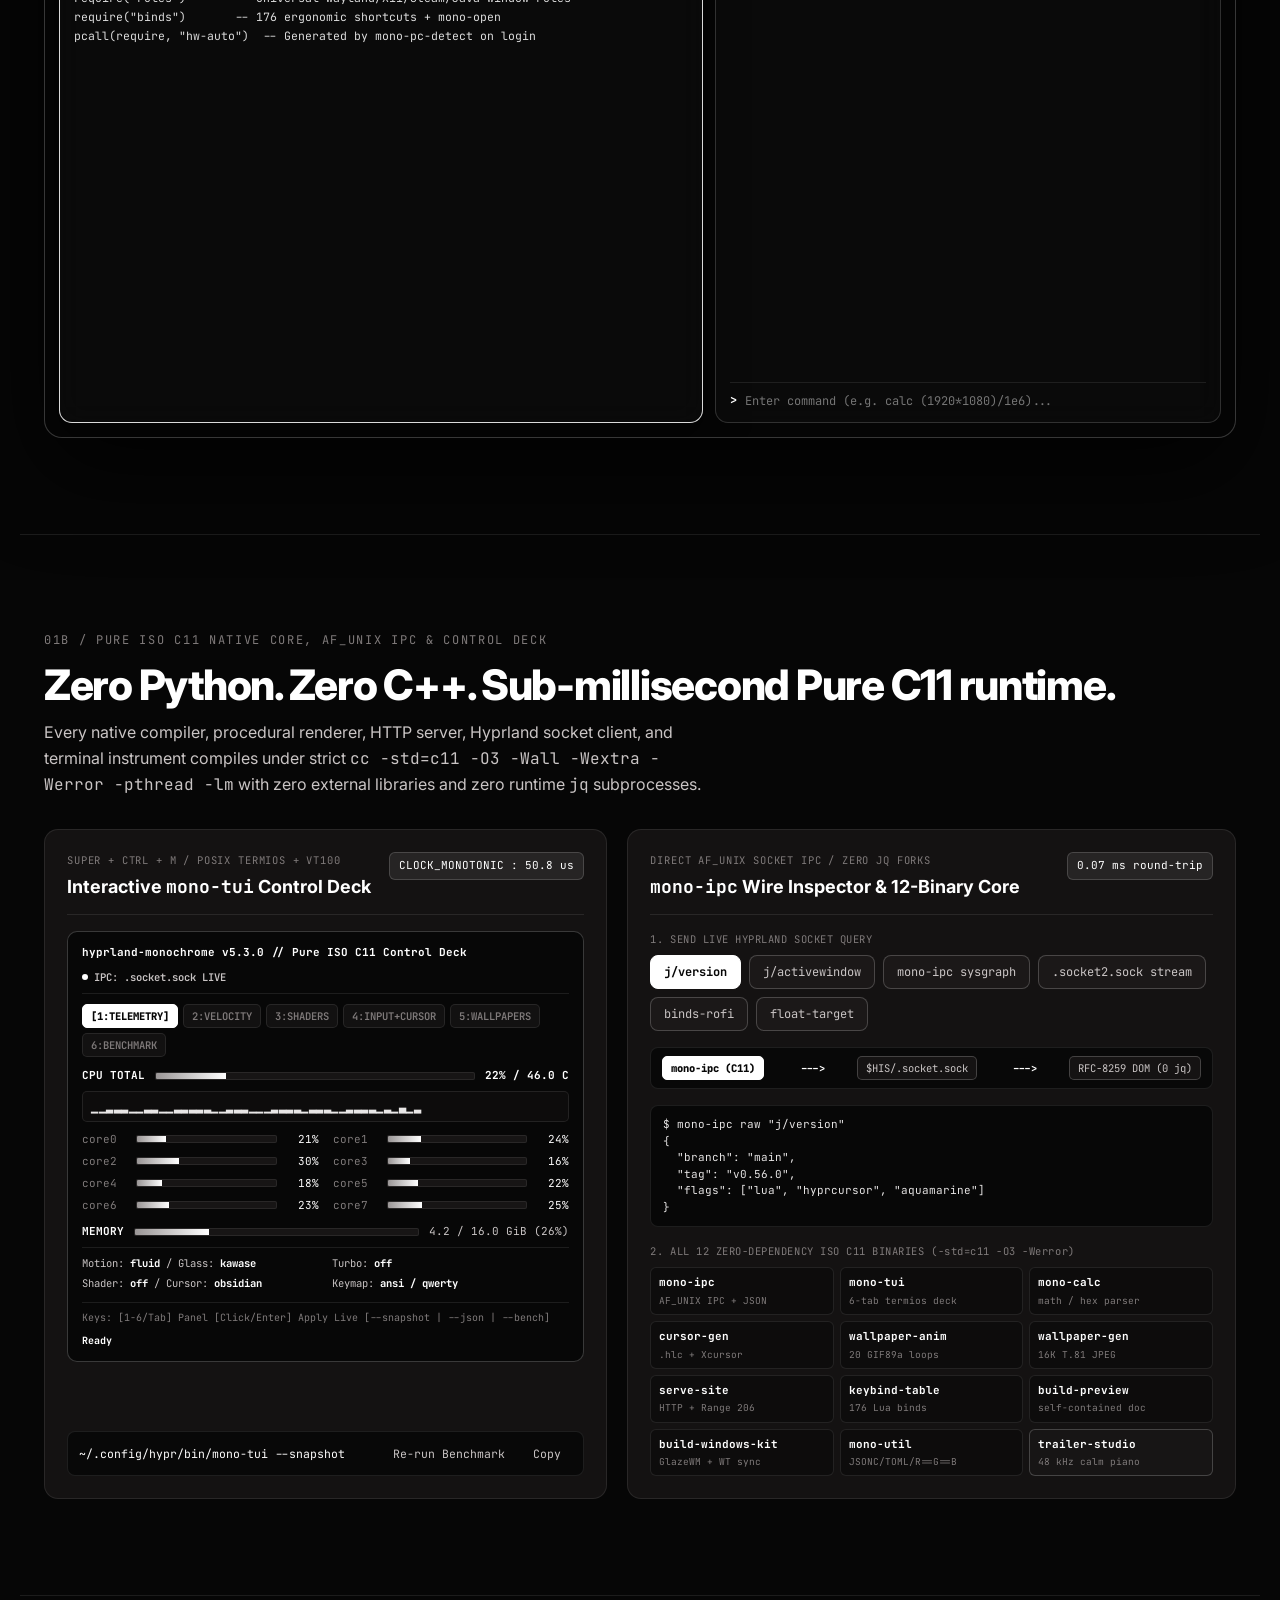
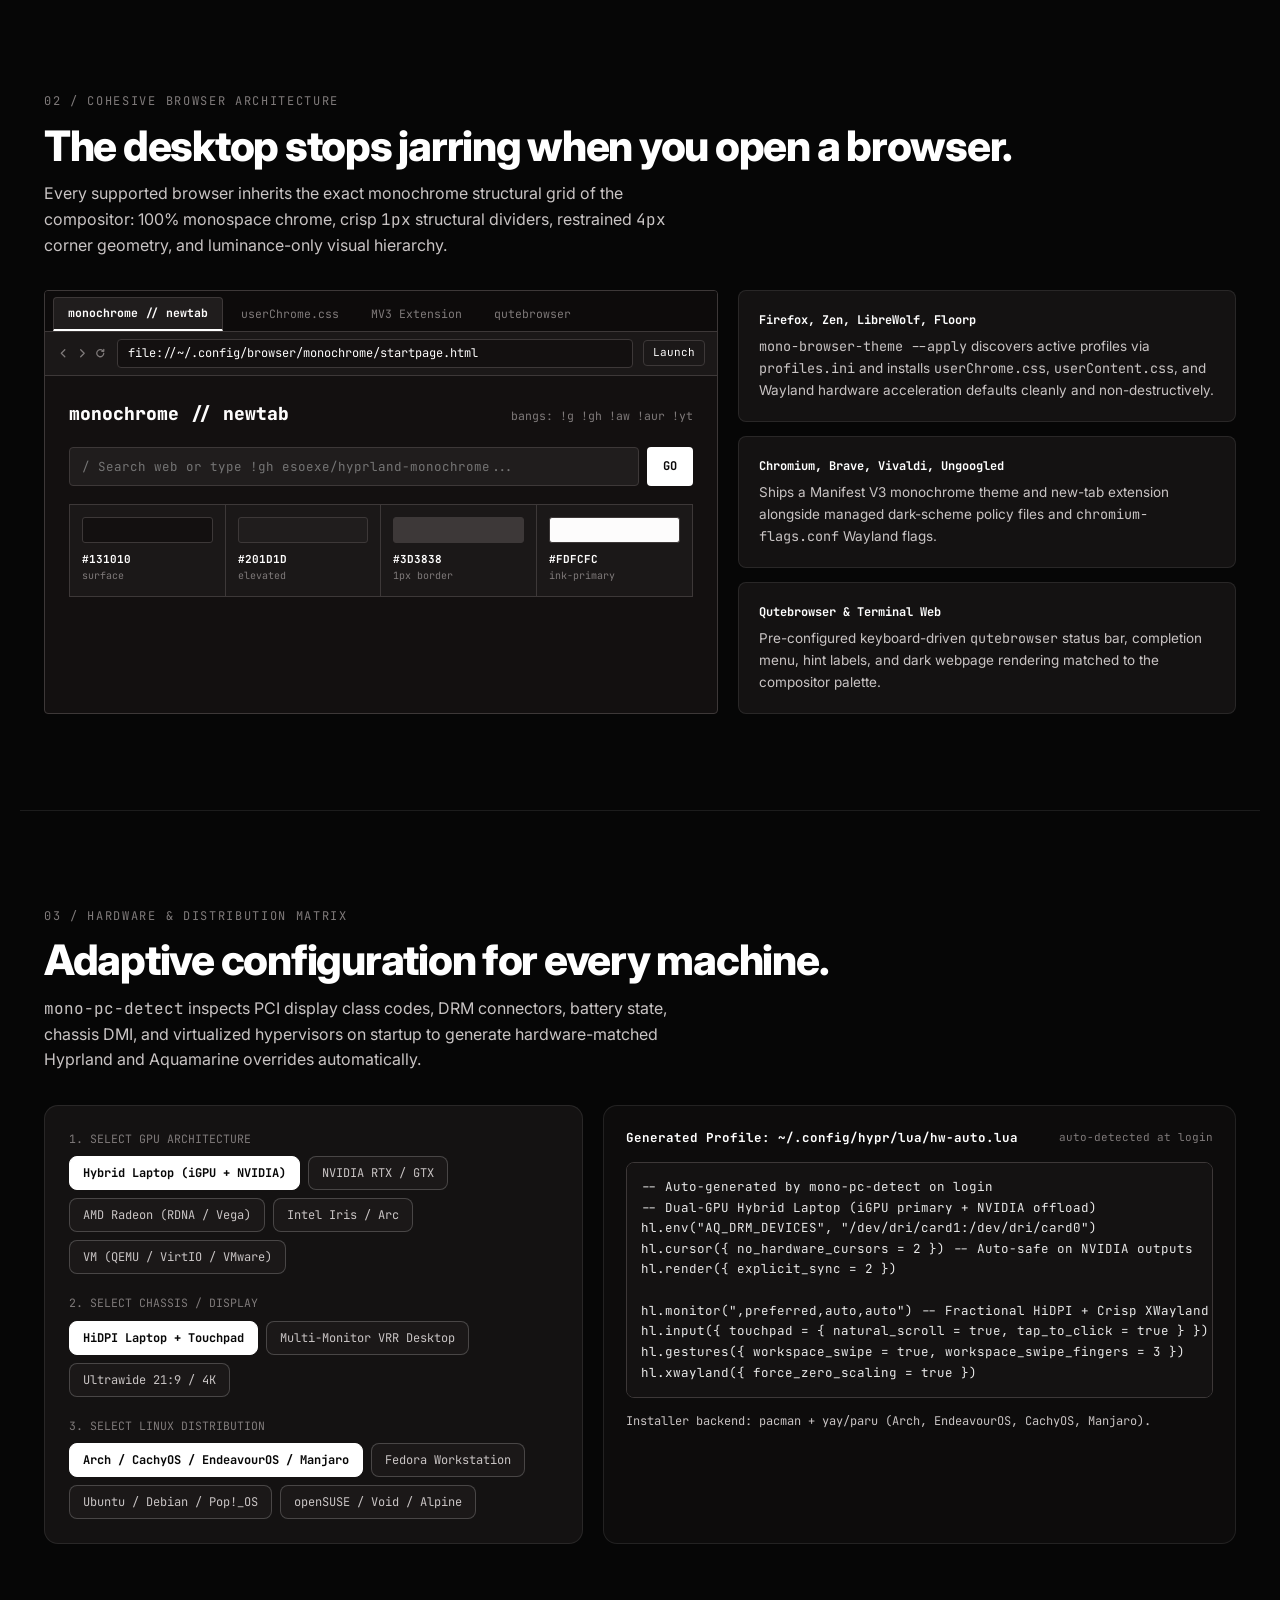
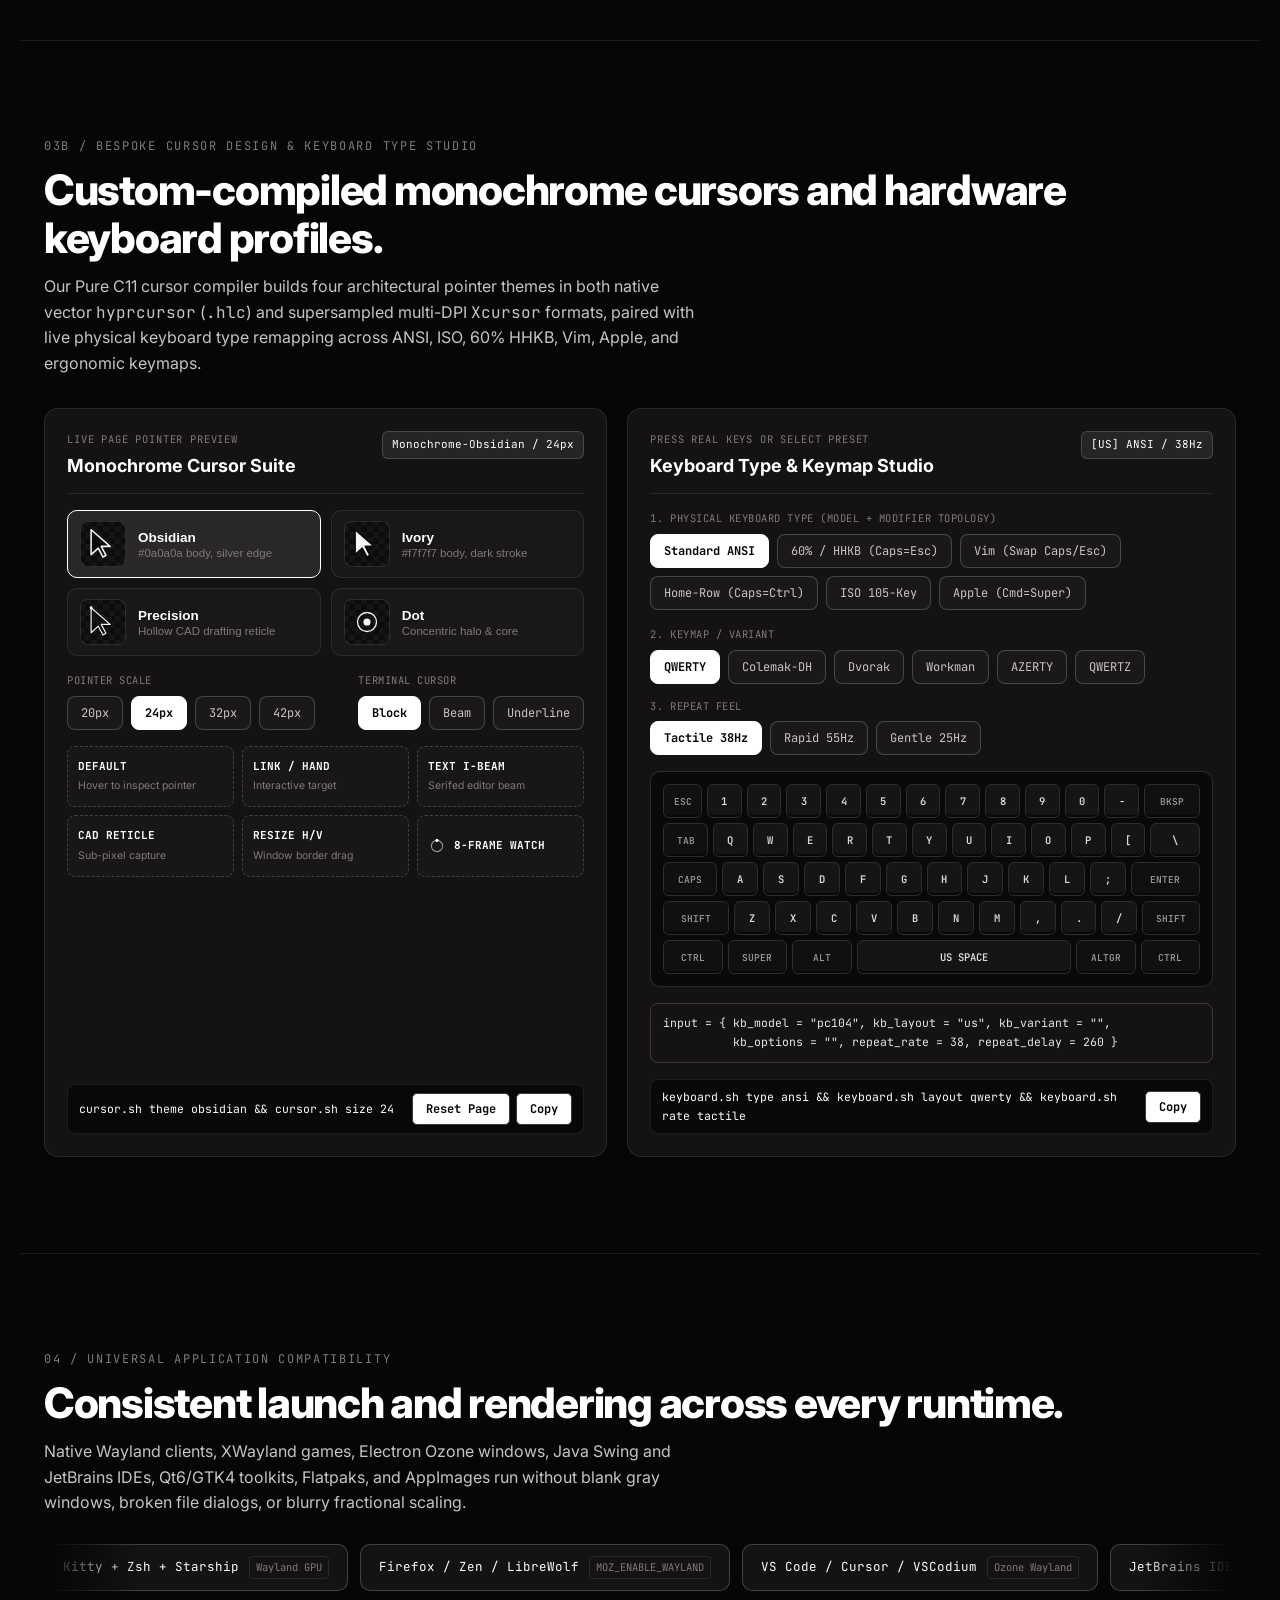
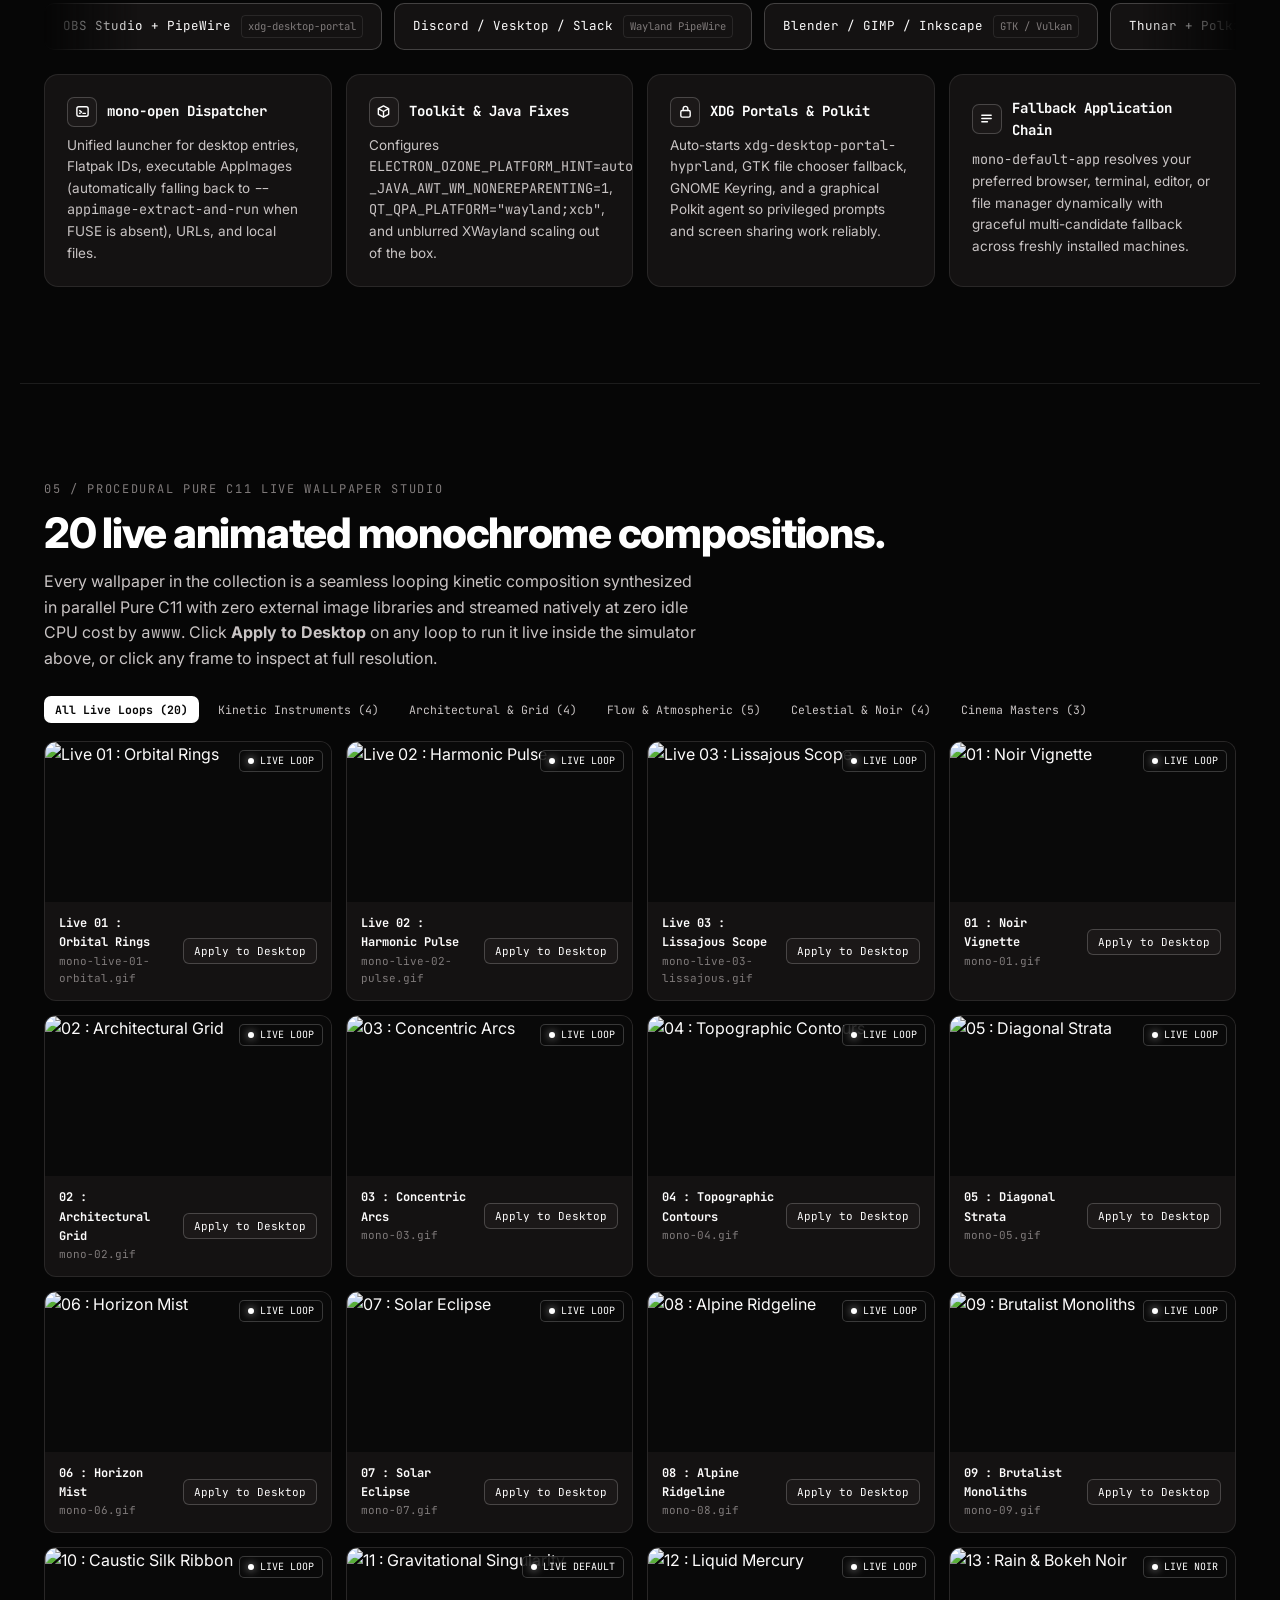
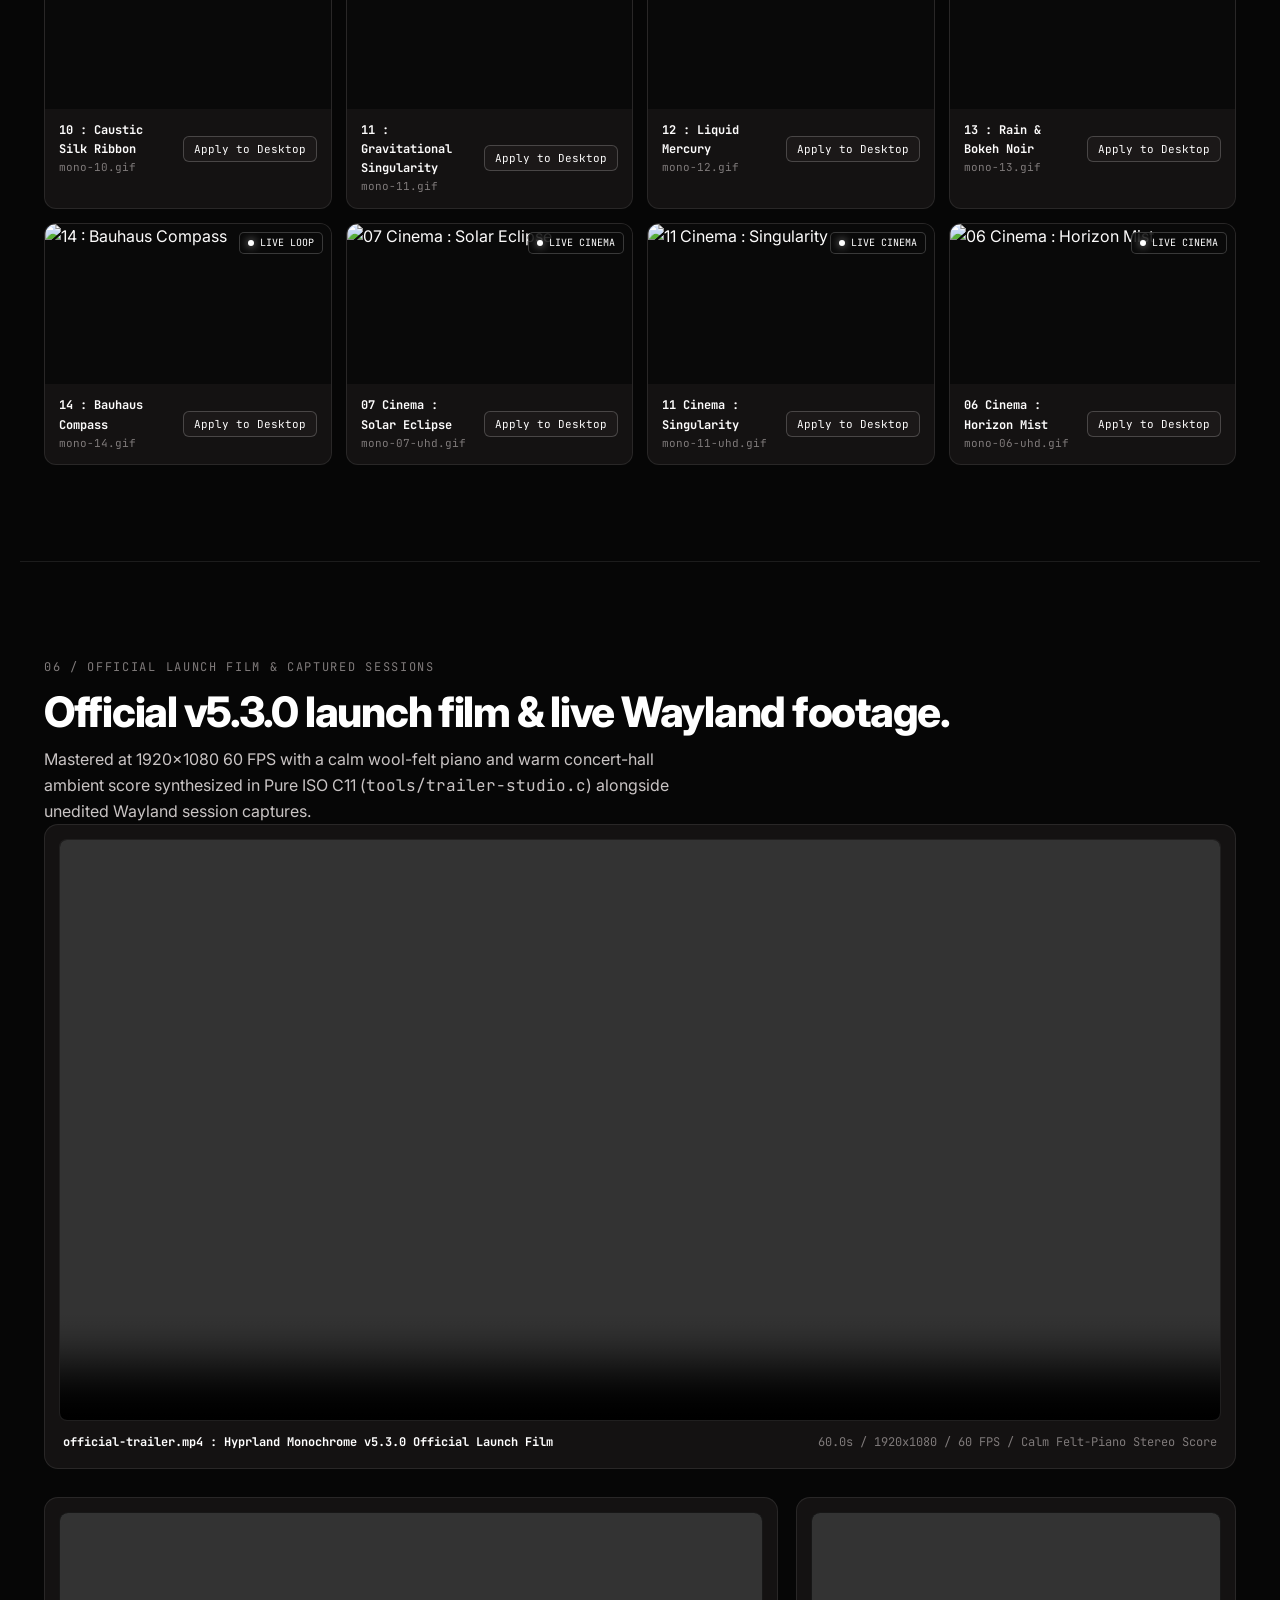
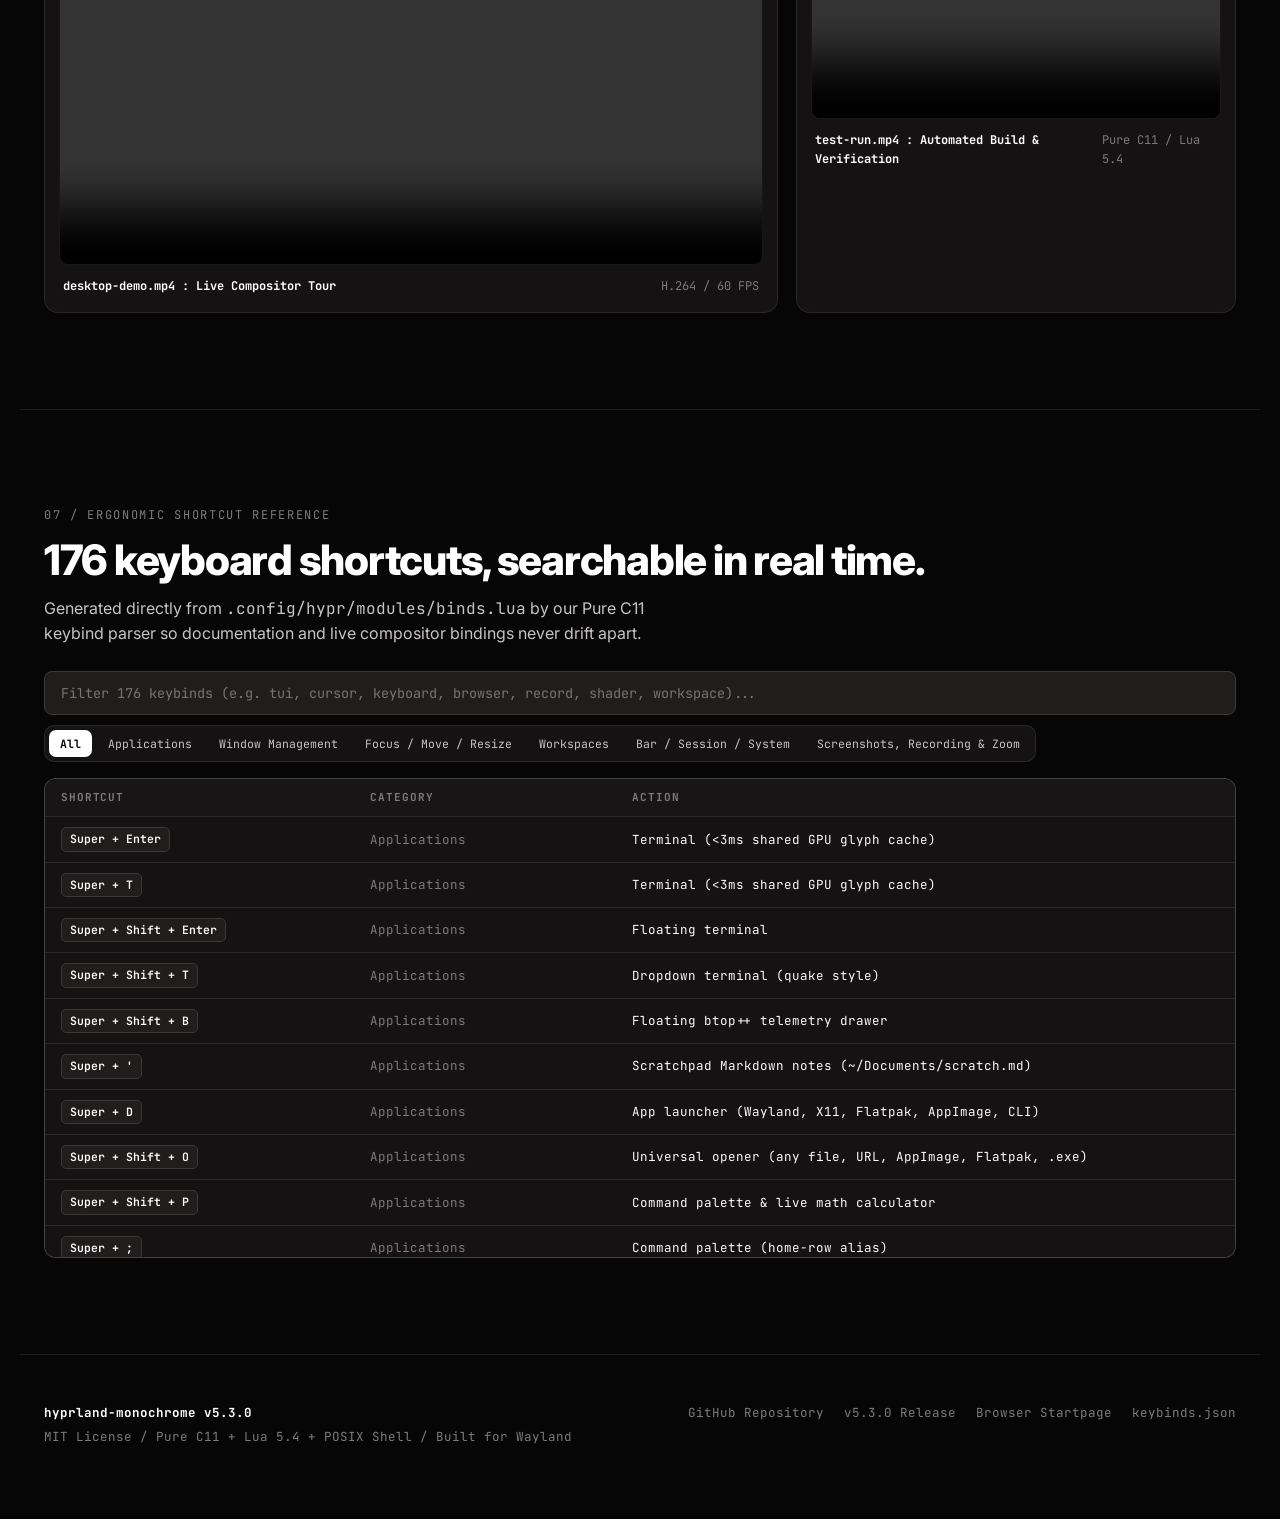
==== commit a047a1a5: "fix(site): bust cached frontend assets after repair" ====
--- a/site/index.html
+++ b/site/index.html
@@ -10,7 +10,7 @@
   <link rel="preconnect" href="https://fonts.googleapis.com" />
   <link rel="preconnect" href="https://fonts.gstatic.com" crossorigin />
   <link href="https://fonts.googleapis.com/css2?family=Inter:wght@400;500;600;700;800&family=JetBrains+Mono:wght@400;500;600;700;800&display=swap" rel="stylesheet" />
-  <link rel="stylesheet" href="styles.css" />
+  <link rel="stylesheet" href="styles.css?v=v5.3.0-fix1" />
 </head>
 <body>
   <!-- 1px Scroll Luminance Progress -->
@@ -1069,6 +1069,6 @@
 
   <div class="toast" id="toast" role="status" aria-live="polite"></div>
 
-  <script src="app.js"></script>
+  <script src="app.js?v=v5.3.0-fix1"></script>
 </body>
 </html>
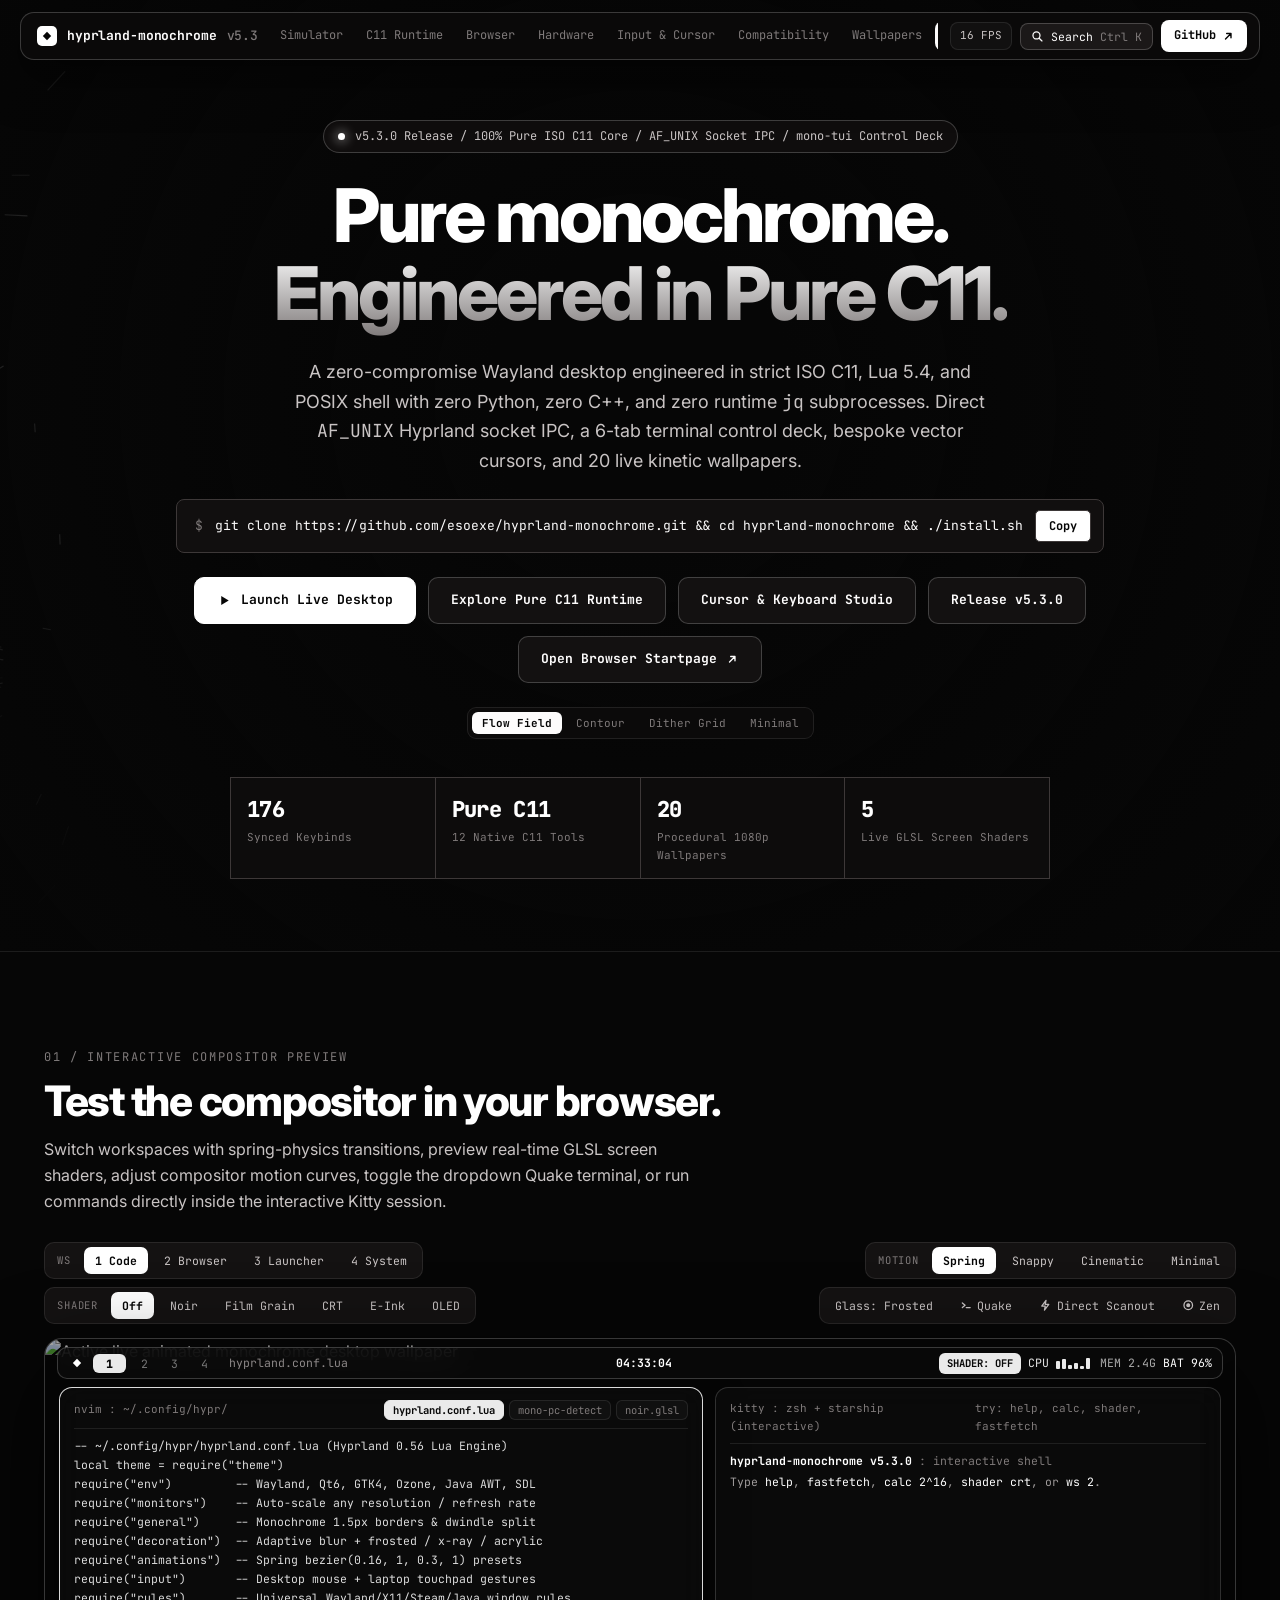
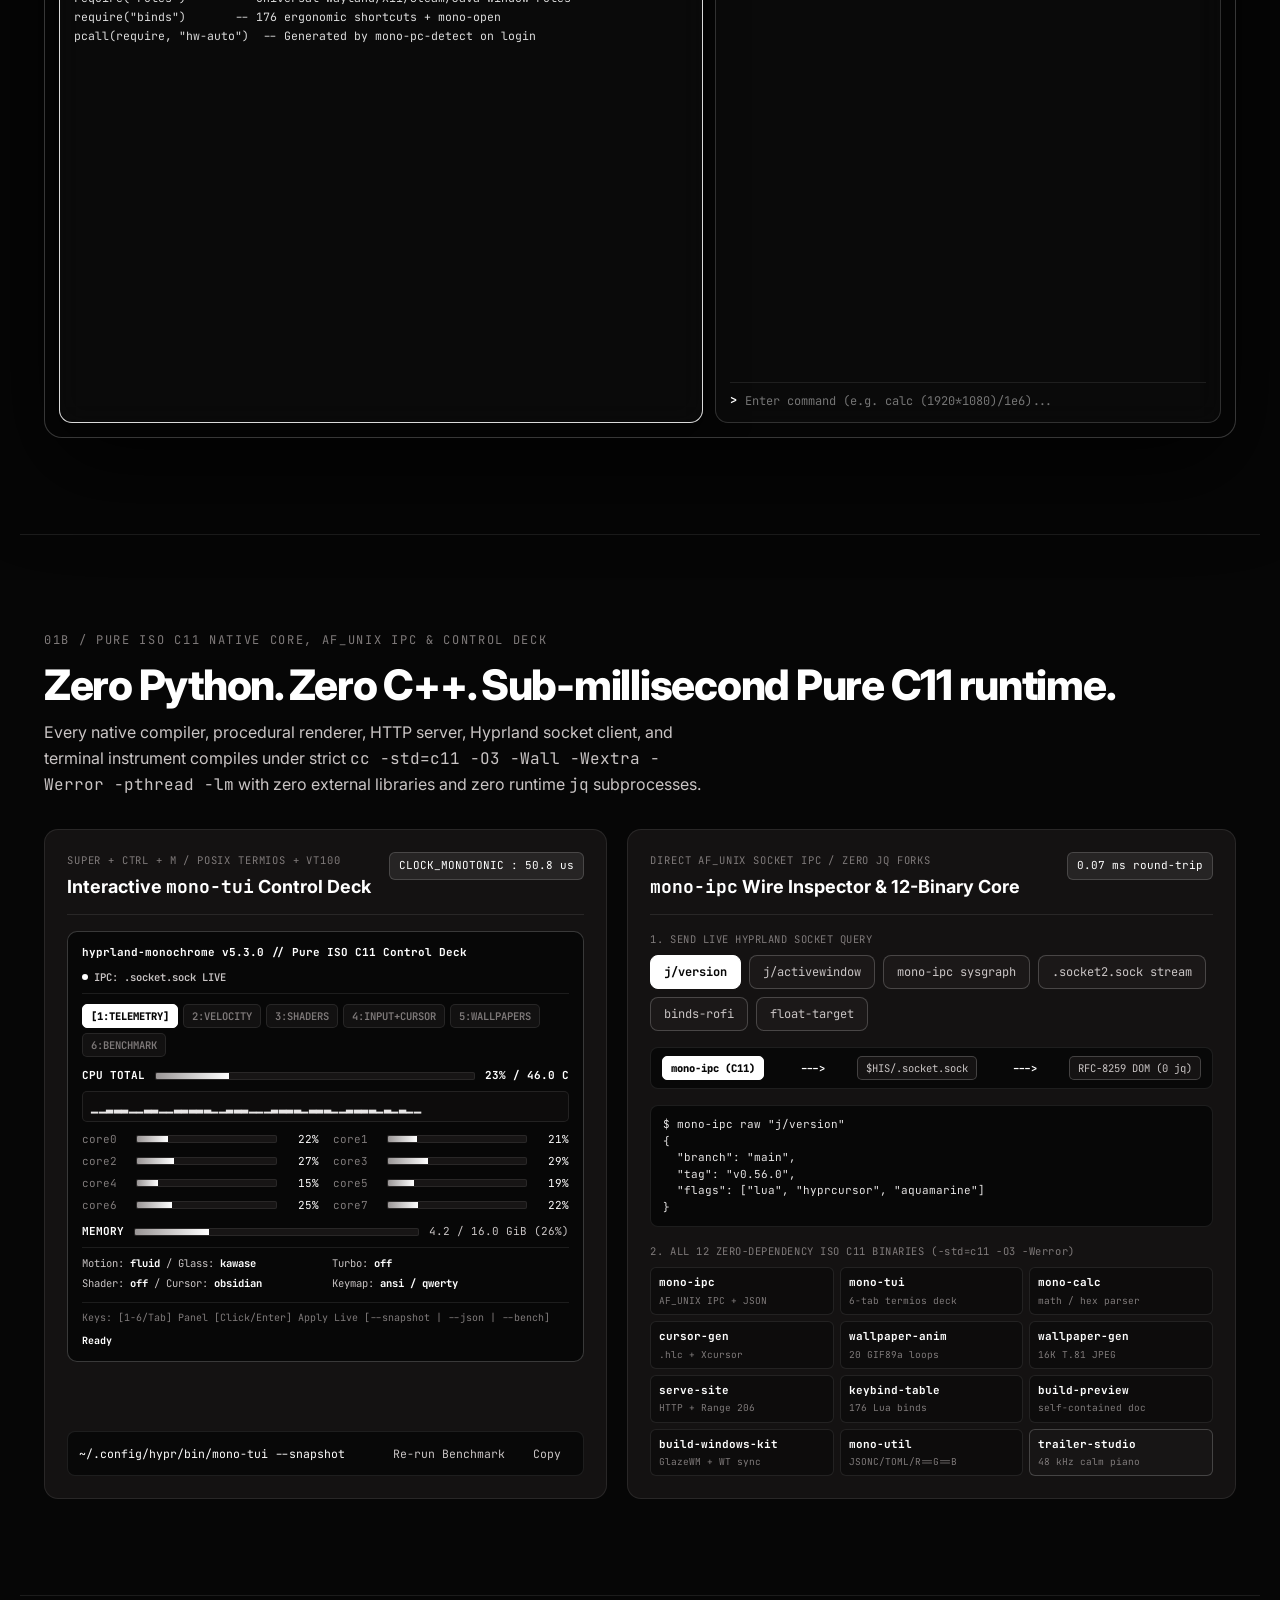
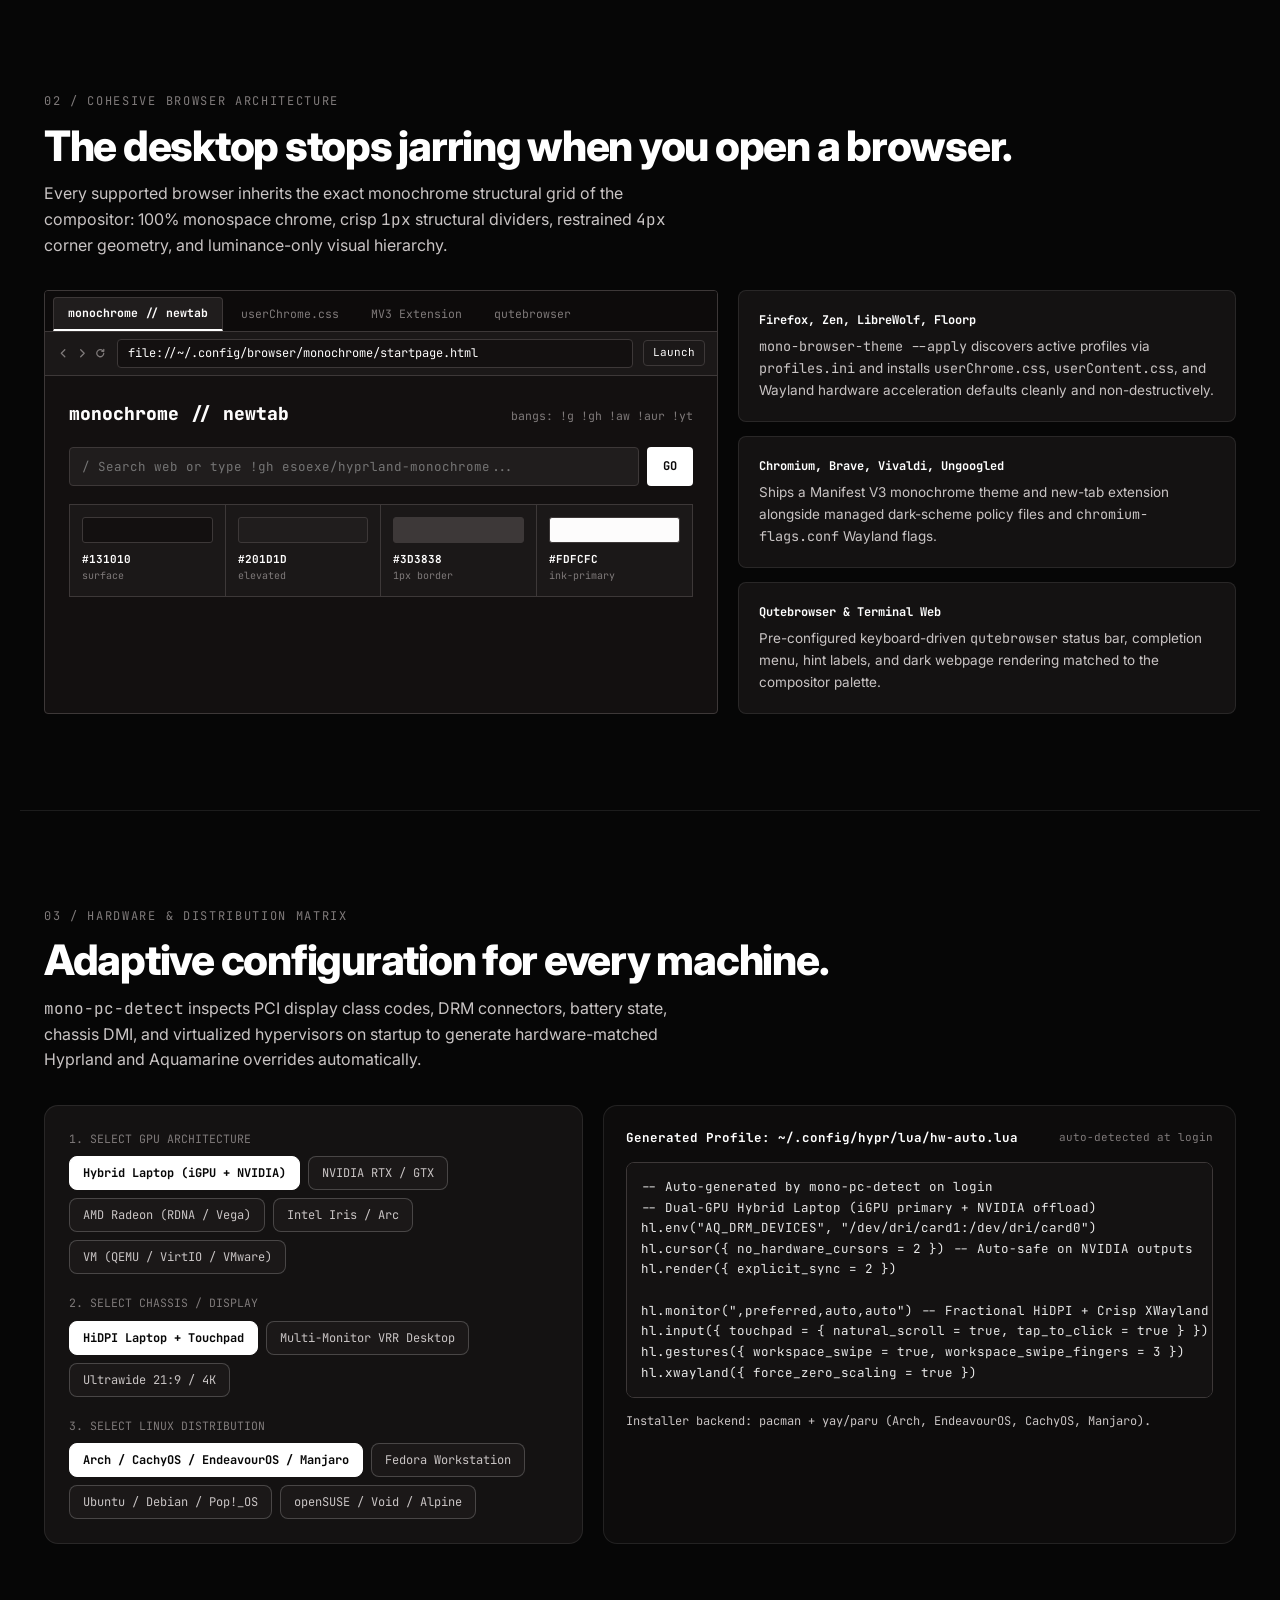
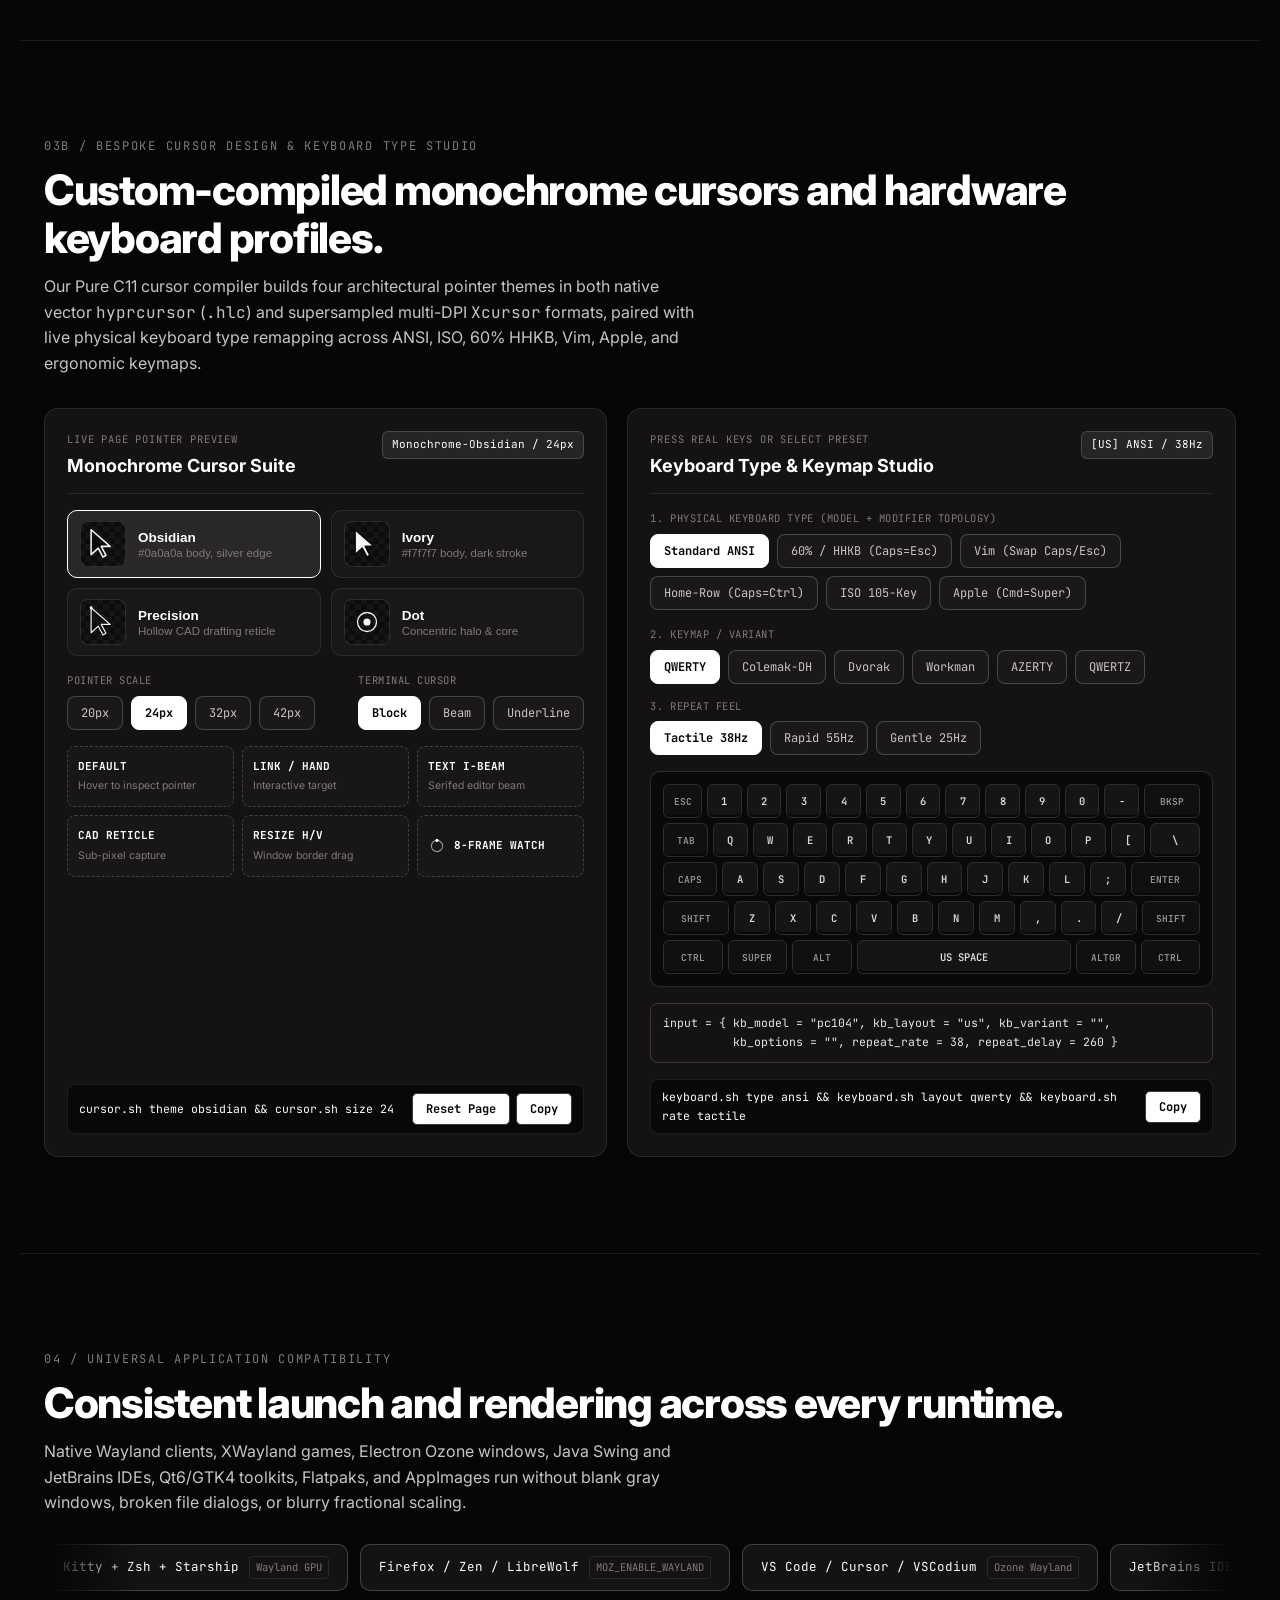
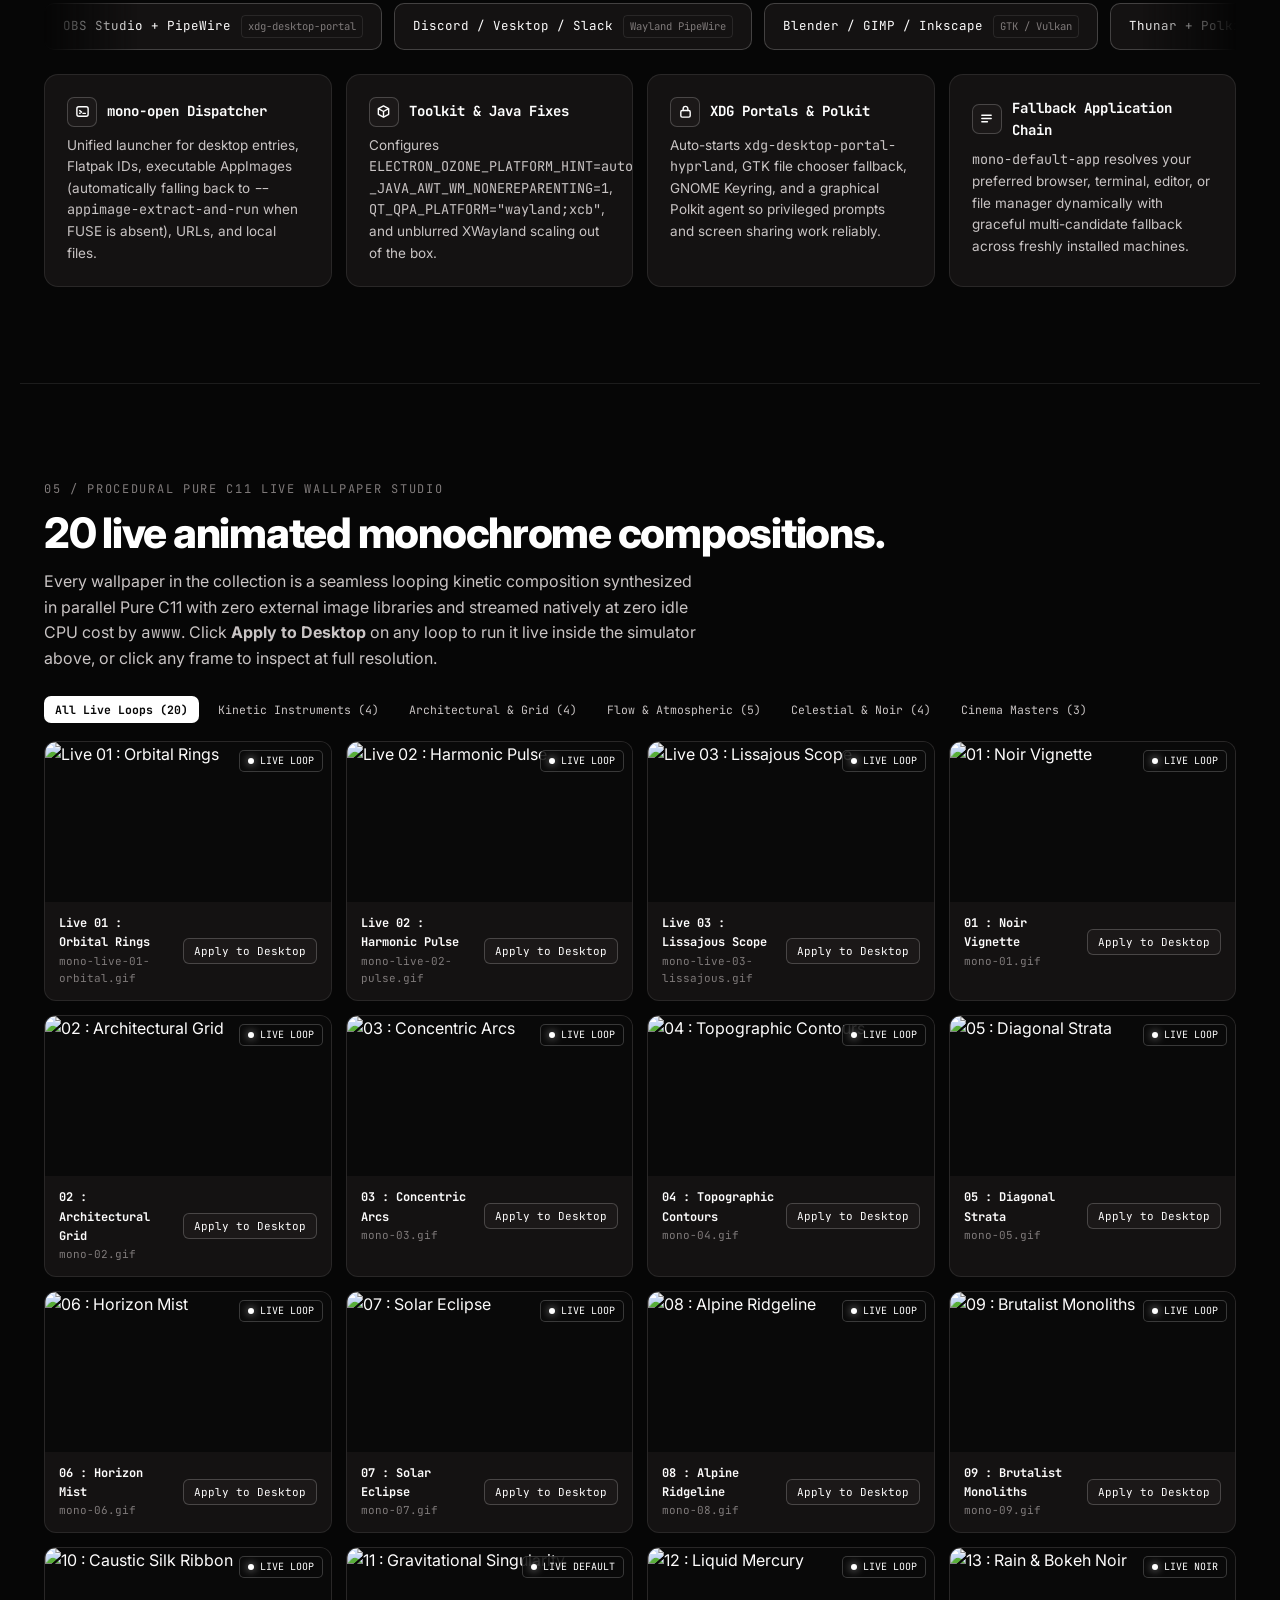
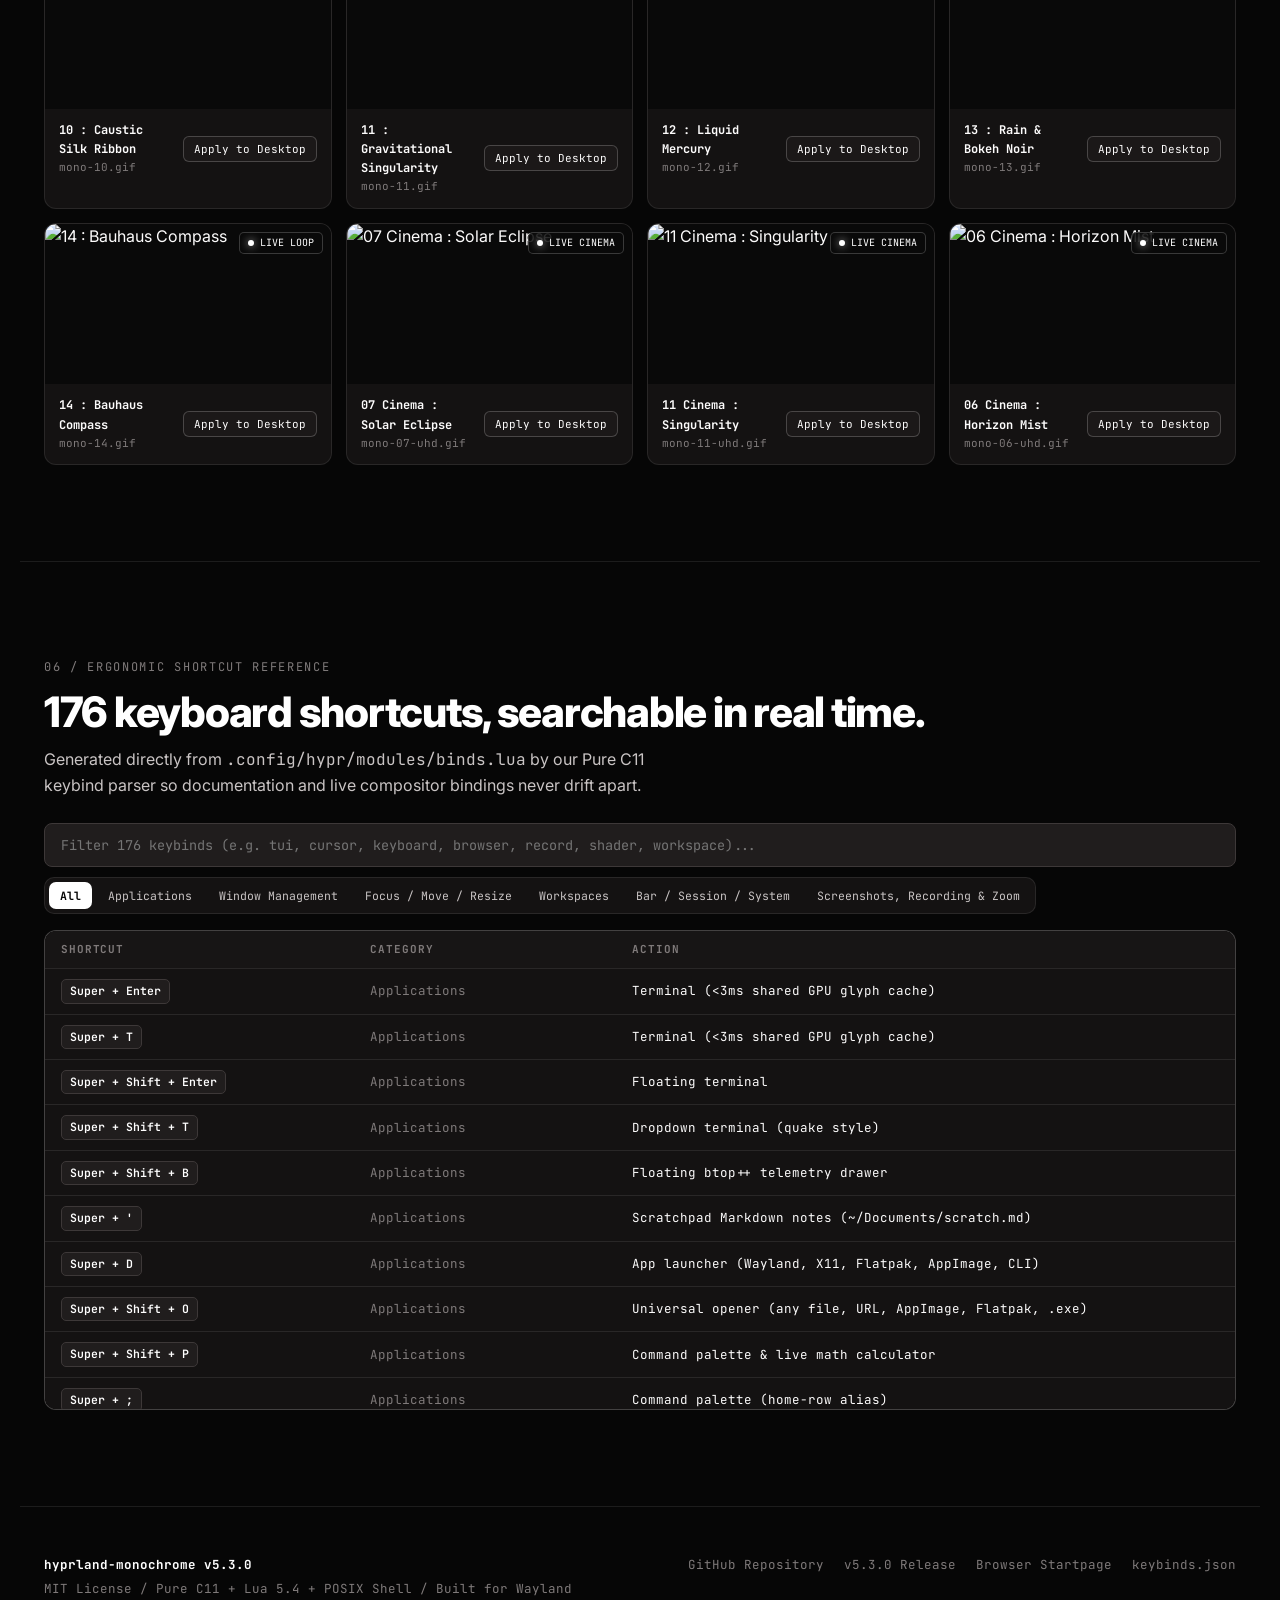
==== commit 8bb5c9d7: "site: remove launch-film and Wayland-footage section" ====
--- a/site/index.html
+++ b/site/index.html
@@ -37,7 +37,6 @@
         <a href="#input-studio" class="nav-link">Input &amp; Cursor</a>
         <a href="#apps" class="nav-link">Compatibility</a>
         <a href="#wallpapers" class="nav-link">Wallpapers</a>
-        <a href="#footage" class="nav-link">Footage</a>
         <a href="#keybinds" class="nav-link">Keybinds</a>
       </div>
 
@@ -962,45 +961,9 @@
     <div class="wall-grid" id="wall-grid"></div>
   </section>
 
-  <!-- 06. OFFICIAL TRAILER & RECORDED COMPOSITOR FOOTAGE -->
-  <section class="section reveal" id="footage">
-    <div class="sec-kicker">06 / Official Launch Film &amp; Captured Sessions</div>
-    <h2 class="sec-title">Official v5.3.0 launch film &amp; live Wayland footage.</h2>
-    <p class="sec-desc">
-      Mastered at 1920x1080 60 FPS with a calm wool-felt piano and warm concert-hall ambient score
-      synthesized in Pure ISO C11 (<code>tools/trailer-studio.c</code>) alongside unedited Wayland session captures.
-    </p>
-
-    <div class="spot-card video-card" style="margin-bottom:18px">
-      <video controls preload="metadata" playsinline src="media/official-trailer.mp4?v=calm530" style="width:100%;display:block;border-radius:8px;background:#0a0909"></video>
-      <div style="display:flex;justify-content:space-between;flex-wrap:wrap;gap:8px;padding:12px 4px 2px;font-family:var(--mono);font-size:12px">
-        <span style="color:var(--pure);font-weight:700">official-trailer.mp4 : Hyprland Monochrome v5.3.0 Official Launch Film</span>
-        <span style="color:var(--ink-muted)">60.0s / 1920x1080 / 60 FPS / Calm Felt-Piano Stereo Score</span>
-      </div>
-    </div>
-
-    <div class="video-grid">
-      <div class="spot-card video-card">
-        <video controls preload="metadata" playsinline loop muted src="media/desktop-demo.mp4"></video>
-        <div style="display:flex;justify-content:space-between;padding:12px 4px 2px;font-family:var(--mono);font-size:12px">
-          <span style="color:var(--pure);font-weight:700">desktop-demo.mp4 : Live Compositor Tour</span>
-          <span style="color:var(--ink-muted)">H.264 / 60 FPS</span>
-        </div>
-      </div>
-
-      <div class="spot-card video-card">
-        <video controls preload="metadata" playsinline loop muted src="media/test-run.mp4"></video>
-        <div style="display:flex;justify-content:space-between;padding:12px 4px 2px;font-family:var(--mono);font-size:12px">
-          <span style="color:var(--pure);font-weight:700">test-run.mp4 : Automated Build &amp; Verification</span>
-          <span style="color:var(--ink-muted)">Pure C11 / Lua 5.4</span>
-        </div>
-      </div>
-    </div>
-  </section>
-
-  <!-- 07. LIVE 176-KEYBIND EXPLORER -->
+  <!-- 06. LIVE 176-KEYBIND EXPLORER -->
   <section class="section reveal" id="keybinds">
-    <div class="sec-kicker">07 / Ergonomic Shortcut Reference</div>
+    <div class="sec-kicker">06 / Ergonomic Shortcut Reference</div>
     <h2 class="sec-title">176 keyboard shortcuts, searchable in real time.</h2>
     <p class="sec-desc">
       Generated directly from <code>.config/hypr/modules/binds.lua</code> by our Pure C11 keybind parser so
--- a/site/styles.css
+++ b/site/styles.css
@@ -1397,31 +1397,7 @@
   border-color: var(--pure);
 }
 
-/* Video Grid */
-.video-grid {
-  margin-top: 28px;
-  display: grid;
-  grid-template-columns: 1.25fr 0.75fr;
-  gap: 18px;
-}
-
-@media (max-width: 900px) {
-  .video-grid { grid-template-columns: 1fr; }
-}
-
-.video-card {
-  padding: 14px;
-}
-
-.video-card video {
-  width: 100%;
-  border-radius: 9px;
-  background: #000;
-  display: block;
-  border: 1px solid var(--line);
-}
-
-/* 07. Searchable 172-Keybind Explorer */
+/* 06. Searchable 176-Keybind Explorer */
 .kb-controls {
   margin: 24px 0 16px;
   display: flex;
